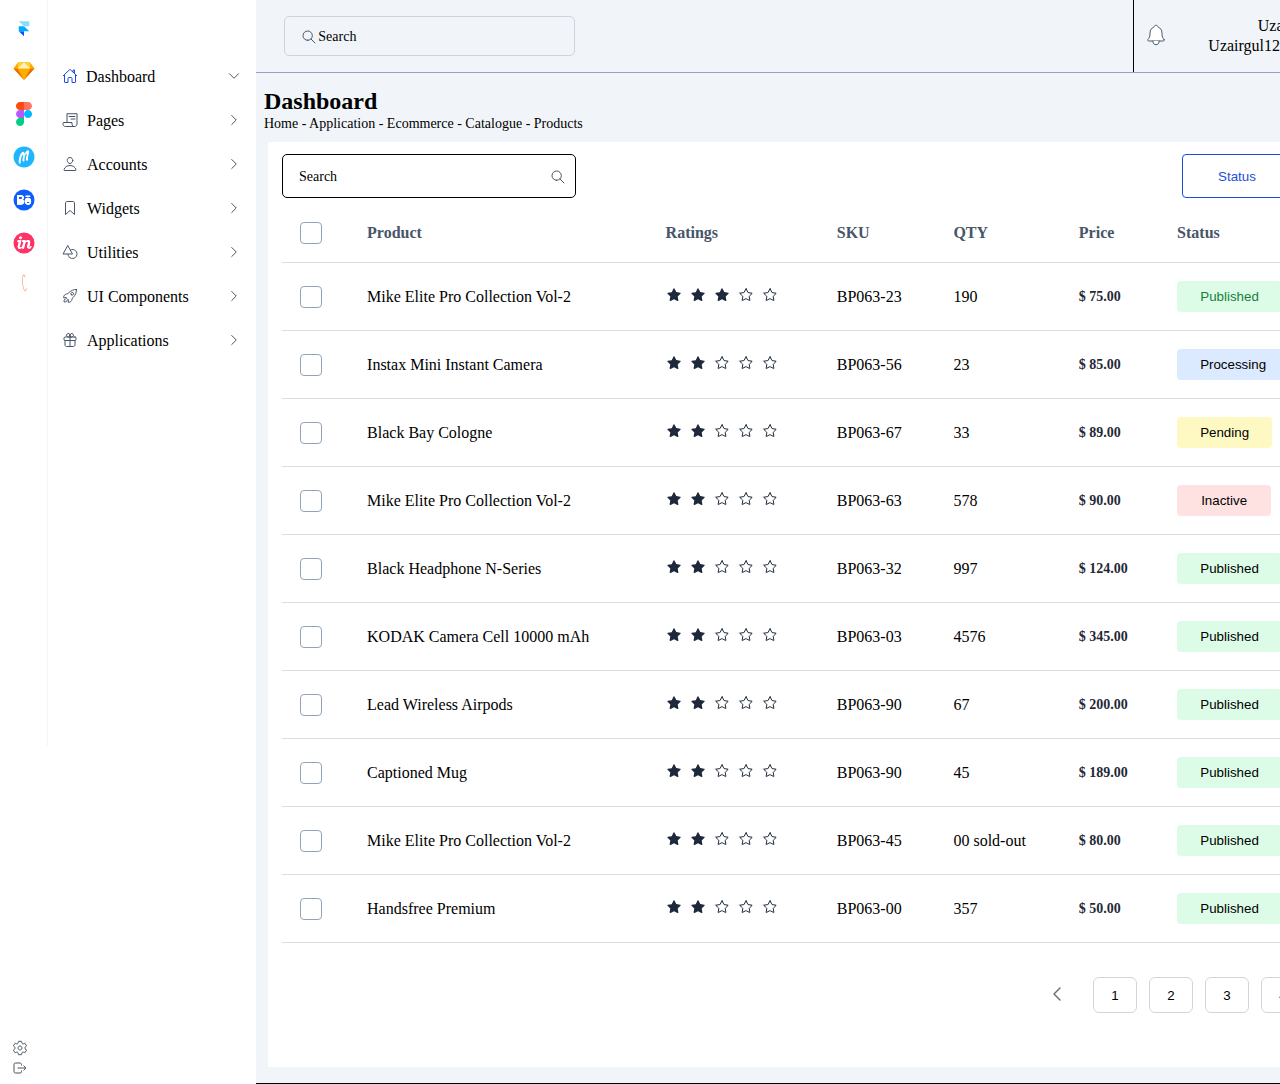
==== layout.html @ 87e4f45e "D" ====
<!DOCTYPE html>
<html lang="en">

<head>
    <meta charset="UTF-8" />
    <meta name="viewport" content="width=device-width, initial-scale=1.0" />
    <link rel="stylesheet" href="layoutstyle.css" />
    <title>Layout</title>
</head>

<body>
    <div class="bodycontainer">
        <div class="leftflexcontainer">
            <div class="toolbar">
                <div class="upperdiv">
                    <div class="upperdivitems">
                        <button class="listitem1-icon3">
                            <div class="item1">
                                <svg xmlns="http://www.w3.org/2000/svg" width="24" height="24" viewBox="0 0 24 24"
                                    fill="none">
                                    <path fill-rule="evenodd" clip-rule="evenodd"
                                        d="M12 22.5C17.799 22.5 22.5 17.799 22.5 12C22.5 6.20101 17.799 1.5 12 1.5C6.20101 1.5 1.5 6.20101 1.5 12C1.5 17.799 6.20101 22.5 12 22.5Z"
                                        fill="white" />
                                    <path fill-rule="evenodd" clip-rule="evenodd" d="M6.75 15.25H12V20.25L6.75 15.25Z"
                                        fill="#0055FF" />
                                    <path d="M12 10.25H6.75V15.25H17.25L12 10.25Z" fill="#00AAFF" />
                                    <path d="M6.75 5.25L12 10.25H17.25V5.25H6.75Z" fill="#88DDFF" />
                                </svg>
                            </div>
                        </button>
                        <button class="listitem1-icon3">
                            <div class="item2">
                                <svg xmlns="http://www.w3.org/2000/svg" width="24" height="24" viewBox="0 0 24 24"
                                    fill="none">
                                    <path fill-rule="evenodd" clip-rule="evenodd"
                                        d="M6.08181 3.59263L12 3L17.9181 3.59263L22.5 9.41851L12 20.9999L1.5 9.41851L6.08181 3.59263Z"
                                        fill="#FDB300" />
                                    <path
                                        d="M5.75297 9.41852L11.9999 21L1.5 9.41852H5.75297ZM18.247 9.41852L12.0001 21L22.5 9.41852"
                                        fill="#EA6C00" />
                                    <path fill-rule="evenodd" clip-rule="evenodd"
                                        d="M5.75226 9.41852H18.2462L11.9992 21" fill="#FDAD00" />
                                    <path
                                        d="M11.9992 3L6.08105 3.59253L5.75226 9.41844L11.9992 3ZM11.9993 3L17.9175 3.59253L18.2463 9.41844"
                                        fill="#FDD231" />
                                    <path
                                        d="M22.5 9.41844L17.9182 3.59253L18.247 9.41844H22.5ZM1.5 9.41844L6.08176 3.59253L5.75297 9.41844"
                                        fill="#FDAD00" />
                                    <path fill-rule="evenodd" clip-rule="evenodd" d="M11.9992 3L5.75226 9.41844H18.2462"
                                        fill="#FEEEB7" />
                                </svg>
                            </div>
                        </button>
                        <button class="listitem1-icon3">
                            <div class="item3">
                                <svg xmlns="http://www.w3.org/2000/svg" width="18" height="24" viewBox="0 0 18 24"
                                    fill="none">
                                    <g clip-path="url(#clip0_1391_59)">
                                        <path
                                            d="M9.02844 12C9.02844 9.79086 10.8193 8 13.0284 8C15.2375 8 17.0284 9.79091 17.0284 12C17.0284 14.2092 15.2375 16 13.0284 16C10.8192 16 9.02844 14.2091 9.02844 12Z"
                                            fill="#00BCFF" />
                                        <path
                                            d="M1.0296 20C1.0296 17.7909 2.82046 16 5.02959 16L7.16123 14.8746L9.02958 16V20C9.02958 22.2091 7.23872 24 5.02959 24C2.82046 24 1.0296 22.2091 1.0296 20Z"
                                            fill="#00CF7F" />
                                        <path
                                            d="M9.0287 0L6.85211 3.78141L9.0287 7.99997H12.9726C15.1817 7.99997 16.9726 6.20911 16.9726 3.99998C16.9726 1.79086 15.1817 0 12.9726 0H9.0287Z"
                                            fill="#FF7361" />
                                        <path
                                            d="M0.972656 3.99998C0.972656 6.20911 2.76352 7.99997 4.97264 7.99997L7.09453 8.81953L9.02874 7.99997V0H4.97259C2.76352 0 0.972656 1.79086 0.972656 3.99998Z"
                                            fill="#FF4D12" />
                                        <path
                                            d="M1.0296 12C1.0296 14.2091 2.82046 16 5.02959 16H9.02958V7.99994H5.02959C2.82046 7.99994 1.0296 9.79085 1.0296 12Z"
                                            fill="#B659FF" />
                                    </g>
                                    <defs>
                                        <clipPath id="clip0_1391_59">
                                            <rect width="16.0561" height="24" fill="white"
                                                transform="translate(0.972656)" />
                                        </clipPath>
                                    </defs>
                                </svg>
                            </div>
                        </button>
                        <button class="listitem1-icon3">
                            <div class="item4">
                                <svg xmlns="http://www.w3.org/2000/svg" width="24" height="24" viewBox="0 0 24 24"
                                    fill="none">
                                    <path fill-rule="evenodd" clip-rule="evenodd"
                                        d="M12 22.5C17.799 22.5 22.5 17.799 22.5 12C22.5 6.20101 17.799 1.5 12 1.5C6.20101 1.5 1.5 6.20101 1.5 12C1.5 17.799 6.20101 22.5 12 22.5Z"
                                        fill="#1FB6FF" />
                                    <path fill-rule="evenodd" clip-rule="evenodd"
                                        d="M10.9535 9.69088C11.7224 9.69923 10.3688 13.6904 10.5141 15.4255C10.6606 17.176 12.5976 16.672 12.4746 15.6643C12.2655 13.9511 13.4067 8.58287 14.564 8.58287C15.3761 8.58287 13.6646 12.2836 14.0014 14.6534C14.2242 16.2213 16.2465 15.6774 16.041 14.7478C15.3612 11.6711 17.4675 8.71428 17.2314 6.61933C17.1282 5.7027 16.5769 5.25443 16.0255 5.25004C14.0949 5.23519 12.6036 9.19438 12.6036 9.19438C12.6036 9.19438 12.7589 6.94411 11.2585 6.8615C8.96115 6.7349 6.68691 12.4843 6.75134 17.618C6.77187 19.2558 8.81022 18.9768 8.70304 17.6711C8.50372 15.2427 9.8576 9.67914 10.9535 9.69088Z"
                                        fill="white" />
                                </svg>
                            </div>
                        </button>
                        <button class="listitem1-icon3">
                            <div class="item5">
                                <svg xmlns="http://www.w3.org/2000/svg" width="24" height="24" viewBox="0 0 24 24"
                                    fill="none">
                                    <circle cx="12" cy="12" r="10.5" fill="#105DFB" />
                                    <path fill-rule="evenodd" clip-rule="evenodd"
                                        d="M5.15625 16.4696V7.30762H9.3917C10.7521 7.30762 11.855 8.41047 11.855 9.7709C11.855 10.6354 11.5892 11.1709 10.6145 11.7203C11.7808 12.2517 12.1048 12.9883 12.1048 14.0156C12.1048 15.4054 10.8701 16.4696 9.4803 16.4696H5.15625ZM6.94851 8.82423V11.0274H9.04617C9.04617 11.0274 10.0657 11.0274 10.0657 9.9258C10.0657 8.82423 9.04617 8.82423 9.04617 8.82423H6.94851ZM6.94851 14.918V12.5391H9.19851C9.56179 12.5391 10.3235 12.7266 10.3235 13.8516C10.3235 14.686 9.57351 14.9102 9.19851 14.918H6.94851ZM15.9368 9.83205C14.6477 9.83205 12.7376 10.7578 12.7376 13.2188C12.7376 14.7173 13.5579 16.6406 16.0188 16.6406C17.9876 16.6406 18.8938 15.1953 19.1009 14.4727H17.2493C17.1555 14.8008 16.7923 15.1641 16.0188 15.1641C14.8938 15.1641 14.4954 14.2031 14.4368 13.7227H19.1009V13.2188C19.1009 10.7578 17.2259 9.83205 15.9368 9.83205ZM15.9368 11.2383C14.8868 11.2383 14.4993 12.1055 14.4368 12.5391H17.2493C17.2493 12.1055 16.9868 11.2383 15.9368 11.2383ZM13.6985 7.82814V8.96486H18.1165V7.82814H13.6985Z"
                                        fill="white" />
                                    <path fill-rule="evenodd" clip-rule="evenodd"
                                        d="M5.15625 16.4696V7.30762H9.3917C10.7521 7.30762 11.855 8.41047 11.855 9.7709C11.855 10.6354 11.5892 11.1709 10.6145 11.7203C11.7808 12.2517 12.1048 12.9883 12.1048 14.0156C12.1048 15.4054 10.8701 16.4696 9.4803 16.4696H5.15625ZM6.94851 8.82423V11.0274H9.04617C9.04617 11.0274 10.0657 11.0274 10.0657 9.9258C10.0657 8.82423 9.04617 8.82423 9.04617 8.82423H6.94851ZM6.94851 14.918V12.5391H9.19851C9.56179 12.5391 10.3235 12.7266 10.3235 13.8516C10.3235 14.686 9.57351 14.9102 9.19851 14.918H6.94851ZM15.9368 9.83205C14.6477 9.83205 12.7376 10.7578 12.7376 13.2188C12.7376 14.7173 13.5579 16.6406 16.0188 16.6406C17.9876 16.6406 18.8938 15.1953 19.1009 14.4727H17.2493C17.1555 14.8008 16.7923 15.1641 16.0188 15.1641C14.8938 15.1641 14.4954 14.2031 14.4368 13.7227H19.1009V13.2188C19.1009 10.7578 17.2259 9.83205 15.9368 9.83205ZM15.9368 11.2383C14.8868 11.2383 14.4993 12.1055 14.4368 12.5391H17.2493C17.2493 12.1055 16.9868 11.2383 15.9368 11.2383ZM13.6985 7.82814V8.96486H18.1165V7.82814H13.6985Z"
                                        fill="white" />
                                    <path
                                        d="M5.15625 16.4696V7.30762H9.3917C10.7521 7.30762 11.855 8.41047 11.855 9.7709C11.855 10.6354 11.5892 11.1709 10.6145 11.7203C11.7808 12.2517 12.1048 12.9883 12.1048 14.0156C12.1048 15.4054 10.8701 16.4696 9.4803 16.4696H5.15625ZM6.94851 8.82423V11.0274H9.04617C9.04617 11.0274 10.0657 11.0274 10.0657 9.9258C10.0657 8.82423 9.04617 8.82423 9.04617 8.82423H6.94851ZM6.94851 14.918V12.5391H9.19851C9.56179 12.5391 10.3235 12.7266 10.3235 13.8516C10.3235 14.686 9.57351 14.9102 9.19851 14.918H6.94851ZM15.9368 9.83205C14.6477 9.83205 12.7376 10.7578 12.7376 13.2188C12.7376 14.7173 13.5579 16.6406 16.0188 16.6406C17.9876 16.6406 18.8938 15.1953 19.1009 14.4727H17.2493C17.1555 14.8008 16.7923 15.1641 16.0188 15.1641C14.8938 15.1641 14.4954 14.2031 14.4368 13.7227H19.1009V13.2188C19.1009 10.7578 17.2259 9.83205 15.9368 9.83205ZM15.9368 11.2383C14.8868 11.2383 14.4993 12.1055 14.4368 12.5391H17.2493C17.2493 12.1055 16.9868 11.2383 15.9368 11.2383ZM13.6985 7.82814V8.96486H18.1165V7.82814H13.6985Z"
                                        fill="white" />
                                </svg>
                            </div>
                        </button>
                        <button class="listitem1-icon3">
                            <div class="item6">
                                <svg xmlns="http://www.w3.org/2000/svg" width="24" height="24" viewBox="0 0 24 24"
                                    fill="none">
                                    <circle cx="12" cy="12" r="10.5" fill="#FF3366" />
                                    <path
                                        d="M8.51953 8.14453C9.24441 8.14453 9.83203 7.55691 9.83203 6.83203C9.83203 6.10716 9.24441 5.51953 8.51953 5.51953C7.79466 5.51953 7.20703 6.10716 7.20703 6.83203C7.20703 7.55691 7.79466 8.14453 8.51953 8.14453ZM5.77734 9.26953L5.32031 10.9453H6.82031C6.51953 12.168 5.88984 14.7398 5.77734 15.2461C5.63672 15.8789 5.61325 17.6836 7.51172 17.6836C8.83679 17.6836 9.68197 16.8276 10.1534 16.1286L9.79688 17.5547H11.9297L13.043 13.0485C13.2012 12.2988 13.5735 10.8516 14.918 10.8516C16.5169 10.8516 15.9303 12.745 15.6428 13.6729C15.6311 13.7107 15.6199 13.7469 15.6094 13.7812C15.3938 14.4844 15.1641 15.3047 15.1641 15.8672C15.1641 16.5 15.457 17.6836 17.0977 17.6836C18.7383 17.6836 19.4375 16.0586 19.582 15.2461L18.75 14.9062C18.6914 15.3398 18.1641 16.2773 17.6719 16.2773C16.9981 16.2773 17.3365 15.1414 17.6978 13.929C17.858 13.3913 18.0227 12.8386 18.1055 12.3633C18.3149 11.1616 18.1055 9.11719 16.0195 9.11719C14.724 9.11719 13.7067 10.2716 13.2227 11.0731L13.6289 9.26953H10.3828L9.9375 10.9453H11.4492C11.4492 10.9453 10.5521 14.6012 10.4941 14.7158C9.88477 15.9199 8.9631 16.3241 8.27344 16.2773C7.72031 16.2398 7.78516 15.5742 7.88672 15.2461L9.38672 9.26953H5.77734Z"
                                        fill="white" />
                                    <path
                                        d="M8.51953 8.14453C9.24441 8.14453 9.83203 7.55691 9.83203 6.83203C9.83203 6.10716 9.24441 5.51953 8.51953 5.51953C7.79466 5.51953 7.20703 6.10716 7.20703 6.83203C7.20703 7.55691 7.79466 8.14453 8.51953 8.14453ZM5.77734 9.26953L5.32031 10.9453H6.82031C6.51953 12.168 5.88984 14.7398 5.77734 15.2461C5.63672 15.8789 5.61325 17.6836 7.51172 17.6836C8.83679 17.6836 9.68197 16.8276 10.1534 16.1286L9.79688 17.5547H11.9297L13.043 13.0485C13.2012 12.2988 13.5735 10.8516 14.918 10.8516C16.5169 10.8516 15.9303 12.745 15.6428 13.6729C15.6311 13.7107 15.6199 13.7469 15.6094 13.7812C15.3938 14.4844 15.1641 15.3047 15.1641 15.8672C15.1641 16.5 15.457 17.6836 17.0977 17.6836C18.7383 17.6836 19.4375 16.0586 19.582 15.2461L18.75 14.9062C18.6914 15.3398 18.1641 16.2773 17.6719 16.2773C16.9981 16.2773 17.3365 15.1414 17.6978 13.929C17.858 13.3913 18.0227 12.8386 18.1055 12.3633C18.3149 11.1616 18.1055 9.11719 16.0195 9.11719C14.724 9.11719 13.7067 10.2716 13.2227 11.0731L13.6289 9.26953H10.3828L9.9375 10.9453H11.4492C11.4492 10.9453 10.5521 14.6012 10.4941 14.7158C9.88477 15.9199 8.9631 16.3241 8.27344 16.2773C7.72031 16.2398 7.78516 15.5742 7.88672 15.2461L9.38672 9.26953H5.77734Z"
                                        fill="white" />
                                </svg>
                            </div>
                        </button>
                        <button class="listitem1-icon3">
                            <div class="item7">
                                <svg xmlns="http://www.w3.org/2000/svg" width="5" height="18" viewBox="0 0 5 18"
                                    fill="none">
                                    <path fill-rule="evenodd" clip-rule="evenodd"
                                        d="M4.4435 13.7985L4.43611 13.8883C4.3134 15.3808 3.9903 17.1751 3.14785 17.2477C3.1309 17.2492 3.11332 17.25 3.09575 17.25C2.52345 17.25 1.982 16.444 1.48649 14.8544C1.01766 13.3505 0.653852 11.3313 0.462085 9.16872C0.270306 7.00662 0.273184 4.95578 0.470177 3.39402C0.684896 1.69217 1.09368 0.803416 1.6851 0.752401C1.70258 0.750817 1.7207 0.75 1.7386 0.75C2.15377 0.75 2.77947 1.21209 3.42002 3.3644L3.00178 3.44375C2.78791 2.7245 2.55483 2.13952 2.32345 1.73756C2.10941 1.36575 1.9013 1.161 1.73741 1.161C1.73203 1.161 1.72661 1.16122 1.72126 1.16167C1.46491 1.1838 1.09158 1.79502 0.883444 3.44476C0.68996 4.97851 0.687625 6.99862 0.876872 9.13297C1.06623 11.2676 1.4241 13.2567 1.88451 14.7336C2.09071 15.3951 2.31688 15.9402 2.53857 16.3102C2.74299 16.6513 2.94083 16.8392 3.09562 16.8392C3.10095 16.8392 3.10625 16.8389 3.11153 16.8385C3.35681 16.8174 3.81905 16.1813 4.01359 13.9435L4.4435 13.7985Z"
                                        fill="#EE6723" />
                                </svg>
                            </div>
                        </button>
                    </div>
                </div>
                <div class="lowerdiv">
                    <button class="lowerdivicons">
                        <div class="lowerdivicon1">
                            <svg xmlns="http://www.w3.org/2000/svg" width="16" height="16" viewBox="0 0 16 16"
                                fill="none">
                                <path
                                    d="M8.19701 6.00969C7.78666 5.96916 7.37381 6.05646 7.01499 6.25963C6.65617 6.46281 6.36893 6.77192 6.19258 7.14465C6.01623 7.51739 5.95939 7.93552 6.02986 8.3418C6.10033 8.74808 6.29465 9.12265 6.58623 9.41422C6.8778 9.70579 7.25237 9.90011 7.65865 9.97058C8.06493 10.0411 8.48306 9.98422 8.85579 9.80787C9.22853 9.63152 9.53764 9.34427 9.74081 8.98545C9.94398 8.62663 10.0313 8.21379 9.99076 7.80344C9.94455 7.34343 9.74073 6.91354 9.41381 6.58663C9.0869 6.25972 8.65702 6.05589 8.19701 6.00969ZM8.19701 6.00969V6.00969ZM13.0126 8C13.0114 8.21739 12.9954 8.43445 12.9648 8.64969L14.3776 9.75781C14.4392 9.80881 14.4806 9.87996 14.4946 9.95863C14.5086 10.0373 14.4943 10.1184 14.4542 10.1875L13.1176 12.5C13.077 12.5684 13.0136 12.6204 12.9385 12.6466C12.8634 12.6728 12.7814 12.6717 12.707 12.6434L11.3039 12.0784C11.2265 12.0476 11.1427 12.0365 11.06 12.046C10.9772 12.0556 10.8981 12.0855 10.8298 12.1331C10.6157 12.2806 10.3907 12.4116 10.1567 12.525C10.0831 12.5607 10.0195 12.6141 9.97145 12.6802C9.92338 12.7464 9.89234 12.8234 9.88107 12.9044L9.67076 14.4009C9.65694 14.48 9.61611 14.5518 9.55524 14.604C9.49436 14.6563 9.41722 14.6858 9.33701 14.6875H6.66388C6.58499 14.6861 6.50891 14.6579 6.44819 14.6076C6.38747 14.5572 6.34572 14.4876 6.32982 14.4103L6.11982 12.9159C6.10803 12.834 6.07618 12.7563 6.02711 12.6897C5.97805 12.6231 5.91328 12.5696 5.83857 12.5341C5.60489 12.4213 5.38063 12.2899 5.16794 12.1412C5.09985 12.0939 5.02104 12.0642 4.9386 12.0549C4.85617 12.0455 4.77272 12.0568 4.69576 12.0878L3.29294 12.6525C3.2186 12.6808 3.13666 12.682 3.06154 12.6558C2.98642 12.6296 2.92296 12.5778 2.88232 12.5094L1.54576 10.1969C1.50557 10.1278 1.49121 10.0467 1.50523 9.96799C1.51925 9.8893 1.56075 9.81815 1.62232 9.76719L2.81638 8.82969C2.8818 8.77776 2.93321 8.71031 2.96596 8.63348C2.9987 8.55664 3.01174 8.47284 3.00388 8.38969C2.99263 8.25938 2.98576 8.12938 2.98576 7.99906C2.98576 7.86875 2.99232 7.74062 3.00388 7.61312C3.01088 7.53048 2.9972 7.44739 2.96409 7.37134C2.93097 7.2953 2.87946 7.22868 2.81419 7.1775L1.62076 6.24C1.56018 6.18878 1.51957 6.11787 1.50602 6.03971C1.49248 5.96155 1.50688 5.88111 1.54669 5.8125L2.88326 3.5C2.92385 3.43156 2.98729 3.37964 3.06241 3.3534C3.13753 3.32716 3.21951 3.32828 3.29388 3.35656L4.69701 3.92156C4.77438 3.95237 4.85819 3.9635 4.94093 3.95396C5.02366 3.94441 5.10274 3.91449 5.17107 3.86687C5.38521 3.71941 5.61023 3.58841 5.84419 3.475C5.91775 3.43925 5.98137 3.38594 6.02944 3.31977C6.07751 3.25361 6.10855 3.17663 6.11982 3.09562L6.33013 1.59906C6.34395 1.52003 6.38478 1.44824 6.44565 1.39597C6.50653 1.3437 6.58366 1.3142 6.66388 1.3125H9.33701C9.4159 1.31386 9.49198 1.34206 9.5527 1.39245C9.61342 1.44283 9.65517 1.5124 9.67107 1.58969L9.88107 3.08406C9.89286 3.16596 9.92471 3.24367 9.97377 3.31029C10.0228 3.37691 10.0876 3.43038 10.1623 3.46594C10.396 3.57874 10.6203 3.71009 10.8329 3.85875C10.901 3.90613 10.9799 3.93582 11.0623 3.94515C11.1447 3.95448 11.2282 3.94315 11.3051 3.91219L12.7079 3.3475C12.7823 3.31919 12.8642 3.31802 12.9393 3.34421C13.0145 3.37039 13.0779 3.42224 13.1186 3.49062L14.4551 5.80312C14.4953 5.87221 14.5097 5.95332 14.4957 6.03201C14.4816 6.1107 14.4401 6.18185 14.3786 6.23281L13.1845 7.17031C13.1188 7.22207 13.0671 7.28944 13.0341 7.36629C13.001 7.44314 12.9878 7.52702 12.9954 7.61031C13.0058 7.73969 13.0126 7.86969 13.0126 8Z"
                                    stroke="#4B5563" stroke-linejoin="round" />
                            </svg>
                        </div>
                    </button>
                    <div class="lowerdivicon2">
                        <button class="lowerdivicons">
                            <svg xmlns="http://www.w3.org/2000/svg" width="16" height="16" viewBox="0 0 16 16"
                                fill="none">
                                <path
                                    d="M9.5 10.5V11.75C9.5 12.0815 9.3683 12.3995 9.13388 12.6339C8.89946 12.8683 8.58152 13 8.25 13H3.25C2.91848 13 2.60054 12.8683 2.36612 12.6339C2.1317 12.3995 2 12.0815 2 11.75V4.25C2 3.91848 2.1317 3.60054 2.36612 3.36612C2.60054 3.1317 2.91848 3 3.25 3H8C8.69031 3 9.5 3.55969 9.5 4.25V5.5"
                                    stroke="#4B5563" stroke-linejoin="round" />
                                <path d="M11.5 10.5L14 8L11.5 5.5" stroke="#4B5563" stroke-linejoin="round" />
                                <path d="M5.5 8H13.5" stroke="#4B5563" stroke-linejoin="round" />
                            </svg>
                        </button>
                    </div>
                </div>
            </div>
            <div class="sidenavbar">
                <div class="sidenavmenu">
                    <div class="menulist">
                        <div class="listitem1">
                            <div class="listitem1-icon1">
                                <button class="listitem1-icon1">
                                    <svg xmlns="http://www.w3.org/2000/svg" width="16" height="16" viewBox="0 0 16 16"
                                        fill="none">
                                        <path
                                            d="M2.5 6.625V14C2.5 14.1326 2.55268 14.2598 2.64645 14.3536C2.74021 14.4473 2.86739 14.5 3 14.5H6V10.25C6 10.0511 6.07902 9.86032 6.21967 9.71967C6.36032 9.57902 6.55109 9.5 6.75 9.5H9.25C9.44891 9.5 9.63968 9.57902 9.78033 9.71967C9.92098 9.86032 10 10.0511 10 10.25V14.5H13C13.1326 14.5 13.2598 14.4473 13.3536 14.3536C13.4473 14.2598 13.5 14.1326 13.5 14V6.625"
                                            stroke="#1D4ED8" stroke-linejoin="round" />
                                        <path
                                            d="M15 7.99993L8.34031 1.62494C8.18406 1.45994 7.81875 1.45807 7.65969 1.62494L1 7.99993"
                                            stroke="#1D4ED8" stroke-linejoin="round" />
                                        <path d="M12.5 5.59375V2H11V4.15625" stroke="#1D4ED8" stroke-linejoin="round" />
                                    </svg>
                                </button>
                            </div>
                            <div class="listitem1-icon2">
                                <p id="listitem1-p">Dashboard</p>
                            </div>
                            <button class="listitem1-icon3">
                                <div class="listitem1-icon3">
                                    <svg xmlns="http://www.w3.org/2000/svg" width="16" height="16" viewBox="0 0 16 16"
                                        fill="none">
                                        <path d="M3.5 5.75L8 10.25L12.5 5.75" stroke="#475569" stroke-linecap="round"
                                            stroke-linejoin="round" />
                                    </svg>
                                </div>
                            </button>
                        </div>
                        <div class="listitem2">
                            <button class="listitem1-icon1">
                                <div class="listitem2-icon1">
                                    <svg xmlns="http://www.w3.org/2000/svg" width="16" height="16" viewBox="0 0 16 16"
                                        fill="none">
                                        <path
                                            d="M5 10.5V1.5L6 2L7 1.5L7.99813 2L9.00969 1.5L10 2L10.9934 1.5L11.9913 2L13 1.5L14.0003 2L15 1.5V8.5"
                                            stroke="#475569" stroke-linejoin="round" />
                                        <path
                                            d="M15.0001 8.5V12C15.0001 12.663 14.7367 13.2989 14.2678 13.7678C13.799 14.2366 13.1631 14.5 12.5001 14.5V14.5C11.837 14.5 11.2012 14.2366 10.7323 13.7678C10.2635 13.2989 10.0001 12.663 10.0001 12V10.5H1.50008C1.43426 10.4994 1.36898 10.512 1.30805 10.5369C1.24712 10.5618 1.19177 10.5986 1.14523 10.6451C1.09868 10.6917 1.06187 10.747 1.03695 10.808C1.01203 10.8689 0.999497 10.9342 1.00008 11C1.00008 13 1.21071 14.5 3.50008 14.5H12.5001"
                                            stroke="#475569" stroke-linejoin="round" />
                                        <path d="M7 4.5H13" stroke="#475569" stroke-linecap="round"
                                            stroke-linejoin="round" />
                                        <path d="M9 7H13" stroke="#475569" stroke-linecap="round"
                                            stroke-linejoin="round" />
                                    </svg>
                                </div>
                            </button>
                            <div class="listitem2-icon2">
                                <p id="listitem2-p">Pages</p>
                            </div>
                            <div class="listitem2-icon3">
                                <button class="listitem1-icon3">
                                    <svg class="listitem1-icon3" xmlns="http://www.w3.org/2000/svg" width="16"
                                        height="16" viewBox="0 0 16 16" fill="none">
                                        <path d="M5.75 12.5L10.25 8L5.75 3.5" stroke="#475569" stroke-linecap="round"
                                            stroke-linejoin="round" />
                                    </svg>
                                </button>
                            </div>
                        </div>
                        <div class="listitem3">
                            <button class="listitem1-icon1">
                                <div class="listitem2-icon1">
                                    <svg xmlns="http://www.w3.org/2000/svg" width="16" height="16" viewBox="0 0 16 16"
                                        fill="none">
                                        <path
                                            d="M10.75 4.5C10.6275 6.15219 9.37496 7.5 7.99996 7.5C6.62496 7.5 5.37028 6.1525 5.24996 4.5C5.12496 2.78125 6.34371 1.5 7.99996 1.5C9.65621 1.5 10.875 2.8125 10.75 4.5Z"
                                            stroke="#475569" stroke-linecap="round" stroke-linejoin="round" />
                                        <path
                                            d="M8.00001 9.5C5.28126 9.5 2.52189 11 2.01126 13.8313C1.9497 14.1725 2.14283 14.5 2.50001 14.5H13.5C13.8575 14.5 14.0506 14.1725 13.9891 13.8313C13.4781 11 10.7188 9.5 8.00001 9.5Z"
                                            stroke="#475569" stroke-miterlimit="10" />
                                    </svg>
                                </div>
                            </button>
                            <div class="listitem2-icon2">
                                <p id="listitem2-p">Accounts</p>
                            </div>
                            <div class="listitem2-icon3">
                                <button class="listitem1-icon3">
                                    <svg class="listitem1-icon3" xmlns="http://www.w3.org/2000/svg" width="16"
                                        height="16" viewBox="0 0 16 16" fill="none">
                                        <path d="M5.75 12.5L10.25 8L5.75 3.5" stroke="#475569" stroke-linecap="round"
                                            stroke-linejoin="round" />
                                    </svg>
                                </button>
                            </div>
                        </div>
                        <div class="listitem4">
                            <button class="listitem1-icon1">
                                <div class="listitem2-icon1">
                                    <svg xmlns="http://www.w3.org/2000/svg" width="16" height="16" viewBox="0 0 16 16"
                                        fill="none">
                                        <path
                                            d="M11 1.5H5C4.60218 1.5 4.22064 1.65804 3.93934 1.93934C3.65804 2.22064 3.5 2.60218 3.5 3V14.5L8 10.5L12.5 14.5V3C12.5 2.60218 12.342 2.22064 12.0607 1.93934C11.7794 1.65804 11.3978 1.5 11 1.5Z"
                                            stroke="#4B5563" stroke-linejoin="round" />
                                    </svg>
                                </div>
                            </button>
                            <div class="listitem2-icon2">
                                <p id="listitem2-p">Widgets</p>
                            </div>
                            <div class="listitem2-icon3">
                                <button class="listitem1-icon3">
                                    <svg class="listitem1-icon3" xmlns="http://www.w3.org/2000/svg" width="16"
                                        height="16" viewBox="0 0 16 16" fill="none">
                                        <path d="M5.75 12.5L10.25 8L5.75 3.5" stroke="#475569" stroke-linecap="round"
                                            stroke-linejoin="round" />
                                    </svg>
                                </button>
                            </div>
                        </div>
                        <div class="listitem5">
                            <button class="listitem1-icon1">
                                <div class="listitem2-icon1">
                                    <svg xmlns="http://www.w3.org/2000/svg" width="16" height="16" viewBox="0 0 16 16"
                                        fill="none">
                                        <path d="M10.5 10H1L5.75 1.5L10.5 10Z" stroke="#475569"
                                            stroke-linejoin="round" />
                                        <path
                                            d="M8.29125 6.07818C9.15251 5.59297 10.1496 5.40486 11.1284 5.54291C12.1073 5.68096 13.0134 6.13748 13.7069 6.84196C14.4004 7.54643 14.8426 8.45965 14.9652 9.44054C15.0879 10.4214 14.8841 11.4154 14.3854 12.2689C13.8867 13.1225 13.1209 13.788 12.2061 14.1628C11.2914 14.5376 10.2787 14.6008 9.32452 14.3426C8.37031 14.0844 7.52768 13.5191 6.92679 12.7342C6.3259 11.9492 6.0002 10.9883 6 9.99974"
                                            stroke="#475569" stroke-linejoin="round" />
                                    </svg>
                                </div>
                            </button>
                            <div class="listitem2-icon2">
                                <p id="listitem2-p">Utilities</p>
                            </div>
                            <div class="listitem2-icon3">
                                <button class="listitem1-icon3">
                                    <svg class="listitem1-icon3" xmlns="http://www.w3.org/2000/svg" width="16"
                                        height="16" viewBox="0 0 16 16" fill="none">
                                        <path d="M5.75 12.5L10.25 8L5.75 3.5" stroke="#475569" stroke-linecap="round"
                                            stroke-linejoin="round" />
                                    </svg>
                                </button>
                            </div>
                        </div>
                        <div class="listitem6">
                            <button class="listitem1-icon1">
                                <div class="listitem2-icon1">
                                    <svg xmlns="http://www.w3.org/2000/svg" width="16" height="16" viewBox="0 0 16 16"
                                        fill="none">
                                        <path
                                            d="M14.4316 1.68194C14.4263 1.6563 14.4137 1.6327 14.3955 1.61393C14.3772 1.59517 14.354 1.58201 14.3285 1.576C12.6291 1.16038 8.70346 2.64132 6.5744 4.76882C6.19495 5.14515 5.84896 5.55377 5.54034 5.99007C4.88409 5.93069 4.22784 5.98069 3.66909 6.22444C2.09127 6.91819 1.63221 8.73007 1.50409 9.50788C1.49714 9.5505 1.50011 9.59414 1.51275 9.63543C1.52539 9.67672 1.54737 9.71455 1.57699 9.74597C1.6066 9.7774 1.64305 9.80159 1.68352 9.81666C1.72399 9.83173 1.76738 9.83728 1.81034 9.83288L4.34377 9.55475C4.34553 9.74584 4.357 9.93671 4.37815 10.1266C4.39137 10.2579 4.44994 10.3804 4.54377 10.4732L5.52471 11.4541C5.61753 11.548 5.74021 11.6066 5.87159 11.6198C6.06036 11.6408 6.25008 11.6523 6.44002 11.6541L6.16221 14.1854C6.15787 14.2283 6.16346 14.2716 6.17853 14.312C6.19361 14.3524 6.21778 14.3888 6.24916 14.4184C6.28054 14.4479 6.3183 14.4699 6.35953 14.4825C6.40075 14.4952 6.44433 14.4982 6.4869 14.4913C7.26502 14.3663 9.08065 13.9073 9.77034 12.3298C10.0141 11.7704 10.0641 11.1176 10.0078 10.4644C10.4454 10.1561 10.8552 9.8101 11.2325 9.43038C13.3694 7.30538 14.841 3.466 14.4316 1.68194ZM9.33315 6.67757C9.1465 6.49096 9.01938 6.2532 8.96787 5.99435C8.91636 5.7355 8.94277 5.46718 9.04375 5.22334C9.14474 4.9795 9.31577 4.77108 9.53521 4.62444C9.75466 4.4778 10.0127 4.39954 10.2766 4.39954C10.5405 4.39954 10.7985 4.4778 11.018 4.62444C11.2374 4.77108 11.4084 4.9795 11.5094 5.22334C11.6104 5.46718 11.6368 5.7355 11.5853 5.99435C11.5338 6.2532 11.4067 6.49096 11.22 6.67757C11.0962 6.80163 10.9492 6.90005 10.7873 6.96721C10.6254 7.03437 10.4519 7.06894 10.2766 7.06894C10.1013 7.06894 9.92778 7.03437 9.76589 6.96721C9.604 6.90005 9.45695 6.80163 9.33315 6.67757V6.67757Z"
                                            stroke="#475569" stroke-linecap="round" stroke-linejoin="round" />
                                        <path
                                            d="M3.42625 11C3.11472 11.0382 2.8249 11.1795 2.60281 11.4012C2.05219 11.9537 2 14 2 14C2 14 4.0475 13.9478 4.59844 13.3966C4.82112 13.1748 4.96258 12.8845 5 12.5725"
                                            stroke="#475569" stroke-linecap="round" stroke-linejoin="round" />
                                    </svg>
                                </div>
                            </button>
                            <div class="listitem2-icon2">
                                <p id="listitem2-p">UI Components</p>
                            </div>
                            <div class="listitem2-icon3">
                                <button class="listitem1-icon3">
                                    <svg class="listitem1-icon3" xmlns="http://www.w3.org/2000/svg" width="16"
                                        height="16" viewBox="0 0 16 16" fill="none">
                                        <path d="M5.75 12.5L10.25 8L5.75 3.5" stroke="#475569" stroke-linecap="round"
                                            stroke-linejoin="round" />
                                    </svg>
                                </button>
                            </div>
                        </div>
                        <div class="listitem7">
                            <button class="listitem1-icon1">
                                <div class="listitem2-icon1">
                                    <svg xmlns="http://www.w3.org/2000/svg" width="16" height="16" viewBox="0 0 16 16"
                                        fill="none">
                                        <path
                                            d="M8 3.24997V4.99997H9.75C10.0961 4.99997 10.4345 4.89733 10.7222 4.70504C11.01 4.51275 11.2343 4.23943 11.3668 3.91966C11.4992 3.59989 11.5339 3.24803 11.4664 2.90856C11.3988 2.56909 11.2322 2.25727 10.9874 2.01253C10.7427 1.76779 10.4309 1.60112 10.0914 1.5336C9.75194 1.46607 9.40007 1.50073 9.0803 1.63318C8.76053 1.76563 8.48722 1.98994 8.29493 2.27772C8.10264 2.56551 8 2.90385 8 3.24997V3.24997Z"
                                            stroke="#475569" stroke-miterlimit="10" stroke-linecap="round" />
                                        <path
                                            d="M8 3.24997C8 3.73309 8 4.99997 8 4.99997H6.25C5.90388 4.99997 5.56554 4.89733 5.27775 4.70504C4.98997 4.51275 4.76566 4.23943 4.63321 3.91966C4.50076 3.59989 4.4661 3.24803 4.53363 2.90856C4.60115 2.56909 4.76782 2.25727 5.01256 2.01253C5.25731 1.76779 5.56913 1.60112 5.90859 1.5336C6.24806 1.46607 6.59993 1.50073 6.9197 1.63318C7.23947 1.76563 7.51278 1.98994 7.70507 2.27772C7.89737 2.56551 8 2.90385 8 3.24997V3.24997Z"
                                            stroke="#475569" stroke-miterlimit="10" stroke-linecap="round" />
                                        <path
                                            d="M13 5H3C2.44772 5 2 5.44772 2 6V7.5C2 8.05228 2.44772 8.5 3 8.5H13C13.5523 8.5 14 8.05228 14 7.5V6C14 5.44772 13.5523 5 13 5Z"
                                            stroke="#475569" stroke-linecap="round" stroke-linejoin="round" />
                                        <path
                                            d="M13 8.5V13C13 13.3978 12.842 13.7794 12.5607 14.0607C12.2794 14.342 11.8978 14.5 11.5 14.5H4.5C4.10218 14.5 3.72064 14.342 3.43934 14.0607C3.15804 13.7794 3 13.3978 3 13V8.5"
                                            stroke="#475569" stroke-linecap="round" stroke-linejoin="round" />
                                        <path d="M8 5V14.5" stroke="#475569" stroke-linecap="round"
                                            stroke-linejoin="round" />
                                    </svg>
                                </div>
                            </button>
                            <div class="listitem2-icon2">
                                <p id="listitem2-p">Applications</p>
                            </div>
                            <div class="listitem2-icon3">
                                <button class="listitem1-icon3">
                                    <svg class="listitem1-icon3" xmlns="http://www.w3.org/2000/svg" width="16"
                                        height="16" viewBox="0 0 16 16" fill="none">
                                        <path d="M5.75 12.5L10.25 8L5.75 3.5" stroke="#475569" stroke-linecap="round"
                                            stroke-linejoin="round" />
                                    </svg>
                                </button>
                            </div>
                        </div>
                    </div>
                </div>
            </div>
            <section>
                <div class="rightsection">
                    <div class="uppernav">
                        <div class="nav1">
                            <div class="search">
                                <button class="searchicon">
                                    <svg xmlns="http://www.w3.org/2000/svg" width="16" height="16" viewBox="0 0 16 16"
                                        fill="none">
                                        <g clip-path="url(#clip0_1_1043)">
                                            <path
                                                d="M6.66667 11.3333C9.24399 11.3333 11.3333 9.24399 11.3333 6.66667C11.3333 4.08934 9.24399 2 6.66667 2C4.08934 2 2 4.08934 2 6.66667C2 9.24399 4.08934 11.3333 6.66667 11.3333Z"
                                                stroke="#475569" stroke-linecap="round" stroke-linejoin="round" />
                                            <path d="M14 14L10 10" stroke="#475569" stroke-linecap="round"
                                                stroke-linejoin="round" />
                                        </g>
                                        <defs>
                                            <clipPath id="clip0_1_1043">
                                                <rect width="16" height="16" fill="white" />
                                            </clipPath>
                                        </defs>
                                    </svg>
                                </button>
                                <div class="searchtext">Search</div>
                            </div>
                            <div class="notandmail">
                                <button class="bellicon">
                                    <svg xmlns="http://www.w3.org/2000/svg" width="24" height="24" viewBox="0 0 24 24"
                                        fill="currentColor">
                                        <path
                                            d="M20.0472 16.4733C18.8435 15 17.9937 14.25 17.9937 10.1883C17.9937 6.46875 16.0943 5.14359 14.531 4.5C14.3233 4.41469 14.1279 4.21875 14.0646 4.00547C13.7904 3.07219 13.0216 2.25 11.9997 2.25C10.9779 2.25 10.2087 3.07266 9.93724 4.00641C9.87396 4.22203 9.67849 4.41469 9.47084 4.5C7.90568 5.14453 6.00818 6.465 6.00818 10.1883C6.00584 14.25 5.15599 15 3.95224 16.4733C3.45349 17.0836 3.89037 18 4.76271 18H19.2415C20.1091 18 20.5432 17.0808 20.0472 16.4733Z"
                                            stroke="#475569" stroke-linecap="round" stroke-linejoin="round" />
                                        <path
                                            d="M15 18V18.75C15 19.5456 14.6839 20.3087 14.1213 20.8713C13.5587 21.4339 12.7956 21.75 12 21.75C11.2044 21.75 10.4413 21.4339 9.87868 20.8713C9.31607 20.3087 9 19.5456 9 18.75V18"
                                            stroke="#475569" stroke-linecap="round" stroke-linejoin="round" />
                                    </svg>
                                </button>
                                <div class="name-email">
                                    <p class="name">Uzair Gul</p>
                                    <p class="mail">Uzairgul121@gmail.com</p>
                                </div>
                                <button class="dropdownbutton"><svg xmlns="http://www.w3.org/2000/svg" width="24"
                                        height="24" viewBox="0 0 24 24" fill="none">
                                        <path d="M5.25 8.625L12 15.375L18.75 8.625" stroke="#1E293B"
                                            stroke-linecap="round" stroke-linejoin="round" />
                                    </svg></button>
                            </div>

                        </div>
                        <div class="sectionbody">
                            <div class="dashboard">
                                <h1>Dashboard</h1>
                                <p class="tags">Home - Application - Ecommerce - Catalogue - Products</p>
                            </div>
                        </div>
                    </div>
                    <div class="tablediv">
                        <div class="search-buttons">
                            <div class="search2">
                                <div class="search2text">Search</div>
                                <button class="searchicon2">
                                    <svg xmlns="http://www.w3.org/2000/svg" width="16" height="16" viewBox="0 0 16 16"
                                        fill="none">
                                        <g clip-path="url(#clip0_1_1043)">
                                            <path
                                                d="M6.66667 11.3333C9.24399 11.3333 11.3333 9.24399 11.3333 6.66667C11.3333 4.08934 9.24399 2 6.66667 2C4.08934 2 2 4.08934 2 6.66667C2 9.24399 4.08934 11.3333 6.66667 11.3333Z"
                                                stroke="#475569" stroke-linecap="round" stroke-linejoin="round" />
                                            <path d="M14 14L10 10" stroke="#475569" stroke-linecap="round"
                                                stroke-linejoin="round" />
                                        </g>
                                        <defs>
                                            <clipPath id="clip0_1_1043">
                                                <rect width="16" height="16" fill="white" />
                                            </clipPath>
                                        </defs>
                                    </svg>
                                </button>
                            </div>
                            <div class="twobuttons">
                                <button class="fbtn">Status</button>
                                <button class="sbtn">Add Product</button>
                            </div>
                        </div>
                        <div class="table">
                            <table id="customers">
                                <tr>
                                    <th>
                                        <div class="rectangle"></div>
                                    </th>
                                    <th>Product</th>
                                    <th>Ratings</th>
                                    <th>SKU</th>
                                    <th>QTY</th>
                                    <th>Price</th>
                                    <th>Status</th>
                                    <th>Actions</th>
                                </tr>
                                <tr>
                                    <td>
                                        <div class="rectangle"></div>
                                    </td>
                                    <td>Mike Elite Pro Collection Vol-2</td>
                                    <td>
                                        <svg width="112" height="16" viewBox="0 0 112 16" fill="none"
                                            xmlns="http://www.w3.org/2000/svg">
                                            <g clip-path="url(#clip0_1_1096)">
                                                <path
                                                    d="M11.7064 13.9999C11.5998 14.0004 11.4946 13.9752 11.3997 13.9266L7.99972 12.1466L4.59972 13.9266C4.48932 13.9847 4.36484 14.0106 4.24044 14.0014C4.11604 13.9922 3.9967 13.9484 3.89601 13.8747C3.79531 13.8011 3.71728 13.7007 3.6708 13.585C3.62431 13.4692 3.61124 13.3428 3.63305 13.2199L4.29972 9.46661L1.55305 6.79994C1.46736 6.71443 1.40657 6.60719 1.3772 6.48974C1.34784 6.37229 1.35102 6.24906 1.38639 6.13328C1.42503 6.01479 1.4961 5.90951 1.59155 5.82938C1.687 5.74925 1.803 5.69748 1.92639 5.67994L5.72639 5.12661L7.39972 1.70661C7.45431 1.5939 7.53954 1.49884 7.64566 1.43233C7.75178 1.36581 7.87448 1.33054 7.99972 1.33054C8.12496 1.33054 8.24766 1.36581 8.35378 1.43233C8.45989 1.49884 8.54513 1.5939 8.59972 1.70661L10.2931 5.11994L14.0931 5.67328C14.2164 5.69081 14.3324 5.74259 14.4279 5.82272C14.5233 5.90285 14.5944 6.00813 14.6331 6.12661C14.6684 6.24239 14.6716 6.36562 14.6422 6.48307C14.6129 6.60052 14.5521 6.70776 14.4664 6.79328L11.7197 9.45994L12.3864 13.2133C12.4102 13.3383 12.3977 13.4674 12.3505 13.5856C12.3032 13.7037 12.2232 13.8059 12.1197 13.8799C11.999 13.9645 11.8536 14.0067 11.7064 13.9999Z"
                                                    fill="#1E293B" />
                                            </g>
                                            <g clip-path="url(#clip1_1_1096)">
                                                <path
                                                    d="M35.7064 13.9999C35.5998 14.0004 35.4946 13.9752 35.3997 13.9266L31.9997 12.1466L28.5997 13.9266C28.4893 13.9847 28.3648 14.0106 28.2404 14.0014C28.116 13.9922 27.9967 13.9484 27.896 13.8747C27.7953 13.8011 27.7173 13.7007 27.6708 13.585C27.6243 13.4692 27.6112 13.3428 27.6331 13.2199L28.2997 9.46661L25.5531 6.79994C25.4674 6.71443 25.4066 6.60719 25.3772 6.48974C25.3478 6.37229 25.351 6.24906 25.3864 6.13328C25.425 6.01479 25.4961 5.90951 25.5916 5.82938C25.687 5.74925 25.803 5.69748 25.9264 5.67994L29.7264 5.12661L31.3997 1.70661C31.4543 1.5939 31.5395 1.49884 31.6457 1.43233C31.7518 1.36581 31.8745 1.33054 31.9997 1.33054C32.125 1.33054 32.2477 1.36581 32.3538 1.43233C32.4599 1.49884 32.5451 1.5939 32.5997 1.70661L34.2931 5.11994L38.0931 5.67328C38.2164 5.69081 38.3324 5.74259 38.4279 5.82272C38.5233 5.90285 38.5944 6.00813 38.6331 6.12661C38.6684 6.24239 38.6716 6.36562 38.6422 6.48307C38.6129 6.60052 38.5521 6.70776 38.4664 6.79328L35.7197 9.45994L36.3864 13.2133C36.4102 13.3383 36.3977 13.4674 36.3505 13.5856C36.3032 13.7037 36.2232 13.8059 36.1197 13.8799C35.999 13.9645 35.8536 14.0067 35.7064 13.9999Z"
                                                    fill="#1E293B" />
                                            </g>
                                            <g clip-path="url(#clip2_1_1096)">
                                                <path
                                                    d="M59.7064 13.9999C59.5998 14.0004 59.4946 13.9752 59.3997 13.9266L55.9997 12.1466L52.5997 13.9266C52.4893 13.9847 52.3648 14.0106 52.2404 14.0014C52.116 13.9922 51.9967 13.9484 51.896 13.8747C51.7953 13.8011 51.7173 13.7007 51.6708 13.585C51.6243 13.4692 51.6112 13.3428 51.6331 13.2199L52.2997 9.46661L49.5531 6.79994C49.4674 6.71443 49.4066 6.60719 49.3772 6.48974C49.3478 6.37229 49.351 6.24906 49.3864 6.13328C49.425 6.01479 49.4961 5.90951 49.5916 5.82938C49.687 5.74925 49.803 5.69748 49.9264 5.67994L53.7264 5.12661L55.3997 1.70661C55.4543 1.5939 55.5395 1.49884 55.6457 1.43233C55.7518 1.36581 55.8745 1.33054 55.9997 1.33054C56.125 1.33054 56.2477 1.36581 56.3538 1.43233C56.4599 1.49884 56.5451 1.5939 56.5997 1.70661L58.2931 5.11994L62.0931 5.67328C62.2164 5.69081 62.3324 5.74259 62.4279 5.82272C62.5233 5.90285 62.5944 6.00813 62.6331 6.12661C62.6684 6.24239 62.6716 6.36562 62.6422 6.48307C62.6129 6.60052 62.5521 6.70776 62.4664 6.79328L59.7197 9.45994L60.3864 13.2133C60.4102 13.3383 60.3977 13.4674 60.3505 13.5856C60.3032 13.7037 60.2232 13.8059 60.1197 13.8799C59.999 13.9645 59.8536 14.0067 59.7064 13.9999Z"
                                                    fill="#1E293B" />
                                            </g>
                                            <path
                                                d="M83.7294 13.5005L83.7169 13.4999L83.7044 13.4999C83.6782 13.5001 83.6524 13.494 83.629 13.4823L80.2316 11.7036L79.9997 11.5822L79.7678 11.7036L76.3678 13.4836L76.367 13.4841C76.3394 13.4986 76.3083 13.5051 76.2772 13.5028C76.2461 13.5005 76.2163 13.4895 76.1911 13.4711C76.1659 13.4527 76.1464 13.4276 76.1348 13.3987C76.1232 13.3697 76.1199 13.3381 76.1253 13.3074L76.1253 13.3074L76.792 9.55405L76.8384 9.29274L76.648 9.10787L73.9046 6.4444C73.8841 6.4233 73.8694 6.3971 73.8623 6.36847C73.8553 6.34063 73.8557 6.31148 73.8633 6.28386C73.8732 6.25605 73.8904 6.23135 73.913 6.21233L73.5928 5.83085L73.913 6.21233C73.9369 6.1923 73.9659 6.17935 73.9967 6.17497L73.9984 6.17473L77.7984 5.62139L78.0595 5.58337L78.1755 5.34636L79.8488 1.92636L79.8488 1.92636L79.8497 1.92455C79.8634 1.89637 79.8847 1.87261 79.9112 1.85598C79.9377 1.83935 79.9684 1.83054 79.9997 1.83054C80.031 1.83054 80.0617 1.83936 80.0882 1.85598L80.3538 1.43233L80.0882 1.85598C80.1148 1.87261 80.1361 1.89637 80.1497 1.92456L80.1497 1.92457L80.1518 1.92882L81.8451 5.34215L81.9616 5.57696L82.221 5.61473L86.021 6.16806L86.0227 6.1683C86.0535 6.17269 86.0825 6.18563 86.1064 6.20566C86.1291 6.22469 86.1462 6.24938 86.1562 6.27719C86.1638 6.30481 86.1641 6.33396 86.1572 6.3618C86.15 6.39042 86.1354 6.41662 86.1148 6.43772L83.3714 9.1012L83.181 9.28608L83.2274 9.54739L83.8941 13.3007L83.8941 13.3007L83.8952 13.3068C83.9012 13.3381 83.898 13.3704 83.8862 13.3999C83.8747 13.4286 83.8555 13.4536 83.8306 13.472C83.8009 13.4921 83.7654 13.5021 83.7294 13.5005Z"
                                                stroke="#1E293B" />
                                            <g clip-path="url(#clip3_1_1096)">
                                                <rect width="16" height="16" transform="translate(96)" fill="white" />
                                                <path
                                                    d="M107.729 13.5005L107.717 13.4999L107.704 13.4999C107.678 13.5001 107.652 13.494 107.629 13.4823L104.232 11.7036L104 11.5822L103.768 11.7036L100.368 13.4836L100.367 13.4841C100.339 13.4986 100.308 13.5051 100.277 13.5028C100.246 13.5005 100.216 13.4895 100.191 13.4711C100.166 13.4527 100.146 13.4276 100.135 13.3987C100.123 13.3697 100.12 13.3381 100.125 13.3074L100.125 13.3074L100.792 9.55405L100.838 9.29274L100.648 9.10787L97.9046 6.4444C97.8841 6.4233 97.8694 6.3971 97.8623 6.36847C97.8553 6.34063 97.8557 6.31148 97.8633 6.28386C97.8732 6.25605 97.8904 6.23135 97.913 6.21233L97.5928 5.83085L97.913 6.21233C97.9369 6.1923 97.9659 6.17935 97.9967 6.17497L97.9984 6.17473L101.798 5.62139L102.06 5.58337L102.176 5.34636L103.849 1.92636L103.849 1.92636L103.85 1.92455C103.863 1.89637 103.885 1.87261 103.911 1.85598C103.938 1.83935 103.968 1.83054 104 1.83054C104.031 1.83054 104.062 1.83936 104.088 1.85598L104.354 1.43233L104.088 1.85598C104.115 1.87261 104.136 1.89637 104.15 1.92456L104.15 1.92457L104.152 1.92882L105.845 5.34215L105.962 5.57696L106.221 5.61473L110.021 6.16806L110.023 6.1683C110.054 6.17269 110.083 6.18563 110.106 6.20566C110.129 6.22469 110.146 6.24938 110.156 6.27719C110.164 6.30481 110.164 6.33396 110.157 6.3618C110.15 6.39042 110.135 6.41662 110.115 6.43772L107.371 9.1012L107.181 9.28608L107.227 9.54739L107.894 13.3007L107.894 13.3007L107.895 13.3068C107.901 13.3381 107.898 13.3704 107.886 13.3999C107.875 13.4286 107.855 13.4536 107.831 13.472C107.801 13.4921 107.765 13.5021 107.729 13.5005Z"
                                                    stroke="#1E293B" />
                                            </g>
                                            <defs>
                                                <clipPath id="clip0_1_1096">
                                                    <rect width="16" height="16" fill="white" />
                                                </clipPath>
                                                <clipPath id="clip1_1_1096">
                                                    <rect width="16" height="16" fill="white"
                                                        transform="translate(24)" />
                                                </clipPath>
                                                <clipPath id="clip2_1_1096">
                                                    <rect width="16" height="16" fill="white"
                                                        transform="translate(48)" />
                                                </clipPath>
                                                <clipPath id="clip3_1_1096">
                                                    <rect width="16" height="16" fill="white"
                                                        transform="translate(96)" />
                                                </clipPath>
                                            </defs>
                                        </svg>
                                    </td>
                                    <td>BP063-23</td>
                                    <td>190</td>
                                    <td id="price">$ 75.00</td>
                                    <td>
                                        <button>
                                            <div id="published">
                                                <p>Published</p>
                                            </div>
                                        </button>
                                    </td>
                                    <td id="dots">
                                        <svg width="24" height="24" viewBox="0 0 24 24" fill="none"
                                            xmlns="http://www.w3.org/2000/svg">
                                            <g id="icons / ellipsis-horizontal-sharp">
                                                <path id="Vector"
                                                    d="M12 14.25C13.2426 14.25 14.25 13.2426 14.25 12C14.25 10.7574 13.2426 9.75 12 9.75C10.7574 9.75 9.75 10.7574 9.75 12C9.75 13.2426 10.7574 14.25 12 14.25Z"
                                                    fill="#475569" />
                                                <path id="Vector_2"
                                                    d="M19.5 14.25C20.7426 14.25 21.75 13.2426 21.75 12C21.75 10.7574 20.7426 9.75 19.5 9.75C18.2574 9.75 17.25 10.7574 17.25 12C17.25 13.2426 18.2574 14.25 19.5 14.25Z"
                                                    fill="#475569" />
                                                <path id="Vector_3"
                                                    d="M4.5 14.25C5.74264 14.25 6.75 13.2426 6.75 12C6.75 10.7574 5.74264 9.75 4.5 9.75C3.25736 9.75 2.25 10.7574 2.25 12C2.25 13.2426 3.25736 14.25 4.5 14.25Z"
                                                    fill="#475569" />
                                            </g>
                                        </svg>
                                    </td>
                                </tr>
                                <tr>
                                    <td>
                                        <div class="rectangle"></div>
                                    </td>
                                    <td>Instax Mini Instant Camera</td>
                                    <td>
                                        <svg width="112" height="16" viewBox="0 0 112 16" fill="none"
                                            xmlns="http://www.w3.org/2000/svg">
                                            <g clip-path="url(#clip0_1_1128)">
                                                <path
                                                    d="M11.7064 13.9999C11.5998 14.0004 11.4946 13.9752 11.3997 13.9266L7.99972 12.1466L4.59972 13.9266C4.48932 13.9847 4.36484 14.0106 4.24044 14.0014C4.11604 13.9922 3.9967 13.9484 3.89601 13.8747C3.79531 13.8011 3.71728 13.7007 3.6708 13.585C3.62431 13.4692 3.61124 13.3428 3.63305 13.2199L4.29972 9.46661L1.55305 6.79994C1.46736 6.71443 1.40657 6.60719 1.3772 6.48974C1.34784 6.37229 1.35102 6.24906 1.38639 6.13328C1.42503 6.01479 1.4961 5.90951 1.59155 5.82938C1.687 5.74925 1.803 5.69748 1.92639 5.67994L5.72639 5.12661L7.39972 1.70661C7.45431 1.5939 7.53954 1.49884 7.64566 1.43233C7.75178 1.36581 7.87448 1.33054 7.99972 1.33054C8.12496 1.33054 8.24766 1.36581 8.35378 1.43233C8.45989 1.49884 8.54513 1.5939 8.59972 1.70661L10.2931 5.11994L14.0931 5.67328C14.2164 5.69081 14.3324 5.74259 14.4279 5.82272C14.5233 5.90285 14.5944 6.00813 14.6331 6.12661C14.6684 6.24239 14.6716 6.36562 14.6422 6.48307C14.6129 6.60052 14.5521 6.70776 14.4664 6.79328L11.7197 9.45994L12.3864 13.2133C12.4102 13.3383 12.3977 13.4674 12.3505 13.5856C12.3032 13.7037 12.2232 13.8059 12.1197 13.8799C11.999 13.9645 11.8536 14.0067 11.7064 13.9999Z"
                                                    fill="#1E293B" />
                                            </g>
                                            <g clip-path="url(#clip1_1_1128)">
                                                <path
                                                    d="M35.7064 13.9999C35.5998 14.0004 35.4946 13.9752 35.3997 13.9266L31.9997 12.1466L28.5997 13.9266C28.4893 13.9847 28.3648 14.0106 28.2404 14.0014C28.116 13.9922 27.9967 13.9484 27.896 13.8747C27.7953 13.8011 27.7173 13.7007 27.6708 13.585C27.6243 13.4692 27.6112 13.3428 27.6331 13.2199L28.2997 9.46661L25.5531 6.79994C25.4674 6.71443 25.4066 6.60719 25.3772 6.48974C25.3478 6.37229 25.351 6.24906 25.3864 6.13328C25.425 6.01479 25.4961 5.90951 25.5916 5.82938C25.687 5.74925 25.803 5.69748 25.9264 5.67994L29.7264 5.12661L31.3997 1.70661C31.4543 1.5939 31.5395 1.49884 31.6457 1.43233C31.7518 1.36581 31.8745 1.33054 31.9997 1.33054C32.125 1.33054 32.2477 1.36581 32.3538 1.43233C32.4599 1.49884 32.5451 1.5939 32.5997 1.70661L34.2931 5.11994L38.0931 5.67328C38.2164 5.69081 38.3324 5.74259 38.4279 5.82272C38.5233 5.90285 38.5944 6.00813 38.6331 6.12661C38.6684 6.24239 38.6716 6.36562 38.6422 6.48307C38.6129 6.60052 38.5521 6.70776 38.4664 6.79328L35.7197 9.45994L36.3864 13.2133C36.4102 13.3383 36.3977 13.4674 36.3505 13.5856C36.3032 13.7037 36.2232 13.8059 36.1197 13.8799C35.999 13.9645 35.8536 14.0067 35.7064 13.9999Z"
                                                    fill="#1E293B" />
                                            </g>
                                            <g clip-path="url(#clip2_1_1128)">
                                                <rect width="16" height="16" transform="translate(48 -0.00012207)"
                                                    fill="white" />
                                                <path
                                                    d="M59.7294 13.5004L59.7169 13.4998L59.7044 13.4998C59.6782 13.4999 59.6524 13.4939 59.629 13.4822L56.2316 11.7035L55.9997 11.5821L55.7678 11.7035L52.3678 13.4835L52.367 13.4839C52.3394 13.4985 52.3083 13.5049 52.2772 13.5026C52.2461 13.5004 52.2163 13.4894 52.1911 13.471C52.1659 13.4526 52.1464 13.4275 52.1348 13.3985C52.1232 13.3696 52.1199 13.338 52.1253 13.3073L52.1253 13.3073L52.792 9.55393L52.8384 9.29262L52.648 9.10775L49.9046 6.44428C49.8841 6.42317 49.8694 6.39697 49.8623 6.36835C49.8553 6.34051 49.8557 6.31136 49.8633 6.28374C49.8732 6.25593 49.8904 6.23123 49.913 6.21221L49.5928 5.83073L49.913 6.21221C49.9369 6.19217 49.9659 6.17923 49.9967 6.17485L49.9984 6.1746L53.7984 5.62127L54.0595 5.58325L54.1755 5.34623L55.8488 1.92623L55.8488 1.92624L55.8497 1.92443C55.8634 1.89625 55.8847 1.87249 55.9112 1.85586C55.9377 1.83923 55.9684 1.83041 55.9997 1.83041C56.031 1.83041 56.0617 1.83923 56.0882 1.85586L56.3538 1.4322L56.0882 1.85586C56.1148 1.87249 56.1361 1.89625 56.1497 1.92443L56.1497 1.92444L56.1518 1.92869L57.8451 5.34203L57.9616 5.57683L58.221 5.6146L62.021 6.16794L62.0227 6.16818C62.0535 6.17256 62.0825 6.18551 62.1064 6.20554C62.1291 6.22457 62.1462 6.24926 62.1562 6.27707C62.1638 6.30469 62.1641 6.33383 62.1572 6.36168C62.15 6.3903 62.1354 6.41649 62.1148 6.4376L59.3714 9.10108L59.181 9.28595L59.2274 9.54726L59.8941 13.3006L59.8941 13.3006L59.8952 13.3067C59.9012 13.3379 59.898 13.3702 59.8862 13.3998C59.8747 13.4285 59.8555 13.4534 59.8306 13.4718C59.8009 13.492 59.7654 13.502 59.7294 13.5004Z"
                                                    stroke="#1E293B" />
                                            </g>
                                            <path
                                                d="M83.7294 13.5005L83.7169 13.4999L83.7044 13.4999C83.6782 13.5001 83.6524 13.494 83.629 13.4823L80.2316 11.7036L79.9997 11.5822L79.7678 11.7036L76.3678 13.4836L76.367 13.4841C76.3394 13.4986 76.3083 13.5051 76.2772 13.5028C76.2461 13.5005 76.2163 13.4895 76.1911 13.4711C76.1659 13.4527 76.1464 13.4276 76.1348 13.3987C76.1232 13.3697 76.1199 13.3381 76.1253 13.3074L76.1253 13.3074L76.792 9.55405L76.8384 9.29274L76.648 9.10787L73.9046 6.4444C73.8841 6.4233 73.8694 6.3971 73.8623 6.36847C73.8553 6.34063 73.8557 6.31148 73.8633 6.28386C73.8732 6.25605 73.8904 6.23135 73.913 6.21233L73.5928 5.83085L73.913 6.21233C73.9369 6.1923 73.9659 6.17935 73.9967 6.17497L73.9984 6.17473L77.7984 5.62139L78.0595 5.58337L78.1755 5.34636L79.8488 1.92636L79.8488 1.92636L79.8497 1.92455C79.8634 1.89637 79.8847 1.87261 79.9112 1.85598C79.9377 1.83935 79.9684 1.83054 79.9997 1.83054C80.031 1.83054 80.0617 1.83936 80.0882 1.85598L80.3538 1.43233L80.0882 1.85598C80.1148 1.87261 80.1361 1.89637 80.1497 1.92456L80.1497 1.92457L80.1518 1.92882L81.8451 5.34215L81.9616 5.57696L82.221 5.61473L86.021 6.16806L86.0227 6.1683C86.0535 6.17269 86.0825 6.18563 86.1064 6.20566C86.1291 6.22469 86.1462 6.24938 86.1562 6.27719C86.1638 6.30481 86.1641 6.33396 86.1572 6.3618C86.15 6.39042 86.1354 6.41662 86.1148 6.43772L83.3714 9.1012L83.181 9.28608L83.2274 9.54739L83.8941 13.3007L83.8941 13.3007L83.8952 13.3068C83.9012 13.3381 83.898 13.3704 83.8862 13.3999C83.8747 13.4286 83.8555 13.4536 83.8306 13.472C83.8009 13.4921 83.7654 13.5021 83.7294 13.5005Z"
                                                stroke="#1E293B" />
                                            <g clip-path="url(#clip3_1_1128)">
                                                <rect width="16" height="16" transform="translate(96)" fill="white" />
                                                <path
                                                    d="M107.729 13.5005L107.717 13.4999L107.704 13.4999C107.678 13.5001 107.652 13.494 107.629 13.4823L104.232 11.7036L104 11.5822L103.768 11.7036L100.368 13.4836L100.367 13.4841C100.339 13.4986 100.308 13.5051 100.277 13.5028C100.246 13.5005 100.216 13.4895 100.191 13.4711C100.166 13.4527 100.146 13.4276 100.135 13.3987C100.123 13.3697 100.12 13.3381 100.125 13.3074L100.125 13.3074L100.792 9.55405L100.838 9.29274L100.648 9.10787L97.9046 6.4444C97.8841 6.4233 97.8694 6.3971 97.8623 6.36847C97.8553 6.34063 97.8557 6.31148 97.8633 6.28386C97.8732 6.25605 97.8904 6.23135 97.913 6.21233L97.5928 5.83085L97.913 6.21233C97.9369 6.1923 97.9659 6.17935 97.9967 6.17497L97.9984 6.17473L101.798 5.62139L102.06 5.58337L102.176 5.34636L103.849 1.92636L103.849 1.92636L103.85 1.92455C103.863 1.89637 103.885 1.87261 103.911 1.85598C103.938 1.83935 103.968 1.83054 104 1.83054C104.031 1.83054 104.062 1.83936 104.088 1.85598L104.354 1.43233L104.088 1.85598C104.115 1.87261 104.136 1.89637 104.15 1.92456L104.15 1.92457L104.152 1.92882L105.845 5.34215L105.962 5.57696L106.221 5.61473L110.021 6.16806L110.023 6.1683C110.054 6.17269 110.083 6.18563 110.106 6.20566C110.129 6.22469 110.146 6.24938 110.156 6.27719C110.164 6.30481 110.164 6.33396 110.157 6.3618C110.15 6.39042 110.135 6.41662 110.115 6.43772L107.371 9.1012L107.181 9.28608L107.227 9.54739L107.894 13.3007L107.894 13.3007L107.895 13.3068C107.901 13.3381 107.898 13.3704 107.886 13.3999C107.875 13.4286 107.855 13.4536 107.831 13.472C107.801 13.4921 107.765 13.5021 107.729 13.5005Z"
                                                    stroke="#1E293B" />
                                            </g>
                                            <defs>
                                                <clipPath id="clip0_1_1128">
                                                    <rect width="16" height="16" fill="white" />
                                                </clipPath>
                                                <clipPath id="clip1_1_1128">
                                                    <rect width="16" height="16" fill="white"
                                                        transform="translate(24)" />
                                                </clipPath>
                                                <clipPath id="clip2_1_1128">
                                                    <rect width="16" height="16" fill="white"
                                                        transform="translate(48 -0.00012207)" />
                                                </clipPath>
                                                <clipPath id="clip3_1_1128">
                                                    <rect width="16" height="16" fill="white"
                                                        transform="translate(96)" />
                                                </clipPath>
                                            </defs>
                                        </svg>
                                    </td>
                                    <td>BP063-56</td>
                                    <td>23</td>
                                    <td id="price">$ 85.00</td>
                                    <td>
                                        <div id="processing">
                                            <button>
                                                <p>Processing</p>
                                            </button>
                                        </div>
                                    </td>
                                    <td id="dots">
                                        <svg width="24" height="24" viewBox="0 0 24 24" fill="none"
                                            xmlns="http://www.w3.org/2000/svg">
                                            <g id="icons / ellipsis-horizontal-sharp">
                                                <path id="Vector"
                                                    d="M12 14.25C13.2426 14.25 14.25 13.2426 14.25 12C14.25 10.7574 13.2426 9.75 12 9.75C10.7574 9.75 9.75 10.7574 9.75 12C9.75 13.2426 10.7574 14.25 12 14.25Z"
                                                    fill="#475569" />
                                                <path id="Vector_2"
                                                    d="M19.5 14.25C20.7426 14.25 21.75 13.2426 21.75 12C21.75 10.7574 20.7426 9.75 19.5 9.75C18.2574 9.75 17.25 10.7574 17.25 12C17.25 13.2426 18.2574 14.25 19.5 14.25Z"
                                                    fill="#475569" />
                                                <path id="Vector_3"
                                                    d="M4.5 14.25C5.74264 14.25 6.75 13.2426 6.75 12C6.75 10.7574 5.74264 9.75 4.5 9.75C3.25736 9.75 2.25 10.7574 2.25 12C2.25 13.2426 3.25736 14.25 4.5 14.25Z"
                                                    fill="#475569" />
                                            </g>
                                        </svg>
                                    </td>
                                </tr>
                                <tr>
                                    <td>
                                        <div class="rectangle"></div>
                                    </td>
                                    <td>Black Bay Cologne</td>
                                    <td>
                                        <svg width="112" height="16" viewBox="0 0 112 16" fill="none"
                                            xmlns="http://www.w3.org/2000/svg">
                                            <g clip-path="url(#clip0_1_1128)">
                                                <path
                                                    d="M11.7064 13.9999C11.5998 14.0004 11.4946 13.9752 11.3997 13.9266L7.99972 12.1466L4.59972 13.9266C4.48932 13.9847 4.36484 14.0106 4.24044 14.0014C4.11604 13.9922 3.9967 13.9484 3.89601 13.8747C3.79531 13.8011 3.71728 13.7007 3.6708 13.585C3.62431 13.4692 3.61124 13.3428 3.63305 13.2199L4.29972 9.46661L1.55305 6.79994C1.46736 6.71443 1.40657 6.60719 1.3772 6.48974C1.34784 6.37229 1.35102 6.24906 1.38639 6.13328C1.42503 6.01479 1.4961 5.90951 1.59155 5.82938C1.687 5.74925 1.803 5.69748 1.92639 5.67994L5.72639 5.12661L7.39972 1.70661C7.45431 1.5939 7.53954 1.49884 7.64566 1.43233C7.75178 1.36581 7.87448 1.33054 7.99972 1.33054C8.12496 1.33054 8.24766 1.36581 8.35378 1.43233C8.45989 1.49884 8.54513 1.5939 8.59972 1.70661L10.2931 5.11994L14.0931 5.67328C14.2164 5.69081 14.3324 5.74259 14.4279 5.82272C14.5233 5.90285 14.5944 6.00813 14.6331 6.12661C14.6684 6.24239 14.6716 6.36562 14.6422 6.48307C14.6129 6.60052 14.5521 6.70776 14.4664 6.79328L11.7197 9.45994L12.3864 13.2133C12.4102 13.3383 12.3977 13.4674 12.3505 13.5856C12.3032 13.7037 12.2232 13.8059 12.1197 13.8799C11.999 13.9645 11.8536 14.0067 11.7064 13.9999Z"
                                                    fill="#1E293B" />
                                            </g>
                                            <g clip-path="url(#clip1_1_1128)">
                                                <path
                                                    d="M35.7064 13.9999C35.5998 14.0004 35.4946 13.9752 35.3997 13.9266L31.9997 12.1466L28.5997 13.9266C28.4893 13.9847 28.3648 14.0106 28.2404 14.0014C28.116 13.9922 27.9967 13.9484 27.896 13.8747C27.7953 13.8011 27.7173 13.7007 27.6708 13.585C27.6243 13.4692 27.6112 13.3428 27.6331 13.2199L28.2997 9.46661L25.5531 6.79994C25.4674 6.71443 25.4066 6.60719 25.3772 6.48974C25.3478 6.37229 25.351 6.24906 25.3864 6.13328C25.425 6.01479 25.4961 5.90951 25.5916 5.82938C25.687 5.74925 25.803 5.69748 25.9264 5.67994L29.7264 5.12661L31.3997 1.70661C31.4543 1.5939 31.5395 1.49884 31.6457 1.43233C31.7518 1.36581 31.8745 1.33054 31.9997 1.33054C32.125 1.33054 32.2477 1.36581 32.3538 1.43233C32.4599 1.49884 32.5451 1.5939 32.5997 1.70661L34.2931 5.11994L38.0931 5.67328C38.2164 5.69081 38.3324 5.74259 38.4279 5.82272C38.5233 5.90285 38.5944 6.00813 38.6331 6.12661C38.6684 6.24239 38.6716 6.36562 38.6422 6.48307C38.6129 6.60052 38.5521 6.70776 38.4664 6.79328L35.7197 9.45994L36.3864 13.2133C36.4102 13.3383 36.3977 13.4674 36.3505 13.5856C36.3032 13.7037 36.2232 13.8059 36.1197 13.8799C35.999 13.9645 35.8536 14.0067 35.7064 13.9999Z"
                                                    fill="#1E293B" />
                                            </g>
                                            <g clip-path="url(#clip2_1_1128)">
                                                <rect width="16" height="16" transform="translate(48 -0.00012207)"
                                                    fill="white" />
                                                <path
                                                    d="M59.7294 13.5004L59.7169 13.4998L59.7044 13.4998C59.6782 13.4999 59.6524 13.4939 59.629 13.4822L56.2316 11.7035L55.9997 11.5821L55.7678 11.7035L52.3678 13.4835L52.367 13.4839C52.3394 13.4985 52.3083 13.5049 52.2772 13.5026C52.2461 13.5004 52.2163 13.4894 52.1911 13.471C52.1659 13.4526 52.1464 13.4275 52.1348 13.3985C52.1232 13.3696 52.1199 13.338 52.1253 13.3073L52.1253 13.3073L52.792 9.55393L52.8384 9.29262L52.648 9.10775L49.9046 6.44428C49.8841 6.42317 49.8694 6.39697 49.8623 6.36835C49.8553 6.34051 49.8557 6.31136 49.8633 6.28374C49.8732 6.25593 49.8904 6.23123 49.913 6.21221L49.5928 5.83073L49.913 6.21221C49.9369 6.19217 49.9659 6.17923 49.9967 6.17485L49.9984 6.1746L53.7984 5.62127L54.0595 5.58325L54.1755 5.34623L55.8488 1.92623L55.8488 1.92624L55.8497 1.92443C55.8634 1.89625 55.8847 1.87249 55.9112 1.85586C55.9377 1.83923 55.9684 1.83041 55.9997 1.83041C56.031 1.83041 56.0617 1.83923 56.0882 1.85586L56.3538 1.4322L56.0882 1.85586C56.1148 1.87249 56.1361 1.89625 56.1497 1.92443L56.1497 1.92444L56.1518 1.92869L57.8451 5.34203L57.9616 5.57683L58.221 5.6146L62.021 6.16794L62.0227 6.16818C62.0535 6.17256 62.0825 6.18551 62.1064 6.20554C62.1291 6.22457 62.1462 6.24926 62.1562 6.27707C62.1638 6.30469 62.1641 6.33383 62.1572 6.36168C62.15 6.3903 62.1354 6.41649 62.1148 6.4376L59.3714 9.10108L59.181 9.28595L59.2274 9.54726L59.8941 13.3006L59.8941 13.3006L59.8952 13.3067C59.9012 13.3379 59.898 13.3702 59.8862 13.3998C59.8747 13.4285 59.8555 13.4534 59.8306 13.4718C59.8009 13.492 59.7654 13.502 59.7294 13.5004Z"
                                                    stroke="#1E293B" />
                                            </g>
                                            <path
                                                d="M83.7294 13.5005L83.7169 13.4999L83.7044 13.4999C83.6782 13.5001 83.6524 13.494 83.629 13.4823L80.2316 11.7036L79.9997 11.5822L79.7678 11.7036L76.3678 13.4836L76.367 13.4841C76.3394 13.4986 76.3083 13.5051 76.2772 13.5028C76.2461 13.5005 76.2163 13.4895 76.1911 13.4711C76.1659 13.4527 76.1464 13.4276 76.1348 13.3987C76.1232 13.3697 76.1199 13.3381 76.1253 13.3074L76.1253 13.3074L76.792 9.55405L76.8384 9.29274L76.648 9.10787L73.9046 6.4444C73.8841 6.4233 73.8694 6.3971 73.8623 6.36847C73.8553 6.34063 73.8557 6.31148 73.8633 6.28386C73.8732 6.25605 73.8904 6.23135 73.913 6.21233L73.5928 5.83085L73.913 6.21233C73.9369 6.1923 73.9659 6.17935 73.9967 6.17497L73.9984 6.17473L77.7984 5.62139L78.0595 5.58337L78.1755 5.34636L79.8488 1.92636L79.8488 1.92636L79.8497 1.92455C79.8634 1.89637 79.8847 1.87261 79.9112 1.85598C79.9377 1.83935 79.9684 1.83054 79.9997 1.83054C80.031 1.83054 80.0617 1.83936 80.0882 1.85598L80.3538 1.43233L80.0882 1.85598C80.1148 1.87261 80.1361 1.89637 80.1497 1.92456L80.1497 1.92457L80.1518 1.92882L81.8451 5.34215L81.9616 5.57696L82.221 5.61473L86.021 6.16806L86.0227 6.1683C86.0535 6.17269 86.0825 6.18563 86.1064 6.20566C86.1291 6.22469 86.1462 6.24938 86.1562 6.27719C86.1638 6.30481 86.1641 6.33396 86.1572 6.3618C86.15 6.39042 86.1354 6.41662 86.1148 6.43772L83.3714 9.1012L83.181 9.28608L83.2274 9.54739L83.8941 13.3007L83.8941 13.3007L83.8952 13.3068C83.9012 13.3381 83.898 13.3704 83.8862 13.3999C83.8747 13.4286 83.8555 13.4536 83.8306 13.472C83.8009 13.4921 83.7654 13.5021 83.7294 13.5005Z"
                                                stroke="#1E293B" />
                                            <g clip-path="url(#clip3_1_1128)">
                                                <rect width="16" height="16" transform="translate(96)" fill="white" />
                                                <path
                                                    d="M107.729 13.5005L107.717 13.4999L107.704 13.4999C107.678 13.5001 107.652 13.494 107.629 13.4823L104.232 11.7036L104 11.5822L103.768 11.7036L100.368 13.4836L100.367 13.4841C100.339 13.4986 100.308 13.5051 100.277 13.5028C100.246 13.5005 100.216 13.4895 100.191 13.4711C100.166 13.4527 100.146 13.4276 100.135 13.3987C100.123 13.3697 100.12 13.3381 100.125 13.3074L100.125 13.3074L100.792 9.55405L100.838 9.29274L100.648 9.10787L97.9046 6.4444C97.8841 6.4233 97.8694 6.3971 97.8623 6.36847C97.8553 6.34063 97.8557 6.31148 97.8633 6.28386C97.8732 6.25605 97.8904 6.23135 97.913 6.21233L97.5928 5.83085L97.913 6.21233C97.9369 6.1923 97.9659 6.17935 97.9967 6.17497L97.9984 6.17473L101.798 5.62139L102.06 5.58337L102.176 5.34636L103.849 1.92636L103.849 1.92636L103.85 1.92455C103.863 1.89637 103.885 1.87261 103.911 1.85598C103.938 1.83935 103.968 1.83054 104 1.83054C104.031 1.83054 104.062 1.83936 104.088 1.85598L104.354 1.43233L104.088 1.85598C104.115 1.87261 104.136 1.89637 104.15 1.92456L104.15 1.92457L104.152 1.92882L105.845 5.34215L105.962 5.57696L106.221 5.61473L110.021 6.16806L110.023 6.1683C110.054 6.17269 110.083 6.18563 110.106 6.20566C110.129 6.22469 110.146 6.24938 110.156 6.27719C110.164 6.30481 110.164 6.33396 110.157 6.3618C110.15 6.39042 110.135 6.41662 110.115 6.43772L107.371 9.1012L107.181 9.28608L107.227 9.54739L107.894 13.3007L107.894 13.3007L107.895 13.3068C107.901 13.3381 107.898 13.3704 107.886 13.3999C107.875 13.4286 107.855 13.4536 107.831 13.472C107.801 13.4921 107.765 13.5021 107.729 13.5005Z"
                                                    stroke="#1E293B" />
                                            </g>
                                            <defs>
                                                <clipPath id="clip0_1_1128">
                                                    <rect width="16" height="16" fill="white" />
                                                </clipPath>
                                                <clipPath id="clip1_1_1128">
                                                    <rect width="16" height="16" fill="white"
                                                        transform="translate(24)" />
                                                </clipPath>
                                                <clipPath id="clip2_1_1128">
                                                    <rect width="16" height="16" fill="white"
                                                        transform="translate(48 -0.00012207)" />
                                                </clipPath>
                                                <clipPath id="clip3_1_1128">
                                                    <rect width="16" height="16" fill="white"
                                                        transform="translate(96)" />
                                                </clipPath>
                                            </defs>
                                        </svg>
                                    </td>
                                    <td>BP063-67</td>
                                    <td>33</td>
                                    <td id="price">$ 89.00</td>
                                    <td>
                                        <div id="pending">
                                            <button>
                                                <p>Pending</p>
                                            </button>
                                        </div>
                                    </td>
                                    <td id="dots">
                                        <svg width="24" height="24" viewBox="0 0 24 24" fill="none"
                                            xmlns="http://www.w3.org/2000/svg">
                                            <g id="icons / ellipsis-horizontal-sharp">
                                                <path id="Vector"
                                                    d="M12 14.25C13.2426 14.25 14.25 13.2426 14.25 12C14.25 10.7574 13.2426 9.75 12 9.75C10.7574 9.75 9.75 10.7574 9.75 12C9.75 13.2426 10.7574 14.25 12 14.25Z"
                                                    fill="#475569" />
                                                <path id="Vector_2"
                                                    d="M19.5 14.25C20.7426 14.25 21.75 13.2426 21.75 12C21.75 10.7574 20.7426 9.75 19.5 9.75C18.2574 9.75 17.25 10.7574 17.25 12C17.25 13.2426 18.2574 14.25 19.5 14.25Z"
                                                    fill="#475569" />
                                                <path id="Vector_3"
                                                    d="M4.5 14.25C5.74264 14.25 6.75 13.2426 6.75 12C6.75 10.7574 5.74264 9.75 4.5 9.75C3.25736 9.75 2.25 10.7574 2.25 12C2.25 13.2426 3.25736 14.25 4.5 14.25Z"
                                                    fill="#475569" />
                                            </g>
                                        </svg>
                                    </td>
                                </tr>
                                <tr>
                                    <td>
                                        <div class="rectangle"></div>
                                    </td>
                                    <td>Mike Elite Pro Collection Vol-2</td>
                                    <td>
                                        <svg width="112" height="16" viewBox="0 0 112 16" fill="none"
                                            xmlns="http://www.w3.org/2000/svg">
                                            <g clip-path="url(#clip0_1_1128)">
                                                <path
                                                    d="M11.7064 13.9999C11.5998 14.0004 11.4946 13.9752 11.3997 13.9266L7.99972 12.1466L4.59972 13.9266C4.48932 13.9847 4.36484 14.0106 4.24044 14.0014C4.11604 13.9922 3.9967 13.9484 3.89601 13.8747C3.79531 13.8011 3.71728 13.7007 3.6708 13.585C3.62431 13.4692 3.61124 13.3428 3.63305 13.2199L4.29972 9.46661L1.55305 6.79994C1.46736 6.71443 1.40657 6.60719 1.3772 6.48974C1.34784 6.37229 1.35102 6.24906 1.38639 6.13328C1.42503 6.01479 1.4961 5.90951 1.59155 5.82938C1.687 5.74925 1.803 5.69748 1.92639 5.67994L5.72639 5.12661L7.39972 1.70661C7.45431 1.5939 7.53954 1.49884 7.64566 1.43233C7.75178 1.36581 7.87448 1.33054 7.99972 1.33054C8.12496 1.33054 8.24766 1.36581 8.35378 1.43233C8.45989 1.49884 8.54513 1.5939 8.59972 1.70661L10.2931 5.11994L14.0931 5.67328C14.2164 5.69081 14.3324 5.74259 14.4279 5.82272C14.5233 5.90285 14.5944 6.00813 14.6331 6.12661C14.6684 6.24239 14.6716 6.36562 14.6422 6.48307C14.6129 6.60052 14.5521 6.70776 14.4664 6.79328L11.7197 9.45994L12.3864 13.2133C12.4102 13.3383 12.3977 13.4674 12.3505 13.5856C12.3032 13.7037 12.2232 13.8059 12.1197 13.8799C11.999 13.9645 11.8536 14.0067 11.7064 13.9999Z"
                                                    fill="#1E293B" />
                                            </g>
                                            <g clip-path="url(#clip1_1_1128)">
                                                <path
                                                    d="M35.7064 13.9999C35.5998 14.0004 35.4946 13.9752 35.3997 13.9266L31.9997 12.1466L28.5997 13.9266C28.4893 13.9847 28.3648 14.0106 28.2404 14.0014C28.116 13.9922 27.9967 13.9484 27.896 13.8747C27.7953 13.8011 27.7173 13.7007 27.6708 13.585C27.6243 13.4692 27.6112 13.3428 27.6331 13.2199L28.2997 9.46661L25.5531 6.79994C25.4674 6.71443 25.4066 6.60719 25.3772 6.48974C25.3478 6.37229 25.351 6.24906 25.3864 6.13328C25.425 6.01479 25.4961 5.90951 25.5916 5.82938C25.687 5.74925 25.803 5.69748 25.9264 5.67994L29.7264 5.12661L31.3997 1.70661C31.4543 1.5939 31.5395 1.49884 31.6457 1.43233C31.7518 1.36581 31.8745 1.33054 31.9997 1.33054C32.125 1.33054 32.2477 1.36581 32.3538 1.43233C32.4599 1.49884 32.5451 1.5939 32.5997 1.70661L34.2931 5.11994L38.0931 5.67328C38.2164 5.69081 38.3324 5.74259 38.4279 5.82272C38.5233 5.90285 38.5944 6.00813 38.6331 6.12661C38.6684 6.24239 38.6716 6.36562 38.6422 6.48307C38.6129 6.60052 38.5521 6.70776 38.4664 6.79328L35.7197 9.45994L36.3864 13.2133C36.4102 13.3383 36.3977 13.4674 36.3505 13.5856C36.3032 13.7037 36.2232 13.8059 36.1197 13.8799C35.999 13.9645 35.8536 14.0067 35.7064 13.9999Z"
                                                    fill="#1E293B" />
                                            </g>
                                            <g clip-path="url(#clip2_1_1128)">
                                                <rect width="16" height="16" transform="translate(48 -0.00012207)"
                                                    fill="white" />
                                                <path
                                                    d="M59.7294 13.5004L59.7169 13.4998L59.7044 13.4998C59.6782 13.4999 59.6524 13.4939 59.629 13.4822L56.2316 11.7035L55.9997 11.5821L55.7678 11.7035L52.3678 13.4835L52.367 13.4839C52.3394 13.4985 52.3083 13.5049 52.2772 13.5026C52.2461 13.5004 52.2163 13.4894 52.1911 13.471C52.1659 13.4526 52.1464 13.4275 52.1348 13.3985C52.1232 13.3696 52.1199 13.338 52.1253 13.3073L52.1253 13.3073L52.792 9.55393L52.8384 9.29262L52.648 9.10775L49.9046 6.44428C49.8841 6.42317 49.8694 6.39697 49.8623 6.36835C49.8553 6.34051 49.8557 6.31136 49.8633 6.28374C49.8732 6.25593 49.8904 6.23123 49.913 6.21221L49.5928 5.83073L49.913 6.21221C49.9369 6.19217 49.9659 6.17923 49.9967 6.17485L49.9984 6.1746L53.7984 5.62127L54.0595 5.58325L54.1755 5.34623L55.8488 1.92623L55.8488 1.92624L55.8497 1.92443C55.8634 1.89625 55.8847 1.87249 55.9112 1.85586C55.9377 1.83923 55.9684 1.83041 55.9997 1.83041C56.031 1.83041 56.0617 1.83923 56.0882 1.85586L56.3538 1.4322L56.0882 1.85586C56.1148 1.87249 56.1361 1.89625 56.1497 1.92443L56.1497 1.92444L56.1518 1.92869L57.8451 5.34203L57.9616 5.57683L58.221 5.6146L62.021 6.16794L62.0227 6.16818C62.0535 6.17256 62.0825 6.18551 62.1064 6.20554C62.1291 6.22457 62.1462 6.24926 62.1562 6.27707C62.1638 6.30469 62.1641 6.33383 62.1572 6.36168C62.15 6.3903 62.1354 6.41649 62.1148 6.4376L59.3714 9.10108L59.181 9.28595L59.2274 9.54726L59.8941 13.3006L59.8941 13.3006L59.8952 13.3067C59.9012 13.3379 59.898 13.3702 59.8862 13.3998C59.8747 13.4285 59.8555 13.4534 59.8306 13.4718C59.8009 13.492 59.7654 13.502 59.7294 13.5004Z"
                                                    stroke="#1E293B" />
                                            </g>
                                            <path
                                                d="M83.7294 13.5005L83.7169 13.4999L83.7044 13.4999C83.6782 13.5001 83.6524 13.494 83.629 13.4823L80.2316 11.7036L79.9997 11.5822L79.7678 11.7036L76.3678 13.4836L76.367 13.4841C76.3394 13.4986 76.3083 13.5051 76.2772 13.5028C76.2461 13.5005 76.2163 13.4895 76.1911 13.4711C76.1659 13.4527 76.1464 13.4276 76.1348 13.3987C76.1232 13.3697 76.1199 13.3381 76.1253 13.3074L76.1253 13.3074L76.792 9.55405L76.8384 9.29274L76.648 9.10787L73.9046 6.4444C73.8841 6.4233 73.8694 6.3971 73.8623 6.36847C73.8553 6.34063 73.8557 6.31148 73.8633 6.28386C73.8732 6.25605 73.8904 6.23135 73.913 6.21233L73.5928 5.83085L73.913 6.21233C73.9369 6.1923 73.9659 6.17935 73.9967 6.17497L73.9984 6.17473L77.7984 5.62139L78.0595 5.58337L78.1755 5.34636L79.8488 1.92636L79.8488 1.92636L79.8497 1.92455C79.8634 1.89637 79.8847 1.87261 79.9112 1.85598C79.9377 1.83935 79.9684 1.83054 79.9997 1.83054C80.031 1.83054 80.0617 1.83936 80.0882 1.85598L80.3538 1.43233L80.0882 1.85598C80.1148 1.87261 80.1361 1.89637 80.1497 1.92456L80.1497 1.92457L80.1518 1.92882L81.8451 5.34215L81.9616 5.57696L82.221 5.61473L86.021 6.16806L86.0227 6.1683C86.0535 6.17269 86.0825 6.18563 86.1064 6.20566C86.1291 6.22469 86.1462 6.24938 86.1562 6.27719C86.1638 6.30481 86.1641 6.33396 86.1572 6.3618C86.15 6.39042 86.1354 6.41662 86.1148 6.43772L83.3714 9.1012L83.181 9.28608L83.2274 9.54739L83.8941 13.3007L83.8941 13.3007L83.8952 13.3068C83.9012 13.3381 83.898 13.3704 83.8862 13.3999C83.8747 13.4286 83.8555 13.4536 83.8306 13.472C83.8009 13.4921 83.7654 13.5021 83.7294 13.5005Z"
                                                stroke="#1E293B" />
                                            <g clip-path="url(#clip3_1_1128)">
                                                <rect width="16" height="16" transform="translate(96)" fill="white" />
                                                <path
                                                    d="M107.729 13.5005L107.717 13.4999L107.704 13.4999C107.678 13.5001 107.652 13.494 107.629 13.4823L104.232 11.7036L104 11.5822L103.768 11.7036L100.368 13.4836L100.367 13.4841C100.339 13.4986 100.308 13.5051 100.277 13.5028C100.246 13.5005 100.216 13.4895 100.191 13.4711C100.166 13.4527 100.146 13.4276 100.135 13.3987C100.123 13.3697 100.12 13.3381 100.125 13.3074L100.125 13.3074L100.792 9.55405L100.838 9.29274L100.648 9.10787L97.9046 6.4444C97.8841 6.4233 97.8694 6.3971 97.8623 6.36847C97.8553 6.34063 97.8557 6.31148 97.8633 6.28386C97.8732 6.25605 97.8904 6.23135 97.913 6.21233L97.5928 5.83085L97.913 6.21233C97.9369 6.1923 97.9659 6.17935 97.9967 6.17497L97.9984 6.17473L101.798 5.62139L102.06 5.58337L102.176 5.34636L103.849 1.92636L103.849 1.92636L103.85 1.92455C103.863 1.89637 103.885 1.87261 103.911 1.85598C103.938 1.83935 103.968 1.83054 104 1.83054C104.031 1.83054 104.062 1.83936 104.088 1.85598L104.354 1.43233L104.088 1.85598C104.115 1.87261 104.136 1.89637 104.15 1.92456L104.15 1.92457L104.152 1.92882L105.845 5.34215L105.962 5.57696L106.221 5.61473L110.021 6.16806L110.023 6.1683C110.054 6.17269 110.083 6.18563 110.106 6.20566C110.129 6.22469 110.146 6.24938 110.156 6.27719C110.164 6.30481 110.164 6.33396 110.157 6.3618C110.15 6.39042 110.135 6.41662 110.115 6.43772L107.371 9.1012L107.181 9.28608L107.227 9.54739L107.894 13.3007L107.894 13.3007L107.895 13.3068C107.901 13.3381 107.898 13.3704 107.886 13.3999C107.875 13.4286 107.855 13.4536 107.831 13.472C107.801 13.4921 107.765 13.5021 107.729 13.5005Z"
                                                    stroke="#1E293B" />
                                            </g>
                                            <defs>
                                                <clipPath id="clip0_1_1128">
                                                    <rect width="16" height="16" fill="white" />
                                                </clipPath>
                                                <clipPath id="clip1_1_1128">
                                                    <rect width="16" height="16" fill="white"
                                                        transform="translate(24)" />
                                                </clipPath>
                                                <clipPath id="clip2_1_1128">
                                                    <rect width="16" height="16" fill="white"
                                                        transform="translate(48 -0.00012207)" />
                                                </clipPath>
                                                <clipPath id="clip3_1_1128">
                                                    <rect width="16" height="16" fill="white"
                                                        transform="translate(96)" />
                                                </clipPath>
                                            </defs>
                                        </svg>
                                    </td>
                                    <td>BP063-63</td>
                                    <td>578</td>
                                    <td id="price">$ 90.00</td>
                                    <td>
                                        <div id="inactive">
                                            <button>
                                                <p>Inactive</p>
                                            </button>
                                        </div>
                                    </td>
                                    <td id="dots">
                                        <svg width="24" height="24" viewBox="0 0 24 24" fill="none"
                                            xmlns="http://www.w3.org/2000/svg">
                                            <g id="icons / ellipsis-horizontal-sharp">
                                                <path id="Vector"
                                                    d="M12 14.25C13.2426 14.25 14.25 13.2426 14.25 12C14.25 10.7574 13.2426 9.75 12 9.75C10.7574 9.75 9.75 10.7574 9.75 12C9.75 13.2426 10.7574 14.25 12 14.25Z"
                                                    fill="#475569" />
                                                <path id="Vector_2"
                                                    d="M19.5 14.25C20.7426 14.25 21.75 13.2426 21.75 12C21.75 10.7574 20.7426 9.75 19.5 9.75C18.2574 9.75 17.25 10.7574 17.25 12C17.25 13.2426 18.2574 14.25 19.5 14.25Z"
                                                    fill="#475569" />
                                                <path id="Vector_3"
                                                    d="M4.5 14.25C5.74264 14.25 6.75 13.2426 6.75 12C6.75 10.7574 5.74264 9.75 4.5 9.75C3.25736 9.75 2.25 10.7574 2.25 12C2.25 13.2426 3.25736 14.25 4.5 14.25Z"
                                                    fill="#475569" />
                                            </g>
                                        </svg>
                                    </td>
                                </tr>
                                <tr>
                                    <td>
                                        <div class="rectangle"></div>
                                    </td>
                                    <td>Black Headphone N-Series</td>
                                    <td>
                                        <svg width="112" height="16" viewBox="0 0 112 16" fill="none"
                                            xmlns="http://www.w3.org/2000/svg">
                                            <g clip-path="url(#clip0_1_1128)">
                                                <path
                                                    d="M11.7064 13.9999C11.5998 14.0004 11.4946 13.9752 11.3997 13.9266L7.99972 12.1466L4.59972 13.9266C4.48932 13.9847 4.36484 14.0106 4.24044 14.0014C4.11604 13.9922 3.9967 13.9484 3.89601 13.8747C3.79531 13.8011 3.71728 13.7007 3.6708 13.585C3.62431 13.4692 3.61124 13.3428 3.63305 13.2199L4.29972 9.46661L1.55305 6.79994C1.46736 6.71443 1.40657 6.60719 1.3772 6.48974C1.34784 6.37229 1.35102 6.24906 1.38639 6.13328C1.42503 6.01479 1.4961 5.90951 1.59155 5.82938C1.687 5.74925 1.803 5.69748 1.92639 5.67994L5.72639 5.12661L7.39972 1.70661C7.45431 1.5939 7.53954 1.49884 7.64566 1.43233C7.75178 1.36581 7.87448 1.33054 7.99972 1.33054C8.12496 1.33054 8.24766 1.36581 8.35378 1.43233C8.45989 1.49884 8.54513 1.5939 8.59972 1.70661L10.2931 5.11994L14.0931 5.67328C14.2164 5.69081 14.3324 5.74259 14.4279 5.82272C14.5233 5.90285 14.5944 6.00813 14.6331 6.12661C14.6684 6.24239 14.6716 6.36562 14.6422 6.48307C14.6129 6.60052 14.5521 6.70776 14.4664 6.79328L11.7197 9.45994L12.3864 13.2133C12.4102 13.3383 12.3977 13.4674 12.3505 13.5856C12.3032 13.7037 12.2232 13.8059 12.1197 13.8799C11.999 13.9645 11.8536 14.0067 11.7064 13.9999Z"
                                                    fill="#1E293B" />
                                            </g>
                                            <g clip-path="url(#clip1_1_1128)">
                                                <path
                                                    d="M35.7064 13.9999C35.5998 14.0004 35.4946 13.9752 35.3997 13.9266L31.9997 12.1466L28.5997 13.9266C28.4893 13.9847 28.3648 14.0106 28.2404 14.0014C28.116 13.9922 27.9967 13.9484 27.896 13.8747C27.7953 13.8011 27.7173 13.7007 27.6708 13.585C27.6243 13.4692 27.6112 13.3428 27.6331 13.2199L28.2997 9.46661L25.5531 6.79994C25.4674 6.71443 25.4066 6.60719 25.3772 6.48974C25.3478 6.37229 25.351 6.24906 25.3864 6.13328C25.425 6.01479 25.4961 5.90951 25.5916 5.82938C25.687 5.74925 25.803 5.69748 25.9264 5.67994L29.7264 5.12661L31.3997 1.70661C31.4543 1.5939 31.5395 1.49884 31.6457 1.43233C31.7518 1.36581 31.8745 1.33054 31.9997 1.33054C32.125 1.33054 32.2477 1.36581 32.3538 1.43233C32.4599 1.49884 32.5451 1.5939 32.5997 1.70661L34.2931 5.11994L38.0931 5.67328C38.2164 5.69081 38.3324 5.74259 38.4279 5.82272C38.5233 5.90285 38.5944 6.00813 38.6331 6.12661C38.6684 6.24239 38.6716 6.36562 38.6422 6.48307C38.6129 6.60052 38.5521 6.70776 38.4664 6.79328L35.7197 9.45994L36.3864 13.2133C36.4102 13.3383 36.3977 13.4674 36.3505 13.5856C36.3032 13.7037 36.2232 13.8059 36.1197 13.8799C35.999 13.9645 35.8536 14.0067 35.7064 13.9999Z"
                                                    fill="#1E293B" />
                                            </g>
                                            <g clip-path="url(#clip2_1_1128)">
                                                <rect width="16" height="16" transform="translate(48 -0.00012207)"
                                                    fill="white" />
                                                <path
                                                    d="M59.7294 13.5004L59.7169 13.4998L59.7044 13.4998C59.6782 13.4999 59.6524 13.4939 59.629 13.4822L56.2316 11.7035L55.9997 11.5821L55.7678 11.7035L52.3678 13.4835L52.367 13.4839C52.3394 13.4985 52.3083 13.5049 52.2772 13.5026C52.2461 13.5004 52.2163 13.4894 52.1911 13.471C52.1659 13.4526 52.1464 13.4275 52.1348 13.3985C52.1232 13.3696 52.1199 13.338 52.1253 13.3073L52.1253 13.3073L52.792 9.55393L52.8384 9.29262L52.648 9.10775L49.9046 6.44428C49.8841 6.42317 49.8694 6.39697 49.8623 6.36835C49.8553 6.34051 49.8557 6.31136 49.8633 6.28374C49.8732 6.25593 49.8904 6.23123 49.913 6.21221L49.5928 5.83073L49.913 6.21221C49.9369 6.19217 49.9659 6.17923 49.9967 6.17485L49.9984 6.1746L53.7984 5.62127L54.0595 5.58325L54.1755 5.34623L55.8488 1.92623L55.8488 1.92624L55.8497 1.92443C55.8634 1.89625 55.8847 1.87249 55.9112 1.85586C55.9377 1.83923 55.9684 1.83041 55.9997 1.83041C56.031 1.83041 56.0617 1.83923 56.0882 1.85586L56.3538 1.4322L56.0882 1.85586C56.1148 1.87249 56.1361 1.89625 56.1497 1.92443L56.1497 1.92444L56.1518 1.92869L57.8451 5.34203L57.9616 5.57683L58.221 5.6146L62.021 6.16794L62.0227 6.16818C62.0535 6.17256 62.0825 6.18551 62.1064 6.20554C62.1291 6.22457 62.1462 6.24926 62.1562 6.27707C62.1638 6.30469 62.1641 6.33383 62.1572 6.36168C62.15 6.3903 62.1354 6.41649 62.1148 6.4376L59.3714 9.10108L59.181 9.28595L59.2274 9.54726L59.8941 13.3006L59.8941 13.3006L59.8952 13.3067C59.9012 13.3379 59.898 13.3702 59.8862 13.3998C59.8747 13.4285 59.8555 13.4534 59.8306 13.4718C59.8009 13.492 59.7654 13.502 59.7294 13.5004Z"
                                                    stroke="#1E293B" />
                                            </g>
                                            <path
                                                d="M83.7294 13.5005L83.7169 13.4999L83.7044 13.4999C83.6782 13.5001 83.6524 13.494 83.629 13.4823L80.2316 11.7036L79.9997 11.5822L79.7678 11.7036L76.3678 13.4836L76.367 13.4841C76.3394 13.4986 76.3083 13.5051 76.2772 13.5028C76.2461 13.5005 76.2163 13.4895 76.1911 13.4711C76.1659 13.4527 76.1464 13.4276 76.1348 13.3987C76.1232 13.3697 76.1199 13.3381 76.1253 13.3074L76.1253 13.3074L76.792 9.55405L76.8384 9.29274L76.648 9.10787L73.9046 6.4444C73.8841 6.4233 73.8694 6.3971 73.8623 6.36847C73.8553 6.34063 73.8557 6.31148 73.8633 6.28386C73.8732 6.25605 73.8904 6.23135 73.913 6.21233L73.5928 5.83085L73.913 6.21233C73.9369 6.1923 73.9659 6.17935 73.9967 6.17497L73.9984 6.17473L77.7984 5.62139L78.0595 5.58337L78.1755 5.34636L79.8488 1.92636L79.8488 1.92636L79.8497 1.92455C79.8634 1.89637 79.8847 1.87261 79.9112 1.85598C79.9377 1.83935 79.9684 1.83054 79.9997 1.83054C80.031 1.83054 80.0617 1.83936 80.0882 1.85598L80.3538 1.43233L80.0882 1.85598C80.1148 1.87261 80.1361 1.89637 80.1497 1.92456L80.1497 1.92457L80.1518 1.92882L81.8451 5.34215L81.9616 5.57696L82.221 5.61473L86.021 6.16806L86.0227 6.1683C86.0535 6.17269 86.0825 6.18563 86.1064 6.20566C86.1291 6.22469 86.1462 6.24938 86.1562 6.27719C86.1638 6.30481 86.1641 6.33396 86.1572 6.3618C86.15 6.39042 86.1354 6.41662 86.1148 6.43772L83.3714 9.1012L83.181 9.28608L83.2274 9.54739L83.8941 13.3007L83.8941 13.3007L83.8952 13.3068C83.9012 13.3381 83.898 13.3704 83.8862 13.3999C83.8747 13.4286 83.8555 13.4536 83.8306 13.472C83.8009 13.4921 83.7654 13.5021 83.7294 13.5005Z"
                                                stroke="#1E293B" />
                                            <g clip-path="url(#clip3_1_1128)">
                                                <rect width="16" height="16" transform="translate(96)" fill="white" />
                                                <path
                                                    d="M107.729 13.5005L107.717 13.4999L107.704 13.4999C107.678 13.5001 107.652 13.494 107.629 13.4823L104.232 11.7036L104 11.5822L103.768 11.7036L100.368 13.4836L100.367 13.4841C100.339 13.4986 100.308 13.5051 100.277 13.5028C100.246 13.5005 100.216 13.4895 100.191 13.4711C100.166 13.4527 100.146 13.4276 100.135 13.3987C100.123 13.3697 100.12 13.3381 100.125 13.3074L100.125 13.3074L100.792 9.55405L100.838 9.29274L100.648 9.10787L97.9046 6.4444C97.8841 6.4233 97.8694 6.3971 97.8623 6.36847C97.8553 6.34063 97.8557 6.31148 97.8633 6.28386C97.8732 6.25605 97.8904 6.23135 97.913 6.21233L97.5928 5.83085L97.913 6.21233C97.9369 6.1923 97.9659 6.17935 97.9967 6.17497L97.9984 6.17473L101.798 5.62139L102.06 5.58337L102.176 5.34636L103.849 1.92636L103.849 1.92636L103.85 1.92455C103.863 1.89637 103.885 1.87261 103.911 1.85598C103.938 1.83935 103.968 1.83054 104 1.83054C104.031 1.83054 104.062 1.83936 104.088 1.85598L104.354 1.43233L104.088 1.85598C104.115 1.87261 104.136 1.89637 104.15 1.92456L104.15 1.92457L104.152 1.92882L105.845 5.34215L105.962 5.57696L106.221 5.61473L110.021 6.16806L110.023 6.1683C110.054 6.17269 110.083 6.18563 110.106 6.20566C110.129 6.22469 110.146 6.24938 110.156 6.27719C110.164 6.30481 110.164 6.33396 110.157 6.3618C110.15 6.39042 110.135 6.41662 110.115 6.43772L107.371 9.1012L107.181 9.28608L107.227 9.54739L107.894 13.3007L107.894 13.3007L107.895 13.3068C107.901 13.3381 107.898 13.3704 107.886 13.3999C107.875 13.4286 107.855 13.4536 107.831 13.472C107.801 13.4921 107.765 13.5021 107.729 13.5005Z"
                                                    stroke="#1E293B" />
                                            </g>
                                            <defs>
                                                <clipPath id="clip0_1_1128">
                                                    <rect width="16" height="16" fill="white" />
                                                </clipPath>
                                                <clipPath id="clip1_1_1128">
                                                    <rect width="16" height="16" fill="white"
                                                        transform="translate(24)" />
                                                </clipPath>
                                                <clipPath id="clip2_1_1128">
                                                    <rect width="16" height="16" fill="white"
                                                        transform="translate(48 -0.00012207)" />
                                                </clipPath>
                                                <clipPath id="clip3_1_1128">
                                                    <rect width="16" height="16" fill="white"
                                                        transform="translate(96)" />
                                                </clipPath>
                                            </defs>
                                        </svg>
                                    </td>
                                    <td>BP063-32</td>
                                    <td>997</td>
                                    <td id="price">$ 124.00</td>
                                    <td>
                                        <div id="published">
                                            <button>
                                                <p>Published</p>
                                            </button>
                                        </div>
                                    </td>
                                    <td id="dots">
                                        <svg width="24" height="24" viewBox="0 0 24 24" fill="none"
                                            xmlns="http://www.w3.org/2000/svg">
                                            <g id="icons / ellipsis-horizontal-sharp">
                                                <path id="Vector"
                                                    d="M12 14.25C13.2426 14.25 14.25 13.2426 14.25 12C14.25 10.7574 13.2426 9.75 12 9.75C10.7574 9.75 9.75 10.7574 9.75 12C9.75 13.2426 10.7574 14.25 12 14.25Z"
                                                    fill="#475569" />
                                                <path id="Vector_2"
                                                    d="M19.5 14.25C20.7426 14.25 21.75 13.2426 21.75 12C21.75 10.7574 20.7426 9.75 19.5 9.75C18.2574 9.75 17.25 10.7574 17.25 12C17.25 13.2426 18.2574 14.25 19.5 14.25Z"
                                                    fill="#475569" />
                                                <path id="Vector_3"
                                                    d="M4.5 14.25C5.74264 14.25 6.75 13.2426 6.75 12C6.75 10.7574 5.74264 9.75 4.5 9.75C3.25736 9.75 2.25 10.7574 2.25 12C2.25 13.2426 3.25736 14.25 4.5 14.25Z"
                                                    fill="#475569" />
                                            </g>
                                        </svg>
                                    </td>
                                </tr>
                                <tr>
                                    <td>
                                        <div class="rectangle"></div>
                                    </td>
                                    <td>KODAK Camera Cell 10000 mAh</td>
                                    <td>
                                        <svg width="112" height="16" viewBox="0 0 112 16" fill="none"
                                            xmlns="http://www.w3.org/2000/svg">
                                            <g clip-path="url(#clip0_1_1128)">
                                                <path
                                                    d="M11.7064 13.9999C11.5998 14.0004 11.4946 13.9752 11.3997 13.9266L7.99972 12.1466L4.59972 13.9266C4.48932 13.9847 4.36484 14.0106 4.24044 14.0014C4.11604 13.9922 3.9967 13.9484 3.89601 13.8747C3.79531 13.8011 3.71728 13.7007 3.6708 13.585C3.62431 13.4692 3.61124 13.3428 3.63305 13.2199L4.29972 9.46661L1.55305 6.79994C1.46736 6.71443 1.40657 6.60719 1.3772 6.48974C1.34784 6.37229 1.35102 6.24906 1.38639 6.13328C1.42503 6.01479 1.4961 5.90951 1.59155 5.82938C1.687 5.74925 1.803 5.69748 1.92639 5.67994L5.72639 5.12661L7.39972 1.70661C7.45431 1.5939 7.53954 1.49884 7.64566 1.43233C7.75178 1.36581 7.87448 1.33054 7.99972 1.33054C8.12496 1.33054 8.24766 1.36581 8.35378 1.43233C8.45989 1.49884 8.54513 1.5939 8.59972 1.70661L10.2931 5.11994L14.0931 5.67328C14.2164 5.69081 14.3324 5.74259 14.4279 5.82272C14.5233 5.90285 14.5944 6.00813 14.6331 6.12661C14.6684 6.24239 14.6716 6.36562 14.6422 6.48307C14.6129 6.60052 14.5521 6.70776 14.4664 6.79328L11.7197 9.45994L12.3864 13.2133C12.4102 13.3383 12.3977 13.4674 12.3505 13.5856C12.3032 13.7037 12.2232 13.8059 12.1197 13.8799C11.999 13.9645 11.8536 14.0067 11.7064 13.9999Z"
                                                    fill="#1E293B" />
                                            </g>
                                            <g clip-path="url(#clip1_1_1128)">
                                                <path
                                                    d="M35.7064 13.9999C35.5998 14.0004 35.4946 13.9752 35.3997 13.9266L31.9997 12.1466L28.5997 13.9266C28.4893 13.9847 28.3648 14.0106 28.2404 14.0014C28.116 13.9922 27.9967 13.9484 27.896 13.8747C27.7953 13.8011 27.7173 13.7007 27.6708 13.585C27.6243 13.4692 27.6112 13.3428 27.6331 13.2199L28.2997 9.46661L25.5531 6.79994C25.4674 6.71443 25.4066 6.60719 25.3772 6.48974C25.3478 6.37229 25.351 6.24906 25.3864 6.13328C25.425 6.01479 25.4961 5.90951 25.5916 5.82938C25.687 5.74925 25.803 5.69748 25.9264 5.67994L29.7264 5.12661L31.3997 1.70661C31.4543 1.5939 31.5395 1.49884 31.6457 1.43233C31.7518 1.36581 31.8745 1.33054 31.9997 1.33054C32.125 1.33054 32.2477 1.36581 32.3538 1.43233C32.4599 1.49884 32.5451 1.5939 32.5997 1.70661L34.2931 5.11994L38.0931 5.67328C38.2164 5.69081 38.3324 5.74259 38.4279 5.82272C38.5233 5.90285 38.5944 6.00813 38.6331 6.12661C38.6684 6.24239 38.6716 6.36562 38.6422 6.48307C38.6129 6.60052 38.5521 6.70776 38.4664 6.79328L35.7197 9.45994L36.3864 13.2133C36.4102 13.3383 36.3977 13.4674 36.3505 13.5856C36.3032 13.7037 36.2232 13.8059 36.1197 13.8799C35.999 13.9645 35.8536 14.0067 35.7064 13.9999Z"
                                                    fill="#1E293B" />
                                            </g>
                                            <g clip-path="url(#clip2_1_1128)">
                                                <rect width="16" height="16" transform="translate(48 -0.00012207)"
                                                    fill="white" />
                                                <path
                                                    d="M59.7294 13.5004L59.7169 13.4998L59.7044 13.4998C59.6782 13.4999 59.6524 13.4939 59.629 13.4822L56.2316 11.7035L55.9997 11.5821L55.7678 11.7035L52.3678 13.4835L52.367 13.4839C52.3394 13.4985 52.3083 13.5049 52.2772 13.5026C52.2461 13.5004 52.2163 13.4894 52.1911 13.471C52.1659 13.4526 52.1464 13.4275 52.1348 13.3985C52.1232 13.3696 52.1199 13.338 52.1253 13.3073L52.1253 13.3073L52.792 9.55393L52.8384 9.29262L52.648 9.10775L49.9046 6.44428C49.8841 6.42317 49.8694 6.39697 49.8623 6.36835C49.8553 6.34051 49.8557 6.31136 49.8633 6.28374C49.8732 6.25593 49.8904 6.23123 49.913 6.21221L49.5928 5.83073L49.913 6.21221C49.9369 6.19217 49.9659 6.17923 49.9967 6.17485L49.9984 6.1746L53.7984 5.62127L54.0595 5.58325L54.1755 5.34623L55.8488 1.92623L55.8488 1.92624L55.8497 1.92443C55.8634 1.89625 55.8847 1.87249 55.9112 1.85586C55.9377 1.83923 55.9684 1.83041 55.9997 1.83041C56.031 1.83041 56.0617 1.83923 56.0882 1.85586L56.3538 1.4322L56.0882 1.85586C56.1148 1.87249 56.1361 1.89625 56.1497 1.92443L56.1497 1.92444L56.1518 1.92869L57.8451 5.34203L57.9616 5.57683L58.221 5.6146L62.021 6.16794L62.0227 6.16818C62.0535 6.17256 62.0825 6.18551 62.1064 6.20554C62.1291 6.22457 62.1462 6.24926 62.1562 6.27707C62.1638 6.30469 62.1641 6.33383 62.1572 6.36168C62.15 6.3903 62.1354 6.41649 62.1148 6.4376L59.3714 9.10108L59.181 9.28595L59.2274 9.54726L59.8941 13.3006L59.8941 13.3006L59.8952 13.3067C59.9012 13.3379 59.898 13.3702 59.8862 13.3998C59.8747 13.4285 59.8555 13.4534 59.8306 13.4718C59.8009 13.492 59.7654 13.502 59.7294 13.5004Z"
                                                    stroke="#1E293B" />
                                            </g>
                                            <path
                                                d="M83.7294 13.5005L83.7169 13.4999L83.7044 13.4999C83.6782 13.5001 83.6524 13.494 83.629 13.4823L80.2316 11.7036L79.9997 11.5822L79.7678 11.7036L76.3678 13.4836L76.367 13.4841C76.3394 13.4986 76.3083 13.5051 76.2772 13.5028C76.2461 13.5005 76.2163 13.4895 76.1911 13.4711C76.1659 13.4527 76.1464 13.4276 76.1348 13.3987C76.1232 13.3697 76.1199 13.3381 76.1253 13.3074L76.1253 13.3074L76.792 9.55405L76.8384 9.29274L76.648 9.10787L73.9046 6.4444C73.8841 6.4233 73.8694 6.3971 73.8623 6.36847C73.8553 6.34063 73.8557 6.31148 73.8633 6.28386C73.8732 6.25605 73.8904 6.23135 73.913 6.21233L73.5928 5.83085L73.913 6.21233C73.9369 6.1923 73.9659 6.17935 73.9967 6.17497L73.9984 6.17473L77.7984 5.62139L78.0595 5.58337L78.1755 5.34636L79.8488 1.92636L79.8488 1.92636L79.8497 1.92455C79.8634 1.89637 79.8847 1.87261 79.9112 1.85598C79.9377 1.83935 79.9684 1.83054 79.9997 1.83054C80.031 1.83054 80.0617 1.83936 80.0882 1.85598L80.3538 1.43233L80.0882 1.85598C80.1148 1.87261 80.1361 1.89637 80.1497 1.92456L80.1497 1.92457L80.1518 1.92882L81.8451 5.34215L81.9616 5.57696L82.221 5.61473L86.021 6.16806L86.0227 6.1683C86.0535 6.17269 86.0825 6.18563 86.1064 6.20566C86.1291 6.22469 86.1462 6.24938 86.1562 6.27719C86.1638 6.30481 86.1641 6.33396 86.1572 6.3618C86.15 6.39042 86.1354 6.41662 86.1148 6.43772L83.3714 9.1012L83.181 9.28608L83.2274 9.54739L83.8941 13.3007L83.8941 13.3007L83.8952 13.3068C83.9012 13.3381 83.898 13.3704 83.8862 13.3999C83.8747 13.4286 83.8555 13.4536 83.8306 13.472C83.8009 13.4921 83.7654 13.5021 83.7294 13.5005Z"
                                                stroke="#1E293B" />
                                            <g clip-path="url(#clip3_1_1128)">
                                                <rect width="16" height="16" transform="translate(96)" fill="white" />
                                                <path
                                                    d="M107.729 13.5005L107.717 13.4999L107.704 13.4999C107.678 13.5001 107.652 13.494 107.629 13.4823L104.232 11.7036L104 11.5822L103.768 11.7036L100.368 13.4836L100.367 13.4841C100.339 13.4986 100.308 13.5051 100.277 13.5028C100.246 13.5005 100.216 13.4895 100.191 13.4711C100.166 13.4527 100.146 13.4276 100.135 13.3987C100.123 13.3697 100.12 13.3381 100.125 13.3074L100.125 13.3074L100.792 9.55405L100.838 9.29274L100.648 9.10787L97.9046 6.4444C97.8841 6.4233 97.8694 6.3971 97.8623 6.36847C97.8553 6.34063 97.8557 6.31148 97.8633 6.28386C97.8732 6.25605 97.8904 6.23135 97.913 6.21233L97.5928 5.83085L97.913 6.21233C97.9369 6.1923 97.9659 6.17935 97.9967 6.17497L97.9984 6.17473L101.798 5.62139L102.06 5.58337L102.176 5.34636L103.849 1.92636L103.849 1.92636L103.85 1.92455C103.863 1.89637 103.885 1.87261 103.911 1.85598C103.938 1.83935 103.968 1.83054 104 1.83054C104.031 1.83054 104.062 1.83936 104.088 1.85598L104.354 1.43233L104.088 1.85598C104.115 1.87261 104.136 1.89637 104.15 1.92456L104.15 1.92457L104.152 1.92882L105.845 5.34215L105.962 5.57696L106.221 5.61473L110.021 6.16806L110.023 6.1683C110.054 6.17269 110.083 6.18563 110.106 6.20566C110.129 6.22469 110.146 6.24938 110.156 6.27719C110.164 6.30481 110.164 6.33396 110.157 6.3618C110.15 6.39042 110.135 6.41662 110.115 6.43772L107.371 9.1012L107.181 9.28608L107.227 9.54739L107.894 13.3007L107.894 13.3007L107.895 13.3068C107.901 13.3381 107.898 13.3704 107.886 13.3999C107.875 13.4286 107.855 13.4536 107.831 13.472C107.801 13.4921 107.765 13.5021 107.729 13.5005Z"
                                                    stroke="#1E293B" />
                                            </g>
                                            <defs>
                                                <clipPath id="clip0_1_1128">
                                                    <rect width="16" height="16" fill="white" />
                                                </clipPath>
                                                <clipPath id="clip1_1_1128">
                                                    <rect width="16" height="16" fill="white"
                                                        transform="translate(24)" />
                                                </clipPath>
                                                <clipPath id="clip2_1_1128">
                                                    <rect width="16" height="16" fill="white"
                                                        transform="translate(48 -0.00012207)" />
                                                </clipPath>
                                                <clipPath id="clip3_1_1128">
                                                    <rect width="16" height="16" fill="white"
                                                        transform="translate(96)" />
                                                </clipPath>
                                            </defs>
                                        </svg>
                                    </td>
                                    <td>BP063-03</td>
                                    <td>4576</td>
                                    <td id="price">$ 345.00</td>
                                    <td>
                                        <div id="published">
                                            <button>
                                                <p>Published</p>
                                            </button>
                                        </div>
                                    </td>
                                    <td id="dots">
                                        <svg width="24" height="24" viewBox="0 0 24 24" fill="none"
                                            xmlns="http://www.w3.org/2000/svg">
                                            <g id="icons / ellipsis-horizontal-sharp">
                                                <path id="Vector"
                                                    d="M12 14.25C13.2426 14.25 14.25 13.2426 14.25 12C14.25 10.7574 13.2426 9.75 12 9.75C10.7574 9.75 9.75 10.7574 9.75 12C9.75 13.2426 10.7574 14.25 12 14.25Z"
                                                    fill="#475569" />
                                                <path id="Vector_2"
                                                    d="M19.5 14.25C20.7426 14.25 21.75 13.2426 21.75 12C21.75 10.7574 20.7426 9.75 19.5 9.75C18.2574 9.75 17.25 10.7574 17.25 12C17.25 13.2426 18.2574 14.25 19.5 14.25Z"
                                                    fill="#475569" />
                                                <path id="Vector_3"
                                                    d="M4.5 14.25C5.74264 14.25 6.75 13.2426 6.75 12C6.75 10.7574 5.74264 9.75 4.5 9.75C3.25736 9.75 2.25 10.7574 2.25 12C2.25 13.2426 3.25736 14.25 4.5 14.25Z"
                                                    fill="#475569" />
                                            </g>
                                        </svg>
                                    </td>
                                </tr>
                                <tr>
                                    <td>
                                        <div class="rectangle"></div>
                                    </td>
                                    <td>Lead Wireless Airpods</td>
                                    <td>
                                        <svg width="112" height="16" viewBox="0 0 112 16" fill="none"
                                            xmlns="http://www.w3.org/2000/svg">
                                            <g clip-path="url(#clip0_1_1128)">
                                                <path
                                                    d="M11.7064 13.9999C11.5998 14.0004 11.4946 13.9752 11.3997 13.9266L7.99972 12.1466L4.59972 13.9266C4.48932 13.9847 4.36484 14.0106 4.24044 14.0014C4.11604 13.9922 3.9967 13.9484 3.89601 13.8747C3.79531 13.8011 3.71728 13.7007 3.6708 13.585C3.62431 13.4692 3.61124 13.3428 3.63305 13.2199L4.29972 9.46661L1.55305 6.79994C1.46736 6.71443 1.40657 6.60719 1.3772 6.48974C1.34784 6.37229 1.35102 6.24906 1.38639 6.13328C1.42503 6.01479 1.4961 5.90951 1.59155 5.82938C1.687 5.74925 1.803 5.69748 1.92639 5.67994L5.72639 5.12661L7.39972 1.70661C7.45431 1.5939 7.53954 1.49884 7.64566 1.43233C7.75178 1.36581 7.87448 1.33054 7.99972 1.33054C8.12496 1.33054 8.24766 1.36581 8.35378 1.43233C8.45989 1.49884 8.54513 1.5939 8.59972 1.70661L10.2931 5.11994L14.0931 5.67328C14.2164 5.69081 14.3324 5.74259 14.4279 5.82272C14.5233 5.90285 14.5944 6.00813 14.6331 6.12661C14.6684 6.24239 14.6716 6.36562 14.6422 6.48307C14.6129 6.60052 14.5521 6.70776 14.4664 6.79328L11.7197 9.45994L12.3864 13.2133C12.4102 13.3383 12.3977 13.4674 12.3505 13.5856C12.3032 13.7037 12.2232 13.8059 12.1197 13.8799C11.999 13.9645 11.8536 14.0067 11.7064 13.9999Z"
                                                    fill="#1E293B" />
                                            </g>
                                            <g clip-path="url(#clip1_1_1128)">
                                                <path
                                                    d="M35.7064 13.9999C35.5998 14.0004 35.4946 13.9752 35.3997 13.9266L31.9997 12.1466L28.5997 13.9266C28.4893 13.9847 28.3648 14.0106 28.2404 14.0014C28.116 13.9922 27.9967 13.9484 27.896 13.8747C27.7953 13.8011 27.7173 13.7007 27.6708 13.585C27.6243 13.4692 27.6112 13.3428 27.6331 13.2199L28.2997 9.46661L25.5531 6.79994C25.4674 6.71443 25.4066 6.60719 25.3772 6.48974C25.3478 6.37229 25.351 6.24906 25.3864 6.13328C25.425 6.01479 25.4961 5.90951 25.5916 5.82938C25.687 5.74925 25.803 5.69748 25.9264 5.67994L29.7264 5.12661L31.3997 1.70661C31.4543 1.5939 31.5395 1.49884 31.6457 1.43233C31.7518 1.36581 31.8745 1.33054 31.9997 1.33054C32.125 1.33054 32.2477 1.36581 32.3538 1.43233C32.4599 1.49884 32.5451 1.5939 32.5997 1.70661L34.2931 5.11994L38.0931 5.67328C38.2164 5.69081 38.3324 5.74259 38.4279 5.82272C38.5233 5.90285 38.5944 6.00813 38.6331 6.12661C38.6684 6.24239 38.6716 6.36562 38.6422 6.48307C38.6129 6.60052 38.5521 6.70776 38.4664 6.79328L35.7197 9.45994L36.3864 13.2133C36.4102 13.3383 36.3977 13.4674 36.3505 13.5856C36.3032 13.7037 36.2232 13.8059 36.1197 13.8799C35.999 13.9645 35.8536 14.0067 35.7064 13.9999Z"
                                                    fill="#1E293B" />
                                            </g>
                                            <g clip-path="url(#clip2_1_1128)">
                                                <rect width="16" height="16" transform="translate(48 -0.00012207)"
                                                    fill="white" />
                                                <path
                                                    d="M59.7294 13.5004L59.7169 13.4998L59.7044 13.4998C59.6782 13.4999 59.6524 13.4939 59.629 13.4822L56.2316 11.7035L55.9997 11.5821L55.7678 11.7035L52.3678 13.4835L52.367 13.4839C52.3394 13.4985 52.3083 13.5049 52.2772 13.5026C52.2461 13.5004 52.2163 13.4894 52.1911 13.471C52.1659 13.4526 52.1464 13.4275 52.1348 13.3985C52.1232 13.3696 52.1199 13.338 52.1253 13.3073L52.1253 13.3073L52.792 9.55393L52.8384 9.29262L52.648 9.10775L49.9046 6.44428C49.8841 6.42317 49.8694 6.39697 49.8623 6.36835C49.8553 6.34051 49.8557 6.31136 49.8633 6.28374C49.8732 6.25593 49.8904 6.23123 49.913 6.21221L49.5928 5.83073L49.913 6.21221C49.9369 6.19217 49.9659 6.17923 49.9967 6.17485L49.9984 6.1746L53.7984 5.62127L54.0595 5.58325L54.1755 5.34623L55.8488 1.92623L55.8488 1.92624L55.8497 1.92443C55.8634 1.89625 55.8847 1.87249 55.9112 1.85586C55.9377 1.83923 55.9684 1.83041 55.9997 1.83041C56.031 1.83041 56.0617 1.83923 56.0882 1.85586L56.3538 1.4322L56.0882 1.85586C56.1148 1.87249 56.1361 1.89625 56.1497 1.92443L56.1497 1.92444L56.1518 1.92869L57.8451 5.34203L57.9616 5.57683L58.221 5.6146L62.021 6.16794L62.0227 6.16818C62.0535 6.17256 62.0825 6.18551 62.1064 6.20554C62.1291 6.22457 62.1462 6.24926 62.1562 6.27707C62.1638 6.30469 62.1641 6.33383 62.1572 6.36168C62.15 6.3903 62.1354 6.41649 62.1148 6.4376L59.3714 9.10108L59.181 9.28595L59.2274 9.54726L59.8941 13.3006L59.8941 13.3006L59.8952 13.3067C59.9012 13.3379 59.898 13.3702 59.8862 13.3998C59.8747 13.4285 59.8555 13.4534 59.8306 13.4718C59.8009 13.492 59.7654 13.502 59.7294 13.5004Z"
                                                    stroke="#1E293B" />
                                            </g>
                                            <path
                                                d="M83.7294 13.5005L83.7169 13.4999L83.7044 13.4999C83.6782 13.5001 83.6524 13.494 83.629 13.4823L80.2316 11.7036L79.9997 11.5822L79.7678 11.7036L76.3678 13.4836L76.367 13.4841C76.3394 13.4986 76.3083 13.5051 76.2772 13.5028C76.2461 13.5005 76.2163 13.4895 76.1911 13.4711C76.1659 13.4527 76.1464 13.4276 76.1348 13.3987C76.1232 13.3697 76.1199 13.3381 76.1253 13.3074L76.1253 13.3074L76.792 9.55405L76.8384 9.29274L76.648 9.10787L73.9046 6.4444C73.8841 6.4233 73.8694 6.3971 73.8623 6.36847C73.8553 6.34063 73.8557 6.31148 73.8633 6.28386C73.8732 6.25605 73.8904 6.23135 73.913 6.21233L73.5928 5.83085L73.913 6.21233C73.9369 6.1923 73.9659 6.17935 73.9967 6.17497L73.9984 6.17473L77.7984 5.62139L78.0595 5.58337L78.1755 5.34636L79.8488 1.92636L79.8488 1.92636L79.8497 1.92455C79.8634 1.89637 79.8847 1.87261 79.9112 1.85598C79.9377 1.83935 79.9684 1.83054 79.9997 1.83054C80.031 1.83054 80.0617 1.83936 80.0882 1.85598L80.3538 1.43233L80.0882 1.85598C80.1148 1.87261 80.1361 1.89637 80.1497 1.92456L80.1497 1.92457L80.1518 1.92882L81.8451 5.34215L81.9616 5.57696L82.221 5.61473L86.021 6.16806L86.0227 6.1683C86.0535 6.17269 86.0825 6.18563 86.1064 6.20566C86.1291 6.22469 86.1462 6.24938 86.1562 6.27719C86.1638 6.30481 86.1641 6.33396 86.1572 6.3618C86.15 6.39042 86.1354 6.41662 86.1148 6.43772L83.3714 9.1012L83.181 9.28608L83.2274 9.54739L83.8941 13.3007L83.8941 13.3007L83.8952 13.3068C83.9012 13.3381 83.898 13.3704 83.8862 13.3999C83.8747 13.4286 83.8555 13.4536 83.8306 13.472C83.8009 13.4921 83.7654 13.5021 83.7294 13.5005Z"
                                                stroke="#1E293B" />
                                            <g clip-path="url(#clip3_1_1128)">
                                                <rect width="16" height="16" transform="translate(96)" fill="white" />
                                                <path
                                                    d="M107.729 13.5005L107.717 13.4999L107.704 13.4999C107.678 13.5001 107.652 13.494 107.629 13.4823L104.232 11.7036L104 11.5822L103.768 11.7036L100.368 13.4836L100.367 13.4841C100.339 13.4986 100.308 13.5051 100.277 13.5028C100.246 13.5005 100.216 13.4895 100.191 13.4711C100.166 13.4527 100.146 13.4276 100.135 13.3987C100.123 13.3697 100.12 13.3381 100.125 13.3074L100.125 13.3074L100.792 9.55405L100.838 9.29274L100.648 9.10787L97.9046 6.4444C97.8841 6.4233 97.8694 6.3971 97.8623 6.36847C97.8553 6.34063 97.8557 6.31148 97.8633 6.28386C97.8732 6.25605 97.8904 6.23135 97.913 6.21233L97.5928 5.83085L97.913 6.21233C97.9369 6.1923 97.9659 6.17935 97.9967 6.17497L97.9984 6.17473L101.798 5.62139L102.06 5.58337L102.176 5.34636L103.849 1.92636L103.849 1.92636L103.85 1.92455C103.863 1.89637 103.885 1.87261 103.911 1.85598C103.938 1.83935 103.968 1.83054 104 1.83054C104.031 1.83054 104.062 1.83936 104.088 1.85598L104.354 1.43233L104.088 1.85598C104.115 1.87261 104.136 1.89637 104.15 1.92456L104.15 1.92457L104.152 1.92882L105.845 5.34215L105.962 5.57696L106.221 5.61473L110.021 6.16806L110.023 6.1683C110.054 6.17269 110.083 6.18563 110.106 6.20566C110.129 6.22469 110.146 6.24938 110.156 6.27719C110.164 6.30481 110.164 6.33396 110.157 6.3618C110.15 6.39042 110.135 6.41662 110.115 6.43772L107.371 9.1012L107.181 9.28608L107.227 9.54739L107.894 13.3007L107.894 13.3007L107.895 13.3068C107.901 13.3381 107.898 13.3704 107.886 13.3999C107.875 13.4286 107.855 13.4536 107.831 13.472C107.801 13.4921 107.765 13.5021 107.729 13.5005Z"
                                                    stroke="#1E293B" />
                                            </g>
                                            <defs>
                                                <clipPath id="clip0_1_1128">
                                                    <rect width="16" height="16" fill="white" />
                                                </clipPath>
                                                <clipPath id="clip1_1_1128">
                                                    <rect width="16" height="16" fill="white"
                                                        transform="translate(24)" />
                                                </clipPath>
                                                <clipPath id="clip2_1_1128">
                                                    <rect width="16" height="16" fill="white"
                                                        transform="translate(48 -0.00012207)" />
                                                </clipPath>
                                                <clipPath id="clip3_1_1128">
                                                    <rect width="16" height="16" fill="white"
                                                        transform="translate(96)" />
                                                </clipPath>
                                            </defs>
                                        </svg>
                                    </td>
                                    <td>BP063-90</td>
                                    <td>67</td>
                                    <td id="price">$ 200.00</td>
                                    <td>
                                        <div id="published">
                                            <button>
                                                <p>Published</p>
                                            </button>
                                        </div>
                                    </td>
                                    <td id="dots">
                                        <svg width="24" height="24" viewBox="0 0 24 24" fill="none"
                                            xmlns="http://www.w3.org/2000/svg">
                                            <g id="icons / ellipsis-horizontal-sharp">
                                                <path id="Vector"
                                                    d="M12 14.25C13.2426 14.25 14.25 13.2426 14.25 12C14.25 10.7574 13.2426 9.75 12 9.75C10.7574 9.75 9.75 10.7574 9.75 12C9.75 13.2426 10.7574 14.25 12 14.25Z"
                                                    fill="#475569" />
                                                <path id="Vector_2"
                                                    d="M19.5 14.25C20.7426 14.25 21.75 13.2426 21.75 12C21.75 10.7574 20.7426 9.75 19.5 9.75C18.2574 9.75 17.25 10.7574 17.25 12C17.25 13.2426 18.2574 14.25 19.5 14.25Z"
                                                    fill="#475569" />
                                                <path id="Vector_3"
                                                    d="M4.5 14.25C5.74264 14.25 6.75 13.2426 6.75 12C6.75 10.7574 5.74264 9.75 4.5 9.75C3.25736 9.75 2.25 10.7574 2.25 12C2.25 13.2426 3.25736 14.25 4.5 14.25Z"
                                                    fill="#475569" />
                                            </g>
                                        </svg>
                                    </td>
                                </tr>
                                <tr>
                                    <td>
                                        <div class="rectangle"></div>
                                    </td>
                                    <td>Captioned Mug </td>
                                    <td>
                                        <svg width="112" height="16" viewBox="0 0 112 16" fill="none"
                                            xmlns="http://www.w3.org/2000/svg">
                                            <g clip-path="url(#clip0_1_1128)">
                                                <path
                                                    d="M11.7064 13.9999C11.5998 14.0004 11.4946 13.9752 11.3997 13.9266L7.99972 12.1466L4.59972 13.9266C4.48932 13.9847 4.36484 14.0106 4.24044 14.0014C4.11604 13.9922 3.9967 13.9484 3.89601 13.8747C3.79531 13.8011 3.71728 13.7007 3.6708 13.585C3.62431 13.4692 3.61124 13.3428 3.63305 13.2199L4.29972 9.46661L1.55305 6.79994C1.46736 6.71443 1.40657 6.60719 1.3772 6.48974C1.34784 6.37229 1.35102 6.24906 1.38639 6.13328C1.42503 6.01479 1.4961 5.90951 1.59155 5.82938C1.687 5.74925 1.803 5.69748 1.92639 5.67994L5.72639 5.12661L7.39972 1.70661C7.45431 1.5939 7.53954 1.49884 7.64566 1.43233C7.75178 1.36581 7.87448 1.33054 7.99972 1.33054C8.12496 1.33054 8.24766 1.36581 8.35378 1.43233C8.45989 1.49884 8.54513 1.5939 8.59972 1.70661L10.2931 5.11994L14.0931 5.67328C14.2164 5.69081 14.3324 5.74259 14.4279 5.82272C14.5233 5.90285 14.5944 6.00813 14.6331 6.12661C14.6684 6.24239 14.6716 6.36562 14.6422 6.48307C14.6129 6.60052 14.5521 6.70776 14.4664 6.79328L11.7197 9.45994L12.3864 13.2133C12.4102 13.3383 12.3977 13.4674 12.3505 13.5856C12.3032 13.7037 12.2232 13.8059 12.1197 13.8799C11.999 13.9645 11.8536 14.0067 11.7064 13.9999Z"
                                                    fill="#1E293B" />
                                            </g>
                                            <g clip-path="url(#clip1_1_1128)">
                                                <path
                                                    d="M35.7064 13.9999C35.5998 14.0004 35.4946 13.9752 35.3997 13.9266L31.9997 12.1466L28.5997 13.9266C28.4893 13.9847 28.3648 14.0106 28.2404 14.0014C28.116 13.9922 27.9967 13.9484 27.896 13.8747C27.7953 13.8011 27.7173 13.7007 27.6708 13.585C27.6243 13.4692 27.6112 13.3428 27.6331 13.2199L28.2997 9.46661L25.5531 6.79994C25.4674 6.71443 25.4066 6.60719 25.3772 6.48974C25.3478 6.37229 25.351 6.24906 25.3864 6.13328C25.425 6.01479 25.4961 5.90951 25.5916 5.82938C25.687 5.74925 25.803 5.69748 25.9264 5.67994L29.7264 5.12661L31.3997 1.70661C31.4543 1.5939 31.5395 1.49884 31.6457 1.43233C31.7518 1.36581 31.8745 1.33054 31.9997 1.33054C32.125 1.33054 32.2477 1.36581 32.3538 1.43233C32.4599 1.49884 32.5451 1.5939 32.5997 1.70661L34.2931 5.11994L38.0931 5.67328C38.2164 5.69081 38.3324 5.74259 38.4279 5.82272C38.5233 5.90285 38.5944 6.00813 38.6331 6.12661C38.6684 6.24239 38.6716 6.36562 38.6422 6.48307C38.6129 6.60052 38.5521 6.70776 38.4664 6.79328L35.7197 9.45994L36.3864 13.2133C36.4102 13.3383 36.3977 13.4674 36.3505 13.5856C36.3032 13.7037 36.2232 13.8059 36.1197 13.8799C35.999 13.9645 35.8536 14.0067 35.7064 13.9999Z"
                                                    fill="#1E293B" />
                                            </g>
                                            <g clip-path="url(#clip2_1_1128)">
                                                <rect width="16" height="16" transform="translate(48 -0.00012207)"
                                                    fill="white" />
                                                <path
                                                    d="M59.7294 13.5004L59.7169 13.4998L59.7044 13.4998C59.6782 13.4999 59.6524 13.4939 59.629 13.4822L56.2316 11.7035L55.9997 11.5821L55.7678 11.7035L52.3678 13.4835L52.367 13.4839C52.3394 13.4985 52.3083 13.5049 52.2772 13.5026C52.2461 13.5004 52.2163 13.4894 52.1911 13.471C52.1659 13.4526 52.1464 13.4275 52.1348 13.3985C52.1232 13.3696 52.1199 13.338 52.1253 13.3073L52.1253 13.3073L52.792 9.55393L52.8384 9.29262L52.648 9.10775L49.9046 6.44428C49.8841 6.42317 49.8694 6.39697 49.8623 6.36835C49.8553 6.34051 49.8557 6.31136 49.8633 6.28374C49.8732 6.25593 49.8904 6.23123 49.913 6.21221L49.5928 5.83073L49.913 6.21221C49.9369 6.19217 49.9659 6.17923 49.9967 6.17485L49.9984 6.1746L53.7984 5.62127L54.0595 5.58325L54.1755 5.34623L55.8488 1.92623L55.8488 1.92624L55.8497 1.92443C55.8634 1.89625 55.8847 1.87249 55.9112 1.85586C55.9377 1.83923 55.9684 1.83041 55.9997 1.83041C56.031 1.83041 56.0617 1.83923 56.0882 1.85586L56.3538 1.4322L56.0882 1.85586C56.1148 1.87249 56.1361 1.89625 56.1497 1.92443L56.1497 1.92444L56.1518 1.92869L57.8451 5.34203L57.9616 5.57683L58.221 5.6146L62.021 6.16794L62.0227 6.16818C62.0535 6.17256 62.0825 6.18551 62.1064 6.20554C62.1291 6.22457 62.1462 6.24926 62.1562 6.27707C62.1638 6.30469 62.1641 6.33383 62.1572 6.36168C62.15 6.3903 62.1354 6.41649 62.1148 6.4376L59.3714 9.10108L59.181 9.28595L59.2274 9.54726L59.8941 13.3006L59.8941 13.3006L59.8952 13.3067C59.9012 13.3379 59.898 13.3702 59.8862 13.3998C59.8747 13.4285 59.8555 13.4534 59.8306 13.4718C59.8009 13.492 59.7654 13.502 59.7294 13.5004Z"
                                                    stroke="#1E293B" />
                                            </g>
                                            <path
                                                d="M83.7294 13.5005L83.7169 13.4999L83.7044 13.4999C83.6782 13.5001 83.6524 13.494 83.629 13.4823L80.2316 11.7036L79.9997 11.5822L79.7678 11.7036L76.3678 13.4836L76.367 13.4841C76.3394 13.4986 76.3083 13.5051 76.2772 13.5028C76.2461 13.5005 76.2163 13.4895 76.1911 13.4711C76.1659 13.4527 76.1464 13.4276 76.1348 13.3987C76.1232 13.3697 76.1199 13.3381 76.1253 13.3074L76.1253 13.3074L76.792 9.55405L76.8384 9.29274L76.648 9.10787L73.9046 6.4444C73.8841 6.4233 73.8694 6.3971 73.8623 6.36847C73.8553 6.34063 73.8557 6.31148 73.8633 6.28386C73.8732 6.25605 73.8904 6.23135 73.913 6.21233L73.5928 5.83085L73.913 6.21233C73.9369 6.1923 73.9659 6.17935 73.9967 6.17497L73.9984 6.17473L77.7984 5.62139L78.0595 5.58337L78.1755 5.34636L79.8488 1.92636L79.8488 1.92636L79.8497 1.92455C79.8634 1.89637 79.8847 1.87261 79.9112 1.85598C79.9377 1.83935 79.9684 1.83054 79.9997 1.83054C80.031 1.83054 80.0617 1.83936 80.0882 1.85598L80.3538 1.43233L80.0882 1.85598C80.1148 1.87261 80.1361 1.89637 80.1497 1.92456L80.1497 1.92457L80.1518 1.92882L81.8451 5.34215L81.9616 5.57696L82.221 5.61473L86.021 6.16806L86.0227 6.1683C86.0535 6.17269 86.0825 6.18563 86.1064 6.20566C86.1291 6.22469 86.1462 6.24938 86.1562 6.27719C86.1638 6.30481 86.1641 6.33396 86.1572 6.3618C86.15 6.39042 86.1354 6.41662 86.1148 6.43772L83.3714 9.1012L83.181 9.28608L83.2274 9.54739L83.8941 13.3007L83.8941 13.3007L83.8952 13.3068C83.9012 13.3381 83.898 13.3704 83.8862 13.3999C83.8747 13.4286 83.8555 13.4536 83.8306 13.472C83.8009 13.4921 83.7654 13.5021 83.7294 13.5005Z"
                                                stroke="#1E293B" />
                                            <g clip-path="url(#clip3_1_1128)">
                                                <rect width="16" height="16" transform="translate(96)" fill="white" />
                                                <path
                                                    d="M107.729 13.5005L107.717 13.4999L107.704 13.4999C107.678 13.5001 107.652 13.494 107.629 13.4823L104.232 11.7036L104 11.5822L103.768 11.7036L100.368 13.4836L100.367 13.4841C100.339 13.4986 100.308 13.5051 100.277 13.5028C100.246 13.5005 100.216 13.4895 100.191 13.4711C100.166 13.4527 100.146 13.4276 100.135 13.3987C100.123 13.3697 100.12 13.3381 100.125 13.3074L100.125 13.3074L100.792 9.55405L100.838 9.29274L100.648 9.10787L97.9046 6.4444C97.8841 6.4233 97.8694 6.3971 97.8623 6.36847C97.8553 6.34063 97.8557 6.31148 97.8633 6.28386C97.8732 6.25605 97.8904 6.23135 97.913 6.21233L97.5928 5.83085L97.913 6.21233C97.9369 6.1923 97.9659 6.17935 97.9967 6.17497L97.9984 6.17473L101.798 5.62139L102.06 5.58337L102.176 5.34636L103.849 1.92636L103.849 1.92636L103.85 1.92455C103.863 1.89637 103.885 1.87261 103.911 1.85598C103.938 1.83935 103.968 1.83054 104 1.83054C104.031 1.83054 104.062 1.83936 104.088 1.85598L104.354 1.43233L104.088 1.85598C104.115 1.87261 104.136 1.89637 104.15 1.92456L104.15 1.92457L104.152 1.92882L105.845 5.34215L105.962 5.57696L106.221 5.61473L110.021 6.16806L110.023 6.1683C110.054 6.17269 110.083 6.18563 110.106 6.20566C110.129 6.22469 110.146 6.24938 110.156 6.27719C110.164 6.30481 110.164 6.33396 110.157 6.3618C110.15 6.39042 110.135 6.41662 110.115 6.43772L107.371 9.1012L107.181 9.28608L107.227 9.54739L107.894 13.3007L107.894 13.3007L107.895 13.3068C107.901 13.3381 107.898 13.3704 107.886 13.3999C107.875 13.4286 107.855 13.4536 107.831 13.472C107.801 13.4921 107.765 13.5021 107.729 13.5005Z"
                                                    stroke="#1E293B" />
                                            </g>
                                            <defs>
                                                <clipPath id="clip0_1_1128">
                                                    <rect width="16" height="16" fill="white" />
                                                </clipPath>
                                                <clipPath id="clip1_1_1128">
                                                    <rect width="16" height="16" fill="white"
                                                        transform="translate(24)" />
                                                </clipPath>
                                                <clipPath id="clip2_1_1128">
                                                    <rect width="16" height="16" fill="white"
                                                        transform="translate(48 -0.00012207)" />
                                                </clipPath>
                                                <clipPath id="clip3_1_1128">
                                                    <rect width="16" height="16" fill="white"
                                                        transform="translate(96)" />
                                                </clipPath>
                                            </defs>
                                        </svg>
                                    </td>
                                    <td>BP063-90</td>
                                    <td>45</td>
                                    <td id="price">$ 189.00</td>
                                    <td>
                                        <div id="published">
                                            <button>
                                                <p>Published</p>
                                            </button>
                                        </div>
                                    </td>
                                    <td id="dots">
                                        <svg width="24" height="24" viewBox="0 0 24 24" fill="none"
                                            xmlns="http://www.w3.org/2000/svg">
                                            <g id="icons / ellipsis-horizontal-sharp">
                                                <path id="Vector"
                                                    d="M12 14.25C13.2426 14.25 14.25 13.2426 14.25 12C14.25 10.7574 13.2426 9.75 12 9.75C10.7574 9.75 9.75 10.7574 9.75 12C9.75 13.2426 10.7574 14.25 12 14.25Z"
                                                    fill="#475569" />
                                                <path id="Vector_2"
                                                    d="M19.5 14.25C20.7426 14.25 21.75 13.2426 21.75 12C21.75 10.7574 20.7426 9.75 19.5 9.75C18.2574 9.75 17.25 10.7574 17.25 12C17.25 13.2426 18.2574 14.25 19.5 14.25Z"
                                                    fill="#475569" />
                                                <path id="Vector_3"
                                                    d="M4.5 14.25C5.74264 14.25 6.75 13.2426 6.75 12C6.75 10.7574 5.74264 9.75 4.5 9.75C3.25736 9.75 2.25 10.7574 2.25 12C2.25 13.2426 3.25736 14.25 4.5 14.25Z"
                                                    fill="#475569" />
                                            </g>
                                        </svg>
                                    </td>
                                </tr>
                                <tr>
                                    <td>
                                        <div class="rectangle"></div>
                                    </td>
                                    <td>Mike Elite Pro Collection Vol-2</td>
                                    <td>
                                        <svg width="112" height="16" viewBox="0 0 112 16" fill="none"
                                            xmlns="http://www.w3.org/2000/svg">
                                            <g clip-path="url(#clip0_1_1128)">
                                                <path
                                                    d="M11.7064 13.9999C11.5998 14.0004 11.4946 13.9752 11.3997 13.9266L7.99972 12.1466L4.59972 13.9266C4.48932 13.9847 4.36484 14.0106 4.24044 14.0014C4.11604 13.9922 3.9967 13.9484 3.89601 13.8747C3.79531 13.8011 3.71728 13.7007 3.6708 13.585C3.62431 13.4692 3.61124 13.3428 3.63305 13.2199L4.29972 9.46661L1.55305 6.79994C1.46736 6.71443 1.40657 6.60719 1.3772 6.48974C1.34784 6.37229 1.35102 6.24906 1.38639 6.13328C1.42503 6.01479 1.4961 5.90951 1.59155 5.82938C1.687 5.74925 1.803 5.69748 1.92639 5.67994L5.72639 5.12661L7.39972 1.70661C7.45431 1.5939 7.53954 1.49884 7.64566 1.43233C7.75178 1.36581 7.87448 1.33054 7.99972 1.33054C8.12496 1.33054 8.24766 1.36581 8.35378 1.43233C8.45989 1.49884 8.54513 1.5939 8.59972 1.70661L10.2931 5.11994L14.0931 5.67328C14.2164 5.69081 14.3324 5.74259 14.4279 5.82272C14.5233 5.90285 14.5944 6.00813 14.6331 6.12661C14.6684 6.24239 14.6716 6.36562 14.6422 6.48307C14.6129 6.60052 14.5521 6.70776 14.4664 6.79328L11.7197 9.45994L12.3864 13.2133C12.4102 13.3383 12.3977 13.4674 12.3505 13.5856C12.3032 13.7037 12.2232 13.8059 12.1197 13.8799C11.999 13.9645 11.8536 14.0067 11.7064 13.9999Z"
                                                    fill="#1E293B" />
                                            </g>
                                            <g clip-path="url(#clip1_1_1128)">
                                                <path
                                                    d="M35.7064 13.9999C35.5998 14.0004 35.4946 13.9752 35.3997 13.9266L31.9997 12.1466L28.5997 13.9266C28.4893 13.9847 28.3648 14.0106 28.2404 14.0014C28.116 13.9922 27.9967 13.9484 27.896 13.8747C27.7953 13.8011 27.7173 13.7007 27.6708 13.585C27.6243 13.4692 27.6112 13.3428 27.6331 13.2199L28.2997 9.46661L25.5531 6.79994C25.4674 6.71443 25.4066 6.60719 25.3772 6.48974C25.3478 6.37229 25.351 6.24906 25.3864 6.13328C25.425 6.01479 25.4961 5.90951 25.5916 5.82938C25.687 5.74925 25.803 5.69748 25.9264 5.67994L29.7264 5.12661L31.3997 1.70661C31.4543 1.5939 31.5395 1.49884 31.6457 1.43233C31.7518 1.36581 31.8745 1.33054 31.9997 1.33054C32.125 1.33054 32.2477 1.36581 32.3538 1.43233C32.4599 1.49884 32.5451 1.5939 32.5997 1.70661L34.2931 5.11994L38.0931 5.67328C38.2164 5.69081 38.3324 5.74259 38.4279 5.82272C38.5233 5.90285 38.5944 6.00813 38.6331 6.12661C38.6684 6.24239 38.6716 6.36562 38.6422 6.48307C38.6129 6.60052 38.5521 6.70776 38.4664 6.79328L35.7197 9.45994L36.3864 13.2133C36.4102 13.3383 36.3977 13.4674 36.3505 13.5856C36.3032 13.7037 36.2232 13.8059 36.1197 13.8799C35.999 13.9645 35.8536 14.0067 35.7064 13.9999Z"
                                                    fill="#1E293B" />
                                            </g>
                                            <g clip-path="url(#clip2_1_1128)">
                                                <rect width="16" height="16" transform="translate(48 -0.00012207)"
                                                    fill="white" />
                                                <path
                                                    d="M59.7294 13.5004L59.7169 13.4998L59.7044 13.4998C59.6782 13.4999 59.6524 13.4939 59.629 13.4822L56.2316 11.7035L55.9997 11.5821L55.7678 11.7035L52.3678 13.4835L52.367 13.4839C52.3394 13.4985 52.3083 13.5049 52.2772 13.5026C52.2461 13.5004 52.2163 13.4894 52.1911 13.471C52.1659 13.4526 52.1464 13.4275 52.1348 13.3985C52.1232 13.3696 52.1199 13.338 52.1253 13.3073L52.1253 13.3073L52.792 9.55393L52.8384 9.29262L52.648 9.10775L49.9046 6.44428C49.8841 6.42317 49.8694 6.39697 49.8623 6.36835C49.8553 6.34051 49.8557 6.31136 49.8633 6.28374C49.8732 6.25593 49.8904 6.23123 49.913 6.21221L49.5928 5.83073L49.913 6.21221C49.9369 6.19217 49.9659 6.17923 49.9967 6.17485L49.9984 6.1746L53.7984 5.62127L54.0595 5.58325L54.1755 5.34623L55.8488 1.92623L55.8488 1.92624L55.8497 1.92443C55.8634 1.89625 55.8847 1.87249 55.9112 1.85586C55.9377 1.83923 55.9684 1.83041 55.9997 1.83041C56.031 1.83041 56.0617 1.83923 56.0882 1.85586L56.3538 1.4322L56.0882 1.85586C56.1148 1.87249 56.1361 1.89625 56.1497 1.92443L56.1497 1.92444L56.1518 1.92869L57.8451 5.34203L57.9616 5.57683L58.221 5.6146L62.021 6.16794L62.0227 6.16818C62.0535 6.17256 62.0825 6.18551 62.1064 6.20554C62.1291 6.22457 62.1462 6.24926 62.1562 6.27707C62.1638 6.30469 62.1641 6.33383 62.1572 6.36168C62.15 6.3903 62.1354 6.41649 62.1148 6.4376L59.3714 9.10108L59.181 9.28595L59.2274 9.54726L59.8941 13.3006L59.8941 13.3006L59.8952 13.3067C59.9012 13.3379 59.898 13.3702 59.8862 13.3998C59.8747 13.4285 59.8555 13.4534 59.8306 13.4718C59.8009 13.492 59.7654 13.502 59.7294 13.5004Z"
                                                    stroke="#1E293B" />
                                            </g>
                                            <path
                                                d="M83.7294 13.5005L83.7169 13.4999L83.7044 13.4999C83.6782 13.5001 83.6524 13.494 83.629 13.4823L80.2316 11.7036L79.9997 11.5822L79.7678 11.7036L76.3678 13.4836L76.367 13.4841C76.3394 13.4986 76.3083 13.5051 76.2772 13.5028C76.2461 13.5005 76.2163 13.4895 76.1911 13.4711C76.1659 13.4527 76.1464 13.4276 76.1348 13.3987C76.1232 13.3697 76.1199 13.3381 76.1253 13.3074L76.1253 13.3074L76.792 9.55405L76.8384 9.29274L76.648 9.10787L73.9046 6.4444C73.8841 6.4233 73.8694 6.3971 73.8623 6.36847C73.8553 6.34063 73.8557 6.31148 73.8633 6.28386C73.8732 6.25605 73.8904 6.23135 73.913 6.21233L73.5928 5.83085L73.913 6.21233C73.9369 6.1923 73.9659 6.17935 73.9967 6.17497L73.9984 6.17473L77.7984 5.62139L78.0595 5.58337L78.1755 5.34636L79.8488 1.92636L79.8488 1.92636L79.8497 1.92455C79.8634 1.89637 79.8847 1.87261 79.9112 1.85598C79.9377 1.83935 79.9684 1.83054 79.9997 1.83054C80.031 1.83054 80.0617 1.83936 80.0882 1.85598L80.3538 1.43233L80.0882 1.85598C80.1148 1.87261 80.1361 1.89637 80.1497 1.92456L80.1497 1.92457L80.1518 1.92882L81.8451 5.34215L81.9616 5.57696L82.221 5.61473L86.021 6.16806L86.0227 6.1683C86.0535 6.17269 86.0825 6.18563 86.1064 6.20566C86.1291 6.22469 86.1462 6.24938 86.1562 6.27719C86.1638 6.30481 86.1641 6.33396 86.1572 6.3618C86.15 6.39042 86.1354 6.41662 86.1148 6.43772L83.3714 9.1012L83.181 9.28608L83.2274 9.54739L83.8941 13.3007L83.8941 13.3007L83.8952 13.3068C83.9012 13.3381 83.898 13.3704 83.8862 13.3999C83.8747 13.4286 83.8555 13.4536 83.8306 13.472C83.8009 13.4921 83.7654 13.5021 83.7294 13.5005Z"
                                                stroke="#1E293B" />
                                            <g clip-path="url(#clip3_1_1128)">
                                                <rect width="16" height="16" transform="translate(96)" fill="white" />
                                                <path
                                                    d="M107.729 13.5005L107.717 13.4999L107.704 13.4999C107.678 13.5001 107.652 13.494 107.629 13.4823L104.232 11.7036L104 11.5822L103.768 11.7036L100.368 13.4836L100.367 13.4841C100.339 13.4986 100.308 13.5051 100.277 13.5028C100.246 13.5005 100.216 13.4895 100.191 13.4711C100.166 13.4527 100.146 13.4276 100.135 13.3987C100.123 13.3697 100.12 13.3381 100.125 13.3074L100.125 13.3074L100.792 9.55405L100.838 9.29274L100.648 9.10787L97.9046 6.4444C97.8841 6.4233 97.8694 6.3971 97.8623 6.36847C97.8553 6.34063 97.8557 6.31148 97.8633 6.28386C97.8732 6.25605 97.8904 6.23135 97.913 6.21233L97.5928 5.83085L97.913 6.21233C97.9369 6.1923 97.9659 6.17935 97.9967 6.17497L97.9984 6.17473L101.798 5.62139L102.06 5.58337L102.176 5.34636L103.849 1.92636L103.849 1.92636L103.85 1.92455C103.863 1.89637 103.885 1.87261 103.911 1.85598C103.938 1.83935 103.968 1.83054 104 1.83054C104.031 1.83054 104.062 1.83936 104.088 1.85598L104.354 1.43233L104.088 1.85598C104.115 1.87261 104.136 1.89637 104.15 1.92456L104.15 1.92457L104.152 1.92882L105.845 5.34215L105.962 5.57696L106.221 5.61473L110.021 6.16806L110.023 6.1683C110.054 6.17269 110.083 6.18563 110.106 6.20566C110.129 6.22469 110.146 6.24938 110.156 6.27719C110.164 6.30481 110.164 6.33396 110.157 6.3618C110.15 6.39042 110.135 6.41662 110.115 6.43772L107.371 9.1012L107.181 9.28608L107.227 9.54739L107.894 13.3007L107.894 13.3007L107.895 13.3068C107.901 13.3381 107.898 13.3704 107.886 13.3999C107.875 13.4286 107.855 13.4536 107.831 13.472C107.801 13.4921 107.765 13.5021 107.729 13.5005Z"
                                                    stroke="#1E293B" />
                                            </g>
                                            <defs>
                                                <clipPath id="clip0_1_1128">
                                                    <rect width="16" height="16" fill="white" />
                                                </clipPath>
                                                <clipPath id="clip1_1_1128">
                                                    <rect width="16" height="16" fill="white"
                                                        transform="translate(24)" />
                                                </clipPath>
                                                <clipPath id="clip2_1_1128">
                                                    <rect width="16" height="16" fill="white"
                                                        transform="translate(48 -0.00012207)" />
                                                </clipPath>
                                                <clipPath id="clip3_1_1128">
                                                    <rect width="16" height="16" fill="white"
                                                        transform="translate(96)" />
                                                </clipPath>
                                            </defs>
                                        </svg>
                                    </td>
                                    <td>BP063-45</td>
                                    <td><p>00 sold-out</p></td>
                                    <td id="price">$ 80.00</td>
                                    <td>
                                        <div id="published">
                                            <button>
                                                <p>Published</p>
                                            </button>
                                        </div>
                                    </td>
                                    <td id="dots">
                                        <svg width="24" height="24" viewBox="0 0 24 24" fill="none"
                                            xmlns="http://www.w3.org/2000/svg">
                                            <g id="icons / ellipsis-horizontal-sharp">
                                                <path id="Vector"
                                                    d="M12 14.25C13.2426 14.25 14.25 13.2426 14.25 12C14.25 10.7574 13.2426 9.75 12 9.75C10.7574 9.75 9.75 10.7574 9.75 12C9.75 13.2426 10.7574 14.25 12 14.25Z"
                                                    fill="#475569" />
                                                <path id="Vector_2"
                                                    d="M19.5 14.25C20.7426 14.25 21.75 13.2426 21.75 12C21.75 10.7574 20.7426 9.75 19.5 9.75C18.2574 9.75 17.25 10.7574 17.25 12C17.25 13.2426 18.2574 14.25 19.5 14.25Z"
                                                    fill="#475569" />
                                                <path id="Vector_3"
                                                    d="M4.5 14.25C5.74264 14.25 6.75 13.2426 6.75 12C6.75 10.7574 5.74264 9.75 4.5 9.75C3.25736 9.75 2.25 10.7574 2.25 12C2.25 13.2426 3.25736 14.25 4.5 14.25Z"
                                                    fill="#475569" />
                                            </g>
                                        </svg>
                                    </td>
                                </tr>
                                <tr>
                                    <td>
                                        <div class="rectangle"></div>
                                    </td>
                                    <td>Handsfree Premium</td>
                                    <td>
                                        <svg width="112" height="16" viewBox="0 0 112 16" fill="none"
                                            xmlns="http://www.w3.org/2000/svg">
                                            <g clip-path="url(#clip0_1_1128)">
                                                <path
                                                    d="M11.7064 13.9999C11.5998 14.0004 11.4946 13.9752 11.3997 13.9266L7.99972 12.1466L4.59972 13.9266C4.48932 13.9847 4.36484 14.0106 4.24044 14.0014C4.11604 13.9922 3.9967 13.9484 3.89601 13.8747C3.79531 13.8011 3.71728 13.7007 3.6708 13.585C3.62431 13.4692 3.61124 13.3428 3.63305 13.2199L4.29972 9.46661L1.55305 6.79994C1.46736 6.71443 1.40657 6.60719 1.3772 6.48974C1.34784 6.37229 1.35102 6.24906 1.38639 6.13328C1.42503 6.01479 1.4961 5.90951 1.59155 5.82938C1.687 5.74925 1.803 5.69748 1.92639 5.67994L5.72639 5.12661L7.39972 1.70661C7.45431 1.5939 7.53954 1.49884 7.64566 1.43233C7.75178 1.36581 7.87448 1.33054 7.99972 1.33054C8.12496 1.33054 8.24766 1.36581 8.35378 1.43233C8.45989 1.49884 8.54513 1.5939 8.59972 1.70661L10.2931 5.11994L14.0931 5.67328C14.2164 5.69081 14.3324 5.74259 14.4279 5.82272C14.5233 5.90285 14.5944 6.00813 14.6331 6.12661C14.6684 6.24239 14.6716 6.36562 14.6422 6.48307C14.6129 6.60052 14.5521 6.70776 14.4664 6.79328L11.7197 9.45994L12.3864 13.2133C12.4102 13.3383 12.3977 13.4674 12.3505 13.5856C12.3032 13.7037 12.2232 13.8059 12.1197 13.8799C11.999 13.9645 11.8536 14.0067 11.7064 13.9999Z"
                                                    fill="#1E293B" />
                                            </g>
                                            <g clip-path="url(#clip1_1_1128)">
                                                <path
                                                    d="M35.7064 13.9999C35.5998 14.0004 35.4946 13.9752 35.3997 13.9266L31.9997 12.1466L28.5997 13.9266C28.4893 13.9847 28.3648 14.0106 28.2404 14.0014C28.116 13.9922 27.9967 13.9484 27.896 13.8747C27.7953 13.8011 27.7173 13.7007 27.6708 13.585C27.6243 13.4692 27.6112 13.3428 27.6331 13.2199L28.2997 9.46661L25.5531 6.79994C25.4674 6.71443 25.4066 6.60719 25.3772 6.48974C25.3478 6.37229 25.351 6.24906 25.3864 6.13328C25.425 6.01479 25.4961 5.90951 25.5916 5.82938C25.687 5.74925 25.803 5.69748 25.9264 5.67994L29.7264 5.12661L31.3997 1.70661C31.4543 1.5939 31.5395 1.49884 31.6457 1.43233C31.7518 1.36581 31.8745 1.33054 31.9997 1.33054C32.125 1.33054 32.2477 1.36581 32.3538 1.43233C32.4599 1.49884 32.5451 1.5939 32.5997 1.70661L34.2931 5.11994L38.0931 5.67328C38.2164 5.69081 38.3324 5.74259 38.4279 5.82272C38.5233 5.90285 38.5944 6.00813 38.6331 6.12661C38.6684 6.24239 38.6716 6.36562 38.6422 6.48307C38.6129 6.60052 38.5521 6.70776 38.4664 6.79328L35.7197 9.45994L36.3864 13.2133C36.4102 13.3383 36.3977 13.4674 36.3505 13.5856C36.3032 13.7037 36.2232 13.8059 36.1197 13.8799C35.999 13.9645 35.8536 14.0067 35.7064 13.9999Z"
                                                    fill="#1E293B" />
                                            </g>
                                            <g clip-path="url(#clip2_1_1128)">
                                                <rect width="16" height="16" transform="translate(48 -0.00012207)"
                                                    fill="white" />
                                                <path
                                                    d="M59.7294 13.5004L59.7169 13.4998L59.7044 13.4998C59.6782 13.4999 59.6524 13.4939 59.629 13.4822L56.2316 11.7035L55.9997 11.5821L55.7678 11.7035L52.3678 13.4835L52.367 13.4839C52.3394 13.4985 52.3083 13.5049 52.2772 13.5026C52.2461 13.5004 52.2163 13.4894 52.1911 13.471C52.1659 13.4526 52.1464 13.4275 52.1348 13.3985C52.1232 13.3696 52.1199 13.338 52.1253 13.3073L52.1253 13.3073L52.792 9.55393L52.8384 9.29262L52.648 9.10775L49.9046 6.44428C49.8841 6.42317 49.8694 6.39697 49.8623 6.36835C49.8553 6.34051 49.8557 6.31136 49.8633 6.28374C49.8732 6.25593 49.8904 6.23123 49.913 6.21221L49.5928 5.83073L49.913 6.21221C49.9369 6.19217 49.9659 6.17923 49.9967 6.17485L49.9984 6.1746L53.7984 5.62127L54.0595 5.58325L54.1755 5.34623L55.8488 1.92623L55.8488 1.92624L55.8497 1.92443C55.8634 1.89625 55.8847 1.87249 55.9112 1.85586C55.9377 1.83923 55.9684 1.83041 55.9997 1.83041C56.031 1.83041 56.0617 1.83923 56.0882 1.85586L56.3538 1.4322L56.0882 1.85586C56.1148 1.87249 56.1361 1.89625 56.1497 1.92443L56.1497 1.92444L56.1518 1.92869L57.8451 5.34203L57.9616 5.57683L58.221 5.6146L62.021 6.16794L62.0227 6.16818C62.0535 6.17256 62.0825 6.18551 62.1064 6.20554C62.1291 6.22457 62.1462 6.24926 62.1562 6.27707C62.1638 6.30469 62.1641 6.33383 62.1572 6.36168C62.15 6.3903 62.1354 6.41649 62.1148 6.4376L59.3714 9.10108L59.181 9.28595L59.2274 9.54726L59.8941 13.3006L59.8941 13.3006L59.8952 13.3067C59.9012 13.3379 59.898 13.3702 59.8862 13.3998C59.8747 13.4285 59.8555 13.4534 59.8306 13.4718C59.8009 13.492 59.7654 13.502 59.7294 13.5004Z"
                                                    stroke="#1E293B" />
                                            </g>
                                            <path
                                                d="M83.7294 13.5005L83.7169 13.4999L83.7044 13.4999C83.6782 13.5001 83.6524 13.494 83.629 13.4823L80.2316 11.7036L79.9997 11.5822L79.7678 11.7036L76.3678 13.4836L76.367 13.4841C76.3394 13.4986 76.3083 13.5051 76.2772 13.5028C76.2461 13.5005 76.2163 13.4895 76.1911 13.4711C76.1659 13.4527 76.1464 13.4276 76.1348 13.3987C76.1232 13.3697 76.1199 13.3381 76.1253 13.3074L76.1253 13.3074L76.792 9.55405L76.8384 9.29274L76.648 9.10787L73.9046 6.4444C73.8841 6.4233 73.8694 6.3971 73.8623 6.36847C73.8553 6.34063 73.8557 6.31148 73.8633 6.28386C73.8732 6.25605 73.8904 6.23135 73.913 6.21233L73.5928 5.83085L73.913 6.21233C73.9369 6.1923 73.9659 6.17935 73.9967 6.17497L73.9984 6.17473L77.7984 5.62139L78.0595 5.58337L78.1755 5.34636L79.8488 1.92636L79.8488 1.92636L79.8497 1.92455C79.8634 1.89637 79.8847 1.87261 79.9112 1.85598C79.9377 1.83935 79.9684 1.83054 79.9997 1.83054C80.031 1.83054 80.0617 1.83936 80.0882 1.85598L80.3538 1.43233L80.0882 1.85598C80.1148 1.87261 80.1361 1.89637 80.1497 1.92456L80.1497 1.92457L80.1518 1.92882L81.8451 5.34215L81.9616 5.57696L82.221 5.61473L86.021 6.16806L86.0227 6.1683C86.0535 6.17269 86.0825 6.18563 86.1064 6.20566C86.1291 6.22469 86.1462 6.24938 86.1562 6.27719C86.1638 6.30481 86.1641 6.33396 86.1572 6.3618C86.15 6.39042 86.1354 6.41662 86.1148 6.43772L83.3714 9.1012L83.181 9.28608L83.2274 9.54739L83.8941 13.3007L83.8941 13.3007L83.8952 13.3068C83.9012 13.3381 83.898 13.3704 83.8862 13.3999C83.8747 13.4286 83.8555 13.4536 83.8306 13.472C83.8009 13.4921 83.7654 13.5021 83.7294 13.5005Z"
                                                stroke="#1E293B" />
                                            <g clip-path="url(#clip3_1_1128)">
                                                <rect width="16" height="16" transform="translate(96)" fill="white" />
                                                <path
                                                    d="M107.729 13.5005L107.717 13.4999L107.704 13.4999C107.678 13.5001 107.652 13.494 107.629 13.4823L104.232 11.7036L104 11.5822L103.768 11.7036L100.368 13.4836L100.367 13.4841C100.339 13.4986 100.308 13.5051 100.277 13.5028C100.246 13.5005 100.216 13.4895 100.191 13.4711C100.166 13.4527 100.146 13.4276 100.135 13.3987C100.123 13.3697 100.12 13.3381 100.125 13.3074L100.125 13.3074L100.792 9.55405L100.838 9.29274L100.648 9.10787L97.9046 6.4444C97.8841 6.4233 97.8694 6.3971 97.8623 6.36847C97.8553 6.34063 97.8557 6.31148 97.8633 6.28386C97.8732 6.25605 97.8904 6.23135 97.913 6.21233L97.5928 5.83085L97.913 6.21233C97.9369 6.1923 97.9659 6.17935 97.9967 6.17497L97.9984 6.17473L101.798 5.62139L102.06 5.58337L102.176 5.34636L103.849 1.92636L103.849 1.92636L103.85 1.92455C103.863 1.89637 103.885 1.87261 103.911 1.85598C103.938 1.83935 103.968 1.83054 104 1.83054C104.031 1.83054 104.062 1.83936 104.088 1.85598L104.354 1.43233L104.088 1.85598C104.115 1.87261 104.136 1.89637 104.15 1.92456L104.15 1.92457L104.152 1.92882L105.845 5.34215L105.962 5.57696L106.221 5.61473L110.021 6.16806L110.023 6.1683C110.054 6.17269 110.083 6.18563 110.106 6.20566C110.129 6.22469 110.146 6.24938 110.156 6.27719C110.164 6.30481 110.164 6.33396 110.157 6.3618C110.15 6.39042 110.135 6.41662 110.115 6.43772L107.371 9.1012L107.181 9.28608L107.227 9.54739L107.894 13.3007L107.894 13.3007L107.895 13.3068C107.901 13.3381 107.898 13.3704 107.886 13.3999C107.875 13.4286 107.855 13.4536 107.831 13.472C107.801 13.4921 107.765 13.5021 107.729 13.5005Z"
                                                    stroke="#1E293B" />
                                            </g>
                                            <defs>
                                                <clipPath id="clip0_1_1128">
                                                    <rect width="16" height="16" fill="white" />
                                                </clipPath>
                                                <clipPath id="clip1_1_1128">
                                                    <rect width="16" height="16" fill="white"
                                                        transform="translate(24)" />
                                                </clipPath>
                                                <clipPath id="clip2_1_1128">
                                                    <rect width="16" height="16" fill="white"
                                                        transform="translate(48 -0.00012207)" />
                                                </clipPath>
                                                <clipPath id="clip3_1_1128">
                                                    <rect width="16" height="16" fill="white"
                                                        transform="translate(96)" />
                                                </clipPath>
                                            </defs>
                                        </svg>
                                    </td>
                                    <td>BP063-00</td>
                                    <td>357</td>
                                    <td id="price">$ 50.00</td>
                                    <td>
                                        <div id="published">
                                            <button>
                                                <p>Published</p>
                                            </button>
                                        </div>
                                    </td>
                                    <td id="dots">
                                        <svg width="24" height="24" viewBox="0 0 24 24" fill="none"
                                            xmlns="http://www.w3.org/2000/svg">
                                            <g id="icons / ellipsis-horizontal-sharp">
                                                <path id="Vector"
                                                    d="M12 14.25C13.2426 14.25 14.25 13.2426 14.25 12C14.25 10.7574 13.2426 9.75 12 9.75C10.7574 9.75 9.75 10.7574 9.75 12C9.75 13.2426 10.7574 14.25 12 14.25Z"
                                                    fill="#475569" />
                                                <path id="Vector_2"
                                                    d="M19.5 14.25C20.7426 14.25 21.75 13.2426 21.75 12C21.75 10.7574 20.7426 9.75 19.5 9.75C18.2574 9.75 17.25 10.7574 17.25 12C17.25 13.2426 18.2574 14.25 19.5 14.25Z"
                                                    fill="#475569" />
                                                <path id="Vector_3"
                                                    d="M4.5 14.25C5.74264 14.25 6.75 13.2426 6.75 12C6.75 10.7574 5.74264 9.75 4.5 9.75C3.25736 9.75 2.25 10.7574 2.25 12C2.25 13.2426 3.25736 14.25 4.5 14.25Z"
                                                    fill="#475569" />
                                            </g>
                                        </svg>
                                    </td>
                                </tr>
                            </table>
                        </div>
                        <div class="row11">
                            <div class="next-page">
                                <button class="pagecolor">
                                    <div> <svg xmlns="http://www.w3.org/2000/svg" width="24" height="24"
                                            viewBox="0 0 24 24" fill="currentColor">
                                            <path d="M15 6L9 12L15 18" stroke="#6B7280" stroke-width="1.5"
                                                stroke-linecap="round" stroke-linejoin="round" />
                                        </svg></div><button>
                                        <button class="pagecolor2">
                                            <div class="box">1</div>
                                        </button>
                                        <button class="pagecolor2">
                                            <div class="box">2</div>
                                        </button>
                                        <button class="pagecolor2">
                                            <div class="box">3</div>
                                        </button>
                                        <button class="pagecolor2">
                                            <div class="box">4</div>
                                        </button>
                                        <button class="pagecolor2">
                                            <div class="box">5</div>
                                        </button>
                                        <button class="pagecolor">
                                            <div class=""><svg xmlns="http://www.w3.org/2000/svg" width="24" height="24"
                                                    viewBox="0 0 24 24" fill="currentColor">
                                                    <g clip-path="url(#clip0_1_1435)">
                                                        <path d="M9 18L15 12L9 6" stroke="#6B7280" stroke-width="1.5"
                                                            stroke-linecap="round" stroke-linejoin="round" />
                                                    </g>
                                                    <defs>
                                                        <clipPath id="clip0_1_1435">
                                                            <rect width="24" height="24" fill="white"
                                                                transform="matrix(0 -1 1 0 0 24)" />
                                                        </clipPath>
                                                    </defs>
                                                </svg></div>
                                        </button>
                            </div>
                        </div>
                    </div>
                </div>
            </section>
        </div>
    </div>

    </div>
    </div>
    </div>
    </div>

</body>

</html>
---- layoutstyle.css ----
* {
  margin: 0px;
  padding: 0px;
}

button {
  cursor: pointer;
  background-color: transparent;
  border: none;
}

button:hover {
  cursor: pointer;
}

.bodycontainer {
  max-width: 1520px;
  width: 100%;
  max-height: 746px;
  display: flex;
  box-sizing: border-box;
  margin-inline: auto;
}

.leftflexcontainer {
  max-width: 236px;
  width: 100%;
  display: flex;
}

.toolbar {
  max-width: 52px;
  width: 100%;
  padding: 16px 12px;
  display: flex;
  flex-direction: column;
  justify-content: space-between;
  border-radius: 6px 0px 0px 6px;
  background: #fff;
  box-shadow: -1px 0px 0px 0px rgba(0, 0, 0, 0.04) inset;
  display: flex;
  align-items: flex-start;
  align-self: stretch;
  gap: 760px;
}

.upperdiv {
  max-width: 24px;
  width: 100%;
  height: 264px;
  display: flex;
  flex-direction: column;
  align-items: flex-start;
}

.upperdivitems {
  display: flex;
  flex-direction: column;
  gap: 16px;
}

.lowerdivicons {
  border: none;
  background: transparent;
}

.sidenavbar {
  max-width: 208px;
  width: 100%;
  display: flex;
  flex-direction: column;
  padding: 56px 0px;
}

.sidenavmenu {
  width: 100%;
  height: 100%;
  display: flex;
  flex-direction: column;
  align-items: flex-start;
}

.menulist {
  width: 100%;
}

.listitem1 {
  display: flex;
  justify-content: space-between;
  align-items: flex-start;
  padding: 12px 14px;
  gap: 8px;
}

#listitem1-p {
  width: 132px;
  height: 16px;
}

.listitem1-icon3 {
  border: none;
  background: transparent;
}

.listitem1-icon1 {
  border: none;
  background: transparent;
}

.listitem2 {
  display: flex;
  justify-content: space-between;
  align-items: flex-start;
  padding: 12px 14px;
}

#listitem2-p {
  width: 130px;
  height: 16px;
}

.listitem3 {
  display: flex;
  justify-content: space-between;
  align-items: flex-start;
  padding: 12px 14px;
}

.listitem4 {
  display: flex;
  justify-content: space-between;
  align-items: flex-start;
  padding: 12px 14px;
}

.listitem5 {
  display: flex;
  justify-content: space-between;
  align-items: flex-start;
  padding: 12px 14px;
}

.listitem6 {
  display: flex;
  justify-content: space-between;
  align-items: flex-start;
  padding: 12px 14px;
}

.listitem7 {
  display: flex;
  justify-content: space-between;
  align-items: flex-start;
  padding: 12px 14px;
}

.rightsection {
  max-width: 1180px;
  width: 100%;
  max-height: 1086px;
  background: #f1f5f9;
  border-bottom: 1px solid black;
  padding-bottom: 16px;
}

.uppernav {
  max-width: 1180px;
  width: 100%;
  height: 130px;
  display: flex;
  flex-direction: column;
  justify-content: space-between;
}

.nav1 {
  max-width: 1180px;
  width: 100%;
  height: 72px;
  border-bottom: 1px solid #94a3b8;
  display: flex;
  justify-content: space-between;
  gap: 530px;
}

.search {
  max-width: 460px;
  width: 100%;
  display: flex;
  gap: 8px;
  align-items: center;
  padding: 12px 16px;
  margin: 16px 28px;
  background-color: #f1f5f9;
  border: 1px solid #cbd5e1;
  border-radius: 5px;
}

.searchicon {
  width: 9.33px;
  height: 9.33px;
  background-color: transparent;
  margin-bottom: 5px;
}

.searchtext {
  width: 240px;
  height: 14px;
  font-family: Inter;
  font-size: 14px;
  font-weight: 400;
  letter-spacing: 0px;
  text-align: left;
}

.bellicon {
  padding-left: 10px;
  color: #fff;
}
.bellicon:focus {
  color: #1d4ed8;
}

.notandmail {
  max-width: 400px;
  width: 100%;
  border-left: 1px #94a3b8;
  display: flex;
  gap: 40px;
  border-left: 1px solid black;
  justify-content: space-between;
}

.name-email {
  display: flex;
  flex-direction: column;
  gap: 2px;
  align-items: center;
  justify-content: center;
}

.dashboard h1 {
  width: 127px;
  height: 24px;
  top: 88px;
  left: 288px;
  font-family: Inter;
  font-size: 24px;
  font-weight: 600;
  line-height: 24px;
  letter-spacing: 0em;
  text-align: left;
}

.dashboard p {
  width: 375px;
  height: 14px;
  font-family: Inter;
  font-size: 14px;
  font-weight: 400;
  line-height: 14px;
  letter-spacing: 0em;
  text-align: left;
  margin-top: 4px;
}

.sectionbody {
  padding: 16px 8px;
}

.tablediv {
  max-width: 1124px;
  width: 100%;
  margin-top: 12px;
  margin-left: 12px;
  padding: 12px 14px;
  background-color: #fff;
  display: flex;
  flex-direction: column;
  justify-content: space-between;
  margin-right: 8px;
}

.search-buttons {
  width: 100%;
  display: flex;
  justify-content: space-between;
}

.search2 {
  max-width: 260px;
  width: 100%;
  display: flex;
  justify-content: space-between;
  gap: 8px;
  align-items: center;
  padding: 12px 16px;
  background-color: #fff;
  border: 1px solid black;
  border-radius: 5px;
}
.searchicon2 {
  width: 9.33px;
  height: 9.33px;
  background-color: transparent;
  margin-bottom: 5px;
}

.search2text {
  width: 40px;
  height: 14px;
  font-family: Inter;
  font-size: 14px;
  font-weight: 400;
  letter-spacing: 0px;
  text-align: left;
}

.fbtn {
  width: 110px;
  height: 44px;
  display: inline-flex;
  background: #fff;
  color: #1d4ed8;
  padding: 14px 20px;
  justify-content: center;
  align-items: center;
  gap: 10px;
  border: none;
  border-radius: 4px;
  border: 1px solid var(--Blue-700, #1d4ed8);
}

.sbtn {
  width: 110px;
  height: 44px;
  display: inline-flex;
  background: #1d4ed8;
  color: white;
  justify-content: center;
  align-items: center;
  gap: 10px;
  border: none;
  border-radius: 4px;
}
.status {
  display: inline-flex;
  padding: 12px 10px;
  justify-content: center;
  align-items: flex-end;
  gap: 10px;
  border-radius: 4px;
  border: 1px solid var(--Blue-700, #1d4ed8);
  color: var(--Blue-700, #1d4ed8);
  font-size: 14px;
  font-style: normal;
  font-weight: 500;
  line-height: 14px; /* 100% */
}

#prod-button {
  display: inline-flex;
  height: 44px;
  padding: 14px 20px;
  justify-content: center;
  align-items: center;
  gap: 10px;
  flex-shrink: 0;
  border-radius: 4px;
  background: var(--Blue-700, #1d4ed8);
  color: var(--White, #fff);
}

.sd-line {
  display: flex;
  justify-content: space-between;
}

.sb {
  display: flex;
  justify-content: space-between;
  align-items: center;
  gap: 32px;
}

.rectangle {
  width: 20px;
  height: 20px;
  flex-shrink: 0;
  border-radius: 4px;
  border: 1px solid var(--Slate-400, #94a3b8);
}

.first-line {
  display: flex;
  justify-content: space-between;
  align-items: center;
  gap: 24px;
  padding: 24px;
  margin-top: 14px;
  color: var(--Slate-600, #475569);
  font-size: 16px;
  font-style: normal;
  font-weight: 500;
  line-height: 16px; /* 100% */
}

#rp {
  max-width: 308px;
  width: 100%;
  display: flex;
  align-items: center;
  gap: 18px;
  color: var(--Slate-600, #475569);
  font-size: 16px;
  font-style: normal;
  font-weight: 400;
  line-height: 14px; /* 100% */
}

.box1 {
  max-width: 146px;
  width: 100%;
  min-height: 156px;
  border: none;
  display: flex;
  flex-direction: column;
  justify-content: center;
  align-items: center;
  gap: 12px;
  border-radius: 4px;
  background: var(--White, #fff);
  box-shadow: 0px 4px 6px -1px rgba(0, 0, 0, 0.1),
    0px 2px 5px 0px rgba(0, 0, 0, 0.06);
}


#pb {
  max-width: 138px;
  width: 100%;
  padding: 8px 6px;
  display: flex;
  justify-content: center;
  align-items: center;
  background: var(--Blue-100, #dbeafe);
  color: var(--Blue-700, #1d4ed8);
  font-size: 14px;
  font-style: normal;
  font-weight: 500;
  line-height: 14px; /* 100% */
}

.box2 {
  position: relative;
  z-index: 1;
  max-width: 146px;
  width: 100%;
  min-height: 72px;
  right: -900px;
  top: -434px;
  display: flex;
  gap: 12px;
  flex-direction: column;
  justify-content: center;
  align-items: center;
  border-radius: 4px;
  background: var(--White, #fff);
  box-shadow: 0px 4px 6px -1px rgba(0, 0, 0, 0.1),
    0px 2px 5px 0px rgba(0, 0, 0, 0.06);
}

#published {
  max-width: 81px;
  width: 100%;
  display: inline-flex;
  padding: 8px 12px;
  justify-content: center;
  align-items: center;
  gap: 10px;
  border-radius: 4px;
  background: var(--Green-100, #dcfce7);
  color: #15803d;
}

#processing {
  max-width: 88px;
  width: 100%;
  display: inline-flex;
  padding: 8px 12px;
  justify-content: center;
  align-items: center;
  gap: 10px;
  border-radius: 4px;
  background: var(--Blue-100, #dbeafe);
  color: #1d4ed8;
}

#pending {
  max-width: 71px;
  width: 100%;
  display: inline-flex;
  padding: 8px 12px;
  justify-content: center;
  align-items: center;
  gap: 10px;
  border-radius: 4px;
  background: var(--Yellow-100, #fef9c3);
  color: #ca8a04;
}

#inactive {
  max-width: 70px;
  width: 100%;
  display: inline-flex;
  padding: 8px 12px;
  justify-content: center;
  align-items: center;
  gap: 10px;
  border-radius: 4px;
  background: var(--Red-100, #fee2e2);
  color: #dc2626;
}

#low-stock {
  color: var(--Yellow-600, #ca8a04);
  font-size: 14px;
  font-style: normal;
  font-weight: 500;
  line-height: 14px; /* 100% */
}

#sold-out {
  color: var(--Red-600, #dc2626);
  font-size: 14px;
  font-style: normal;
  font-weight: 500;
  line-height: 12px; /* 100% */
}

#price {
  color: var(--Gray-800, #1f2937);
  font-size: 14px;
  font-style: normal;
  font-weight: 600;
  line-height: 14px;
}

.last-nav {
  display: flex;
  justify-content: flex-end;
}

table {
  margin-top: 12px;
  border: none;
}

#customers {
  border-collapse: collapse;
  width: 100%;
}

#customers td,
#customers th {
  border-bottom: 1px solid #ddd;
  padding: 18px;
}

#customers th {
  padding-top: 12px;
  text-align: left;
  color: #475569;
}

#dots {
  text-align: end;
}

.soldout {
  color: #dc2626;
  font-family: Inter;
  font-size: 12px;
  font-weight: 500;
  line-height: 12px;
  letter-spacing: 0em;
  text-align: left;
}
.row11 {
  padding: 16px 12px 24px 0px;
  display: flex;
  justify-content: flex-end;
  align-items: center;
}

.next-page {
  max-width: 319px;
  height: 56px;
  padding: 8px;
  margin-right: 22px;
  border-radius: 6px;
  gap: 12px;
  display: flex;
}

.box {
  display: flex;
  width: 10px;
  height: 10px;
  padding: 12px 16px;
  flex-direction: column;
  justify-content: center;
  align-items: center;
  gap: 10px;
  flex-shrink: 0;
  border-radius: 6px;
  border: 1px solid var(--Gray-300, #d1d5db);
  background: #fff;
}
.pagecolor {
  color: #fff;
}

.pagecolor:focus {
  color: #1d4ed8;
}

.pagecolor2 {
  color: #000;
}

.pagecolor2:focus {
  color: #1d4ed8;
}
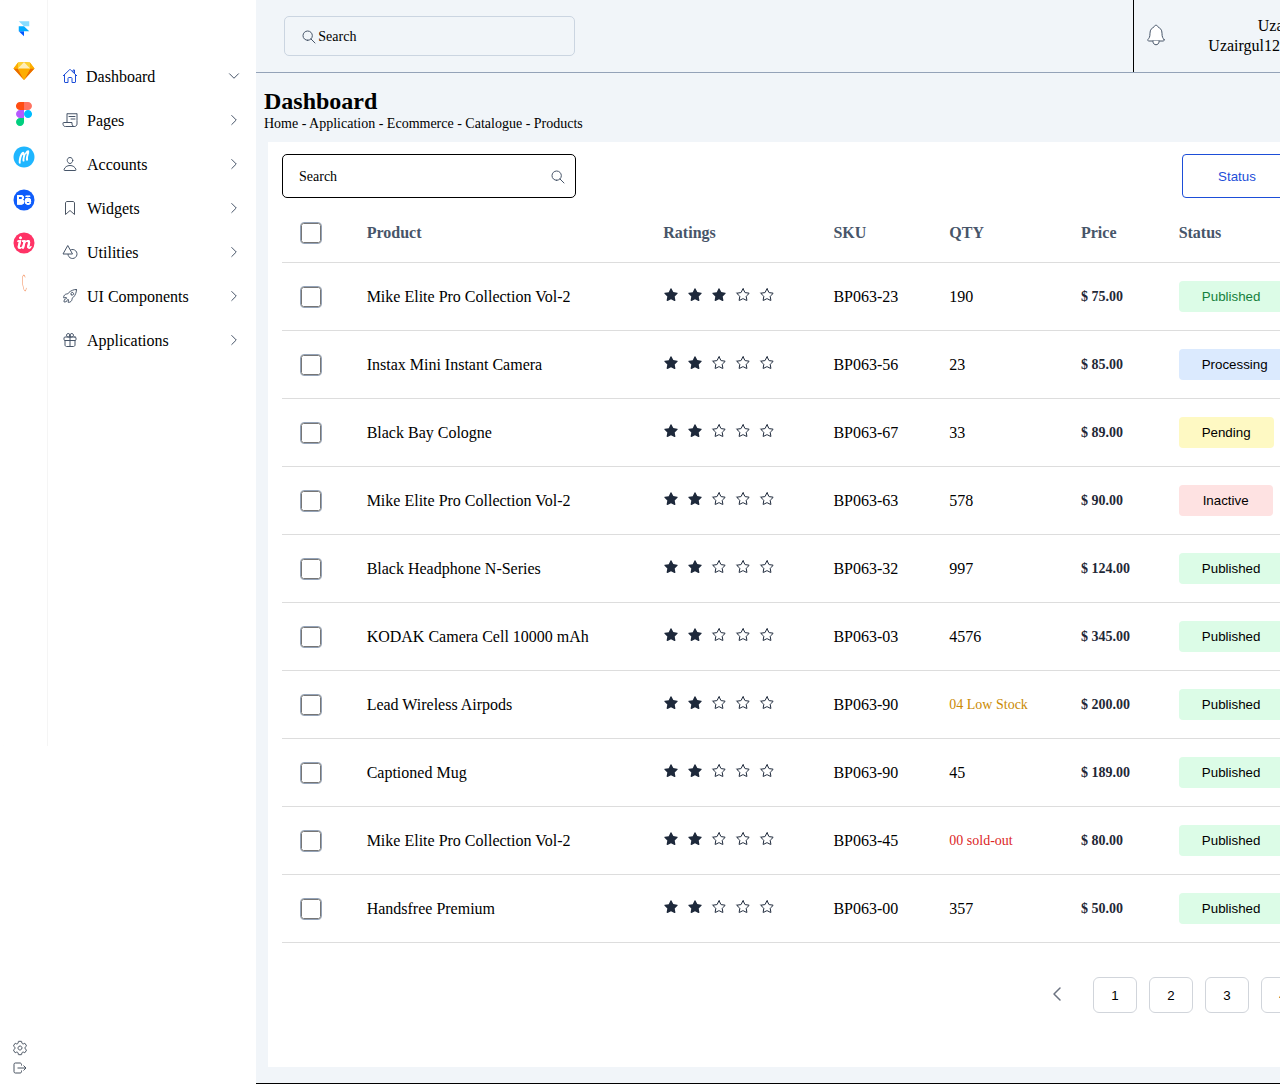
==== commit 0299e500: "a" ====
--- a/layout.html
+++ b/layout.html
@@ -452,7 +452,7 @@
                             <table id="customers">
                                 <tr>
                                     <th>
-                                        <div class="rectangle"></div>
+                                        <div class="rectangle"><input id="checkbox" type="checkbox"></div>
                                     </th>
                                     <th>Product</th>
                                     <th>Ratings</th>
@@ -464,7 +464,7 @@
                                 </tr>
                                 <tr>
                                     <td>
-                                        <div class="rectangle"></div>
+                                        <div class="rectangle"><input id="checkbox" type="checkbox"></div>
                                     </td>
                                     <td>Mike Elite Pro Collection Vol-2</td>
                                     <td>
@@ -524,7 +524,7 @@
                                         </button>
                                     </td>
                                     <td id="dots">
-                                        <svg width="24" height="24" viewBox="0 0 24 24" fill="none"
+                                        <button><svg width="24" height="24" viewBox="0 0 24 24" fill="none"
                                             xmlns="http://www.w3.org/2000/svg">
                                             <g id="icons / ellipsis-horizontal-sharp">
                                                 <path id="Vector"
@@ -537,12 +537,12 @@
                                                     d="M4.5 14.25C5.74264 14.25 6.75 13.2426 6.75 12C6.75 10.7574 5.74264 9.75 4.5 9.75C3.25736 9.75 2.25 10.7574 2.25 12C2.25 13.2426 3.25736 14.25 4.5 14.25Z"
                                                     fill="#475569" />
                                             </g>
-                                        </svg>
+                                        </svg></button>
                                     </td>
                                 </tr>
                                 <tr>
                                     <td>
-                                        <div class="rectangle"></div>
+                                        <div class="rectangle"><input id="checkbox" type="checkbox"></div>
                                     </td>
                                     <td>Instax Mini Instant Camera</td>
                                     <td>
@@ -604,7 +604,7 @@
                                         </div>
                                     </td>
                                     <td id="dots">
-                                        <svg width="24" height="24" viewBox="0 0 24 24" fill="none"
+                                        <button><svg width="24" height="24" viewBox="0 0 24 24" fill="none"
                                             xmlns="http://www.w3.org/2000/svg">
                                             <g id="icons / ellipsis-horizontal-sharp">
                                                 <path id="Vector"
@@ -617,12 +617,12 @@
                                                     d="M4.5 14.25C5.74264 14.25 6.75 13.2426 6.75 12C6.75 10.7574 5.74264 9.75 4.5 9.75C3.25736 9.75 2.25 10.7574 2.25 12C2.25 13.2426 3.25736 14.25 4.5 14.25Z"
                                                     fill="#475569" />
                                             </g>
-                                        </svg>
+                                        </svg></button>
                                     </td>
                                 </tr>
                                 <tr>
                                     <td>
-                                        <div class="rectangle"></div>
+                                        <div class="rectangle"><input id="checkbox" type="checkbox"></div>
                                     </td>
                                     <td>Black Bay Cologne</td>
                                     <td>
@@ -684,7 +684,8 @@
                                         </div>
                                     </td>
                                     <td id="dots">
-                                        <svg width="24" height="24" viewBox="0 0 24 24" fill="none"
+                                        <button>
+                                          <svg width="24" height="24" viewBox="0 0 24 24" fill="none"
                                             xmlns="http://www.w3.org/2000/svg">
                                             <g id="icons / ellipsis-horizontal-sharp">
                                                 <path id="Vector"
@@ -698,11 +699,12 @@
                                                     fill="#475569" />
                                             </g>
                                         </svg>
+                                        </button>
                                     </td>
                                 </tr>
                                 <tr>
                                     <td>
-                                        <div class="rectangle"></div>
+                                        <div class="rectangle"><input id="checkbox" type="checkbox"></div>
                                     </td>
                                     <td>Mike Elite Pro Collection Vol-2</td>
                                     <td>
@@ -764,7 +766,8 @@
                                         </div>
                                     </td>
                                     <td id="dots">
-                                        <svg width="24" height="24" viewBox="0 0 24 24" fill="none"
+                                        <button>
+                                          <svg width="24" height="24" viewBox="0 0 24 24" fill="none"
                                             xmlns="http://www.w3.org/2000/svg">
                                             <g id="icons / ellipsis-horizontal-sharp">
                                                 <path id="Vector"
@@ -778,11 +781,12 @@
                                                     fill="#475569" />
                                             </g>
                                         </svg>
+                                        </button>
                                     </td>
                                 </tr>
                                 <tr>
                                     <td>
-                                        <div class="rectangle"></div>
+                                        <div class="rectangle"><input id="checkbox" type="checkbox"></div>
                                     </td>
                                     <td>Black Headphone N-Series</td>
                                     <td>
@@ -844,7 +848,8 @@
                                         </div>
                                     </td>
                                     <td id="dots">
-                                        <svg width="24" height="24" viewBox="0 0 24 24" fill="none"
+                                        <button>
+                                          <svg width="24" height="24" viewBox="0 0 24 24" fill="none"
                                             xmlns="http://www.w3.org/2000/svg">
                                             <g id="icons / ellipsis-horizontal-sharp">
                                                 <path id="Vector"
@@ -858,11 +863,12 @@
                                                     fill="#475569" />
                                             </g>
                                         </svg>
+                                        </button>
                                     </td>
                                 </tr>
                                 <tr>
                                     <td>
-                                        <div class="rectangle"></div>
+                                        <div class="rectangle"><input id="checkbox" type="checkbox"></div>
                                     </td>
                                     <td>KODAK Camera Cell 10000 mAh</td>
                                     <td>
@@ -924,7 +930,8 @@
                                         </div>
                                     </td>
                                     <td id="dots">
-                                        <svg width="24" height="24" viewBox="0 0 24 24" fill="none"
+                                        <button>
+                                          <svg width="24" height="24" viewBox="0 0 24 24" fill="none"
                                             xmlns="http://www.w3.org/2000/svg">
                                             <g id="icons / ellipsis-horizontal-sharp">
                                                 <path id="Vector"
@@ -938,11 +945,12 @@
                                                     fill="#475569" />
                                             </g>
                                         </svg>
+                                        </button>
                                     </td>
                                 </tr>
                                 <tr>
                                     <td>
-                                        <div class="rectangle"></div>
+                                        <div class="rectangle"><input id="checkbox" type="checkbox"></div>
                                     </td>
                                     <td>Lead Wireless Airpods</td>
                                     <td>
@@ -994,7 +1002,7 @@
                                         </svg>
                                     </td>
                                     <td>BP063-90</td>
-                                    <td>67</td>
+                                    <td><p id="low-stock">04 Low Stock</p></td>
                                     <td id="price">$ 200.00</td>
                                     <td>
                                         <div id="published">
@@ -1004,7 +1012,8 @@
                                         </div>
                                     </td>
                                     <td id="dots">
-                                        <svg width="24" height="24" viewBox="0 0 24 24" fill="none"
+                                        <button>
+                                          <svg width="24" height="24" viewBox="0 0 24 24" fill="none"
                                             xmlns="http://www.w3.org/2000/svg">
                                             <g id="icons / ellipsis-horizontal-sharp">
                                                 <path id="Vector"
@@ -1018,11 +1027,12 @@
                                                     fill="#475569" />
                                             </g>
                                         </svg>
+                                        </button>
                                     </td>
                                 </tr>
                                 <tr>
                                     <td>
-                                        <div class="rectangle"></div>
+                                        <div class="rectangle"><input id="checkbox" type="checkbox"></div>
                                     </td>
                                     <td>Captioned Mug </td>
                                     <td>
@@ -1074,7 +1084,7 @@
                                         </svg>
                                     </td>
                                     <td>BP063-90</td>
-                                    <td>45</td>
+                                    <td><p>45</p></td>
                                     <td id="price">$ 189.00</td>
                                     <td>
                                         <div id="published">
@@ -1084,7 +1094,8 @@
                                         </div>
                                     </td>
                                     <td id="dots">
-                                        <svg width="24" height="24" viewBox="0 0 24 24" fill="none"
+                                        <button>
+                                          <svg width="24" height="24" viewBox="0 0 24 24" fill="none"
                                             xmlns="http://www.w3.org/2000/svg">
                                             <g id="icons / ellipsis-horizontal-sharp">
                                                 <path id="Vector"
@@ -1098,11 +1109,12 @@
                                                     fill="#475569" />
                                             </g>
                                         </svg>
+                                        </button>
                                     </td>
                                 </tr>
                                 <tr>
                                     <td>
-                                        <div class="rectangle"></div>
+                                        <div class="rectangle"><input id="checkbox" type="checkbox"></div>
                                     </td>
                                     <td>Mike Elite Pro Collection Vol-2</td>
                                     <td>
@@ -1154,7 +1166,7 @@
                                         </svg>
                                     </td>
                                     <td>BP063-45</td>
-                                    <td><p>00 sold-out</p></td>
+                                    <td><p id="sold-out">00 sold-out</p></td>
                                     <td id="price">$ 80.00</td>
                                     <td>
                                         <div id="published">
@@ -1164,7 +1176,8 @@
                                         </div>
                                     </td>
                                     <td id="dots">
-                                        <svg width="24" height="24" viewBox="0 0 24 24" fill="none"
+                                        <button>
+                                          <svg width="24" height="24" viewBox="0 0 24 24" fill="none"
                                             xmlns="http://www.w3.org/2000/svg">
                                             <g id="icons / ellipsis-horizontal-sharp">
                                                 <path id="Vector"
@@ -1178,11 +1191,12 @@
                                                     fill="#475569" />
                                             </g>
                                         </svg>
+                                        </button>
                                     </td>
                                 </tr>
                                 <tr>
                                     <td>
-                                        <div class="rectangle"></div>
+                                        <div class="rectangle"><input id="checkbox" type="checkbox"></div>
                                     </td>
                                     <td>Handsfree Premium</td>
                                     <td>
@@ -1244,7 +1258,8 @@
                                         </div>
                                     </td>
                                     <td id="dots">
-                                        <svg width="24" height="24" viewBox="0 0 24 24" fill="none"
+                                        <button>
+                                          <svg width="24" height="24" viewBox="0 0 24 24" fill="none"
                                             xmlns="http://www.w3.org/2000/svg">
                                             <g id="icons / ellipsis-horizontal-sharp">
                                                 <path id="Vector"
@@ -1258,6 +1273,7 @@
                                                     fill="#475569" />
                                             </g>
                                         </svg>
+                                        </button>
                                     </td>
                                 </tr>
                             </table>
--- a/layoutstyle.css
+++ b/layoutstyle.css
@@ -554,6 +554,14 @@
   border: none;
 }
 
+#checkbox{
+  width: 20px;
+  height: 20px;
+  flex-shrink: 0;
+  border-radius: 4px;
+  border: 1px solid var(--Slate-400, #94a3b8);
+}
+
 #customers {
   border-collapse: collapse;
   width: 100%;
@@ -575,15 +583,6 @@
   text-align: end;
 }
 
-.soldout {
-  color: #dc2626;
-  font-family: Inter;
-  font-size: 12px;
-  font-weight: 500;
-  line-height: 12px;
-  letter-spacing: 0em;
-  text-align: left;
-}
 .row11 {
   padding: 16px 12px 24px 0px;
   display: flex;
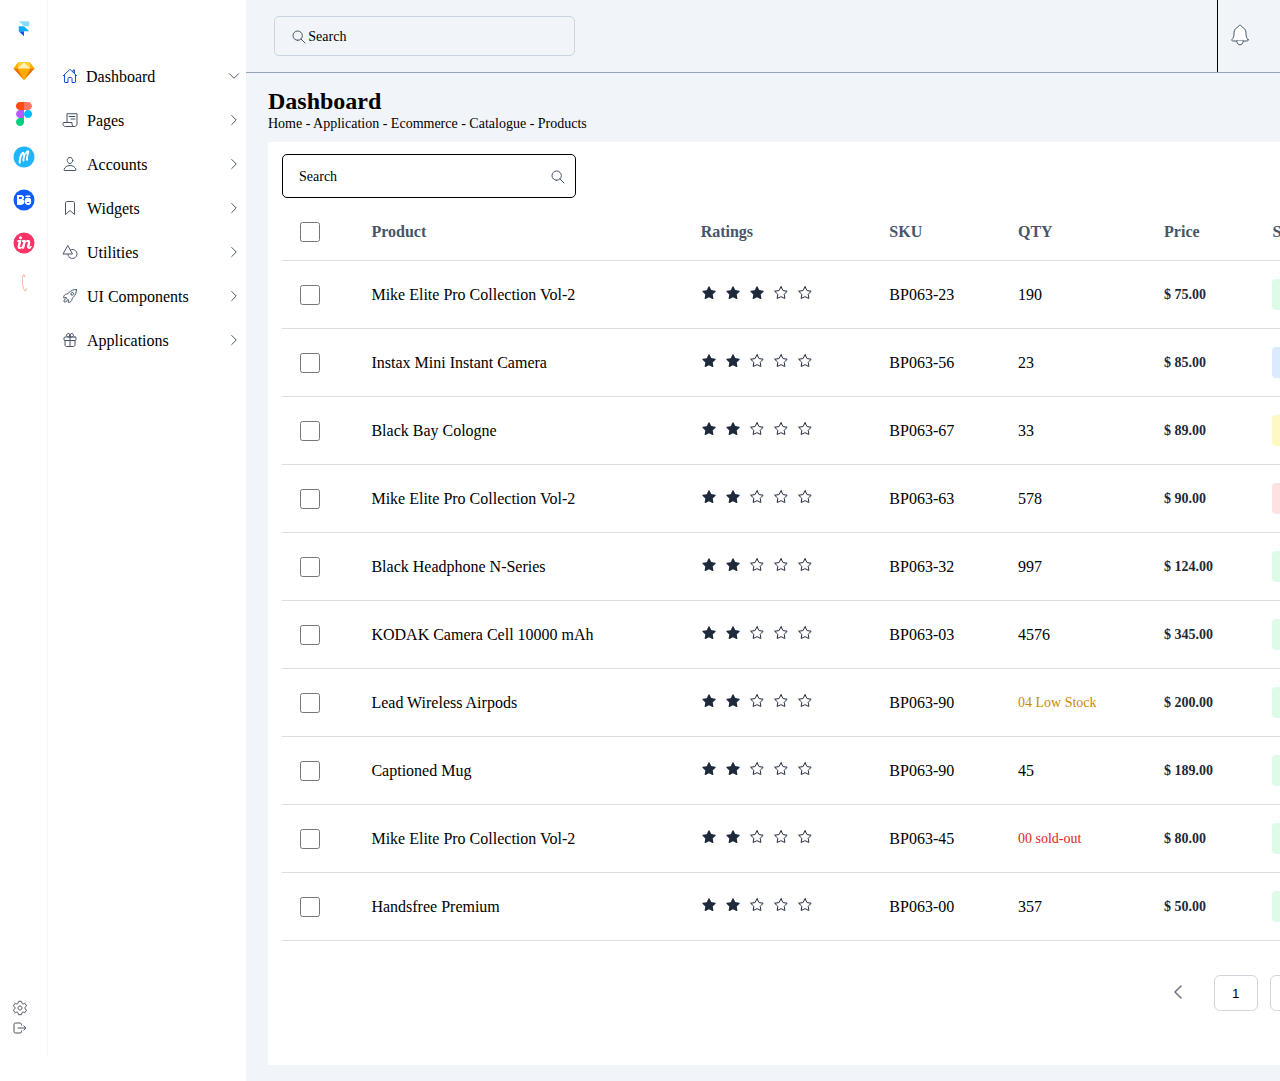
==== commit 0cc012f1: "d" ====
--- a/layout.html
+++ b/layout.html
@@ -356,17 +356,18 @@
                             <div class="listitem2-icon3">
                                 <button class="listitem1-icon3">
                                     <svg class="listitem1-icon3" xmlns="http://www.w3.org/2000/svg" width="16"
-                                        height="16" viewBox="0 0 16 16" fill="none">
-                                        <path d="M5.75 12.5L10.25 8L5.75 3.5" stroke="#475569" stroke-linecap="round"
-                                            stroke-linejoin="round" />
-                                    </svg>
-                                </button>
-                            </div>
+                                    height="16" viewBox="0 0 16 16" fill="none">
+                                    <path d="M5.75 12.5L10.25 8L5.75 3.5" stroke="#475569" stroke-linecap="round"
+                                    stroke-linejoin="round" />
+                                </svg>
+                            </button>
                         </div>
                     </div>
                 </div>
             </div>
-            <section>
+        </div>
+        </div>
+        <section>
                 <div class="rightsection">
                     <div class="uppernav">
                         <div class="nav1">
@@ -400,9 +401,9 @@
                                         <path
                                             d="M15 18V18.75C15 19.5456 14.6839 20.3087 14.1213 20.8713C13.5587 21.4339 12.7956 21.75 12 21.75C11.2044 21.75 10.4413 21.4339 9.87868 20.8713C9.31607 20.3087 9 19.5456 9 18.75V18"
                                             stroke="#475569" stroke-linecap="round" stroke-linejoin="round" />
-                                    </svg>
-                                </button>
-                                <div class="name-email">
+                                        </svg>
+                                    </button>
+                                    <div class="name-email">
                                     <p class="name">Uzair Gul</p>
                                     <p class="mail">Uzairgul121@gmail.com</p>
                                 </div>
@@ -410,10 +411,10 @@
                                         height="24" viewBox="0 0 24 24" fill="none">
                                         <path d="M5.25 8.625L12 15.375L18.75 8.625" stroke="#1E293B"
                                             stroke-linecap="round" stroke-linejoin="round" />
-                                    </svg></button>
-                            </div>
-
-                        </div>
+                                        </svg></button>
+                                    </div>
+                                    
+                                </div>
                         <div class="sectionbody">
                             <div class="dashboard">
                                 <h1>Dashboard</h1>
@@ -1320,8 +1321,7 @@
                         </div>
                     </div>
                 </div>
-            </section>
-        </div>
+        </section>
     </div>
 
     </div>
--- a/layoutstyle.css
+++ b/layoutstyle.css
@@ -14,7 +14,7 @@
 }
 
 .bodycontainer {
-  max-width: 1520px;
+  /* max-width: 1520px; */
   width: 100%;
   max-height: 746px;
   display: flex;
@@ -26,6 +26,7 @@
   max-width: 236px;
   width: 100%;
   display: flex;
+  min-height: 1056px;
 }
 
 .toolbar {
@@ -41,7 +42,7 @@
   display: flex;
   align-items: flex-start;
   align-self: stretch;
-  gap: 760px;
+  /* gap: 760px; */
 }
 
 .upperdiv {
@@ -153,18 +154,22 @@
   align-items: flex-start;
   padding: 12px 14px;
 }
+.section{
+  width: 100%;
+}
 
 .rightsection {
-  max-width: 1180px;
+  /* max-width: 1280px; */
   width: 100%;
   max-height: 1086px;
   background: #f1f5f9;
-  border-bottom: 1px solid black;
+  /* border-bottom: 1px solid black; */
   padding-bottom: 16px;
+  margin-left: 10px;
 }
 
 .uppernav {
-  max-width: 1180px;
+  /* max-width: 1280px; */
   width: 100%;
   height: 130px;
   display: flex;
@@ -173,17 +178,17 @@
 }
 
 .nav1 {
-  max-width: 1180px;
+  /* max-width: 1280px; */
   width: 100%;
   height: 72px;
   border-bottom: 1px solid #94a3b8;
   display: flex;
   justify-content: space-between;
-  gap: 530px;
+  gap: 614px;
 }
 
 .search {
-  max-width: 460px;
+  /* max-width: 460px; */
   width: 100%;
   display: flex;
   gap: 8px;
@@ -221,7 +226,7 @@
 }
 
 .notandmail {
-  max-width: 400px;
+  /* max-width: 400px; */
   width: 100%;
   border-left: 1px #94a3b8;
   display: flex;
@@ -264,20 +269,21 @@
 }
 
 .sectionbody {
-  padding: 16px 8px;
+  padding: 16px 22px;
 }
 
 .tablediv {
-  max-width: 1124px;
+  /* max-width: 1124px; */
   width: 100%;
   margin-top: 12px;
-  margin-left: 12px;
+  margin-left: 22px;
   padding: 12px 14px;
   background-color: #fff;
   display: flex;
   flex-direction: column;
   justify-content: space-between;
   margin-right: 8px;
+  box-sizing: border-box;
 }
 
 .search-buttons {
@@ -385,9 +391,9 @@
 .rectangle {
   width: 20px;
   height: 20px;
-  flex-shrink: 0;
-  border-radius: 4px;
-  border: 1px solid var(--Slate-400, #94a3b8);
+  /* flex-shrink: 0; */
+  border-radius: 4px;
+  /* border: 1px solid var(--Slate-400, #94a3b8); */
 }
 
 .first-line {
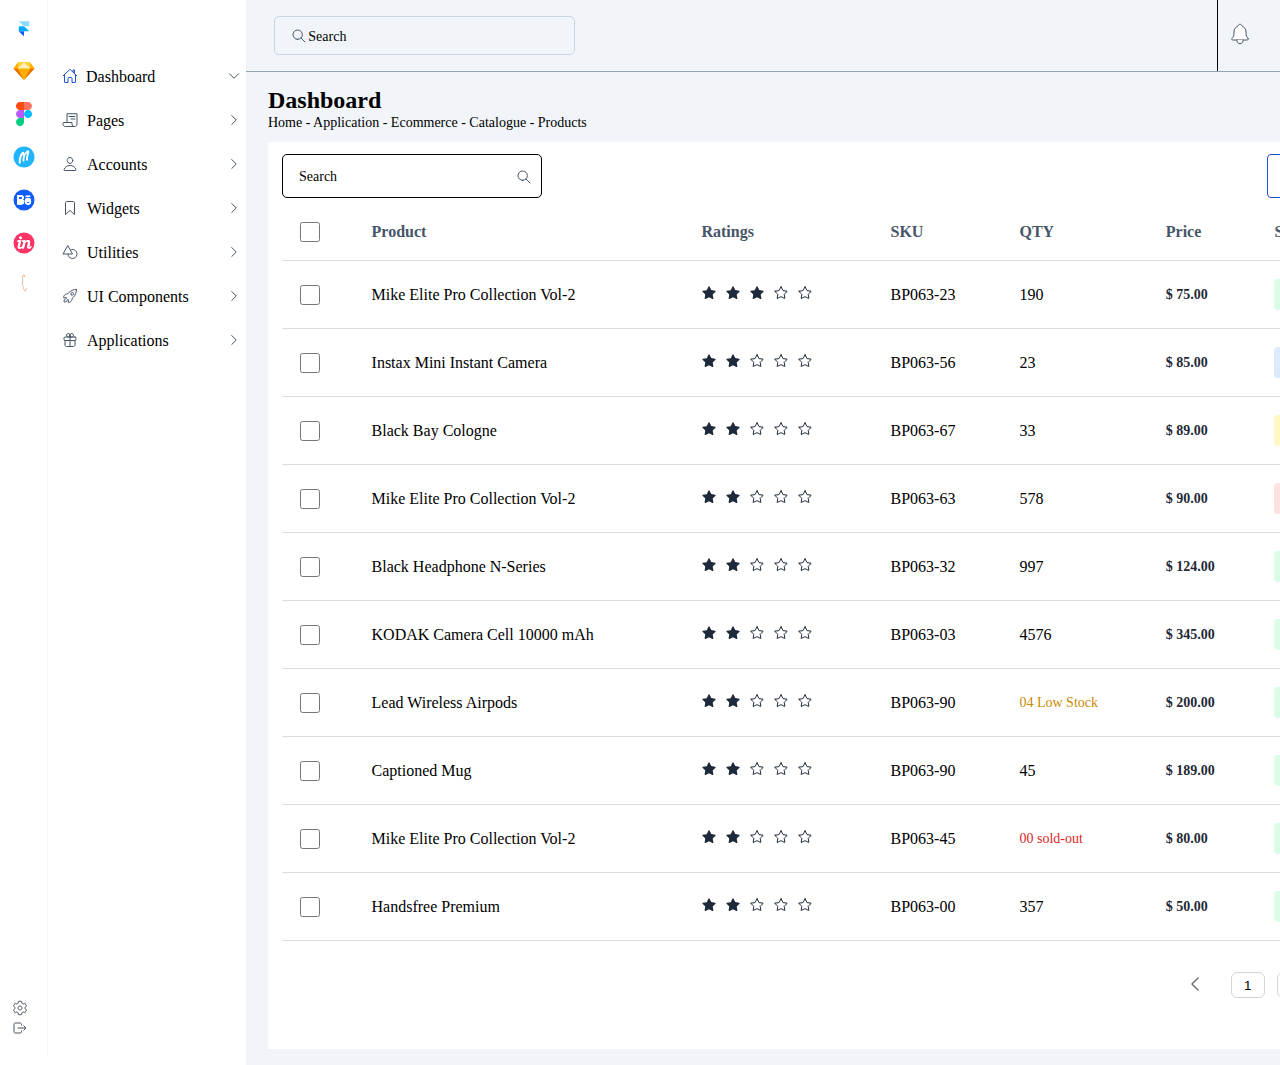
==== commit 48466295: "w" ====
--- a/layout.html
+++ b/layout.html
@@ -356,176 +356,173 @@
                             <div class="listitem2-icon3">
                                 <button class="listitem1-icon3">
                                     <svg class="listitem1-icon3" xmlns="http://www.w3.org/2000/svg" width="16"
-                                    height="16" viewBox="0 0 16 16" fill="none">
-                                    <path d="M5.75 12.5L10.25 8L5.75 3.5" stroke="#475569" stroke-linecap="round"
-                                    stroke-linejoin="round" />
-                                </svg>
-                            </button>
+                                        height="16" viewBox="0 0 16 16" fill="none">
+                                        <path d="M5.75 12.5L10.25 8L5.75 3.5" stroke="#475569" stroke-linecap="round"
+                                            stroke-linejoin="round" />
+                                    </svg>
+                                </button>
+                            </div>
                         </div>
                     </div>
                 </div>
             </div>
         </div>
-        </div>
         <section>
-                <div class="rightsection">
-                    <div class="uppernav">
-                        <div class="nav1">
-                            <div class="search">
-                                <button class="searchicon">
-                                    <svg xmlns="http://www.w3.org/2000/svg" width="16" height="16" viewBox="0 0 16 16"
-                                        fill="none">
-                                        <g clip-path="url(#clip0_1_1043)">
-                                            <path
-                                                d="M6.66667 11.3333C9.24399 11.3333 11.3333 9.24399 11.3333 6.66667C11.3333 4.08934 9.24399 2 6.66667 2C4.08934 2 2 4.08934 2 6.66667C2 9.24399 4.08934 11.3333 6.66667 11.3333Z"
-                                                stroke="#475569" stroke-linecap="round" stroke-linejoin="round" />
-                                            <path d="M14 14L10 10" stroke="#475569" stroke-linecap="round"
-                                                stroke-linejoin="round" />
-                                        </g>
-                                        <defs>
-                                            <clipPath id="clip0_1_1043">
-                                                <rect width="16" height="16" fill="white" />
-                                            </clipPath>
-                                        </defs>
-                                    </svg>
-                                </button>
-                                <div class="searchtext">Search</div>
-                            </div>
-                            <div class="notandmail">
-                                <button class="bellicon">
-                                    <svg xmlns="http://www.w3.org/2000/svg" width="24" height="24" viewBox="0 0 24 24"
-                                        fill="currentColor">
-                                        <path
-                                            d="M20.0472 16.4733C18.8435 15 17.9937 14.25 17.9937 10.1883C17.9937 6.46875 16.0943 5.14359 14.531 4.5C14.3233 4.41469 14.1279 4.21875 14.0646 4.00547C13.7904 3.07219 13.0216 2.25 11.9997 2.25C10.9779 2.25 10.2087 3.07266 9.93724 4.00641C9.87396 4.22203 9.67849 4.41469 9.47084 4.5C7.90568 5.14453 6.00818 6.465 6.00818 10.1883C6.00584 14.25 5.15599 15 3.95224 16.4733C3.45349 17.0836 3.89037 18 4.76271 18H19.2415C20.1091 18 20.5432 17.0808 20.0472 16.4733Z"
+            <div class="rightsection">
+                <div class="uppernav">
+                    <div class="nav1">
+                        <div class="search">
+                            <button class="searchicon">
+                                <svg xmlns="http://www.w3.org/2000/svg" width="16" height="16" viewBox="0 0 16 16"
+                                    fill="none">
+                                    <g clip-path="url(#clip0_1_1043)">
+                                        <path
+                                            d="M6.66667 11.3333C9.24399 11.3333 11.3333 9.24399 11.3333 6.66667C11.3333 4.08934 9.24399 2 6.66667 2C4.08934 2 2 4.08934 2 6.66667C2 9.24399 4.08934 11.3333 6.66667 11.3333Z"
                                             stroke="#475569" stroke-linecap="round" stroke-linejoin="round" />
-                                        <path
-                                            d="M15 18V18.75C15 19.5456 14.6839 20.3087 14.1213 20.8713C13.5587 21.4339 12.7956 21.75 12 21.75C11.2044 21.75 10.4413 21.4339 9.87868 20.8713C9.31607 20.3087 9 19.5456 9 18.75V18"
-                                            stroke="#475569" stroke-linecap="round" stroke-linejoin="round" />
-                                        </svg>
-                                    </button>
-                                    <div class="name-email">
-                                    <p class="name">Uzair Gul</p>
-                                    <p class="mail">Uzairgul121@gmail.com</p>
-                                </div>
-                                <button class="dropdownbutton"><svg xmlns="http://www.w3.org/2000/svg" width="24"
-                                        height="24" viewBox="0 0 24 24" fill="none">
-                                        <path d="M5.25 8.625L12 15.375L18.75 8.625" stroke="#1E293B"
-                                            stroke-linecap="round" stroke-linejoin="round" />
-                                        </svg></button>
-                                    </div>
-                                    
-                                </div>
-                        <div class="sectionbody">
-                            <div class="dashboard">
-                                <h1>Dashboard</h1>
-                                <p class="tags">Home - Application - Ecommerce - Catalogue - Products</p>
-                            </div>
+                                        <path d="M14 14L10 10" stroke="#475569" stroke-linecap="round"
+                                            stroke-linejoin="round" />
+                                    </g>
+                                    <defs>
+                                        <clipPath id="clip0_1_1043">
+                                            <rect width="16" height="16" fill="white" />
+                                        </clipPath>
+                                    </defs>
+                                </svg>
+                            </button>
+                            <div class="searchtext">Search</div>
+                        </div>
+                        <div class="notandmail">
+                            <button class="bellicon">
+                                <svg xmlns="http://www.w3.org/2000/svg" width="24" height="24" viewBox="0 0 24 24"
+                                    fill="currentColor">
+                                    <path
+                                        d="M20.0472 16.4733C18.8435 15 17.9937 14.25 17.9937 10.1883C17.9937 6.46875 16.0943 5.14359 14.531 4.5C14.3233 4.41469 14.1279 4.21875 14.0646 4.00547C13.7904 3.07219 13.0216 2.25 11.9997 2.25C10.9779 2.25 10.2087 3.07266 9.93724 4.00641C9.87396 4.22203 9.67849 4.41469 9.47084 4.5C7.90568 5.14453 6.00818 6.465 6.00818 10.1883C6.00584 14.25 5.15599 15 3.95224 16.4733C3.45349 17.0836 3.89037 18 4.76271 18H19.2415C20.1091 18 20.5432 17.0808 20.0472 16.4733Z"
+                                        stroke="#475569" stroke-linecap="round" stroke-linejoin="round" />
+                                    <path
+                                        d="M15 18V18.75C15 19.5456 14.6839 20.3087 14.1213 20.8713C13.5587 21.4339 12.7956 21.75 12 21.75C11.2044 21.75 10.4413 21.4339 9.87868 20.8713C9.31607 20.3087 9 19.5456 9 18.75V18"
+                                        stroke="#475569" stroke-linecap="round" stroke-linejoin="round" />
+                                </svg>
+                            </button>
+                            <div class="name-email">
+                                <p class="name">Uzair Gul</p>
+                                <p class="mail">Uzairgul121@gmail.com</p>
+                            </div>
+                            <button class="dropdownbutton"><svg xmlns="http://www.w3.org/2000/svg" width="24"
+                                    height="24" viewBox="0 0 24 24" fill="none">
+                                    <path d="M5.25 8.625L12 15.375L18.75 8.625" stroke="#1E293B" stroke-linecap="round"
+                                        stroke-linejoin="round" />
+                                </svg></button>
+                        </div>
+
+                    </div>
+                    <div class="sectionbody">
+                        <div class="dashboard">
+                            <h1>Dashboard</h1>
+                            <p class="tags">Home - Application - Ecommerce - Catalogue - Products</p>
                         </div>
                     </div>
-                    <div class="tablediv">
-                        <div class="search-buttons">
-                            <div class="search2">
-                                <div class="search2text">Search</div>
-                                <button class="searchicon2">
-                                    <svg xmlns="http://www.w3.org/2000/svg" width="16" height="16" viewBox="0 0 16 16"
-                                        fill="none">
-                                        <g clip-path="url(#clip0_1_1043)">
-                                            <path
-                                                d="M6.66667 11.3333C9.24399 11.3333 11.3333 9.24399 11.3333 6.66667C11.3333 4.08934 9.24399 2 6.66667 2C4.08934 2 2 4.08934 2 6.66667C2 9.24399 4.08934 11.3333 6.66667 11.3333Z"
-                                                stroke="#475569" stroke-linecap="round" stroke-linejoin="round" />
-                                            <path d="M14 14L10 10" stroke="#475569" stroke-linecap="round"
-                                                stroke-linejoin="round" />
+                </div>
+                <div class="tablediv">
+                    <div class="search-buttons">
+                        <div class="search2">
+                            <div class="search2text">Search</div>
+                            <button class="searchicon2">
+                                <svg xmlns="http://www.w3.org/2000/svg" width="16" height="16" viewBox="0 0 16 16"
+                                    fill="none">
+                                    <g clip-path="url(#clip0_1_1043)">
+                                        <path
+                                            d="M6.66667 11.3333C9.24399 11.3333 11.3333 9.24399 11.3333 6.66667C11.3333 4.08934 9.24399 2 6.66667 2C4.08934 2 2 4.08934 2 6.66667C2 9.24399 4.08934 11.3333 6.66667 11.3333Z"
+                                            stroke="#475569" stroke-linecap="round" stroke-linejoin="round" />
+                                        <path d="M14 14L10 10" stroke="#475569" stroke-linecap="round"
+                                            stroke-linejoin="round" />
+                                    </g>
+                                    <defs>
+                                        <clipPath id="clip0_1_1043">
+                                            <rect width="16" height="16" fill="white" />
+                                        </clipPath>
+                                    </defs>
+                                </svg>
+                            </button>
+                        </div>
+                        <div class="twobuttons">
+                            <button class="fbtn">Status</button>
+                            <button class="sbtn">Add Product</button>
+                        </div>
+                    </div>
+                    <div class="table">
+                        <table id="customers">
+                            <tr>
+                                <th>
+                                    <div class="rectangle"><input id="checkbox" type="checkbox"></div>
+                                </th>
+                                <th>Product</th>
+                                <th>Ratings</th>
+                                <th>SKU</th>
+                                <th>QTY</th>
+                                <th>Price</th>
+                                <th>Status</th>
+                                <th>Actions</th>
+                            </tr>
+                            <tr>
+                                <td>
+                                    <div class="rectangle"><input id="checkbox" type="checkbox"></div>
+                                </td>
+                                <td>Mike Elite Pro Collection Vol-2</td>
+                                <td>
+                                    <svg width="112" height="16" viewBox="0 0 112 16" fill="none"
+                                        xmlns="http://www.w3.org/2000/svg">
+                                        <g clip-path="url(#clip0_1_1096)">
+                                            <path
+                                                d="M11.7064 13.9999C11.5998 14.0004 11.4946 13.9752 11.3997 13.9266L7.99972 12.1466L4.59972 13.9266C4.48932 13.9847 4.36484 14.0106 4.24044 14.0014C4.11604 13.9922 3.9967 13.9484 3.89601 13.8747C3.79531 13.8011 3.71728 13.7007 3.6708 13.585C3.62431 13.4692 3.61124 13.3428 3.63305 13.2199L4.29972 9.46661L1.55305 6.79994C1.46736 6.71443 1.40657 6.60719 1.3772 6.48974C1.34784 6.37229 1.35102 6.24906 1.38639 6.13328C1.42503 6.01479 1.4961 5.90951 1.59155 5.82938C1.687 5.74925 1.803 5.69748 1.92639 5.67994L5.72639 5.12661L7.39972 1.70661C7.45431 1.5939 7.53954 1.49884 7.64566 1.43233C7.75178 1.36581 7.87448 1.33054 7.99972 1.33054C8.12496 1.33054 8.24766 1.36581 8.35378 1.43233C8.45989 1.49884 8.54513 1.5939 8.59972 1.70661L10.2931 5.11994L14.0931 5.67328C14.2164 5.69081 14.3324 5.74259 14.4279 5.82272C14.5233 5.90285 14.5944 6.00813 14.6331 6.12661C14.6684 6.24239 14.6716 6.36562 14.6422 6.48307C14.6129 6.60052 14.5521 6.70776 14.4664 6.79328L11.7197 9.45994L12.3864 13.2133C12.4102 13.3383 12.3977 13.4674 12.3505 13.5856C12.3032 13.7037 12.2232 13.8059 12.1197 13.8799C11.999 13.9645 11.8536 14.0067 11.7064 13.9999Z"
+                                                fill="#1E293B" />
+                                        </g>
+                                        <g clip-path="url(#clip1_1_1096)">
+                                            <path
+                                                d="M35.7064 13.9999C35.5998 14.0004 35.4946 13.9752 35.3997 13.9266L31.9997 12.1466L28.5997 13.9266C28.4893 13.9847 28.3648 14.0106 28.2404 14.0014C28.116 13.9922 27.9967 13.9484 27.896 13.8747C27.7953 13.8011 27.7173 13.7007 27.6708 13.585C27.6243 13.4692 27.6112 13.3428 27.6331 13.2199L28.2997 9.46661L25.5531 6.79994C25.4674 6.71443 25.4066 6.60719 25.3772 6.48974C25.3478 6.37229 25.351 6.24906 25.3864 6.13328C25.425 6.01479 25.4961 5.90951 25.5916 5.82938C25.687 5.74925 25.803 5.69748 25.9264 5.67994L29.7264 5.12661L31.3997 1.70661C31.4543 1.5939 31.5395 1.49884 31.6457 1.43233C31.7518 1.36581 31.8745 1.33054 31.9997 1.33054C32.125 1.33054 32.2477 1.36581 32.3538 1.43233C32.4599 1.49884 32.5451 1.5939 32.5997 1.70661L34.2931 5.11994L38.0931 5.67328C38.2164 5.69081 38.3324 5.74259 38.4279 5.82272C38.5233 5.90285 38.5944 6.00813 38.6331 6.12661C38.6684 6.24239 38.6716 6.36562 38.6422 6.48307C38.6129 6.60052 38.5521 6.70776 38.4664 6.79328L35.7197 9.45994L36.3864 13.2133C36.4102 13.3383 36.3977 13.4674 36.3505 13.5856C36.3032 13.7037 36.2232 13.8059 36.1197 13.8799C35.999 13.9645 35.8536 14.0067 35.7064 13.9999Z"
+                                                fill="#1E293B" />
+                                        </g>
+                                        <g clip-path="url(#clip2_1_1096)">
+                                            <path
+                                                d="M59.7064 13.9999C59.5998 14.0004 59.4946 13.9752 59.3997 13.9266L55.9997 12.1466L52.5997 13.9266C52.4893 13.9847 52.3648 14.0106 52.2404 14.0014C52.116 13.9922 51.9967 13.9484 51.896 13.8747C51.7953 13.8011 51.7173 13.7007 51.6708 13.585C51.6243 13.4692 51.6112 13.3428 51.6331 13.2199L52.2997 9.46661L49.5531 6.79994C49.4674 6.71443 49.4066 6.60719 49.3772 6.48974C49.3478 6.37229 49.351 6.24906 49.3864 6.13328C49.425 6.01479 49.4961 5.90951 49.5916 5.82938C49.687 5.74925 49.803 5.69748 49.9264 5.67994L53.7264 5.12661L55.3997 1.70661C55.4543 1.5939 55.5395 1.49884 55.6457 1.43233C55.7518 1.36581 55.8745 1.33054 55.9997 1.33054C56.125 1.33054 56.2477 1.36581 56.3538 1.43233C56.4599 1.49884 56.5451 1.5939 56.5997 1.70661L58.2931 5.11994L62.0931 5.67328C62.2164 5.69081 62.3324 5.74259 62.4279 5.82272C62.5233 5.90285 62.5944 6.00813 62.6331 6.12661C62.6684 6.24239 62.6716 6.36562 62.6422 6.48307C62.6129 6.60052 62.5521 6.70776 62.4664 6.79328L59.7197 9.45994L60.3864 13.2133C60.4102 13.3383 60.3977 13.4674 60.3505 13.5856C60.3032 13.7037 60.2232 13.8059 60.1197 13.8799C59.999 13.9645 59.8536 14.0067 59.7064 13.9999Z"
+                                                fill="#1E293B" />
+                                        </g>
+                                        <path
+                                            d="M83.7294 13.5005L83.7169 13.4999L83.7044 13.4999C83.6782 13.5001 83.6524 13.494 83.629 13.4823L80.2316 11.7036L79.9997 11.5822L79.7678 11.7036L76.3678 13.4836L76.367 13.4841C76.3394 13.4986 76.3083 13.5051 76.2772 13.5028C76.2461 13.5005 76.2163 13.4895 76.1911 13.4711C76.1659 13.4527 76.1464 13.4276 76.1348 13.3987C76.1232 13.3697 76.1199 13.3381 76.1253 13.3074L76.1253 13.3074L76.792 9.55405L76.8384 9.29274L76.648 9.10787L73.9046 6.4444C73.8841 6.4233 73.8694 6.3971 73.8623 6.36847C73.8553 6.34063 73.8557 6.31148 73.8633 6.28386C73.8732 6.25605 73.8904 6.23135 73.913 6.21233L73.5928 5.83085L73.913 6.21233C73.9369 6.1923 73.9659 6.17935 73.9967 6.17497L73.9984 6.17473L77.7984 5.62139L78.0595 5.58337L78.1755 5.34636L79.8488 1.92636L79.8488 1.92636L79.8497 1.92455C79.8634 1.89637 79.8847 1.87261 79.9112 1.85598C79.9377 1.83935 79.9684 1.83054 79.9997 1.83054C80.031 1.83054 80.0617 1.83936 80.0882 1.85598L80.3538 1.43233L80.0882 1.85598C80.1148 1.87261 80.1361 1.89637 80.1497 1.92456L80.1497 1.92457L80.1518 1.92882L81.8451 5.34215L81.9616 5.57696L82.221 5.61473L86.021 6.16806L86.0227 6.1683C86.0535 6.17269 86.0825 6.18563 86.1064 6.20566C86.1291 6.22469 86.1462 6.24938 86.1562 6.27719C86.1638 6.30481 86.1641 6.33396 86.1572 6.3618C86.15 6.39042 86.1354 6.41662 86.1148 6.43772L83.3714 9.1012L83.181 9.28608L83.2274 9.54739L83.8941 13.3007L83.8941 13.3007L83.8952 13.3068C83.9012 13.3381 83.898 13.3704 83.8862 13.3999C83.8747 13.4286 83.8555 13.4536 83.8306 13.472C83.8009 13.4921 83.7654 13.5021 83.7294 13.5005Z"
+                                            stroke="#1E293B" />
+                                        <g clip-path="url(#clip3_1_1096)">
+                                            <rect width="16" height="16" transform="translate(96)" fill="white" />
+                                            <path
+                                                d="M107.729 13.5005L107.717 13.4999L107.704 13.4999C107.678 13.5001 107.652 13.494 107.629 13.4823L104.232 11.7036L104 11.5822L103.768 11.7036L100.368 13.4836L100.367 13.4841C100.339 13.4986 100.308 13.5051 100.277 13.5028C100.246 13.5005 100.216 13.4895 100.191 13.4711C100.166 13.4527 100.146 13.4276 100.135 13.3987C100.123 13.3697 100.12 13.3381 100.125 13.3074L100.125 13.3074L100.792 9.55405L100.838 9.29274L100.648 9.10787L97.9046 6.4444C97.8841 6.4233 97.8694 6.3971 97.8623 6.36847C97.8553 6.34063 97.8557 6.31148 97.8633 6.28386C97.8732 6.25605 97.8904 6.23135 97.913 6.21233L97.5928 5.83085L97.913 6.21233C97.9369 6.1923 97.9659 6.17935 97.9967 6.17497L97.9984 6.17473L101.798 5.62139L102.06 5.58337L102.176 5.34636L103.849 1.92636L103.849 1.92636L103.85 1.92455C103.863 1.89637 103.885 1.87261 103.911 1.85598C103.938 1.83935 103.968 1.83054 104 1.83054C104.031 1.83054 104.062 1.83936 104.088 1.85598L104.354 1.43233L104.088 1.85598C104.115 1.87261 104.136 1.89637 104.15 1.92456L104.15 1.92457L104.152 1.92882L105.845 5.34215L105.962 5.57696L106.221 5.61473L110.021 6.16806L110.023 6.1683C110.054 6.17269 110.083 6.18563 110.106 6.20566C110.129 6.22469 110.146 6.24938 110.156 6.27719C110.164 6.30481 110.164 6.33396 110.157 6.3618C110.15 6.39042 110.135 6.41662 110.115 6.43772L107.371 9.1012L107.181 9.28608L107.227 9.54739L107.894 13.3007L107.894 13.3007L107.895 13.3068C107.901 13.3381 107.898 13.3704 107.886 13.3999C107.875 13.4286 107.855 13.4536 107.831 13.472C107.801 13.4921 107.765 13.5021 107.729 13.5005Z"
+                                                stroke="#1E293B" />
                                         </g>
                                         <defs>
-                                            <clipPath id="clip0_1_1043">
+                                            <clipPath id="clip0_1_1096">
                                                 <rect width="16" height="16" fill="white" />
                                             </clipPath>
+                                            <clipPath id="clip1_1_1096">
+                                                <rect width="16" height="16" fill="white" transform="translate(24)" />
+                                            </clipPath>
+                                            <clipPath id="clip2_1_1096">
+                                                <rect width="16" height="16" fill="white" transform="translate(48)" />
+                                            </clipPath>
+                                            <clipPath id="clip3_1_1096">
+                                                <rect width="16" height="16" fill="white" transform="translate(96)" />
+                                            </clipPath>
                                         </defs>
                                     </svg>
-                                </button>
-                            </div>
-                            <div class="twobuttons">
-                                <button class="fbtn">Status</button>
-                                <button class="sbtn">Add Product</button>
-                            </div>
-                        </div>
-                        <div class="table">
-                            <table id="customers">
-                                <tr>
-                                    <th>
-                                        <div class="rectangle"><input id="checkbox" type="checkbox"></div>
-                                    </th>
-                                    <th>Product</th>
-                                    <th>Ratings</th>
-                                    <th>SKU</th>
-                                    <th>QTY</th>
-                                    <th>Price</th>
-                                    <th>Status</th>
-                                    <th>Actions</th>
-                                </tr>
-                                <tr>
-                                    <td>
-                                        <div class="rectangle"><input id="checkbox" type="checkbox"></div>
-                                    </td>
-                                    <td>Mike Elite Pro Collection Vol-2</td>
-                                    <td>
-                                        <svg width="112" height="16" viewBox="0 0 112 16" fill="none"
-                                            xmlns="http://www.w3.org/2000/svg">
-                                            <g clip-path="url(#clip0_1_1096)">
-                                                <path
-                                                    d="M11.7064 13.9999C11.5998 14.0004 11.4946 13.9752 11.3997 13.9266L7.99972 12.1466L4.59972 13.9266C4.48932 13.9847 4.36484 14.0106 4.24044 14.0014C4.11604 13.9922 3.9967 13.9484 3.89601 13.8747C3.79531 13.8011 3.71728 13.7007 3.6708 13.585C3.62431 13.4692 3.61124 13.3428 3.63305 13.2199L4.29972 9.46661L1.55305 6.79994C1.46736 6.71443 1.40657 6.60719 1.3772 6.48974C1.34784 6.37229 1.35102 6.24906 1.38639 6.13328C1.42503 6.01479 1.4961 5.90951 1.59155 5.82938C1.687 5.74925 1.803 5.69748 1.92639 5.67994L5.72639 5.12661L7.39972 1.70661C7.45431 1.5939 7.53954 1.49884 7.64566 1.43233C7.75178 1.36581 7.87448 1.33054 7.99972 1.33054C8.12496 1.33054 8.24766 1.36581 8.35378 1.43233C8.45989 1.49884 8.54513 1.5939 8.59972 1.70661L10.2931 5.11994L14.0931 5.67328C14.2164 5.69081 14.3324 5.74259 14.4279 5.82272C14.5233 5.90285 14.5944 6.00813 14.6331 6.12661C14.6684 6.24239 14.6716 6.36562 14.6422 6.48307C14.6129 6.60052 14.5521 6.70776 14.4664 6.79328L11.7197 9.45994L12.3864 13.2133C12.4102 13.3383 12.3977 13.4674 12.3505 13.5856C12.3032 13.7037 12.2232 13.8059 12.1197 13.8799C11.999 13.9645 11.8536 14.0067 11.7064 13.9999Z"
-                                                    fill="#1E293B" />
-                                            </g>
-                                            <g clip-path="url(#clip1_1_1096)">
-                                                <path
-                                                    d="M35.7064 13.9999C35.5998 14.0004 35.4946 13.9752 35.3997 13.9266L31.9997 12.1466L28.5997 13.9266C28.4893 13.9847 28.3648 14.0106 28.2404 14.0014C28.116 13.9922 27.9967 13.9484 27.896 13.8747C27.7953 13.8011 27.7173 13.7007 27.6708 13.585C27.6243 13.4692 27.6112 13.3428 27.6331 13.2199L28.2997 9.46661L25.5531 6.79994C25.4674 6.71443 25.4066 6.60719 25.3772 6.48974C25.3478 6.37229 25.351 6.24906 25.3864 6.13328C25.425 6.01479 25.4961 5.90951 25.5916 5.82938C25.687 5.74925 25.803 5.69748 25.9264 5.67994L29.7264 5.12661L31.3997 1.70661C31.4543 1.5939 31.5395 1.49884 31.6457 1.43233C31.7518 1.36581 31.8745 1.33054 31.9997 1.33054C32.125 1.33054 32.2477 1.36581 32.3538 1.43233C32.4599 1.49884 32.5451 1.5939 32.5997 1.70661L34.2931 5.11994L38.0931 5.67328C38.2164 5.69081 38.3324 5.74259 38.4279 5.82272C38.5233 5.90285 38.5944 6.00813 38.6331 6.12661C38.6684 6.24239 38.6716 6.36562 38.6422 6.48307C38.6129 6.60052 38.5521 6.70776 38.4664 6.79328L35.7197 9.45994L36.3864 13.2133C36.4102 13.3383 36.3977 13.4674 36.3505 13.5856C36.3032 13.7037 36.2232 13.8059 36.1197 13.8799C35.999 13.9645 35.8536 14.0067 35.7064 13.9999Z"
-                                                    fill="#1E293B" />
-                                            </g>
-                                            <g clip-path="url(#clip2_1_1096)">
-                                                <path
-                                                    d="M59.7064 13.9999C59.5998 14.0004 59.4946 13.9752 59.3997 13.9266L55.9997 12.1466L52.5997 13.9266C52.4893 13.9847 52.3648 14.0106 52.2404 14.0014C52.116 13.9922 51.9967 13.9484 51.896 13.8747C51.7953 13.8011 51.7173 13.7007 51.6708 13.585C51.6243 13.4692 51.6112 13.3428 51.6331 13.2199L52.2997 9.46661L49.5531 6.79994C49.4674 6.71443 49.4066 6.60719 49.3772 6.48974C49.3478 6.37229 49.351 6.24906 49.3864 6.13328C49.425 6.01479 49.4961 5.90951 49.5916 5.82938C49.687 5.74925 49.803 5.69748 49.9264 5.67994L53.7264 5.12661L55.3997 1.70661C55.4543 1.5939 55.5395 1.49884 55.6457 1.43233C55.7518 1.36581 55.8745 1.33054 55.9997 1.33054C56.125 1.33054 56.2477 1.36581 56.3538 1.43233C56.4599 1.49884 56.5451 1.5939 56.5997 1.70661L58.2931 5.11994L62.0931 5.67328C62.2164 5.69081 62.3324 5.74259 62.4279 5.82272C62.5233 5.90285 62.5944 6.00813 62.6331 6.12661C62.6684 6.24239 62.6716 6.36562 62.6422 6.48307C62.6129 6.60052 62.5521 6.70776 62.4664 6.79328L59.7197 9.45994L60.3864 13.2133C60.4102 13.3383 60.3977 13.4674 60.3505 13.5856C60.3032 13.7037 60.2232 13.8059 60.1197 13.8799C59.999 13.9645 59.8536 14.0067 59.7064 13.9999Z"
-                                                    fill="#1E293B" />
-                                            </g>
-                                            <path
-                                                d="M83.7294 13.5005L83.7169 13.4999L83.7044 13.4999C83.6782 13.5001 83.6524 13.494 83.629 13.4823L80.2316 11.7036L79.9997 11.5822L79.7678 11.7036L76.3678 13.4836L76.367 13.4841C76.3394 13.4986 76.3083 13.5051 76.2772 13.5028C76.2461 13.5005 76.2163 13.4895 76.1911 13.4711C76.1659 13.4527 76.1464 13.4276 76.1348 13.3987C76.1232 13.3697 76.1199 13.3381 76.1253 13.3074L76.1253 13.3074L76.792 9.55405L76.8384 9.29274L76.648 9.10787L73.9046 6.4444C73.8841 6.4233 73.8694 6.3971 73.8623 6.36847C73.8553 6.34063 73.8557 6.31148 73.8633 6.28386C73.8732 6.25605 73.8904 6.23135 73.913 6.21233L73.5928 5.83085L73.913 6.21233C73.9369 6.1923 73.9659 6.17935 73.9967 6.17497L73.9984 6.17473L77.7984 5.62139L78.0595 5.58337L78.1755 5.34636L79.8488 1.92636L79.8488 1.92636L79.8497 1.92455C79.8634 1.89637 79.8847 1.87261 79.9112 1.85598C79.9377 1.83935 79.9684 1.83054 79.9997 1.83054C80.031 1.83054 80.0617 1.83936 80.0882 1.85598L80.3538 1.43233L80.0882 1.85598C80.1148 1.87261 80.1361 1.89637 80.1497 1.92456L80.1497 1.92457L80.1518 1.92882L81.8451 5.34215L81.9616 5.57696L82.221 5.61473L86.021 6.16806L86.0227 6.1683C86.0535 6.17269 86.0825 6.18563 86.1064 6.20566C86.1291 6.22469 86.1462 6.24938 86.1562 6.27719C86.1638 6.30481 86.1641 6.33396 86.1572 6.3618C86.15 6.39042 86.1354 6.41662 86.1148 6.43772L83.3714 9.1012L83.181 9.28608L83.2274 9.54739L83.8941 13.3007L83.8941 13.3007L83.8952 13.3068C83.9012 13.3381 83.898 13.3704 83.8862 13.3999C83.8747 13.4286 83.8555 13.4536 83.8306 13.472C83.8009 13.4921 83.7654 13.5021 83.7294 13.5005Z"
-                                                stroke="#1E293B" />
-                                            <g clip-path="url(#clip3_1_1096)">
-                                                <rect width="16" height="16" transform="translate(96)" fill="white" />
-                                                <path
-                                                    d="M107.729 13.5005L107.717 13.4999L107.704 13.4999C107.678 13.5001 107.652 13.494 107.629 13.4823L104.232 11.7036L104 11.5822L103.768 11.7036L100.368 13.4836L100.367 13.4841C100.339 13.4986 100.308 13.5051 100.277 13.5028C100.246 13.5005 100.216 13.4895 100.191 13.4711C100.166 13.4527 100.146 13.4276 100.135 13.3987C100.123 13.3697 100.12 13.3381 100.125 13.3074L100.125 13.3074L100.792 9.55405L100.838 9.29274L100.648 9.10787L97.9046 6.4444C97.8841 6.4233 97.8694 6.3971 97.8623 6.36847C97.8553 6.34063 97.8557 6.31148 97.8633 6.28386C97.8732 6.25605 97.8904 6.23135 97.913 6.21233L97.5928 5.83085L97.913 6.21233C97.9369 6.1923 97.9659 6.17935 97.9967 6.17497L97.9984 6.17473L101.798 5.62139L102.06 5.58337L102.176 5.34636L103.849 1.92636L103.849 1.92636L103.85 1.92455C103.863 1.89637 103.885 1.87261 103.911 1.85598C103.938 1.83935 103.968 1.83054 104 1.83054C104.031 1.83054 104.062 1.83936 104.088 1.85598L104.354 1.43233L104.088 1.85598C104.115 1.87261 104.136 1.89637 104.15 1.92456L104.15 1.92457L104.152 1.92882L105.845 5.34215L105.962 5.57696L106.221 5.61473L110.021 6.16806L110.023 6.1683C110.054 6.17269 110.083 6.18563 110.106 6.20566C110.129 6.22469 110.146 6.24938 110.156 6.27719C110.164 6.30481 110.164 6.33396 110.157 6.3618C110.15 6.39042 110.135 6.41662 110.115 6.43772L107.371 9.1012L107.181 9.28608L107.227 9.54739L107.894 13.3007L107.894 13.3007L107.895 13.3068C107.901 13.3381 107.898 13.3704 107.886 13.3999C107.875 13.4286 107.855 13.4536 107.831 13.472C107.801 13.4921 107.765 13.5021 107.729 13.5005Z"
-                                                    stroke="#1E293B" />
-                                            </g>
-                                            <defs>
-                                                <clipPath id="clip0_1_1096">
-                                                    <rect width="16" height="16" fill="white" />
-                                                </clipPath>
-                                                <clipPath id="clip1_1_1096">
-                                                    <rect width="16" height="16" fill="white"
-                                                        transform="translate(24)" />
-                                                </clipPath>
-                                                <clipPath id="clip2_1_1096">
-                                                    <rect width="16" height="16" fill="white"
-                                                        transform="translate(48)" />
-                                                </clipPath>
-                                                <clipPath id="clip3_1_1096">
-                                                    <rect width="16" height="16" fill="white"
-                                                        transform="translate(96)" />
-                                                </clipPath>
-                                            </defs>
-                                        </svg>
-                                    </td>
-                                    <td>BP063-23</td>
-                                    <td>190</td>
-                                    <td id="price">$ 75.00</td>
-                                    <td>
-                                        <button>
-                                            <div id="published">
-                                                <p>Published</p>
-                                            </div>
-                                        </button>
-                                    </td>
-                                    <td id="dots">
-                                        <button><svg width="24" height="24" viewBox="0 0 24 24" fill="none"
+                                </td>
+                                <td>BP063-23</td>
+                                <td>190</td>
+                                <td id="price">$ 75.00</td>
+                                <td>
+                                    <button>
+                                        <div id="published">
+                                            <p>Published</p>
+                                        </div>
+                                    </button>
+                                </td>
+                                <td id="dots">
+                                    <button><svg width="24" height="24" viewBox="0 0 24 24" fill="none"
                                             xmlns="http://www.w3.org/2000/svg">
                                             <g id="icons / ellipsis-horizontal-sharp">
                                                 <path id="Vector"
@@ -539,73 +536,71 @@
                                                     fill="#475569" />
                                             </g>
                                         </svg></button>
-                                    </td>
-                                </tr>
-                                <tr>
-                                    <td>
-                                        <div class="rectangle"><input id="checkbox" type="checkbox"></div>
-                                    </td>
-                                    <td>Instax Mini Instant Camera</td>
-                                    <td>
-                                        <svg width="112" height="16" viewBox="0 0 112 16" fill="none"
-                                            xmlns="http://www.w3.org/2000/svg">
-                                            <g clip-path="url(#clip0_1_1128)">
-                                                <path
-                                                    d="M11.7064 13.9999C11.5998 14.0004 11.4946 13.9752 11.3997 13.9266L7.99972 12.1466L4.59972 13.9266C4.48932 13.9847 4.36484 14.0106 4.24044 14.0014C4.11604 13.9922 3.9967 13.9484 3.89601 13.8747C3.79531 13.8011 3.71728 13.7007 3.6708 13.585C3.62431 13.4692 3.61124 13.3428 3.63305 13.2199L4.29972 9.46661L1.55305 6.79994C1.46736 6.71443 1.40657 6.60719 1.3772 6.48974C1.34784 6.37229 1.35102 6.24906 1.38639 6.13328C1.42503 6.01479 1.4961 5.90951 1.59155 5.82938C1.687 5.74925 1.803 5.69748 1.92639 5.67994L5.72639 5.12661L7.39972 1.70661C7.45431 1.5939 7.53954 1.49884 7.64566 1.43233C7.75178 1.36581 7.87448 1.33054 7.99972 1.33054C8.12496 1.33054 8.24766 1.36581 8.35378 1.43233C8.45989 1.49884 8.54513 1.5939 8.59972 1.70661L10.2931 5.11994L14.0931 5.67328C14.2164 5.69081 14.3324 5.74259 14.4279 5.82272C14.5233 5.90285 14.5944 6.00813 14.6331 6.12661C14.6684 6.24239 14.6716 6.36562 14.6422 6.48307C14.6129 6.60052 14.5521 6.70776 14.4664 6.79328L11.7197 9.45994L12.3864 13.2133C12.4102 13.3383 12.3977 13.4674 12.3505 13.5856C12.3032 13.7037 12.2232 13.8059 12.1197 13.8799C11.999 13.9645 11.8536 14.0067 11.7064 13.9999Z"
-                                                    fill="#1E293B" />
-                                            </g>
-                                            <g clip-path="url(#clip1_1_1128)">
-                                                <path
-                                                    d="M35.7064 13.9999C35.5998 14.0004 35.4946 13.9752 35.3997 13.9266L31.9997 12.1466L28.5997 13.9266C28.4893 13.9847 28.3648 14.0106 28.2404 14.0014C28.116 13.9922 27.9967 13.9484 27.896 13.8747C27.7953 13.8011 27.7173 13.7007 27.6708 13.585C27.6243 13.4692 27.6112 13.3428 27.6331 13.2199L28.2997 9.46661L25.5531 6.79994C25.4674 6.71443 25.4066 6.60719 25.3772 6.48974C25.3478 6.37229 25.351 6.24906 25.3864 6.13328C25.425 6.01479 25.4961 5.90951 25.5916 5.82938C25.687 5.74925 25.803 5.69748 25.9264 5.67994L29.7264 5.12661L31.3997 1.70661C31.4543 1.5939 31.5395 1.49884 31.6457 1.43233C31.7518 1.36581 31.8745 1.33054 31.9997 1.33054C32.125 1.33054 32.2477 1.36581 32.3538 1.43233C32.4599 1.49884 32.5451 1.5939 32.5997 1.70661L34.2931 5.11994L38.0931 5.67328C38.2164 5.69081 38.3324 5.74259 38.4279 5.82272C38.5233 5.90285 38.5944 6.00813 38.6331 6.12661C38.6684 6.24239 38.6716 6.36562 38.6422 6.48307C38.6129 6.60052 38.5521 6.70776 38.4664 6.79328L35.7197 9.45994L36.3864 13.2133C36.4102 13.3383 36.3977 13.4674 36.3505 13.5856C36.3032 13.7037 36.2232 13.8059 36.1197 13.8799C35.999 13.9645 35.8536 14.0067 35.7064 13.9999Z"
-                                                    fill="#1E293B" />
-                                            </g>
-                                            <g clip-path="url(#clip2_1_1128)">
-                                                <rect width="16" height="16" transform="translate(48 -0.00012207)"
-                                                    fill="white" />
-                                                <path
-                                                    d="M59.7294 13.5004L59.7169 13.4998L59.7044 13.4998C59.6782 13.4999 59.6524 13.4939 59.629 13.4822L56.2316 11.7035L55.9997 11.5821L55.7678 11.7035L52.3678 13.4835L52.367 13.4839C52.3394 13.4985 52.3083 13.5049 52.2772 13.5026C52.2461 13.5004 52.2163 13.4894 52.1911 13.471C52.1659 13.4526 52.1464 13.4275 52.1348 13.3985C52.1232 13.3696 52.1199 13.338 52.1253 13.3073L52.1253 13.3073L52.792 9.55393L52.8384 9.29262L52.648 9.10775L49.9046 6.44428C49.8841 6.42317 49.8694 6.39697 49.8623 6.36835C49.8553 6.34051 49.8557 6.31136 49.8633 6.28374C49.8732 6.25593 49.8904 6.23123 49.913 6.21221L49.5928 5.83073L49.913 6.21221C49.9369 6.19217 49.9659 6.17923 49.9967 6.17485L49.9984 6.1746L53.7984 5.62127L54.0595 5.58325L54.1755 5.34623L55.8488 1.92623L55.8488 1.92624L55.8497 1.92443C55.8634 1.89625 55.8847 1.87249 55.9112 1.85586C55.9377 1.83923 55.9684 1.83041 55.9997 1.83041C56.031 1.83041 56.0617 1.83923 56.0882 1.85586L56.3538 1.4322L56.0882 1.85586C56.1148 1.87249 56.1361 1.89625 56.1497 1.92443L56.1497 1.92444L56.1518 1.92869L57.8451 5.34203L57.9616 5.57683L58.221 5.6146L62.021 6.16794L62.0227 6.16818C62.0535 6.17256 62.0825 6.18551 62.1064 6.20554C62.1291 6.22457 62.1462 6.24926 62.1562 6.27707C62.1638 6.30469 62.1641 6.33383 62.1572 6.36168C62.15 6.3903 62.1354 6.41649 62.1148 6.4376L59.3714 9.10108L59.181 9.28595L59.2274 9.54726L59.8941 13.3006L59.8941 13.3006L59.8952 13.3067C59.9012 13.3379 59.898 13.3702 59.8862 13.3998C59.8747 13.4285 59.8555 13.4534 59.8306 13.4718C59.8009 13.492 59.7654 13.502 59.7294 13.5004Z"
-                                                    stroke="#1E293B" />
-                                            </g>
-                                            <path
-                                                d="M83.7294 13.5005L83.7169 13.4999L83.7044 13.4999C83.6782 13.5001 83.6524 13.494 83.629 13.4823L80.2316 11.7036L79.9997 11.5822L79.7678 11.7036L76.3678 13.4836L76.367 13.4841C76.3394 13.4986 76.3083 13.5051 76.2772 13.5028C76.2461 13.5005 76.2163 13.4895 76.1911 13.4711C76.1659 13.4527 76.1464 13.4276 76.1348 13.3987C76.1232 13.3697 76.1199 13.3381 76.1253 13.3074L76.1253 13.3074L76.792 9.55405L76.8384 9.29274L76.648 9.10787L73.9046 6.4444C73.8841 6.4233 73.8694 6.3971 73.8623 6.36847C73.8553 6.34063 73.8557 6.31148 73.8633 6.28386C73.8732 6.25605 73.8904 6.23135 73.913 6.21233L73.5928 5.83085L73.913 6.21233C73.9369 6.1923 73.9659 6.17935 73.9967 6.17497L73.9984 6.17473L77.7984 5.62139L78.0595 5.58337L78.1755 5.34636L79.8488 1.92636L79.8488 1.92636L79.8497 1.92455C79.8634 1.89637 79.8847 1.87261 79.9112 1.85598C79.9377 1.83935 79.9684 1.83054 79.9997 1.83054C80.031 1.83054 80.0617 1.83936 80.0882 1.85598L80.3538 1.43233L80.0882 1.85598C80.1148 1.87261 80.1361 1.89637 80.1497 1.92456L80.1497 1.92457L80.1518 1.92882L81.8451 5.34215L81.9616 5.57696L82.221 5.61473L86.021 6.16806L86.0227 6.1683C86.0535 6.17269 86.0825 6.18563 86.1064 6.20566C86.1291 6.22469 86.1462 6.24938 86.1562 6.27719C86.1638 6.30481 86.1641 6.33396 86.1572 6.3618C86.15 6.39042 86.1354 6.41662 86.1148 6.43772L83.3714 9.1012L83.181 9.28608L83.2274 9.54739L83.8941 13.3007L83.8941 13.3007L83.8952 13.3068C83.9012 13.3381 83.898 13.3704 83.8862 13.3999C83.8747 13.4286 83.8555 13.4536 83.8306 13.472C83.8009 13.4921 83.7654 13.5021 83.7294 13.5005Z"
-                                                stroke="#1E293B" />
-                                            <g clip-path="url(#clip3_1_1128)">
-                                                <rect width="16" height="16" transform="translate(96)" fill="white" />
-                                                <path
-                                                    d="M107.729 13.5005L107.717 13.4999L107.704 13.4999C107.678 13.5001 107.652 13.494 107.629 13.4823L104.232 11.7036L104 11.5822L103.768 11.7036L100.368 13.4836L100.367 13.4841C100.339 13.4986 100.308 13.5051 100.277 13.5028C100.246 13.5005 100.216 13.4895 100.191 13.4711C100.166 13.4527 100.146 13.4276 100.135 13.3987C100.123 13.3697 100.12 13.3381 100.125 13.3074L100.125 13.3074L100.792 9.55405L100.838 9.29274L100.648 9.10787L97.9046 6.4444C97.8841 6.4233 97.8694 6.3971 97.8623 6.36847C97.8553 6.34063 97.8557 6.31148 97.8633 6.28386C97.8732 6.25605 97.8904 6.23135 97.913 6.21233L97.5928 5.83085L97.913 6.21233C97.9369 6.1923 97.9659 6.17935 97.9967 6.17497L97.9984 6.17473L101.798 5.62139L102.06 5.58337L102.176 5.34636L103.849 1.92636L103.849 1.92636L103.85 1.92455C103.863 1.89637 103.885 1.87261 103.911 1.85598C103.938 1.83935 103.968 1.83054 104 1.83054C104.031 1.83054 104.062 1.83936 104.088 1.85598L104.354 1.43233L104.088 1.85598C104.115 1.87261 104.136 1.89637 104.15 1.92456L104.15 1.92457L104.152 1.92882L105.845 5.34215L105.962 5.57696L106.221 5.61473L110.021 6.16806L110.023 6.1683C110.054 6.17269 110.083 6.18563 110.106 6.20566C110.129 6.22469 110.146 6.24938 110.156 6.27719C110.164 6.30481 110.164 6.33396 110.157 6.3618C110.15 6.39042 110.135 6.41662 110.115 6.43772L107.371 9.1012L107.181 9.28608L107.227 9.54739L107.894 13.3007L107.894 13.3007L107.895 13.3068C107.901 13.3381 107.898 13.3704 107.886 13.3999C107.875 13.4286 107.855 13.4536 107.831 13.472C107.801 13.4921 107.765 13.5021 107.729 13.5005Z"
-                                                    stroke="#1E293B" />
-                                            </g>
-                                            <defs>
-                                                <clipPath id="clip0_1_1128">
-                                                    <rect width="16" height="16" fill="white" />
-                                                </clipPath>
-                                                <clipPath id="clip1_1_1128">
-                                                    <rect width="16" height="16" fill="white"
-                                                        transform="translate(24)" />
-                                                </clipPath>
-                                                <clipPath id="clip2_1_1128">
-                                                    <rect width="16" height="16" fill="white"
-                                                        transform="translate(48 -0.00012207)" />
-                                                </clipPath>
-                                                <clipPath id="clip3_1_1128">
-                                                    <rect width="16" height="16" fill="white"
-                                                        transform="translate(96)" />
-                                                </clipPath>
-                                            </defs>
-                                        </svg>
-                                    </td>
-                                    <td>BP063-56</td>
-                                    <td>23</td>
-                                    <td id="price">$ 85.00</td>
-                                    <td>
-                                        <div id="processing">
-                                            <button>
-                                                <p>Processing</p>
-                                            </button>
-                                        </div>
-                                    </td>
-                                    <td id="dots">
-                                        <button><svg width="24" height="24" viewBox="0 0 24 24" fill="none"
+                                </td>
+                            </tr>
+                            <tr>
+                                <td>
+                                    <div class="rectangle"><input id="checkbox" type="checkbox"></div>
+                                </td>
+                                <td>Instax Mini Instant Camera</td>
+                                <td>
+                                    <svg width="112" height="16" viewBox="0 0 112 16" fill="none"
+                                        xmlns="http://www.w3.org/2000/svg">
+                                        <g clip-path="url(#clip0_1_1128)">
+                                            <path
+                                                d="M11.7064 13.9999C11.5998 14.0004 11.4946 13.9752 11.3997 13.9266L7.99972 12.1466L4.59972 13.9266C4.48932 13.9847 4.36484 14.0106 4.24044 14.0014C4.11604 13.9922 3.9967 13.9484 3.89601 13.8747C3.79531 13.8011 3.71728 13.7007 3.6708 13.585C3.62431 13.4692 3.61124 13.3428 3.63305 13.2199L4.29972 9.46661L1.55305 6.79994C1.46736 6.71443 1.40657 6.60719 1.3772 6.48974C1.34784 6.37229 1.35102 6.24906 1.38639 6.13328C1.42503 6.01479 1.4961 5.90951 1.59155 5.82938C1.687 5.74925 1.803 5.69748 1.92639 5.67994L5.72639 5.12661L7.39972 1.70661C7.45431 1.5939 7.53954 1.49884 7.64566 1.43233C7.75178 1.36581 7.87448 1.33054 7.99972 1.33054C8.12496 1.33054 8.24766 1.36581 8.35378 1.43233C8.45989 1.49884 8.54513 1.5939 8.59972 1.70661L10.2931 5.11994L14.0931 5.67328C14.2164 5.69081 14.3324 5.74259 14.4279 5.82272C14.5233 5.90285 14.5944 6.00813 14.6331 6.12661C14.6684 6.24239 14.6716 6.36562 14.6422 6.48307C14.6129 6.60052 14.5521 6.70776 14.4664 6.79328L11.7197 9.45994L12.3864 13.2133C12.4102 13.3383 12.3977 13.4674 12.3505 13.5856C12.3032 13.7037 12.2232 13.8059 12.1197 13.8799C11.999 13.9645 11.8536 14.0067 11.7064 13.9999Z"
+                                                fill="#1E293B" />
+                                        </g>
+                                        <g clip-path="url(#clip1_1_1128)">
+                                            <path
+                                                d="M35.7064 13.9999C35.5998 14.0004 35.4946 13.9752 35.3997 13.9266L31.9997 12.1466L28.5997 13.9266C28.4893 13.9847 28.3648 14.0106 28.2404 14.0014C28.116 13.9922 27.9967 13.9484 27.896 13.8747C27.7953 13.8011 27.7173 13.7007 27.6708 13.585C27.6243 13.4692 27.6112 13.3428 27.6331 13.2199L28.2997 9.46661L25.5531 6.79994C25.4674 6.71443 25.4066 6.60719 25.3772 6.48974C25.3478 6.37229 25.351 6.24906 25.3864 6.13328C25.425 6.01479 25.4961 5.90951 25.5916 5.82938C25.687 5.74925 25.803 5.69748 25.9264 5.67994L29.7264 5.12661L31.3997 1.70661C31.4543 1.5939 31.5395 1.49884 31.6457 1.43233C31.7518 1.36581 31.8745 1.33054 31.9997 1.33054C32.125 1.33054 32.2477 1.36581 32.3538 1.43233C32.4599 1.49884 32.5451 1.5939 32.5997 1.70661L34.2931 5.11994L38.0931 5.67328C38.2164 5.69081 38.3324 5.74259 38.4279 5.82272C38.5233 5.90285 38.5944 6.00813 38.6331 6.12661C38.6684 6.24239 38.6716 6.36562 38.6422 6.48307C38.6129 6.60052 38.5521 6.70776 38.4664 6.79328L35.7197 9.45994L36.3864 13.2133C36.4102 13.3383 36.3977 13.4674 36.3505 13.5856C36.3032 13.7037 36.2232 13.8059 36.1197 13.8799C35.999 13.9645 35.8536 14.0067 35.7064 13.9999Z"
+                                                fill="#1E293B" />
+                                        </g>
+                                        <g clip-path="url(#clip2_1_1128)">
+                                            <rect width="16" height="16" transform="translate(48 -0.00012207)"
+                                                fill="white" />
+                                            <path
+                                                d="M59.7294 13.5004L59.7169 13.4998L59.7044 13.4998C59.6782 13.4999 59.6524 13.4939 59.629 13.4822L56.2316 11.7035L55.9997 11.5821L55.7678 11.7035L52.3678 13.4835L52.367 13.4839C52.3394 13.4985 52.3083 13.5049 52.2772 13.5026C52.2461 13.5004 52.2163 13.4894 52.1911 13.471C52.1659 13.4526 52.1464 13.4275 52.1348 13.3985C52.1232 13.3696 52.1199 13.338 52.1253 13.3073L52.1253 13.3073L52.792 9.55393L52.8384 9.29262L52.648 9.10775L49.9046 6.44428C49.8841 6.42317 49.8694 6.39697 49.8623 6.36835C49.8553 6.34051 49.8557 6.31136 49.8633 6.28374C49.8732 6.25593 49.8904 6.23123 49.913 6.21221L49.5928 5.83073L49.913 6.21221C49.9369 6.19217 49.9659 6.17923 49.9967 6.17485L49.9984 6.1746L53.7984 5.62127L54.0595 5.58325L54.1755 5.34623L55.8488 1.92623L55.8488 1.92624L55.8497 1.92443C55.8634 1.89625 55.8847 1.87249 55.9112 1.85586C55.9377 1.83923 55.9684 1.83041 55.9997 1.83041C56.031 1.83041 56.0617 1.83923 56.0882 1.85586L56.3538 1.4322L56.0882 1.85586C56.1148 1.87249 56.1361 1.89625 56.1497 1.92443L56.1497 1.92444L56.1518 1.92869L57.8451 5.34203L57.9616 5.57683L58.221 5.6146L62.021 6.16794L62.0227 6.16818C62.0535 6.17256 62.0825 6.18551 62.1064 6.20554C62.1291 6.22457 62.1462 6.24926 62.1562 6.27707C62.1638 6.30469 62.1641 6.33383 62.1572 6.36168C62.15 6.3903 62.1354 6.41649 62.1148 6.4376L59.3714 9.10108L59.181 9.28595L59.2274 9.54726L59.8941 13.3006L59.8941 13.3006L59.8952 13.3067C59.9012 13.3379 59.898 13.3702 59.8862 13.3998C59.8747 13.4285 59.8555 13.4534 59.8306 13.4718C59.8009 13.492 59.7654 13.502 59.7294 13.5004Z"
+                                                stroke="#1E293B" />
+                                        </g>
+                                        <path
+                                            d="M83.7294 13.5005L83.7169 13.4999L83.7044 13.4999C83.6782 13.5001 83.6524 13.494 83.629 13.4823L80.2316 11.7036L79.9997 11.5822L79.7678 11.7036L76.3678 13.4836L76.367 13.4841C76.3394 13.4986 76.3083 13.5051 76.2772 13.5028C76.2461 13.5005 76.2163 13.4895 76.1911 13.4711C76.1659 13.4527 76.1464 13.4276 76.1348 13.3987C76.1232 13.3697 76.1199 13.3381 76.1253 13.3074L76.1253 13.3074L76.792 9.55405L76.8384 9.29274L76.648 9.10787L73.9046 6.4444C73.8841 6.4233 73.8694 6.3971 73.8623 6.36847C73.8553 6.34063 73.8557 6.31148 73.8633 6.28386C73.8732 6.25605 73.8904 6.23135 73.913 6.21233L73.5928 5.83085L73.913 6.21233C73.9369 6.1923 73.9659 6.17935 73.9967 6.17497L73.9984 6.17473L77.7984 5.62139L78.0595 5.58337L78.1755 5.34636L79.8488 1.92636L79.8488 1.92636L79.8497 1.92455C79.8634 1.89637 79.8847 1.87261 79.9112 1.85598C79.9377 1.83935 79.9684 1.83054 79.9997 1.83054C80.031 1.83054 80.0617 1.83936 80.0882 1.85598L80.3538 1.43233L80.0882 1.85598C80.1148 1.87261 80.1361 1.89637 80.1497 1.92456L80.1497 1.92457L80.1518 1.92882L81.8451 5.34215L81.9616 5.57696L82.221 5.61473L86.021 6.16806L86.0227 6.1683C86.0535 6.17269 86.0825 6.18563 86.1064 6.20566C86.1291 6.22469 86.1462 6.24938 86.1562 6.27719C86.1638 6.30481 86.1641 6.33396 86.1572 6.3618C86.15 6.39042 86.1354 6.41662 86.1148 6.43772L83.3714 9.1012L83.181 9.28608L83.2274 9.54739L83.8941 13.3007L83.8941 13.3007L83.8952 13.3068C83.9012 13.3381 83.898 13.3704 83.8862 13.3999C83.8747 13.4286 83.8555 13.4536 83.8306 13.472C83.8009 13.4921 83.7654 13.5021 83.7294 13.5005Z"
+                                            stroke="#1E293B" />
+                                        <g clip-path="url(#clip3_1_1128)">
+                                            <rect width="16" height="16" transform="translate(96)" fill="white" />
+                                            <path
+                                                d="M107.729 13.5005L107.717 13.4999L107.704 13.4999C107.678 13.5001 107.652 13.494 107.629 13.4823L104.232 11.7036L104 11.5822L103.768 11.7036L100.368 13.4836L100.367 13.4841C100.339 13.4986 100.308 13.5051 100.277 13.5028C100.246 13.5005 100.216 13.4895 100.191 13.4711C100.166 13.4527 100.146 13.4276 100.135 13.3987C100.123 13.3697 100.12 13.3381 100.125 13.3074L100.125 13.3074L100.792 9.55405L100.838 9.29274L100.648 9.10787L97.9046 6.4444C97.8841 6.4233 97.8694 6.3971 97.8623 6.36847C97.8553 6.34063 97.8557 6.31148 97.8633 6.28386C97.8732 6.25605 97.8904 6.23135 97.913 6.21233L97.5928 5.83085L97.913 6.21233C97.9369 6.1923 97.9659 6.17935 97.9967 6.17497L97.9984 6.17473L101.798 5.62139L102.06 5.58337L102.176 5.34636L103.849 1.92636L103.849 1.92636L103.85 1.92455C103.863 1.89637 103.885 1.87261 103.911 1.85598C103.938 1.83935 103.968 1.83054 104 1.83054C104.031 1.83054 104.062 1.83936 104.088 1.85598L104.354 1.43233L104.088 1.85598C104.115 1.87261 104.136 1.89637 104.15 1.92456L104.15 1.92457L104.152 1.92882L105.845 5.34215L105.962 5.57696L106.221 5.61473L110.021 6.16806L110.023 6.1683C110.054 6.17269 110.083 6.18563 110.106 6.20566C110.129 6.22469 110.146 6.24938 110.156 6.27719C110.164 6.30481 110.164 6.33396 110.157 6.3618C110.15 6.39042 110.135 6.41662 110.115 6.43772L107.371 9.1012L107.181 9.28608L107.227 9.54739L107.894 13.3007L107.894 13.3007L107.895 13.3068C107.901 13.3381 107.898 13.3704 107.886 13.3999C107.875 13.4286 107.855 13.4536 107.831 13.472C107.801 13.4921 107.765 13.5021 107.729 13.5005Z"
+                                                stroke="#1E293B" />
+                                        </g>
+                                        <defs>
+                                            <clipPath id="clip0_1_1128">
+                                                <rect width="16" height="16" fill="white" />
+                                            </clipPath>
+                                            <clipPath id="clip1_1_1128">
+                                                <rect width="16" height="16" fill="white" transform="translate(24)" />
+                                            </clipPath>
+                                            <clipPath id="clip2_1_1128">
+                                                <rect width="16" height="16" fill="white"
+                                                    transform="translate(48 -0.00012207)" />
+                                            </clipPath>
+                                            <clipPath id="clip3_1_1128">
+                                                <rect width="16" height="16" fill="white" transform="translate(96)" />
+                                            </clipPath>
+                                        </defs>
+                                    </svg>
+                                </td>
+                                <td>BP063-56</td>
+                                <td>23</td>
+                                <td id="price">$ 85.00</td>
+                                <td>
+                                    <div id="processing">
+                                        <button>
+                                            <p>Processing</p>
+                                        </button>
+                                    </div>
+                                </td>
+                                <td id="dots">
+                                    <button><svg width="24" height="24" viewBox="0 0 24 24" fill="none"
                                             xmlns="http://www.w3.org/2000/svg">
                                             <g id="icons / ellipsis-horizontal-sharp">
                                                 <path id="Vector"
@@ -619,74 +614,72 @@
                                                     fill="#475569" />
                                             </g>
                                         </svg></button>
-                                    </td>
-                                </tr>
-                                <tr>
-                                    <td>
-                                        <div class="rectangle"><input id="checkbox" type="checkbox"></div>
-                                    </td>
-                                    <td>Black Bay Cologne</td>
-                                    <td>
-                                        <svg width="112" height="16" viewBox="0 0 112 16" fill="none"
-                                            xmlns="http://www.w3.org/2000/svg">
-                                            <g clip-path="url(#clip0_1_1128)">
-                                                <path
-                                                    d="M11.7064 13.9999C11.5998 14.0004 11.4946 13.9752 11.3997 13.9266L7.99972 12.1466L4.59972 13.9266C4.48932 13.9847 4.36484 14.0106 4.24044 14.0014C4.11604 13.9922 3.9967 13.9484 3.89601 13.8747C3.79531 13.8011 3.71728 13.7007 3.6708 13.585C3.62431 13.4692 3.61124 13.3428 3.63305 13.2199L4.29972 9.46661L1.55305 6.79994C1.46736 6.71443 1.40657 6.60719 1.3772 6.48974C1.34784 6.37229 1.35102 6.24906 1.38639 6.13328C1.42503 6.01479 1.4961 5.90951 1.59155 5.82938C1.687 5.74925 1.803 5.69748 1.92639 5.67994L5.72639 5.12661L7.39972 1.70661C7.45431 1.5939 7.53954 1.49884 7.64566 1.43233C7.75178 1.36581 7.87448 1.33054 7.99972 1.33054C8.12496 1.33054 8.24766 1.36581 8.35378 1.43233C8.45989 1.49884 8.54513 1.5939 8.59972 1.70661L10.2931 5.11994L14.0931 5.67328C14.2164 5.69081 14.3324 5.74259 14.4279 5.82272C14.5233 5.90285 14.5944 6.00813 14.6331 6.12661C14.6684 6.24239 14.6716 6.36562 14.6422 6.48307C14.6129 6.60052 14.5521 6.70776 14.4664 6.79328L11.7197 9.45994L12.3864 13.2133C12.4102 13.3383 12.3977 13.4674 12.3505 13.5856C12.3032 13.7037 12.2232 13.8059 12.1197 13.8799C11.999 13.9645 11.8536 14.0067 11.7064 13.9999Z"
-                                                    fill="#1E293B" />
-                                            </g>
-                                            <g clip-path="url(#clip1_1_1128)">
-                                                <path
-                                                    d="M35.7064 13.9999C35.5998 14.0004 35.4946 13.9752 35.3997 13.9266L31.9997 12.1466L28.5997 13.9266C28.4893 13.9847 28.3648 14.0106 28.2404 14.0014C28.116 13.9922 27.9967 13.9484 27.896 13.8747C27.7953 13.8011 27.7173 13.7007 27.6708 13.585C27.6243 13.4692 27.6112 13.3428 27.6331 13.2199L28.2997 9.46661L25.5531 6.79994C25.4674 6.71443 25.4066 6.60719 25.3772 6.48974C25.3478 6.37229 25.351 6.24906 25.3864 6.13328C25.425 6.01479 25.4961 5.90951 25.5916 5.82938C25.687 5.74925 25.803 5.69748 25.9264 5.67994L29.7264 5.12661L31.3997 1.70661C31.4543 1.5939 31.5395 1.49884 31.6457 1.43233C31.7518 1.36581 31.8745 1.33054 31.9997 1.33054C32.125 1.33054 32.2477 1.36581 32.3538 1.43233C32.4599 1.49884 32.5451 1.5939 32.5997 1.70661L34.2931 5.11994L38.0931 5.67328C38.2164 5.69081 38.3324 5.74259 38.4279 5.82272C38.5233 5.90285 38.5944 6.00813 38.6331 6.12661C38.6684 6.24239 38.6716 6.36562 38.6422 6.48307C38.6129 6.60052 38.5521 6.70776 38.4664 6.79328L35.7197 9.45994L36.3864 13.2133C36.4102 13.3383 36.3977 13.4674 36.3505 13.5856C36.3032 13.7037 36.2232 13.8059 36.1197 13.8799C35.999 13.9645 35.8536 14.0067 35.7064 13.9999Z"
-                                                    fill="#1E293B" />
-                                            </g>
-                                            <g clip-path="url(#clip2_1_1128)">
-                                                <rect width="16" height="16" transform="translate(48 -0.00012207)"
-                                                    fill="white" />
-                                                <path
-                                                    d="M59.7294 13.5004L59.7169 13.4998L59.7044 13.4998C59.6782 13.4999 59.6524 13.4939 59.629 13.4822L56.2316 11.7035L55.9997 11.5821L55.7678 11.7035L52.3678 13.4835L52.367 13.4839C52.3394 13.4985 52.3083 13.5049 52.2772 13.5026C52.2461 13.5004 52.2163 13.4894 52.1911 13.471C52.1659 13.4526 52.1464 13.4275 52.1348 13.3985C52.1232 13.3696 52.1199 13.338 52.1253 13.3073L52.1253 13.3073L52.792 9.55393L52.8384 9.29262L52.648 9.10775L49.9046 6.44428C49.8841 6.42317 49.8694 6.39697 49.8623 6.36835C49.8553 6.34051 49.8557 6.31136 49.8633 6.28374C49.8732 6.25593 49.8904 6.23123 49.913 6.21221L49.5928 5.83073L49.913 6.21221C49.9369 6.19217 49.9659 6.17923 49.9967 6.17485L49.9984 6.1746L53.7984 5.62127L54.0595 5.58325L54.1755 5.34623L55.8488 1.92623L55.8488 1.92624L55.8497 1.92443C55.8634 1.89625 55.8847 1.87249 55.9112 1.85586C55.9377 1.83923 55.9684 1.83041 55.9997 1.83041C56.031 1.83041 56.0617 1.83923 56.0882 1.85586L56.3538 1.4322L56.0882 1.85586C56.1148 1.87249 56.1361 1.89625 56.1497 1.92443L56.1497 1.92444L56.1518 1.92869L57.8451 5.34203L57.9616 5.57683L58.221 5.6146L62.021 6.16794L62.0227 6.16818C62.0535 6.17256 62.0825 6.18551 62.1064 6.20554C62.1291 6.22457 62.1462 6.24926 62.1562 6.27707C62.1638 6.30469 62.1641 6.33383 62.1572 6.36168C62.15 6.3903 62.1354 6.41649 62.1148 6.4376L59.3714 9.10108L59.181 9.28595L59.2274 9.54726L59.8941 13.3006L59.8941 13.3006L59.8952 13.3067C59.9012 13.3379 59.898 13.3702 59.8862 13.3998C59.8747 13.4285 59.8555 13.4534 59.8306 13.4718C59.8009 13.492 59.7654 13.502 59.7294 13.5004Z"
-                                                    stroke="#1E293B" />
-                                            </g>
-                                            <path
-                                                d="M83.7294 13.5005L83.7169 13.4999L83.7044 13.4999C83.6782 13.5001 83.6524 13.494 83.629 13.4823L80.2316 11.7036L79.9997 11.5822L79.7678 11.7036L76.3678 13.4836L76.367 13.4841C76.3394 13.4986 76.3083 13.5051 76.2772 13.5028C76.2461 13.5005 76.2163 13.4895 76.1911 13.4711C76.1659 13.4527 76.1464 13.4276 76.1348 13.3987C76.1232 13.3697 76.1199 13.3381 76.1253 13.3074L76.1253 13.3074L76.792 9.55405L76.8384 9.29274L76.648 9.10787L73.9046 6.4444C73.8841 6.4233 73.8694 6.3971 73.8623 6.36847C73.8553 6.34063 73.8557 6.31148 73.8633 6.28386C73.8732 6.25605 73.8904 6.23135 73.913 6.21233L73.5928 5.83085L73.913 6.21233C73.9369 6.1923 73.9659 6.17935 73.9967 6.17497L73.9984 6.17473L77.7984 5.62139L78.0595 5.58337L78.1755 5.34636L79.8488 1.92636L79.8488 1.92636L79.8497 1.92455C79.8634 1.89637 79.8847 1.87261 79.9112 1.85598C79.9377 1.83935 79.9684 1.83054 79.9997 1.83054C80.031 1.83054 80.0617 1.83936 80.0882 1.85598L80.3538 1.43233L80.0882 1.85598C80.1148 1.87261 80.1361 1.89637 80.1497 1.92456L80.1497 1.92457L80.1518 1.92882L81.8451 5.34215L81.9616 5.57696L82.221 5.61473L86.021 6.16806L86.0227 6.1683C86.0535 6.17269 86.0825 6.18563 86.1064 6.20566C86.1291 6.22469 86.1462 6.24938 86.1562 6.27719C86.1638 6.30481 86.1641 6.33396 86.1572 6.3618C86.15 6.39042 86.1354 6.41662 86.1148 6.43772L83.3714 9.1012L83.181 9.28608L83.2274 9.54739L83.8941 13.3007L83.8941 13.3007L83.8952 13.3068C83.9012 13.3381 83.898 13.3704 83.8862 13.3999C83.8747 13.4286 83.8555 13.4536 83.8306 13.472C83.8009 13.4921 83.7654 13.5021 83.7294 13.5005Z"
-                                                stroke="#1E293B" />
-                                            <g clip-path="url(#clip3_1_1128)">
-                                                <rect width="16" height="16" transform="translate(96)" fill="white" />
-                                                <path
-                                                    d="M107.729 13.5005L107.717 13.4999L107.704 13.4999C107.678 13.5001 107.652 13.494 107.629 13.4823L104.232 11.7036L104 11.5822L103.768 11.7036L100.368 13.4836L100.367 13.4841C100.339 13.4986 100.308 13.5051 100.277 13.5028C100.246 13.5005 100.216 13.4895 100.191 13.4711C100.166 13.4527 100.146 13.4276 100.135 13.3987C100.123 13.3697 100.12 13.3381 100.125 13.3074L100.125 13.3074L100.792 9.55405L100.838 9.29274L100.648 9.10787L97.9046 6.4444C97.8841 6.4233 97.8694 6.3971 97.8623 6.36847C97.8553 6.34063 97.8557 6.31148 97.8633 6.28386C97.8732 6.25605 97.8904 6.23135 97.913 6.21233L97.5928 5.83085L97.913 6.21233C97.9369 6.1923 97.9659 6.17935 97.9967 6.17497L97.9984 6.17473L101.798 5.62139L102.06 5.58337L102.176 5.34636L103.849 1.92636L103.849 1.92636L103.85 1.92455C103.863 1.89637 103.885 1.87261 103.911 1.85598C103.938 1.83935 103.968 1.83054 104 1.83054C104.031 1.83054 104.062 1.83936 104.088 1.85598L104.354 1.43233L104.088 1.85598C104.115 1.87261 104.136 1.89637 104.15 1.92456L104.15 1.92457L104.152 1.92882L105.845 5.34215L105.962 5.57696L106.221 5.61473L110.021 6.16806L110.023 6.1683C110.054 6.17269 110.083 6.18563 110.106 6.20566C110.129 6.22469 110.146 6.24938 110.156 6.27719C110.164 6.30481 110.164 6.33396 110.157 6.3618C110.15 6.39042 110.135 6.41662 110.115 6.43772L107.371 9.1012L107.181 9.28608L107.227 9.54739L107.894 13.3007L107.894 13.3007L107.895 13.3068C107.901 13.3381 107.898 13.3704 107.886 13.3999C107.875 13.4286 107.855 13.4536 107.831 13.472C107.801 13.4921 107.765 13.5021 107.729 13.5005Z"
-                                                    stroke="#1E293B" />
-                                            </g>
-                                            <defs>
-                                                <clipPath id="clip0_1_1128">
-                                                    <rect width="16" height="16" fill="white" />
-                                                </clipPath>
-                                                <clipPath id="clip1_1_1128">
-                                                    <rect width="16" height="16" fill="white"
-                                                        transform="translate(24)" />
-                                                </clipPath>
-                                                <clipPath id="clip2_1_1128">
-                                                    <rect width="16" height="16" fill="white"
-                                                        transform="translate(48 -0.00012207)" />
-                                                </clipPath>
-                                                <clipPath id="clip3_1_1128">
-                                                    <rect width="16" height="16" fill="white"
-                                                        transform="translate(96)" />
-                                                </clipPath>
-                                            </defs>
-                                        </svg>
-                                    </td>
-                                    <td>BP063-67</td>
-                                    <td>33</td>
-                                    <td id="price">$ 89.00</td>
-                                    <td>
-                                        <div id="pending">
-                                            <button>
-                                                <p>Pending</p>
-                                            </button>
-                                        </div>
-                                    </td>
-                                    <td id="dots">
+                                </td>
+                            </tr>
+                            <tr>
+                                <td>
+                                    <div class="rectangle"><input id="checkbox" type="checkbox"></div>
+                                </td>
+                                <td>Black Bay Cologne</td>
+                                <td>
+                                    <svg width="112" height="16" viewBox="0 0 112 16" fill="none"
+                                        xmlns="http://www.w3.org/2000/svg">
+                                        <g clip-path="url(#clip0_1_1128)">
+                                            <path
+                                                d="M11.7064 13.9999C11.5998 14.0004 11.4946 13.9752 11.3997 13.9266L7.99972 12.1466L4.59972 13.9266C4.48932 13.9847 4.36484 14.0106 4.24044 14.0014C4.11604 13.9922 3.9967 13.9484 3.89601 13.8747C3.79531 13.8011 3.71728 13.7007 3.6708 13.585C3.62431 13.4692 3.61124 13.3428 3.63305 13.2199L4.29972 9.46661L1.55305 6.79994C1.46736 6.71443 1.40657 6.60719 1.3772 6.48974C1.34784 6.37229 1.35102 6.24906 1.38639 6.13328C1.42503 6.01479 1.4961 5.90951 1.59155 5.82938C1.687 5.74925 1.803 5.69748 1.92639 5.67994L5.72639 5.12661L7.39972 1.70661C7.45431 1.5939 7.53954 1.49884 7.64566 1.43233C7.75178 1.36581 7.87448 1.33054 7.99972 1.33054C8.12496 1.33054 8.24766 1.36581 8.35378 1.43233C8.45989 1.49884 8.54513 1.5939 8.59972 1.70661L10.2931 5.11994L14.0931 5.67328C14.2164 5.69081 14.3324 5.74259 14.4279 5.82272C14.5233 5.90285 14.5944 6.00813 14.6331 6.12661C14.6684 6.24239 14.6716 6.36562 14.6422 6.48307C14.6129 6.60052 14.5521 6.70776 14.4664 6.79328L11.7197 9.45994L12.3864 13.2133C12.4102 13.3383 12.3977 13.4674 12.3505 13.5856C12.3032 13.7037 12.2232 13.8059 12.1197 13.8799C11.999 13.9645 11.8536 14.0067 11.7064 13.9999Z"
+                                                fill="#1E293B" />
+                                        </g>
+                                        <g clip-path="url(#clip1_1_1128)">
+                                            <path
+                                                d="M35.7064 13.9999C35.5998 14.0004 35.4946 13.9752 35.3997 13.9266L31.9997 12.1466L28.5997 13.9266C28.4893 13.9847 28.3648 14.0106 28.2404 14.0014C28.116 13.9922 27.9967 13.9484 27.896 13.8747C27.7953 13.8011 27.7173 13.7007 27.6708 13.585C27.6243 13.4692 27.6112 13.3428 27.6331 13.2199L28.2997 9.46661L25.5531 6.79994C25.4674 6.71443 25.4066 6.60719 25.3772 6.48974C25.3478 6.37229 25.351 6.24906 25.3864 6.13328C25.425 6.01479 25.4961 5.90951 25.5916 5.82938C25.687 5.74925 25.803 5.69748 25.9264 5.67994L29.7264 5.12661L31.3997 1.70661C31.4543 1.5939 31.5395 1.49884 31.6457 1.43233C31.7518 1.36581 31.8745 1.33054 31.9997 1.33054C32.125 1.33054 32.2477 1.36581 32.3538 1.43233C32.4599 1.49884 32.5451 1.5939 32.5997 1.70661L34.2931 5.11994L38.0931 5.67328C38.2164 5.69081 38.3324 5.74259 38.4279 5.82272C38.5233 5.90285 38.5944 6.00813 38.6331 6.12661C38.6684 6.24239 38.6716 6.36562 38.6422 6.48307C38.6129 6.60052 38.5521 6.70776 38.4664 6.79328L35.7197 9.45994L36.3864 13.2133C36.4102 13.3383 36.3977 13.4674 36.3505 13.5856C36.3032 13.7037 36.2232 13.8059 36.1197 13.8799C35.999 13.9645 35.8536 14.0067 35.7064 13.9999Z"
+                                                fill="#1E293B" />
+                                        </g>
+                                        <g clip-path="url(#clip2_1_1128)">
+                                            <rect width="16" height="16" transform="translate(48 -0.00012207)"
+                                                fill="white" />
+                                            <path
+                                                d="M59.7294 13.5004L59.7169 13.4998L59.7044 13.4998C59.6782 13.4999 59.6524 13.4939 59.629 13.4822L56.2316 11.7035L55.9997 11.5821L55.7678 11.7035L52.3678 13.4835L52.367 13.4839C52.3394 13.4985 52.3083 13.5049 52.2772 13.5026C52.2461 13.5004 52.2163 13.4894 52.1911 13.471C52.1659 13.4526 52.1464 13.4275 52.1348 13.3985C52.1232 13.3696 52.1199 13.338 52.1253 13.3073L52.1253 13.3073L52.792 9.55393L52.8384 9.29262L52.648 9.10775L49.9046 6.44428C49.8841 6.42317 49.8694 6.39697 49.8623 6.36835C49.8553 6.34051 49.8557 6.31136 49.8633 6.28374C49.8732 6.25593 49.8904 6.23123 49.913 6.21221L49.5928 5.83073L49.913 6.21221C49.9369 6.19217 49.9659 6.17923 49.9967 6.17485L49.9984 6.1746L53.7984 5.62127L54.0595 5.58325L54.1755 5.34623L55.8488 1.92623L55.8488 1.92624L55.8497 1.92443C55.8634 1.89625 55.8847 1.87249 55.9112 1.85586C55.9377 1.83923 55.9684 1.83041 55.9997 1.83041C56.031 1.83041 56.0617 1.83923 56.0882 1.85586L56.3538 1.4322L56.0882 1.85586C56.1148 1.87249 56.1361 1.89625 56.1497 1.92443L56.1497 1.92444L56.1518 1.92869L57.8451 5.34203L57.9616 5.57683L58.221 5.6146L62.021 6.16794L62.0227 6.16818C62.0535 6.17256 62.0825 6.18551 62.1064 6.20554C62.1291 6.22457 62.1462 6.24926 62.1562 6.27707C62.1638 6.30469 62.1641 6.33383 62.1572 6.36168C62.15 6.3903 62.1354 6.41649 62.1148 6.4376L59.3714 9.10108L59.181 9.28595L59.2274 9.54726L59.8941 13.3006L59.8941 13.3006L59.8952 13.3067C59.9012 13.3379 59.898 13.3702 59.8862 13.3998C59.8747 13.4285 59.8555 13.4534 59.8306 13.4718C59.8009 13.492 59.7654 13.502 59.7294 13.5004Z"
+                                                stroke="#1E293B" />
+                                        </g>
+                                        <path
+                                            d="M83.7294 13.5005L83.7169 13.4999L83.7044 13.4999C83.6782 13.5001 83.6524 13.494 83.629 13.4823L80.2316 11.7036L79.9997 11.5822L79.7678 11.7036L76.3678 13.4836L76.367 13.4841C76.3394 13.4986 76.3083 13.5051 76.2772 13.5028C76.2461 13.5005 76.2163 13.4895 76.1911 13.4711C76.1659 13.4527 76.1464 13.4276 76.1348 13.3987C76.1232 13.3697 76.1199 13.3381 76.1253 13.3074L76.1253 13.3074L76.792 9.55405L76.8384 9.29274L76.648 9.10787L73.9046 6.4444C73.8841 6.4233 73.8694 6.3971 73.8623 6.36847C73.8553 6.34063 73.8557 6.31148 73.8633 6.28386C73.8732 6.25605 73.8904 6.23135 73.913 6.21233L73.5928 5.83085L73.913 6.21233C73.9369 6.1923 73.9659 6.17935 73.9967 6.17497L73.9984 6.17473L77.7984 5.62139L78.0595 5.58337L78.1755 5.34636L79.8488 1.92636L79.8488 1.92636L79.8497 1.92455C79.8634 1.89637 79.8847 1.87261 79.9112 1.85598C79.9377 1.83935 79.9684 1.83054 79.9997 1.83054C80.031 1.83054 80.0617 1.83936 80.0882 1.85598L80.3538 1.43233L80.0882 1.85598C80.1148 1.87261 80.1361 1.89637 80.1497 1.92456L80.1497 1.92457L80.1518 1.92882L81.8451 5.34215L81.9616 5.57696L82.221 5.61473L86.021 6.16806L86.0227 6.1683C86.0535 6.17269 86.0825 6.18563 86.1064 6.20566C86.1291 6.22469 86.1462 6.24938 86.1562 6.27719C86.1638 6.30481 86.1641 6.33396 86.1572 6.3618C86.15 6.39042 86.1354 6.41662 86.1148 6.43772L83.3714 9.1012L83.181 9.28608L83.2274 9.54739L83.8941 13.3007L83.8941 13.3007L83.8952 13.3068C83.9012 13.3381 83.898 13.3704 83.8862 13.3999C83.8747 13.4286 83.8555 13.4536 83.8306 13.472C83.8009 13.4921 83.7654 13.5021 83.7294 13.5005Z"
+                                            stroke="#1E293B" />
+                                        <g clip-path="url(#clip3_1_1128)">
+                                            <rect width="16" height="16" transform="translate(96)" fill="white" />
+                                            <path
+                                                d="M107.729 13.5005L107.717 13.4999L107.704 13.4999C107.678 13.5001 107.652 13.494 107.629 13.4823L104.232 11.7036L104 11.5822L103.768 11.7036L100.368 13.4836L100.367 13.4841C100.339 13.4986 100.308 13.5051 100.277 13.5028C100.246 13.5005 100.216 13.4895 100.191 13.4711C100.166 13.4527 100.146 13.4276 100.135 13.3987C100.123 13.3697 100.12 13.3381 100.125 13.3074L100.125 13.3074L100.792 9.55405L100.838 9.29274L100.648 9.10787L97.9046 6.4444C97.8841 6.4233 97.8694 6.3971 97.8623 6.36847C97.8553 6.34063 97.8557 6.31148 97.8633 6.28386C97.8732 6.25605 97.8904 6.23135 97.913 6.21233L97.5928 5.83085L97.913 6.21233C97.9369 6.1923 97.9659 6.17935 97.9967 6.17497L97.9984 6.17473L101.798 5.62139L102.06 5.58337L102.176 5.34636L103.849 1.92636L103.849 1.92636L103.85 1.92455C103.863 1.89637 103.885 1.87261 103.911 1.85598C103.938 1.83935 103.968 1.83054 104 1.83054C104.031 1.83054 104.062 1.83936 104.088 1.85598L104.354 1.43233L104.088 1.85598C104.115 1.87261 104.136 1.89637 104.15 1.92456L104.15 1.92457L104.152 1.92882L105.845 5.34215L105.962 5.57696L106.221 5.61473L110.021 6.16806L110.023 6.1683C110.054 6.17269 110.083 6.18563 110.106 6.20566C110.129 6.22469 110.146 6.24938 110.156 6.27719C110.164 6.30481 110.164 6.33396 110.157 6.3618C110.15 6.39042 110.135 6.41662 110.115 6.43772L107.371 9.1012L107.181 9.28608L107.227 9.54739L107.894 13.3007L107.894 13.3007L107.895 13.3068C107.901 13.3381 107.898 13.3704 107.886 13.3999C107.875 13.4286 107.855 13.4536 107.831 13.472C107.801 13.4921 107.765 13.5021 107.729 13.5005Z"
+                                                stroke="#1E293B" />
+                                        </g>
+                                        <defs>
+                                            <clipPath id="clip0_1_1128">
+                                                <rect width="16" height="16" fill="white" />
+                                            </clipPath>
+                                            <clipPath id="clip1_1_1128">
+                                                <rect width="16" height="16" fill="white" transform="translate(24)" />
+                                            </clipPath>
+                                            <clipPath id="clip2_1_1128">
+                                                <rect width="16" height="16" fill="white"
+                                                    transform="translate(48 -0.00012207)" />
+                                            </clipPath>
+                                            <clipPath id="clip3_1_1128">
+                                                <rect width="16" height="16" fill="white" transform="translate(96)" />
+                                            </clipPath>
+                                        </defs>
+                                    </svg>
+                                </td>
+                                <td>BP063-67</td>
+                                <td>33</td>
+                                <td id="price">$ 89.00</td>
+                                <td>
+                                    <div id="pending">
                                         <button>
-                                          <svg width="24" height="24" viewBox="0 0 24 24" fill="none"
+                                            <p>Pending</p>
+                                        </button>
+                                    </div>
+                                </td>
+                                <td id="dots">
+                                    <button>
+                                        <svg width="24" height="24" viewBox="0 0 24 24" fill="none"
                                             xmlns="http://www.w3.org/2000/svg">
                                             <g id="icons / ellipsis-horizontal-sharp">
                                                 <path id="Vector"
@@ -700,75 +693,73 @@
                                                     fill="#475569" />
                                             </g>
                                         </svg>
+                                    </button>
+                                </td>
+                            </tr>
+                            <tr>
+                                <td>
+                                    <div class="rectangle"><input id="checkbox" type="checkbox"></div>
+                                </td>
+                                <td>Mike Elite Pro Collection Vol-2</td>
+                                <td>
+                                    <svg width="112" height="16" viewBox="0 0 112 16" fill="none"
+                                        xmlns="http://www.w3.org/2000/svg">
+                                        <g clip-path="url(#clip0_1_1128)">
+                                            <path
+                                                d="M11.7064 13.9999C11.5998 14.0004 11.4946 13.9752 11.3997 13.9266L7.99972 12.1466L4.59972 13.9266C4.48932 13.9847 4.36484 14.0106 4.24044 14.0014C4.11604 13.9922 3.9967 13.9484 3.89601 13.8747C3.79531 13.8011 3.71728 13.7007 3.6708 13.585C3.62431 13.4692 3.61124 13.3428 3.63305 13.2199L4.29972 9.46661L1.55305 6.79994C1.46736 6.71443 1.40657 6.60719 1.3772 6.48974C1.34784 6.37229 1.35102 6.24906 1.38639 6.13328C1.42503 6.01479 1.4961 5.90951 1.59155 5.82938C1.687 5.74925 1.803 5.69748 1.92639 5.67994L5.72639 5.12661L7.39972 1.70661C7.45431 1.5939 7.53954 1.49884 7.64566 1.43233C7.75178 1.36581 7.87448 1.33054 7.99972 1.33054C8.12496 1.33054 8.24766 1.36581 8.35378 1.43233C8.45989 1.49884 8.54513 1.5939 8.59972 1.70661L10.2931 5.11994L14.0931 5.67328C14.2164 5.69081 14.3324 5.74259 14.4279 5.82272C14.5233 5.90285 14.5944 6.00813 14.6331 6.12661C14.6684 6.24239 14.6716 6.36562 14.6422 6.48307C14.6129 6.60052 14.5521 6.70776 14.4664 6.79328L11.7197 9.45994L12.3864 13.2133C12.4102 13.3383 12.3977 13.4674 12.3505 13.5856C12.3032 13.7037 12.2232 13.8059 12.1197 13.8799C11.999 13.9645 11.8536 14.0067 11.7064 13.9999Z"
+                                                fill="#1E293B" />
+                                        </g>
+                                        <g clip-path="url(#clip1_1_1128)">
+                                            <path
+                                                d="M35.7064 13.9999C35.5998 14.0004 35.4946 13.9752 35.3997 13.9266L31.9997 12.1466L28.5997 13.9266C28.4893 13.9847 28.3648 14.0106 28.2404 14.0014C28.116 13.9922 27.9967 13.9484 27.896 13.8747C27.7953 13.8011 27.7173 13.7007 27.6708 13.585C27.6243 13.4692 27.6112 13.3428 27.6331 13.2199L28.2997 9.46661L25.5531 6.79994C25.4674 6.71443 25.4066 6.60719 25.3772 6.48974C25.3478 6.37229 25.351 6.24906 25.3864 6.13328C25.425 6.01479 25.4961 5.90951 25.5916 5.82938C25.687 5.74925 25.803 5.69748 25.9264 5.67994L29.7264 5.12661L31.3997 1.70661C31.4543 1.5939 31.5395 1.49884 31.6457 1.43233C31.7518 1.36581 31.8745 1.33054 31.9997 1.33054C32.125 1.33054 32.2477 1.36581 32.3538 1.43233C32.4599 1.49884 32.5451 1.5939 32.5997 1.70661L34.2931 5.11994L38.0931 5.67328C38.2164 5.69081 38.3324 5.74259 38.4279 5.82272C38.5233 5.90285 38.5944 6.00813 38.6331 6.12661C38.6684 6.24239 38.6716 6.36562 38.6422 6.48307C38.6129 6.60052 38.5521 6.70776 38.4664 6.79328L35.7197 9.45994L36.3864 13.2133C36.4102 13.3383 36.3977 13.4674 36.3505 13.5856C36.3032 13.7037 36.2232 13.8059 36.1197 13.8799C35.999 13.9645 35.8536 14.0067 35.7064 13.9999Z"
+                                                fill="#1E293B" />
+                                        </g>
+                                        <g clip-path="url(#clip2_1_1128)">
+                                            <rect width="16" height="16" transform="translate(48 -0.00012207)"
+                                                fill="white" />
+                                            <path
+                                                d="M59.7294 13.5004L59.7169 13.4998L59.7044 13.4998C59.6782 13.4999 59.6524 13.4939 59.629 13.4822L56.2316 11.7035L55.9997 11.5821L55.7678 11.7035L52.3678 13.4835L52.367 13.4839C52.3394 13.4985 52.3083 13.5049 52.2772 13.5026C52.2461 13.5004 52.2163 13.4894 52.1911 13.471C52.1659 13.4526 52.1464 13.4275 52.1348 13.3985C52.1232 13.3696 52.1199 13.338 52.1253 13.3073L52.1253 13.3073L52.792 9.55393L52.8384 9.29262L52.648 9.10775L49.9046 6.44428C49.8841 6.42317 49.8694 6.39697 49.8623 6.36835C49.8553 6.34051 49.8557 6.31136 49.8633 6.28374C49.8732 6.25593 49.8904 6.23123 49.913 6.21221L49.5928 5.83073L49.913 6.21221C49.9369 6.19217 49.9659 6.17923 49.9967 6.17485L49.9984 6.1746L53.7984 5.62127L54.0595 5.58325L54.1755 5.34623L55.8488 1.92623L55.8488 1.92624L55.8497 1.92443C55.8634 1.89625 55.8847 1.87249 55.9112 1.85586C55.9377 1.83923 55.9684 1.83041 55.9997 1.83041C56.031 1.83041 56.0617 1.83923 56.0882 1.85586L56.3538 1.4322L56.0882 1.85586C56.1148 1.87249 56.1361 1.89625 56.1497 1.92443L56.1497 1.92444L56.1518 1.92869L57.8451 5.34203L57.9616 5.57683L58.221 5.6146L62.021 6.16794L62.0227 6.16818C62.0535 6.17256 62.0825 6.18551 62.1064 6.20554C62.1291 6.22457 62.1462 6.24926 62.1562 6.27707C62.1638 6.30469 62.1641 6.33383 62.1572 6.36168C62.15 6.3903 62.1354 6.41649 62.1148 6.4376L59.3714 9.10108L59.181 9.28595L59.2274 9.54726L59.8941 13.3006L59.8941 13.3006L59.8952 13.3067C59.9012 13.3379 59.898 13.3702 59.8862 13.3998C59.8747 13.4285 59.8555 13.4534 59.8306 13.4718C59.8009 13.492 59.7654 13.502 59.7294 13.5004Z"
+                                                stroke="#1E293B" />
+                                        </g>
+                                        <path
+                                            d="M83.7294 13.5005L83.7169 13.4999L83.7044 13.4999C83.6782 13.5001 83.6524 13.494 83.629 13.4823L80.2316 11.7036L79.9997 11.5822L79.7678 11.7036L76.3678 13.4836L76.367 13.4841C76.3394 13.4986 76.3083 13.5051 76.2772 13.5028C76.2461 13.5005 76.2163 13.4895 76.1911 13.4711C76.1659 13.4527 76.1464 13.4276 76.1348 13.3987C76.1232 13.3697 76.1199 13.3381 76.1253 13.3074L76.1253 13.3074L76.792 9.55405L76.8384 9.29274L76.648 9.10787L73.9046 6.4444C73.8841 6.4233 73.8694 6.3971 73.8623 6.36847C73.8553 6.34063 73.8557 6.31148 73.8633 6.28386C73.8732 6.25605 73.8904 6.23135 73.913 6.21233L73.5928 5.83085L73.913 6.21233C73.9369 6.1923 73.9659 6.17935 73.9967 6.17497L73.9984 6.17473L77.7984 5.62139L78.0595 5.58337L78.1755 5.34636L79.8488 1.92636L79.8488 1.92636L79.8497 1.92455C79.8634 1.89637 79.8847 1.87261 79.9112 1.85598C79.9377 1.83935 79.9684 1.83054 79.9997 1.83054C80.031 1.83054 80.0617 1.83936 80.0882 1.85598L80.3538 1.43233L80.0882 1.85598C80.1148 1.87261 80.1361 1.89637 80.1497 1.92456L80.1497 1.92457L80.1518 1.92882L81.8451 5.34215L81.9616 5.57696L82.221 5.61473L86.021 6.16806L86.0227 6.1683C86.0535 6.17269 86.0825 6.18563 86.1064 6.20566C86.1291 6.22469 86.1462 6.24938 86.1562 6.27719C86.1638 6.30481 86.1641 6.33396 86.1572 6.3618C86.15 6.39042 86.1354 6.41662 86.1148 6.43772L83.3714 9.1012L83.181 9.28608L83.2274 9.54739L83.8941 13.3007L83.8941 13.3007L83.8952 13.3068C83.9012 13.3381 83.898 13.3704 83.8862 13.3999C83.8747 13.4286 83.8555 13.4536 83.8306 13.472C83.8009 13.4921 83.7654 13.5021 83.7294 13.5005Z"
+                                            stroke="#1E293B" />
+                                        <g clip-path="url(#clip3_1_1128)">
+                                            <rect width="16" height="16" transform="translate(96)" fill="white" />
+                                            <path
+                                                d="M107.729 13.5005L107.717 13.4999L107.704 13.4999C107.678 13.5001 107.652 13.494 107.629 13.4823L104.232 11.7036L104 11.5822L103.768 11.7036L100.368 13.4836L100.367 13.4841C100.339 13.4986 100.308 13.5051 100.277 13.5028C100.246 13.5005 100.216 13.4895 100.191 13.4711C100.166 13.4527 100.146 13.4276 100.135 13.3987C100.123 13.3697 100.12 13.3381 100.125 13.3074L100.125 13.3074L100.792 9.55405L100.838 9.29274L100.648 9.10787L97.9046 6.4444C97.8841 6.4233 97.8694 6.3971 97.8623 6.36847C97.8553 6.34063 97.8557 6.31148 97.8633 6.28386C97.8732 6.25605 97.8904 6.23135 97.913 6.21233L97.5928 5.83085L97.913 6.21233C97.9369 6.1923 97.9659 6.17935 97.9967 6.17497L97.9984 6.17473L101.798 5.62139L102.06 5.58337L102.176 5.34636L103.849 1.92636L103.849 1.92636L103.85 1.92455C103.863 1.89637 103.885 1.87261 103.911 1.85598C103.938 1.83935 103.968 1.83054 104 1.83054C104.031 1.83054 104.062 1.83936 104.088 1.85598L104.354 1.43233L104.088 1.85598C104.115 1.87261 104.136 1.89637 104.15 1.92456L104.15 1.92457L104.152 1.92882L105.845 5.34215L105.962 5.57696L106.221 5.61473L110.021 6.16806L110.023 6.1683C110.054 6.17269 110.083 6.18563 110.106 6.20566C110.129 6.22469 110.146 6.24938 110.156 6.27719C110.164 6.30481 110.164 6.33396 110.157 6.3618C110.15 6.39042 110.135 6.41662 110.115 6.43772L107.371 9.1012L107.181 9.28608L107.227 9.54739L107.894 13.3007L107.894 13.3007L107.895 13.3068C107.901 13.3381 107.898 13.3704 107.886 13.3999C107.875 13.4286 107.855 13.4536 107.831 13.472C107.801 13.4921 107.765 13.5021 107.729 13.5005Z"
+                                                stroke="#1E293B" />
+                                        </g>
+                                        <defs>
+                                            <clipPath id="clip0_1_1128">
+                                                <rect width="16" height="16" fill="white" />
+                                            </clipPath>
+                                            <clipPath id="clip1_1_1128">
+                                                <rect width="16" height="16" fill="white" transform="translate(24)" />
+                                            </clipPath>
+                                            <clipPath id="clip2_1_1128">
+                                                <rect width="16" height="16" fill="white"
+                                                    transform="translate(48 -0.00012207)" />
+                                            </clipPath>
+                                            <clipPath id="clip3_1_1128">
+                                                <rect width="16" height="16" fill="white" transform="translate(96)" />
+                                            </clipPath>
+                                        </defs>
+                                    </svg>
+                                </td>
+                                <td>BP063-63</td>
+                                <td>578</td>
+                                <td id="price">$ 90.00</td>
+                                <td>
+                                    <div id="inactive">
+                                        <button>
+                                            <p>Inactive</p>
                                         </button>
-                                    </td>
-                                </tr>
-                                <tr>
-                                    <td>
-                                        <div class="rectangle"><input id="checkbox" type="checkbox"></div>
-                                    </td>
-                                    <td>Mike Elite Pro Collection Vol-2</td>
-                                    <td>
-                                        <svg width="112" height="16" viewBox="0 0 112 16" fill="none"
-                                            xmlns="http://www.w3.org/2000/svg">
-                                            <g clip-path="url(#clip0_1_1128)">
-                                                <path
-                                                    d="M11.7064 13.9999C11.5998 14.0004 11.4946 13.9752 11.3997 13.9266L7.99972 12.1466L4.59972 13.9266C4.48932 13.9847 4.36484 14.0106 4.24044 14.0014C4.11604 13.9922 3.9967 13.9484 3.89601 13.8747C3.79531 13.8011 3.71728 13.7007 3.6708 13.585C3.62431 13.4692 3.61124 13.3428 3.63305 13.2199L4.29972 9.46661L1.55305 6.79994C1.46736 6.71443 1.40657 6.60719 1.3772 6.48974C1.34784 6.37229 1.35102 6.24906 1.38639 6.13328C1.42503 6.01479 1.4961 5.90951 1.59155 5.82938C1.687 5.74925 1.803 5.69748 1.92639 5.67994L5.72639 5.12661L7.39972 1.70661C7.45431 1.5939 7.53954 1.49884 7.64566 1.43233C7.75178 1.36581 7.87448 1.33054 7.99972 1.33054C8.12496 1.33054 8.24766 1.36581 8.35378 1.43233C8.45989 1.49884 8.54513 1.5939 8.59972 1.70661L10.2931 5.11994L14.0931 5.67328C14.2164 5.69081 14.3324 5.74259 14.4279 5.82272C14.5233 5.90285 14.5944 6.00813 14.6331 6.12661C14.6684 6.24239 14.6716 6.36562 14.6422 6.48307C14.6129 6.60052 14.5521 6.70776 14.4664 6.79328L11.7197 9.45994L12.3864 13.2133C12.4102 13.3383 12.3977 13.4674 12.3505 13.5856C12.3032 13.7037 12.2232 13.8059 12.1197 13.8799C11.999 13.9645 11.8536 14.0067 11.7064 13.9999Z"
-                                                    fill="#1E293B" />
-                                            </g>
-                                            <g clip-path="url(#clip1_1_1128)">
-                                                <path
-                                                    d="M35.7064 13.9999C35.5998 14.0004 35.4946 13.9752 35.3997 13.9266L31.9997 12.1466L28.5997 13.9266C28.4893 13.9847 28.3648 14.0106 28.2404 14.0014C28.116 13.9922 27.9967 13.9484 27.896 13.8747C27.7953 13.8011 27.7173 13.7007 27.6708 13.585C27.6243 13.4692 27.6112 13.3428 27.6331 13.2199L28.2997 9.46661L25.5531 6.79994C25.4674 6.71443 25.4066 6.60719 25.3772 6.48974C25.3478 6.37229 25.351 6.24906 25.3864 6.13328C25.425 6.01479 25.4961 5.90951 25.5916 5.82938C25.687 5.74925 25.803 5.69748 25.9264 5.67994L29.7264 5.12661L31.3997 1.70661C31.4543 1.5939 31.5395 1.49884 31.6457 1.43233C31.7518 1.36581 31.8745 1.33054 31.9997 1.33054C32.125 1.33054 32.2477 1.36581 32.3538 1.43233C32.4599 1.49884 32.5451 1.5939 32.5997 1.70661L34.2931 5.11994L38.0931 5.67328C38.2164 5.69081 38.3324 5.74259 38.4279 5.82272C38.5233 5.90285 38.5944 6.00813 38.6331 6.12661C38.6684 6.24239 38.6716 6.36562 38.6422 6.48307C38.6129 6.60052 38.5521 6.70776 38.4664 6.79328L35.7197 9.45994L36.3864 13.2133C36.4102 13.3383 36.3977 13.4674 36.3505 13.5856C36.3032 13.7037 36.2232 13.8059 36.1197 13.8799C35.999 13.9645 35.8536 14.0067 35.7064 13.9999Z"
-                                                    fill="#1E293B" />
-                                            </g>
-                                            <g clip-path="url(#clip2_1_1128)">
-                                                <rect width="16" height="16" transform="translate(48 -0.00012207)"
-                                                    fill="white" />
-                                                <path
-                                                    d="M59.7294 13.5004L59.7169 13.4998L59.7044 13.4998C59.6782 13.4999 59.6524 13.4939 59.629 13.4822L56.2316 11.7035L55.9997 11.5821L55.7678 11.7035L52.3678 13.4835L52.367 13.4839C52.3394 13.4985 52.3083 13.5049 52.2772 13.5026C52.2461 13.5004 52.2163 13.4894 52.1911 13.471C52.1659 13.4526 52.1464 13.4275 52.1348 13.3985C52.1232 13.3696 52.1199 13.338 52.1253 13.3073L52.1253 13.3073L52.792 9.55393L52.8384 9.29262L52.648 9.10775L49.9046 6.44428C49.8841 6.42317 49.8694 6.39697 49.8623 6.36835C49.8553 6.34051 49.8557 6.31136 49.8633 6.28374C49.8732 6.25593 49.8904 6.23123 49.913 6.21221L49.5928 5.83073L49.913 6.21221C49.9369 6.19217 49.9659 6.17923 49.9967 6.17485L49.9984 6.1746L53.7984 5.62127L54.0595 5.58325L54.1755 5.34623L55.8488 1.92623L55.8488 1.92624L55.8497 1.92443C55.8634 1.89625 55.8847 1.87249 55.9112 1.85586C55.9377 1.83923 55.9684 1.83041 55.9997 1.83041C56.031 1.83041 56.0617 1.83923 56.0882 1.85586L56.3538 1.4322L56.0882 1.85586C56.1148 1.87249 56.1361 1.89625 56.1497 1.92443L56.1497 1.92444L56.1518 1.92869L57.8451 5.34203L57.9616 5.57683L58.221 5.6146L62.021 6.16794L62.0227 6.16818C62.0535 6.17256 62.0825 6.18551 62.1064 6.20554C62.1291 6.22457 62.1462 6.24926 62.1562 6.27707C62.1638 6.30469 62.1641 6.33383 62.1572 6.36168C62.15 6.3903 62.1354 6.41649 62.1148 6.4376L59.3714 9.10108L59.181 9.28595L59.2274 9.54726L59.8941 13.3006L59.8941 13.3006L59.8952 13.3067C59.9012 13.3379 59.898 13.3702 59.8862 13.3998C59.8747 13.4285 59.8555 13.4534 59.8306 13.4718C59.8009 13.492 59.7654 13.502 59.7294 13.5004Z"
-                                                    stroke="#1E293B" />
-                                            </g>
-                                            <path
-                                                d="M83.7294 13.5005L83.7169 13.4999L83.7044 13.4999C83.6782 13.5001 83.6524 13.494 83.629 13.4823L80.2316 11.7036L79.9997 11.5822L79.7678 11.7036L76.3678 13.4836L76.367 13.4841C76.3394 13.4986 76.3083 13.5051 76.2772 13.5028C76.2461 13.5005 76.2163 13.4895 76.1911 13.4711C76.1659 13.4527 76.1464 13.4276 76.1348 13.3987C76.1232 13.3697 76.1199 13.3381 76.1253 13.3074L76.1253 13.3074L76.792 9.55405L76.8384 9.29274L76.648 9.10787L73.9046 6.4444C73.8841 6.4233 73.8694 6.3971 73.8623 6.36847C73.8553 6.34063 73.8557 6.31148 73.8633 6.28386C73.8732 6.25605 73.8904 6.23135 73.913 6.21233L73.5928 5.83085L73.913 6.21233C73.9369 6.1923 73.9659 6.17935 73.9967 6.17497L73.9984 6.17473L77.7984 5.62139L78.0595 5.58337L78.1755 5.34636L79.8488 1.92636L79.8488 1.92636L79.8497 1.92455C79.8634 1.89637 79.8847 1.87261 79.9112 1.85598C79.9377 1.83935 79.9684 1.83054 79.9997 1.83054C80.031 1.83054 80.0617 1.83936 80.0882 1.85598L80.3538 1.43233L80.0882 1.85598C80.1148 1.87261 80.1361 1.89637 80.1497 1.92456L80.1497 1.92457L80.1518 1.92882L81.8451 5.34215L81.9616 5.57696L82.221 5.61473L86.021 6.16806L86.0227 6.1683C86.0535 6.17269 86.0825 6.18563 86.1064 6.20566C86.1291 6.22469 86.1462 6.24938 86.1562 6.27719C86.1638 6.30481 86.1641 6.33396 86.1572 6.3618C86.15 6.39042 86.1354 6.41662 86.1148 6.43772L83.3714 9.1012L83.181 9.28608L83.2274 9.54739L83.8941 13.3007L83.8941 13.3007L83.8952 13.3068C83.9012 13.3381 83.898 13.3704 83.8862 13.3999C83.8747 13.4286 83.8555 13.4536 83.8306 13.472C83.8009 13.4921 83.7654 13.5021 83.7294 13.5005Z"
-                                                stroke="#1E293B" />
-                                            <g clip-path="url(#clip3_1_1128)">
-                                                <rect width="16" height="16" transform="translate(96)" fill="white" />
-                                                <path
-                                                    d="M107.729 13.5005L107.717 13.4999L107.704 13.4999C107.678 13.5001 107.652 13.494 107.629 13.4823L104.232 11.7036L104 11.5822L103.768 11.7036L100.368 13.4836L100.367 13.4841C100.339 13.4986 100.308 13.5051 100.277 13.5028C100.246 13.5005 100.216 13.4895 100.191 13.4711C100.166 13.4527 100.146 13.4276 100.135 13.3987C100.123 13.3697 100.12 13.3381 100.125 13.3074L100.125 13.3074L100.792 9.55405L100.838 9.29274L100.648 9.10787L97.9046 6.4444C97.8841 6.4233 97.8694 6.3971 97.8623 6.36847C97.8553 6.34063 97.8557 6.31148 97.8633 6.28386C97.8732 6.25605 97.8904 6.23135 97.913 6.21233L97.5928 5.83085L97.913 6.21233C97.9369 6.1923 97.9659 6.17935 97.9967 6.17497L97.9984 6.17473L101.798 5.62139L102.06 5.58337L102.176 5.34636L103.849 1.92636L103.849 1.92636L103.85 1.92455C103.863 1.89637 103.885 1.87261 103.911 1.85598C103.938 1.83935 103.968 1.83054 104 1.83054C104.031 1.83054 104.062 1.83936 104.088 1.85598L104.354 1.43233L104.088 1.85598C104.115 1.87261 104.136 1.89637 104.15 1.92456L104.15 1.92457L104.152 1.92882L105.845 5.34215L105.962 5.57696L106.221 5.61473L110.021 6.16806L110.023 6.1683C110.054 6.17269 110.083 6.18563 110.106 6.20566C110.129 6.22469 110.146 6.24938 110.156 6.27719C110.164 6.30481 110.164 6.33396 110.157 6.3618C110.15 6.39042 110.135 6.41662 110.115 6.43772L107.371 9.1012L107.181 9.28608L107.227 9.54739L107.894 13.3007L107.894 13.3007L107.895 13.3068C107.901 13.3381 107.898 13.3704 107.886 13.3999C107.875 13.4286 107.855 13.4536 107.831 13.472C107.801 13.4921 107.765 13.5021 107.729 13.5005Z"
-                                                    stroke="#1E293B" />
-                                            </g>
-                                            <defs>
-                                                <clipPath id="clip0_1_1128">
-                                                    <rect width="16" height="16" fill="white" />
-                                                </clipPath>
-                                                <clipPath id="clip1_1_1128">
-                                                    <rect width="16" height="16" fill="white"
-                                                        transform="translate(24)" />
-                                                </clipPath>
-                                                <clipPath id="clip2_1_1128">
-                                                    <rect width="16" height="16" fill="white"
-                                                        transform="translate(48 -0.00012207)" />
-                                                </clipPath>
-                                                <clipPath id="clip3_1_1128">
-                                                    <rect width="16" height="16" fill="white"
-                                                        transform="translate(96)" />
-                                                </clipPath>
-                                            </defs>
-                                        </svg>
-                                    </td>
-                                    <td>BP063-63</td>
-                                    <td>578</td>
-                                    <td id="price">$ 90.00</td>
-                                    <td>
-                                        <div id="inactive">
-                                            <button>
-                                                <p>Inactive</p>
-                                            </button>
-                                        </div>
-                                    </td>
-                                    <td id="dots">
-                                        <button>
-                                          <svg width="24" height="24" viewBox="0 0 24 24" fill="none"
+                                    </div>
+                                </td>
+                                <td id="dots">
+                                    <button>
+                                        <svg width="24" height="24" viewBox="0 0 24 24" fill="none"
                                             xmlns="http://www.w3.org/2000/svg">
                                             <g id="icons / ellipsis-horizontal-sharp">
                                                 <path id="Vector"
@@ -782,75 +773,73 @@
                                                     fill="#475569" />
                                             </g>
                                         </svg>
+                                    </button>
+                                </td>
+                            </tr>
+                            <tr>
+                                <td>
+                                    <div class="rectangle"><input id="checkbox" type="checkbox"></div>
+                                </td>
+                                <td>Black Headphone N-Series</td>
+                                <td>
+                                    <svg width="112" height="16" viewBox="0 0 112 16" fill="none"
+                                        xmlns="http://www.w3.org/2000/svg">
+                                        <g clip-path="url(#clip0_1_1128)">
+                                            <path
+                                                d="M11.7064 13.9999C11.5998 14.0004 11.4946 13.9752 11.3997 13.9266L7.99972 12.1466L4.59972 13.9266C4.48932 13.9847 4.36484 14.0106 4.24044 14.0014C4.11604 13.9922 3.9967 13.9484 3.89601 13.8747C3.79531 13.8011 3.71728 13.7007 3.6708 13.585C3.62431 13.4692 3.61124 13.3428 3.63305 13.2199L4.29972 9.46661L1.55305 6.79994C1.46736 6.71443 1.40657 6.60719 1.3772 6.48974C1.34784 6.37229 1.35102 6.24906 1.38639 6.13328C1.42503 6.01479 1.4961 5.90951 1.59155 5.82938C1.687 5.74925 1.803 5.69748 1.92639 5.67994L5.72639 5.12661L7.39972 1.70661C7.45431 1.5939 7.53954 1.49884 7.64566 1.43233C7.75178 1.36581 7.87448 1.33054 7.99972 1.33054C8.12496 1.33054 8.24766 1.36581 8.35378 1.43233C8.45989 1.49884 8.54513 1.5939 8.59972 1.70661L10.2931 5.11994L14.0931 5.67328C14.2164 5.69081 14.3324 5.74259 14.4279 5.82272C14.5233 5.90285 14.5944 6.00813 14.6331 6.12661C14.6684 6.24239 14.6716 6.36562 14.6422 6.48307C14.6129 6.60052 14.5521 6.70776 14.4664 6.79328L11.7197 9.45994L12.3864 13.2133C12.4102 13.3383 12.3977 13.4674 12.3505 13.5856C12.3032 13.7037 12.2232 13.8059 12.1197 13.8799C11.999 13.9645 11.8536 14.0067 11.7064 13.9999Z"
+                                                fill="#1E293B" />
+                                        </g>
+                                        <g clip-path="url(#clip1_1_1128)">
+                                            <path
+                                                d="M35.7064 13.9999C35.5998 14.0004 35.4946 13.9752 35.3997 13.9266L31.9997 12.1466L28.5997 13.9266C28.4893 13.9847 28.3648 14.0106 28.2404 14.0014C28.116 13.9922 27.9967 13.9484 27.896 13.8747C27.7953 13.8011 27.7173 13.7007 27.6708 13.585C27.6243 13.4692 27.6112 13.3428 27.6331 13.2199L28.2997 9.46661L25.5531 6.79994C25.4674 6.71443 25.4066 6.60719 25.3772 6.48974C25.3478 6.37229 25.351 6.24906 25.3864 6.13328C25.425 6.01479 25.4961 5.90951 25.5916 5.82938C25.687 5.74925 25.803 5.69748 25.9264 5.67994L29.7264 5.12661L31.3997 1.70661C31.4543 1.5939 31.5395 1.49884 31.6457 1.43233C31.7518 1.36581 31.8745 1.33054 31.9997 1.33054C32.125 1.33054 32.2477 1.36581 32.3538 1.43233C32.4599 1.49884 32.5451 1.5939 32.5997 1.70661L34.2931 5.11994L38.0931 5.67328C38.2164 5.69081 38.3324 5.74259 38.4279 5.82272C38.5233 5.90285 38.5944 6.00813 38.6331 6.12661C38.6684 6.24239 38.6716 6.36562 38.6422 6.48307C38.6129 6.60052 38.5521 6.70776 38.4664 6.79328L35.7197 9.45994L36.3864 13.2133C36.4102 13.3383 36.3977 13.4674 36.3505 13.5856C36.3032 13.7037 36.2232 13.8059 36.1197 13.8799C35.999 13.9645 35.8536 14.0067 35.7064 13.9999Z"
+                                                fill="#1E293B" />
+                                        </g>
+                                        <g clip-path="url(#clip2_1_1128)">
+                                            <rect width="16" height="16" transform="translate(48 -0.00012207)"
+                                                fill="white" />
+                                            <path
+                                                d="M59.7294 13.5004L59.7169 13.4998L59.7044 13.4998C59.6782 13.4999 59.6524 13.4939 59.629 13.4822L56.2316 11.7035L55.9997 11.5821L55.7678 11.7035L52.3678 13.4835L52.367 13.4839C52.3394 13.4985 52.3083 13.5049 52.2772 13.5026C52.2461 13.5004 52.2163 13.4894 52.1911 13.471C52.1659 13.4526 52.1464 13.4275 52.1348 13.3985C52.1232 13.3696 52.1199 13.338 52.1253 13.3073L52.1253 13.3073L52.792 9.55393L52.8384 9.29262L52.648 9.10775L49.9046 6.44428C49.8841 6.42317 49.8694 6.39697 49.8623 6.36835C49.8553 6.34051 49.8557 6.31136 49.8633 6.28374C49.8732 6.25593 49.8904 6.23123 49.913 6.21221L49.5928 5.83073L49.913 6.21221C49.9369 6.19217 49.9659 6.17923 49.9967 6.17485L49.9984 6.1746L53.7984 5.62127L54.0595 5.58325L54.1755 5.34623L55.8488 1.92623L55.8488 1.92624L55.8497 1.92443C55.8634 1.89625 55.8847 1.87249 55.9112 1.85586C55.9377 1.83923 55.9684 1.83041 55.9997 1.83041C56.031 1.83041 56.0617 1.83923 56.0882 1.85586L56.3538 1.4322L56.0882 1.85586C56.1148 1.87249 56.1361 1.89625 56.1497 1.92443L56.1497 1.92444L56.1518 1.92869L57.8451 5.34203L57.9616 5.57683L58.221 5.6146L62.021 6.16794L62.0227 6.16818C62.0535 6.17256 62.0825 6.18551 62.1064 6.20554C62.1291 6.22457 62.1462 6.24926 62.1562 6.27707C62.1638 6.30469 62.1641 6.33383 62.1572 6.36168C62.15 6.3903 62.1354 6.41649 62.1148 6.4376L59.3714 9.10108L59.181 9.28595L59.2274 9.54726L59.8941 13.3006L59.8941 13.3006L59.8952 13.3067C59.9012 13.3379 59.898 13.3702 59.8862 13.3998C59.8747 13.4285 59.8555 13.4534 59.8306 13.4718C59.8009 13.492 59.7654 13.502 59.7294 13.5004Z"
+                                                stroke="#1E293B" />
+                                        </g>
+                                        <path
+                                            d="M83.7294 13.5005L83.7169 13.4999L83.7044 13.4999C83.6782 13.5001 83.6524 13.494 83.629 13.4823L80.2316 11.7036L79.9997 11.5822L79.7678 11.7036L76.3678 13.4836L76.367 13.4841C76.3394 13.4986 76.3083 13.5051 76.2772 13.5028C76.2461 13.5005 76.2163 13.4895 76.1911 13.4711C76.1659 13.4527 76.1464 13.4276 76.1348 13.3987C76.1232 13.3697 76.1199 13.3381 76.1253 13.3074L76.1253 13.3074L76.792 9.55405L76.8384 9.29274L76.648 9.10787L73.9046 6.4444C73.8841 6.4233 73.8694 6.3971 73.8623 6.36847C73.8553 6.34063 73.8557 6.31148 73.8633 6.28386C73.8732 6.25605 73.8904 6.23135 73.913 6.21233L73.5928 5.83085L73.913 6.21233C73.9369 6.1923 73.9659 6.17935 73.9967 6.17497L73.9984 6.17473L77.7984 5.62139L78.0595 5.58337L78.1755 5.34636L79.8488 1.92636L79.8488 1.92636L79.8497 1.92455C79.8634 1.89637 79.8847 1.87261 79.9112 1.85598C79.9377 1.83935 79.9684 1.83054 79.9997 1.83054C80.031 1.83054 80.0617 1.83936 80.0882 1.85598L80.3538 1.43233L80.0882 1.85598C80.1148 1.87261 80.1361 1.89637 80.1497 1.92456L80.1497 1.92457L80.1518 1.92882L81.8451 5.34215L81.9616 5.57696L82.221 5.61473L86.021 6.16806L86.0227 6.1683C86.0535 6.17269 86.0825 6.18563 86.1064 6.20566C86.1291 6.22469 86.1462 6.24938 86.1562 6.27719C86.1638 6.30481 86.1641 6.33396 86.1572 6.3618C86.15 6.39042 86.1354 6.41662 86.1148 6.43772L83.3714 9.1012L83.181 9.28608L83.2274 9.54739L83.8941 13.3007L83.8941 13.3007L83.8952 13.3068C83.9012 13.3381 83.898 13.3704 83.8862 13.3999C83.8747 13.4286 83.8555 13.4536 83.8306 13.472C83.8009 13.4921 83.7654 13.5021 83.7294 13.5005Z"
+                                            stroke="#1E293B" />
+                                        <g clip-path="url(#clip3_1_1128)">
+                                            <rect width="16" height="16" transform="translate(96)" fill="white" />
+                                            <path
+                                                d="M107.729 13.5005L107.717 13.4999L107.704 13.4999C107.678 13.5001 107.652 13.494 107.629 13.4823L104.232 11.7036L104 11.5822L103.768 11.7036L100.368 13.4836L100.367 13.4841C100.339 13.4986 100.308 13.5051 100.277 13.5028C100.246 13.5005 100.216 13.4895 100.191 13.4711C100.166 13.4527 100.146 13.4276 100.135 13.3987C100.123 13.3697 100.12 13.3381 100.125 13.3074L100.125 13.3074L100.792 9.55405L100.838 9.29274L100.648 9.10787L97.9046 6.4444C97.8841 6.4233 97.8694 6.3971 97.8623 6.36847C97.8553 6.34063 97.8557 6.31148 97.8633 6.28386C97.8732 6.25605 97.8904 6.23135 97.913 6.21233L97.5928 5.83085L97.913 6.21233C97.9369 6.1923 97.9659 6.17935 97.9967 6.17497L97.9984 6.17473L101.798 5.62139L102.06 5.58337L102.176 5.34636L103.849 1.92636L103.849 1.92636L103.85 1.92455C103.863 1.89637 103.885 1.87261 103.911 1.85598C103.938 1.83935 103.968 1.83054 104 1.83054C104.031 1.83054 104.062 1.83936 104.088 1.85598L104.354 1.43233L104.088 1.85598C104.115 1.87261 104.136 1.89637 104.15 1.92456L104.15 1.92457L104.152 1.92882L105.845 5.34215L105.962 5.57696L106.221 5.61473L110.021 6.16806L110.023 6.1683C110.054 6.17269 110.083 6.18563 110.106 6.20566C110.129 6.22469 110.146 6.24938 110.156 6.27719C110.164 6.30481 110.164 6.33396 110.157 6.3618C110.15 6.39042 110.135 6.41662 110.115 6.43772L107.371 9.1012L107.181 9.28608L107.227 9.54739L107.894 13.3007L107.894 13.3007L107.895 13.3068C107.901 13.3381 107.898 13.3704 107.886 13.3999C107.875 13.4286 107.855 13.4536 107.831 13.472C107.801 13.4921 107.765 13.5021 107.729 13.5005Z"
+                                                stroke="#1E293B" />
+                                        </g>
+                                        <defs>
+                                            <clipPath id="clip0_1_1128">
+                                                <rect width="16" height="16" fill="white" />
+                                            </clipPath>
+                                            <clipPath id="clip1_1_1128">
+                                                <rect width="16" height="16" fill="white" transform="translate(24)" />
+                                            </clipPath>
+                                            <clipPath id="clip2_1_1128">
+                                                <rect width="16" height="16" fill="white"
+                                                    transform="translate(48 -0.00012207)" />
+                                            </clipPath>
+                                            <clipPath id="clip3_1_1128">
+                                                <rect width="16" height="16" fill="white" transform="translate(96)" />
+                                            </clipPath>
+                                        </defs>
+                                    </svg>
+                                </td>
+                                <td>BP063-32</td>
+                                <td>997</td>
+                                <td id="price">$ 124.00</td>
+                                <td>
+                                    <div id="published">
+                                        <button>
+                                            <p>Published</p>
                                         </button>
-                                    </td>
-                                </tr>
-                                <tr>
-                                    <td>
-                                        <div class="rectangle"><input id="checkbox" type="checkbox"></div>
-                                    </td>
-                                    <td>Black Headphone N-Series</td>
-                                    <td>
-                                        <svg width="112" height="16" viewBox="0 0 112 16" fill="none"
-                                            xmlns="http://www.w3.org/2000/svg">
-                                            <g clip-path="url(#clip0_1_1128)">
-                                                <path
-                                                    d="M11.7064 13.9999C11.5998 14.0004 11.4946 13.9752 11.3997 13.9266L7.99972 12.1466L4.59972 13.9266C4.48932 13.9847 4.36484 14.0106 4.24044 14.0014C4.11604 13.9922 3.9967 13.9484 3.89601 13.8747C3.79531 13.8011 3.71728 13.7007 3.6708 13.585C3.62431 13.4692 3.61124 13.3428 3.63305 13.2199L4.29972 9.46661L1.55305 6.79994C1.46736 6.71443 1.40657 6.60719 1.3772 6.48974C1.34784 6.37229 1.35102 6.24906 1.38639 6.13328C1.42503 6.01479 1.4961 5.90951 1.59155 5.82938C1.687 5.74925 1.803 5.69748 1.92639 5.67994L5.72639 5.12661L7.39972 1.70661C7.45431 1.5939 7.53954 1.49884 7.64566 1.43233C7.75178 1.36581 7.87448 1.33054 7.99972 1.33054C8.12496 1.33054 8.24766 1.36581 8.35378 1.43233C8.45989 1.49884 8.54513 1.5939 8.59972 1.70661L10.2931 5.11994L14.0931 5.67328C14.2164 5.69081 14.3324 5.74259 14.4279 5.82272C14.5233 5.90285 14.5944 6.00813 14.6331 6.12661C14.6684 6.24239 14.6716 6.36562 14.6422 6.48307C14.6129 6.60052 14.5521 6.70776 14.4664 6.79328L11.7197 9.45994L12.3864 13.2133C12.4102 13.3383 12.3977 13.4674 12.3505 13.5856C12.3032 13.7037 12.2232 13.8059 12.1197 13.8799C11.999 13.9645 11.8536 14.0067 11.7064 13.9999Z"
-                                                    fill="#1E293B" />
-                                            </g>
-                                            <g clip-path="url(#clip1_1_1128)">
-                                                <path
-                                                    d="M35.7064 13.9999C35.5998 14.0004 35.4946 13.9752 35.3997 13.9266L31.9997 12.1466L28.5997 13.9266C28.4893 13.9847 28.3648 14.0106 28.2404 14.0014C28.116 13.9922 27.9967 13.9484 27.896 13.8747C27.7953 13.8011 27.7173 13.7007 27.6708 13.585C27.6243 13.4692 27.6112 13.3428 27.6331 13.2199L28.2997 9.46661L25.5531 6.79994C25.4674 6.71443 25.4066 6.60719 25.3772 6.48974C25.3478 6.37229 25.351 6.24906 25.3864 6.13328C25.425 6.01479 25.4961 5.90951 25.5916 5.82938C25.687 5.74925 25.803 5.69748 25.9264 5.67994L29.7264 5.12661L31.3997 1.70661C31.4543 1.5939 31.5395 1.49884 31.6457 1.43233C31.7518 1.36581 31.8745 1.33054 31.9997 1.33054C32.125 1.33054 32.2477 1.36581 32.3538 1.43233C32.4599 1.49884 32.5451 1.5939 32.5997 1.70661L34.2931 5.11994L38.0931 5.67328C38.2164 5.69081 38.3324 5.74259 38.4279 5.82272C38.5233 5.90285 38.5944 6.00813 38.6331 6.12661C38.6684 6.24239 38.6716 6.36562 38.6422 6.48307C38.6129 6.60052 38.5521 6.70776 38.4664 6.79328L35.7197 9.45994L36.3864 13.2133C36.4102 13.3383 36.3977 13.4674 36.3505 13.5856C36.3032 13.7037 36.2232 13.8059 36.1197 13.8799C35.999 13.9645 35.8536 14.0067 35.7064 13.9999Z"
-                                                    fill="#1E293B" />
-                                            </g>
-                                            <g clip-path="url(#clip2_1_1128)">
-                                                <rect width="16" height="16" transform="translate(48 -0.00012207)"
-                                                    fill="white" />
-                                                <path
-                                                    d="M59.7294 13.5004L59.7169 13.4998L59.7044 13.4998C59.6782 13.4999 59.6524 13.4939 59.629 13.4822L56.2316 11.7035L55.9997 11.5821L55.7678 11.7035L52.3678 13.4835L52.367 13.4839C52.3394 13.4985 52.3083 13.5049 52.2772 13.5026C52.2461 13.5004 52.2163 13.4894 52.1911 13.471C52.1659 13.4526 52.1464 13.4275 52.1348 13.3985C52.1232 13.3696 52.1199 13.338 52.1253 13.3073L52.1253 13.3073L52.792 9.55393L52.8384 9.29262L52.648 9.10775L49.9046 6.44428C49.8841 6.42317 49.8694 6.39697 49.8623 6.36835C49.8553 6.34051 49.8557 6.31136 49.8633 6.28374C49.8732 6.25593 49.8904 6.23123 49.913 6.21221L49.5928 5.83073L49.913 6.21221C49.9369 6.19217 49.9659 6.17923 49.9967 6.17485L49.9984 6.1746L53.7984 5.62127L54.0595 5.58325L54.1755 5.34623L55.8488 1.92623L55.8488 1.92624L55.8497 1.92443C55.8634 1.89625 55.8847 1.87249 55.9112 1.85586C55.9377 1.83923 55.9684 1.83041 55.9997 1.83041C56.031 1.83041 56.0617 1.83923 56.0882 1.85586L56.3538 1.4322L56.0882 1.85586C56.1148 1.87249 56.1361 1.89625 56.1497 1.92443L56.1497 1.92444L56.1518 1.92869L57.8451 5.34203L57.9616 5.57683L58.221 5.6146L62.021 6.16794L62.0227 6.16818C62.0535 6.17256 62.0825 6.18551 62.1064 6.20554C62.1291 6.22457 62.1462 6.24926 62.1562 6.27707C62.1638 6.30469 62.1641 6.33383 62.1572 6.36168C62.15 6.3903 62.1354 6.41649 62.1148 6.4376L59.3714 9.10108L59.181 9.28595L59.2274 9.54726L59.8941 13.3006L59.8941 13.3006L59.8952 13.3067C59.9012 13.3379 59.898 13.3702 59.8862 13.3998C59.8747 13.4285 59.8555 13.4534 59.8306 13.4718C59.8009 13.492 59.7654 13.502 59.7294 13.5004Z"
-                                                    stroke="#1E293B" />
-                                            </g>
-                                            <path
-                                                d="M83.7294 13.5005L83.7169 13.4999L83.7044 13.4999C83.6782 13.5001 83.6524 13.494 83.629 13.4823L80.2316 11.7036L79.9997 11.5822L79.7678 11.7036L76.3678 13.4836L76.367 13.4841C76.3394 13.4986 76.3083 13.5051 76.2772 13.5028C76.2461 13.5005 76.2163 13.4895 76.1911 13.4711C76.1659 13.4527 76.1464 13.4276 76.1348 13.3987C76.1232 13.3697 76.1199 13.3381 76.1253 13.3074L76.1253 13.3074L76.792 9.55405L76.8384 9.29274L76.648 9.10787L73.9046 6.4444C73.8841 6.4233 73.8694 6.3971 73.8623 6.36847C73.8553 6.34063 73.8557 6.31148 73.8633 6.28386C73.8732 6.25605 73.8904 6.23135 73.913 6.21233L73.5928 5.83085L73.913 6.21233C73.9369 6.1923 73.9659 6.17935 73.9967 6.17497L73.9984 6.17473L77.7984 5.62139L78.0595 5.58337L78.1755 5.34636L79.8488 1.92636L79.8488 1.92636L79.8497 1.92455C79.8634 1.89637 79.8847 1.87261 79.9112 1.85598C79.9377 1.83935 79.9684 1.83054 79.9997 1.83054C80.031 1.83054 80.0617 1.83936 80.0882 1.85598L80.3538 1.43233L80.0882 1.85598C80.1148 1.87261 80.1361 1.89637 80.1497 1.92456L80.1497 1.92457L80.1518 1.92882L81.8451 5.34215L81.9616 5.57696L82.221 5.61473L86.021 6.16806L86.0227 6.1683C86.0535 6.17269 86.0825 6.18563 86.1064 6.20566C86.1291 6.22469 86.1462 6.24938 86.1562 6.27719C86.1638 6.30481 86.1641 6.33396 86.1572 6.3618C86.15 6.39042 86.1354 6.41662 86.1148 6.43772L83.3714 9.1012L83.181 9.28608L83.2274 9.54739L83.8941 13.3007L83.8941 13.3007L83.8952 13.3068C83.9012 13.3381 83.898 13.3704 83.8862 13.3999C83.8747 13.4286 83.8555 13.4536 83.8306 13.472C83.8009 13.4921 83.7654 13.5021 83.7294 13.5005Z"
-                                                stroke="#1E293B" />
-                                            <g clip-path="url(#clip3_1_1128)">
-                                                <rect width="16" height="16" transform="translate(96)" fill="white" />
-                                                <path
-                                                    d="M107.729 13.5005L107.717 13.4999L107.704 13.4999C107.678 13.5001 107.652 13.494 107.629 13.4823L104.232 11.7036L104 11.5822L103.768 11.7036L100.368 13.4836L100.367 13.4841C100.339 13.4986 100.308 13.5051 100.277 13.5028C100.246 13.5005 100.216 13.4895 100.191 13.4711C100.166 13.4527 100.146 13.4276 100.135 13.3987C100.123 13.3697 100.12 13.3381 100.125 13.3074L100.125 13.3074L100.792 9.55405L100.838 9.29274L100.648 9.10787L97.9046 6.4444C97.8841 6.4233 97.8694 6.3971 97.8623 6.36847C97.8553 6.34063 97.8557 6.31148 97.8633 6.28386C97.8732 6.25605 97.8904 6.23135 97.913 6.21233L97.5928 5.83085L97.913 6.21233C97.9369 6.1923 97.9659 6.17935 97.9967 6.17497L97.9984 6.17473L101.798 5.62139L102.06 5.58337L102.176 5.34636L103.849 1.92636L103.849 1.92636L103.85 1.92455C103.863 1.89637 103.885 1.87261 103.911 1.85598C103.938 1.83935 103.968 1.83054 104 1.83054C104.031 1.83054 104.062 1.83936 104.088 1.85598L104.354 1.43233L104.088 1.85598C104.115 1.87261 104.136 1.89637 104.15 1.92456L104.15 1.92457L104.152 1.92882L105.845 5.34215L105.962 5.57696L106.221 5.61473L110.021 6.16806L110.023 6.1683C110.054 6.17269 110.083 6.18563 110.106 6.20566C110.129 6.22469 110.146 6.24938 110.156 6.27719C110.164 6.30481 110.164 6.33396 110.157 6.3618C110.15 6.39042 110.135 6.41662 110.115 6.43772L107.371 9.1012L107.181 9.28608L107.227 9.54739L107.894 13.3007L107.894 13.3007L107.895 13.3068C107.901 13.3381 107.898 13.3704 107.886 13.3999C107.875 13.4286 107.855 13.4536 107.831 13.472C107.801 13.4921 107.765 13.5021 107.729 13.5005Z"
-                                                    stroke="#1E293B" />
-                                            </g>
-                                            <defs>
-                                                <clipPath id="clip0_1_1128">
-                                                    <rect width="16" height="16" fill="white" />
-                                                </clipPath>
-                                                <clipPath id="clip1_1_1128">
-                                                    <rect width="16" height="16" fill="white"
-                                                        transform="translate(24)" />
-                                                </clipPath>
-                                                <clipPath id="clip2_1_1128">
-                                                    <rect width="16" height="16" fill="white"
-                                                        transform="translate(48 -0.00012207)" />
-                                                </clipPath>
-                                                <clipPath id="clip3_1_1128">
-                                                    <rect width="16" height="16" fill="white"
-                                                        transform="translate(96)" />
-                                                </clipPath>
-                                            </defs>
-                                        </svg>
-                                    </td>
-                                    <td>BP063-32</td>
-                                    <td>997</td>
-                                    <td id="price">$ 124.00</td>
-                                    <td>
-                                        <div id="published">
-                                            <button>
-                                                <p>Published</p>
-                                            </button>
-                                        </div>
-                                    </td>
-                                    <td id="dots">
-                                        <button>
-                                          <svg width="24" height="24" viewBox="0 0 24 24" fill="none"
+                                    </div>
+                                </td>
+                                <td id="dots">
+                                    <button>
+                                        <svg width="24" height="24" viewBox="0 0 24 24" fill="none"
                                             xmlns="http://www.w3.org/2000/svg">
                                             <g id="icons / ellipsis-horizontal-sharp">
                                                 <path id="Vector"
@@ -864,75 +853,73 @@
                                                     fill="#475569" />
                                             </g>
                                         </svg>
+                                    </button>
+                                </td>
+                            </tr>
+                            <tr>
+                                <td>
+                                    <div class="rectangle"><input id="checkbox" type="checkbox"></div>
+                                </td>
+                                <td>KODAK Camera Cell 10000 mAh</td>
+                                <td>
+                                    <svg width="112" height="16" viewBox="0 0 112 16" fill="none"
+                                        xmlns="http://www.w3.org/2000/svg">
+                                        <g clip-path="url(#clip0_1_1128)">
+                                            <path
+                                                d="M11.7064 13.9999C11.5998 14.0004 11.4946 13.9752 11.3997 13.9266L7.99972 12.1466L4.59972 13.9266C4.48932 13.9847 4.36484 14.0106 4.24044 14.0014C4.11604 13.9922 3.9967 13.9484 3.89601 13.8747C3.79531 13.8011 3.71728 13.7007 3.6708 13.585C3.62431 13.4692 3.61124 13.3428 3.63305 13.2199L4.29972 9.46661L1.55305 6.79994C1.46736 6.71443 1.40657 6.60719 1.3772 6.48974C1.34784 6.37229 1.35102 6.24906 1.38639 6.13328C1.42503 6.01479 1.4961 5.90951 1.59155 5.82938C1.687 5.74925 1.803 5.69748 1.92639 5.67994L5.72639 5.12661L7.39972 1.70661C7.45431 1.5939 7.53954 1.49884 7.64566 1.43233C7.75178 1.36581 7.87448 1.33054 7.99972 1.33054C8.12496 1.33054 8.24766 1.36581 8.35378 1.43233C8.45989 1.49884 8.54513 1.5939 8.59972 1.70661L10.2931 5.11994L14.0931 5.67328C14.2164 5.69081 14.3324 5.74259 14.4279 5.82272C14.5233 5.90285 14.5944 6.00813 14.6331 6.12661C14.6684 6.24239 14.6716 6.36562 14.6422 6.48307C14.6129 6.60052 14.5521 6.70776 14.4664 6.79328L11.7197 9.45994L12.3864 13.2133C12.4102 13.3383 12.3977 13.4674 12.3505 13.5856C12.3032 13.7037 12.2232 13.8059 12.1197 13.8799C11.999 13.9645 11.8536 14.0067 11.7064 13.9999Z"
+                                                fill="#1E293B" />
+                                        </g>
+                                        <g clip-path="url(#clip1_1_1128)">
+                                            <path
+                                                d="M35.7064 13.9999C35.5998 14.0004 35.4946 13.9752 35.3997 13.9266L31.9997 12.1466L28.5997 13.9266C28.4893 13.9847 28.3648 14.0106 28.2404 14.0014C28.116 13.9922 27.9967 13.9484 27.896 13.8747C27.7953 13.8011 27.7173 13.7007 27.6708 13.585C27.6243 13.4692 27.6112 13.3428 27.6331 13.2199L28.2997 9.46661L25.5531 6.79994C25.4674 6.71443 25.4066 6.60719 25.3772 6.48974C25.3478 6.37229 25.351 6.24906 25.3864 6.13328C25.425 6.01479 25.4961 5.90951 25.5916 5.82938C25.687 5.74925 25.803 5.69748 25.9264 5.67994L29.7264 5.12661L31.3997 1.70661C31.4543 1.5939 31.5395 1.49884 31.6457 1.43233C31.7518 1.36581 31.8745 1.33054 31.9997 1.33054C32.125 1.33054 32.2477 1.36581 32.3538 1.43233C32.4599 1.49884 32.5451 1.5939 32.5997 1.70661L34.2931 5.11994L38.0931 5.67328C38.2164 5.69081 38.3324 5.74259 38.4279 5.82272C38.5233 5.90285 38.5944 6.00813 38.6331 6.12661C38.6684 6.24239 38.6716 6.36562 38.6422 6.48307C38.6129 6.60052 38.5521 6.70776 38.4664 6.79328L35.7197 9.45994L36.3864 13.2133C36.4102 13.3383 36.3977 13.4674 36.3505 13.5856C36.3032 13.7037 36.2232 13.8059 36.1197 13.8799C35.999 13.9645 35.8536 14.0067 35.7064 13.9999Z"
+                                                fill="#1E293B" />
+                                        </g>
+                                        <g clip-path="url(#clip2_1_1128)">
+                                            <rect width="16" height="16" transform="translate(48 -0.00012207)"
+                                                fill="white" />
+                                            <path
+                                                d="M59.7294 13.5004L59.7169 13.4998L59.7044 13.4998C59.6782 13.4999 59.6524 13.4939 59.629 13.4822L56.2316 11.7035L55.9997 11.5821L55.7678 11.7035L52.3678 13.4835L52.367 13.4839C52.3394 13.4985 52.3083 13.5049 52.2772 13.5026C52.2461 13.5004 52.2163 13.4894 52.1911 13.471C52.1659 13.4526 52.1464 13.4275 52.1348 13.3985C52.1232 13.3696 52.1199 13.338 52.1253 13.3073L52.1253 13.3073L52.792 9.55393L52.8384 9.29262L52.648 9.10775L49.9046 6.44428C49.8841 6.42317 49.8694 6.39697 49.8623 6.36835C49.8553 6.34051 49.8557 6.31136 49.8633 6.28374C49.8732 6.25593 49.8904 6.23123 49.913 6.21221L49.5928 5.83073L49.913 6.21221C49.9369 6.19217 49.9659 6.17923 49.9967 6.17485L49.9984 6.1746L53.7984 5.62127L54.0595 5.58325L54.1755 5.34623L55.8488 1.92623L55.8488 1.92624L55.8497 1.92443C55.8634 1.89625 55.8847 1.87249 55.9112 1.85586C55.9377 1.83923 55.9684 1.83041 55.9997 1.83041C56.031 1.83041 56.0617 1.83923 56.0882 1.85586L56.3538 1.4322L56.0882 1.85586C56.1148 1.87249 56.1361 1.89625 56.1497 1.92443L56.1497 1.92444L56.1518 1.92869L57.8451 5.34203L57.9616 5.57683L58.221 5.6146L62.021 6.16794L62.0227 6.16818C62.0535 6.17256 62.0825 6.18551 62.1064 6.20554C62.1291 6.22457 62.1462 6.24926 62.1562 6.27707C62.1638 6.30469 62.1641 6.33383 62.1572 6.36168C62.15 6.3903 62.1354 6.41649 62.1148 6.4376L59.3714 9.10108L59.181 9.28595L59.2274 9.54726L59.8941 13.3006L59.8941 13.3006L59.8952 13.3067C59.9012 13.3379 59.898 13.3702 59.8862 13.3998C59.8747 13.4285 59.8555 13.4534 59.8306 13.4718C59.8009 13.492 59.7654 13.502 59.7294 13.5004Z"
+                                                stroke="#1E293B" />
+                                        </g>
+                                        <path
+                                            d="M83.7294 13.5005L83.7169 13.4999L83.7044 13.4999C83.6782 13.5001 83.6524 13.494 83.629 13.4823L80.2316 11.7036L79.9997 11.5822L79.7678 11.7036L76.3678 13.4836L76.367 13.4841C76.3394 13.4986 76.3083 13.5051 76.2772 13.5028C76.2461 13.5005 76.2163 13.4895 76.1911 13.4711C76.1659 13.4527 76.1464 13.4276 76.1348 13.3987C76.1232 13.3697 76.1199 13.3381 76.1253 13.3074L76.1253 13.3074L76.792 9.55405L76.8384 9.29274L76.648 9.10787L73.9046 6.4444C73.8841 6.4233 73.8694 6.3971 73.8623 6.36847C73.8553 6.34063 73.8557 6.31148 73.8633 6.28386C73.8732 6.25605 73.8904 6.23135 73.913 6.21233L73.5928 5.83085L73.913 6.21233C73.9369 6.1923 73.9659 6.17935 73.9967 6.17497L73.9984 6.17473L77.7984 5.62139L78.0595 5.58337L78.1755 5.34636L79.8488 1.92636L79.8488 1.92636L79.8497 1.92455C79.8634 1.89637 79.8847 1.87261 79.9112 1.85598C79.9377 1.83935 79.9684 1.83054 79.9997 1.83054C80.031 1.83054 80.0617 1.83936 80.0882 1.85598L80.3538 1.43233L80.0882 1.85598C80.1148 1.87261 80.1361 1.89637 80.1497 1.92456L80.1497 1.92457L80.1518 1.92882L81.8451 5.34215L81.9616 5.57696L82.221 5.61473L86.021 6.16806L86.0227 6.1683C86.0535 6.17269 86.0825 6.18563 86.1064 6.20566C86.1291 6.22469 86.1462 6.24938 86.1562 6.27719C86.1638 6.30481 86.1641 6.33396 86.1572 6.3618C86.15 6.39042 86.1354 6.41662 86.1148 6.43772L83.3714 9.1012L83.181 9.28608L83.2274 9.54739L83.8941 13.3007L83.8941 13.3007L83.8952 13.3068C83.9012 13.3381 83.898 13.3704 83.8862 13.3999C83.8747 13.4286 83.8555 13.4536 83.8306 13.472C83.8009 13.4921 83.7654 13.5021 83.7294 13.5005Z"
+                                            stroke="#1E293B" />
+                                        <g clip-path="url(#clip3_1_1128)">
+                                            <rect width="16" height="16" transform="translate(96)" fill="white" />
+                                            <path
+                                                d="M107.729 13.5005L107.717 13.4999L107.704 13.4999C107.678 13.5001 107.652 13.494 107.629 13.4823L104.232 11.7036L104 11.5822L103.768 11.7036L100.368 13.4836L100.367 13.4841C100.339 13.4986 100.308 13.5051 100.277 13.5028C100.246 13.5005 100.216 13.4895 100.191 13.4711C100.166 13.4527 100.146 13.4276 100.135 13.3987C100.123 13.3697 100.12 13.3381 100.125 13.3074L100.125 13.3074L100.792 9.55405L100.838 9.29274L100.648 9.10787L97.9046 6.4444C97.8841 6.4233 97.8694 6.3971 97.8623 6.36847C97.8553 6.34063 97.8557 6.31148 97.8633 6.28386C97.8732 6.25605 97.8904 6.23135 97.913 6.21233L97.5928 5.83085L97.913 6.21233C97.9369 6.1923 97.9659 6.17935 97.9967 6.17497L97.9984 6.17473L101.798 5.62139L102.06 5.58337L102.176 5.34636L103.849 1.92636L103.849 1.92636L103.85 1.92455C103.863 1.89637 103.885 1.87261 103.911 1.85598C103.938 1.83935 103.968 1.83054 104 1.83054C104.031 1.83054 104.062 1.83936 104.088 1.85598L104.354 1.43233L104.088 1.85598C104.115 1.87261 104.136 1.89637 104.15 1.92456L104.15 1.92457L104.152 1.92882L105.845 5.34215L105.962 5.57696L106.221 5.61473L110.021 6.16806L110.023 6.1683C110.054 6.17269 110.083 6.18563 110.106 6.20566C110.129 6.22469 110.146 6.24938 110.156 6.27719C110.164 6.30481 110.164 6.33396 110.157 6.3618C110.15 6.39042 110.135 6.41662 110.115 6.43772L107.371 9.1012L107.181 9.28608L107.227 9.54739L107.894 13.3007L107.894 13.3007L107.895 13.3068C107.901 13.3381 107.898 13.3704 107.886 13.3999C107.875 13.4286 107.855 13.4536 107.831 13.472C107.801 13.4921 107.765 13.5021 107.729 13.5005Z"
+                                                stroke="#1E293B" />
+                                        </g>
+                                        <defs>
+                                            <clipPath id="clip0_1_1128">
+                                                <rect width="16" height="16" fill="white" />
+                                            </clipPath>
+                                            <clipPath id="clip1_1_1128">
+                                                <rect width="16" height="16" fill="white" transform="translate(24)" />
+                                            </clipPath>
+                                            <clipPath id="clip2_1_1128">
+                                                <rect width="16" height="16" fill="white"
+                                                    transform="translate(48 -0.00012207)" />
+                                            </clipPath>
+                                            <clipPath id="clip3_1_1128">
+                                                <rect width="16" height="16" fill="white" transform="translate(96)" />
+                                            </clipPath>
+                                        </defs>
+                                    </svg>
+                                </td>
+                                <td>BP063-03</td>
+                                <td>4576</td>
+                                <td id="price">$ 345.00</td>
+                                <td>
+                                    <div id="published">
+                                        <button>
+                                            <p>Published</p>
                                         </button>
-                                    </td>
-                                </tr>
-                                <tr>
-                                    <td>
-                                        <div class="rectangle"><input id="checkbox" type="checkbox"></div>
-                                    </td>
-                                    <td>KODAK Camera Cell 10000 mAh</td>
-                                    <td>
-                                        <svg width="112" height="16" viewBox="0 0 112 16" fill="none"
-                                            xmlns="http://www.w3.org/2000/svg">
-                                            <g clip-path="url(#clip0_1_1128)">
-                                                <path
-                                                    d="M11.7064 13.9999C11.5998 14.0004 11.4946 13.9752 11.3997 13.9266L7.99972 12.1466L4.59972 13.9266C4.48932 13.9847 4.36484 14.0106 4.24044 14.0014C4.11604 13.9922 3.9967 13.9484 3.89601 13.8747C3.79531 13.8011 3.71728 13.7007 3.6708 13.585C3.62431 13.4692 3.61124 13.3428 3.63305 13.2199L4.29972 9.46661L1.55305 6.79994C1.46736 6.71443 1.40657 6.60719 1.3772 6.48974C1.34784 6.37229 1.35102 6.24906 1.38639 6.13328C1.42503 6.01479 1.4961 5.90951 1.59155 5.82938C1.687 5.74925 1.803 5.69748 1.92639 5.67994L5.72639 5.12661L7.39972 1.70661C7.45431 1.5939 7.53954 1.49884 7.64566 1.43233C7.75178 1.36581 7.87448 1.33054 7.99972 1.33054C8.12496 1.33054 8.24766 1.36581 8.35378 1.43233C8.45989 1.49884 8.54513 1.5939 8.59972 1.70661L10.2931 5.11994L14.0931 5.67328C14.2164 5.69081 14.3324 5.74259 14.4279 5.82272C14.5233 5.90285 14.5944 6.00813 14.6331 6.12661C14.6684 6.24239 14.6716 6.36562 14.6422 6.48307C14.6129 6.60052 14.5521 6.70776 14.4664 6.79328L11.7197 9.45994L12.3864 13.2133C12.4102 13.3383 12.3977 13.4674 12.3505 13.5856C12.3032 13.7037 12.2232 13.8059 12.1197 13.8799C11.999 13.9645 11.8536 14.0067 11.7064 13.9999Z"
-                                                    fill="#1E293B" />
-                                            </g>
-                                            <g clip-path="url(#clip1_1_1128)">
-                                                <path
-                                                    d="M35.7064 13.9999C35.5998 14.0004 35.4946 13.9752 35.3997 13.9266L31.9997 12.1466L28.5997 13.9266C28.4893 13.9847 28.3648 14.0106 28.2404 14.0014C28.116 13.9922 27.9967 13.9484 27.896 13.8747C27.7953 13.8011 27.7173 13.7007 27.6708 13.585C27.6243 13.4692 27.6112 13.3428 27.6331 13.2199L28.2997 9.46661L25.5531 6.79994C25.4674 6.71443 25.4066 6.60719 25.3772 6.48974C25.3478 6.37229 25.351 6.24906 25.3864 6.13328C25.425 6.01479 25.4961 5.90951 25.5916 5.82938C25.687 5.74925 25.803 5.69748 25.9264 5.67994L29.7264 5.12661L31.3997 1.70661C31.4543 1.5939 31.5395 1.49884 31.6457 1.43233C31.7518 1.36581 31.8745 1.33054 31.9997 1.33054C32.125 1.33054 32.2477 1.36581 32.3538 1.43233C32.4599 1.49884 32.5451 1.5939 32.5997 1.70661L34.2931 5.11994L38.0931 5.67328C38.2164 5.69081 38.3324 5.74259 38.4279 5.82272C38.5233 5.90285 38.5944 6.00813 38.6331 6.12661C38.6684 6.24239 38.6716 6.36562 38.6422 6.48307C38.6129 6.60052 38.5521 6.70776 38.4664 6.79328L35.7197 9.45994L36.3864 13.2133C36.4102 13.3383 36.3977 13.4674 36.3505 13.5856C36.3032 13.7037 36.2232 13.8059 36.1197 13.8799C35.999 13.9645 35.8536 14.0067 35.7064 13.9999Z"
-                                                    fill="#1E293B" />
-                                            </g>
-                                            <g clip-path="url(#clip2_1_1128)">
-                                                <rect width="16" height="16" transform="translate(48 -0.00012207)"
-                                                    fill="white" />
-                                                <path
-                                                    d="M59.7294 13.5004L59.7169 13.4998L59.7044 13.4998C59.6782 13.4999 59.6524 13.4939 59.629 13.4822L56.2316 11.7035L55.9997 11.5821L55.7678 11.7035L52.3678 13.4835L52.367 13.4839C52.3394 13.4985 52.3083 13.5049 52.2772 13.5026C52.2461 13.5004 52.2163 13.4894 52.1911 13.471C52.1659 13.4526 52.1464 13.4275 52.1348 13.3985C52.1232 13.3696 52.1199 13.338 52.1253 13.3073L52.1253 13.3073L52.792 9.55393L52.8384 9.29262L52.648 9.10775L49.9046 6.44428C49.8841 6.42317 49.8694 6.39697 49.8623 6.36835C49.8553 6.34051 49.8557 6.31136 49.8633 6.28374C49.8732 6.25593 49.8904 6.23123 49.913 6.21221L49.5928 5.83073L49.913 6.21221C49.9369 6.19217 49.9659 6.17923 49.9967 6.17485L49.9984 6.1746L53.7984 5.62127L54.0595 5.58325L54.1755 5.34623L55.8488 1.92623L55.8488 1.92624L55.8497 1.92443C55.8634 1.89625 55.8847 1.87249 55.9112 1.85586C55.9377 1.83923 55.9684 1.83041 55.9997 1.83041C56.031 1.83041 56.0617 1.83923 56.0882 1.85586L56.3538 1.4322L56.0882 1.85586C56.1148 1.87249 56.1361 1.89625 56.1497 1.92443L56.1497 1.92444L56.1518 1.92869L57.8451 5.34203L57.9616 5.57683L58.221 5.6146L62.021 6.16794L62.0227 6.16818C62.0535 6.17256 62.0825 6.18551 62.1064 6.20554C62.1291 6.22457 62.1462 6.24926 62.1562 6.27707C62.1638 6.30469 62.1641 6.33383 62.1572 6.36168C62.15 6.3903 62.1354 6.41649 62.1148 6.4376L59.3714 9.10108L59.181 9.28595L59.2274 9.54726L59.8941 13.3006L59.8941 13.3006L59.8952 13.3067C59.9012 13.3379 59.898 13.3702 59.8862 13.3998C59.8747 13.4285 59.8555 13.4534 59.8306 13.4718C59.8009 13.492 59.7654 13.502 59.7294 13.5004Z"
-                                                    stroke="#1E293B" />
-                                            </g>
-                                            <path
-                                                d="M83.7294 13.5005L83.7169 13.4999L83.7044 13.4999C83.6782 13.5001 83.6524 13.494 83.629 13.4823L80.2316 11.7036L79.9997 11.5822L79.7678 11.7036L76.3678 13.4836L76.367 13.4841C76.3394 13.4986 76.3083 13.5051 76.2772 13.5028C76.2461 13.5005 76.2163 13.4895 76.1911 13.4711C76.1659 13.4527 76.1464 13.4276 76.1348 13.3987C76.1232 13.3697 76.1199 13.3381 76.1253 13.3074L76.1253 13.3074L76.792 9.55405L76.8384 9.29274L76.648 9.10787L73.9046 6.4444C73.8841 6.4233 73.8694 6.3971 73.8623 6.36847C73.8553 6.34063 73.8557 6.31148 73.8633 6.28386C73.8732 6.25605 73.8904 6.23135 73.913 6.21233L73.5928 5.83085L73.913 6.21233C73.9369 6.1923 73.9659 6.17935 73.9967 6.17497L73.9984 6.17473L77.7984 5.62139L78.0595 5.58337L78.1755 5.34636L79.8488 1.92636L79.8488 1.92636L79.8497 1.92455C79.8634 1.89637 79.8847 1.87261 79.9112 1.85598C79.9377 1.83935 79.9684 1.83054 79.9997 1.83054C80.031 1.83054 80.0617 1.83936 80.0882 1.85598L80.3538 1.43233L80.0882 1.85598C80.1148 1.87261 80.1361 1.89637 80.1497 1.92456L80.1497 1.92457L80.1518 1.92882L81.8451 5.34215L81.9616 5.57696L82.221 5.61473L86.021 6.16806L86.0227 6.1683C86.0535 6.17269 86.0825 6.18563 86.1064 6.20566C86.1291 6.22469 86.1462 6.24938 86.1562 6.27719C86.1638 6.30481 86.1641 6.33396 86.1572 6.3618C86.15 6.39042 86.1354 6.41662 86.1148 6.43772L83.3714 9.1012L83.181 9.28608L83.2274 9.54739L83.8941 13.3007L83.8941 13.3007L83.8952 13.3068C83.9012 13.3381 83.898 13.3704 83.8862 13.3999C83.8747 13.4286 83.8555 13.4536 83.8306 13.472C83.8009 13.4921 83.7654 13.5021 83.7294 13.5005Z"
-                                                stroke="#1E293B" />
-                                            <g clip-path="url(#clip3_1_1128)">
-                                                <rect width="16" height="16" transform="translate(96)" fill="white" />
-                                                <path
-                                                    d="M107.729 13.5005L107.717 13.4999L107.704 13.4999C107.678 13.5001 107.652 13.494 107.629 13.4823L104.232 11.7036L104 11.5822L103.768 11.7036L100.368 13.4836L100.367 13.4841C100.339 13.4986 100.308 13.5051 100.277 13.5028C100.246 13.5005 100.216 13.4895 100.191 13.4711C100.166 13.4527 100.146 13.4276 100.135 13.3987C100.123 13.3697 100.12 13.3381 100.125 13.3074L100.125 13.3074L100.792 9.55405L100.838 9.29274L100.648 9.10787L97.9046 6.4444C97.8841 6.4233 97.8694 6.3971 97.8623 6.36847C97.8553 6.34063 97.8557 6.31148 97.8633 6.28386C97.8732 6.25605 97.8904 6.23135 97.913 6.21233L97.5928 5.83085L97.913 6.21233C97.9369 6.1923 97.9659 6.17935 97.9967 6.17497L97.9984 6.17473L101.798 5.62139L102.06 5.58337L102.176 5.34636L103.849 1.92636L103.849 1.92636L103.85 1.92455C103.863 1.89637 103.885 1.87261 103.911 1.85598C103.938 1.83935 103.968 1.83054 104 1.83054C104.031 1.83054 104.062 1.83936 104.088 1.85598L104.354 1.43233L104.088 1.85598C104.115 1.87261 104.136 1.89637 104.15 1.92456L104.15 1.92457L104.152 1.92882L105.845 5.34215L105.962 5.57696L106.221 5.61473L110.021 6.16806L110.023 6.1683C110.054 6.17269 110.083 6.18563 110.106 6.20566C110.129 6.22469 110.146 6.24938 110.156 6.27719C110.164 6.30481 110.164 6.33396 110.157 6.3618C110.15 6.39042 110.135 6.41662 110.115 6.43772L107.371 9.1012L107.181 9.28608L107.227 9.54739L107.894 13.3007L107.894 13.3007L107.895 13.3068C107.901 13.3381 107.898 13.3704 107.886 13.3999C107.875 13.4286 107.855 13.4536 107.831 13.472C107.801 13.4921 107.765 13.5021 107.729 13.5005Z"
-                                                    stroke="#1E293B" />
-                                            </g>
-                                            <defs>
-                                                <clipPath id="clip0_1_1128">
-                                                    <rect width="16" height="16" fill="white" />
-                                                </clipPath>
-                                                <clipPath id="clip1_1_1128">
-                                                    <rect width="16" height="16" fill="white"
-                                                        transform="translate(24)" />
-                                                </clipPath>
-                                                <clipPath id="clip2_1_1128">
-                                                    <rect width="16" height="16" fill="white"
-                                                        transform="translate(48 -0.00012207)" />
-                                                </clipPath>
-                                                <clipPath id="clip3_1_1128">
-                                                    <rect width="16" height="16" fill="white"
-                                                        transform="translate(96)" />
-                                                </clipPath>
-                                            </defs>
-                                        </svg>
-                                    </td>
-                                    <td>BP063-03</td>
-                                    <td>4576</td>
-                                    <td id="price">$ 345.00</td>
-                                    <td>
-                                        <div id="published">
-                                            <button>
-                                                <p>Published</p>
-                                            </button>
-                                        </div>
-                                    </td>
-                                    <td id="dots">
-                                        <button>
-                                          <svg width="24" height="24" viewBox="0 0 24 24" fill="none"
+                                    </div>
+                                </td>
+                                <td id="dots">
+                                    <button>
+                                        <svg width="24" height="24" viewBox="0 0 24 24" fill="none"
                                             xmlns="http://www.w3.org/2000/svg">
                                             <g id="icons / ellipsis-horizontal-sharp">
                                                 <path id="Vector"
@@ -946,75 +933,75 @@
                                                     fill="#475569" />
                                             </g>
                                         </svg>
+                                    </button>
+                                </td>
+                            </tr>
+                            <tr>
+                                <td>
+                                    <div class="rectangle"><input id="checkbox" type="checkbox"></div>
+                                </td>
+                                <td>Lead Wireless Airpods</td>
+                                <td>
+                                    <svg width="112" height="16" viewBox="0 0 112 16" fill="none"
+                                        xmlns="http://www.w3.org/2000/svg">
+                                        <g clip-path="url(#clip0_1_1128)">
+                                            <path
+                                                d="M11.7064 13.9999C11.5998 14.0004 11.4946 13.9752 11.3997 13.9266L7.99972 12.1466L4.59972 13.9266C4.48932 13.9847 4.36484 14.0106 4.24044 14.0014C4.11604 13.9922 3.9967 13.9484 3.89601 13.8747C3.79531 13.8011 3.71728 13.7007 3.6708 13.585C3.62431 13.4692 3.61124 13.3428 3.63305 13.2199L4.29972 9.46661L1.55305 6.79994C1.46736 6.71443 1.40657 6.60719 1.3772 6.48974C1.34784 6.37229 1.35102 6.24906 1.38639 6.13328C1.42503 6.01479 1.4961 5.90951 1.59155 5.82938C1.687 5.74925 1.803 5.69748 1.92639 5.67994L5.72639 5.12661L7.39972 1.70661C7.45431 1.5939 7.53954 1.49884 7.64566 1.43233C7.75178 1.36581 7.87448 1.33054 7.99972 1.33054C8.12496 1.33054 8.24766 1.36581 8.35378 1.43233C8.45989 1.49884 8.54513 1.5939 8.59972 1.70661L10.2931 5.11994L14.0931 5.67328C14.2164 5.69081 14.3324 5.74259 14.4279 5.82272C14.5233 5.90285 14.5944 6.00813 14.6331 6.12661C14.6684 6.24239 14.6716 6.36562 14.6422 6.48307C14.6129 6.60052 14.5521 6.70776 14.4664 6.79328L11.7197 9.45994L12.3864 13.2133C12.4102 13.3383 12.3977 13.4674 12.3505 13.5856C12.3032 13.7037 12.2232 13.8059 12.1197 13.8799C11.999 13.9645 11.8536 14.0067 11.7064 13.9999Z"
+                                                fill="#1E293B" />
+                                        </g>
+                                        <g clip-path="url(#clip1_1_1128)">
+                                            <path
+                                                d="M35.7064 13.9999C35.5998 14.0004 35.4946 13.9752 35.3997 13.9266L31.9997 12.1466L28.5997 13.9266C28.4893 13.9847 28.3648 14.0106 28.2404 14.0014C28.116 13.9922 27.9967 13.9484 27.896 13.8747C27.7953 13.8011 27.7173 13.7007 27.6708 13.585C27.6243 13.4692 27.6112 13.3428 27.6331 13.2199L28.2997 9.46661L25.5531 6.79994C25.4674 6.71443 25.4066 6.60719 25.3772 6.48974C25.3478 6.37229 25.351 6.24906 25.3864 6.13328C25.425 6.01479 25.4961 5.90951 25.5916 5.82938C25.687 5.74925 25.803 5.69748 25.9264 5.67994L29.7264 5.12661L31.3997 1.70661C31.4543 1.5939 31.5395 1.49884 31.6457 1.43233C31.7518 1.36581 31.8745 1.33054 31.9997 1.33054C32.125 1.33054 32.2477 1.36581 32.3538 1.43233C32.4599 1.49884 32.5451 1.5939 32.5997 1.70661L34.2931 5.11994L38.0931 5.67328C38.2164 5.69081 38.3324 5.74259 38.4279 5.82272C38.5233 5.90285 38.5944 6.00813 38.6331 6.12661C38.6684 6.24239 38.6716 6.36562 38.6422 6.48307C38.6129 6.60052 38.5521 6.70776 38.4664 6.79328L35.7197 9.45994L36.3864 13.2133C36.4102 13.3383 36.3977 13.4674 36.3505 13.5856C36.3032 13.7037 36.2232 13.8059 36.1197 13.8799C35.999 13.9645 35.8536 14.0067 35.7064 13.9999Z"
+                                                fill="#1E293B" />
+                                        </g>
+                                        <g clip-path="url(#clip2_1_1128)">
+                                            <rect width="16" height="16" transform="translate(48 -0.00012207)"
+                                                fill="white" />
+                                            <path
+                                                d="M59.7294 13.5004L59.7169 13.4998L59.7044 13.4998C59.6782 13.4999 59.6524 13.4939 59.629 13.4822L56.2316 11.7035L55.9997 11.5821L55.7678 11.7035L52.3678 13.4835L52.367 13.4839C52.3394 13.4985 52.3083 13.5049 52.2772 13.5026C52.2461 13.5004 52.2163 13.4894 52.1911 13.471C52.1659 13.4526 52.1464 13.4275 52.1348 13.3985C52.1232 13.3696 52.1199 13.338 52.1253 13.3073L52.1253 13.3073L52.792 9.55393L52.8384 9.29262L52.648 9.10775L49.9046 6.44428C49.8841 6.42317 49.8694 6.39697 49.8623 6.36835C49.8553 6.34051 49.8557 6.31136 49.8633 6.28374C49.8732 6.25593 49.8904 6.23123 49.913 6.21221L49.5928 5.83073L49.913 6.21221C49.9369 6.19217 49.9659 6.17923 49.9967 6.17485L49.9984 6.1746L53.7984 5.62127L54.0595 5.58325L54.1755 5.34623L55.8488 1.92623L55.8488 1.92624L55.8497 1.92443C55.8634 1.89625 55.8847 1.87249 55.9112 1.85586C55.9377 1.83923 55.9684 1.83041 55.9997 1.83041C56.031 1.83041 56.0617 1.83923 56.0882 1.85586L56.3538 1.4322L56.0882 1.85586C56.1148 1.87249 56.1361 1.89625 56.1497 1.92443L56.1497 1.92444L56.1518 1.92869L57.8451 5.34203L57.9616 5.57683L58.221 5.6146L62.021 6.16794L62.0227 6.16818C62.0535 6.17256 62.0825 6.18551 62.1064 6.20554C62.1291 6.22457 62.1462 6.24926 62.1562 6.27707C62.1638 6.30469 62.1641 6.33383 62.1572 6.36168C62.15 6.3903 62.1354 6.41649 62.1148 6.4376L59.3714 9.10108L59.181 9.28595L59.2274 9.54726L59.8941 13.3006L59.8941 13.3006L59.8952 13.3067C59.9012 13.3379 59.898 13.3702 59.8862 13.3998C59.8747 13.4285 59.8555 13.4534 59.8306 13.4718C59.8009 13.492 59.7654 13.502 59.7294 13.5004Z"
+                                                stroke="#1E293B" />
+                                        </g>
+                                        <path
+                                            d="M83.7294 13.5005L83.7169 13.4999L83.7044 13.4999C83.6782 13.5001 83.6524 13.494 83.629 13.4823L80.2316 11.7036L79.9997 11.5822L79.7678 11.7036L76.3678 13.4836L76.367 13.4841C76.3394 13.4986 76.3083 13.5051 76.2772 13.5028C76.2461 13.5005 76.2163 13.4895 76.1911 13.4711C76.1659 13.4527 76.1464 13.4276 76.1348 13.3987C76.1232 13.3697 76.1199 13.3381 76.1253 13.3074L76.1253 13.3074L76.792 9.55405L76.8384 9.29274L76.648 9.10787L73.9046 6.4444C73.8841 6.4233 73.8694 6.3971 73.8623 6.36847C73.8553 6.34063 73.8557 6.31148 73.8633 6.28386C73.8732 6.25605 73.8904 6.23135 73.913 6.21233L73.5928 5.83085L73.913 6.21233C73.9369 6.1923 73.9659 6.17935 73.9967 6.17497L73.9984 6.17473L77.7984 5.62139L78.0595 5.58337L78.1755 5.34636L79.8488 1.92636L79.8488 1.92636L79.8497 1.92455C79.8634 1.89637 79.8847 1.87261 79.9112 1.85598C79.9377 1.83935 79.9684 1.83054 79.9997 1.83054C80.031 1.83054 80.0617 1.83936 80.0882 1.85598L80.3538 1.43233L80.0882 1.85598C80.1148 1.87261 80.1361 1.89637 80.1497 1.92456L80.1497 1.92457L80.1518 1.92882L81.8451 5.34215L81.9616 5.57696L82.221 5.61473L86.021 6.16806L86.0227 6.1683C86.0535 6.17269 86.0825 6.18563 86.1064 6.20566C86.1291 6.22469 86.1462 6.24938 86.1562 6.27719C86.1638 6.30481 86.1641 6.33396 86.1572 6.3618C86.15 6.39042 86.1354 6.41662 86.1148 6.43772L83.3714 9.1012L83.181 9.28608L83.2274 9.54739L83.8941 13.3007L83.8941 13.3007L83.8952 13.3068C83.9012 13.3381 83.898 13.3704 83.8862 13.3999C83.8747 13.4286 83.8555 13.4536 83.8306 13.472C83.8009 13.4921 83.7654 13.5021 83.7294 13.5005Z"
+                                            stroke="#1E293B" />
+                                        <g clip-path="url(#clip3_1_1128)">
+                                            <rect width="16" height="16" transform="translate(96)" fill="white" />
+                                            <path
+                                                d="M107.729 13.5005L107.717 13.4999L107.704 13.4999C107.678 13.5001 107.652 13.494 107.629 13.4823L104.232 11.7036L104 11.5822L103.768 11.7036L100.368 13.4836L100.367 13.4841C100.339 13.4986 100.308 13.5051 100.277 13.5028C100.246 13.5005 100.216 13.4895 100.191 13.4711C100.166 13.4527 100.146 13.4276 100.135 13.3987C100.123 13.3697 100.12 13.3381 100.125 13.3074L100.125 13.3074L100.792 9.55405L100.838 9.29274L100.648 9.10787L97.9046 6.4444C97.8841 6.4233 97.8694 6.3971 97.8623 6.36847C97.8553 6.34063 97.8557 6.31148 97.8633 6.28386C97.8732 6.25605 97.8904 6.23135 97.913 6.21233L97.5928 5.83085L97.913 6.21233C97.9369 6.1923 97.9659 6.17935 97.9967 6.17497L97.9984 6.17473L101.798 5.62139L102.06 5.58337L102.176 5.34636L103.849 1.92636L103.849 1.92636L103.85 1.92455C103.863 1.89637 103.885 1.87261 103.911 1.85598C103.938 1.83935 103.968 1.83054 104 1.83054C104.031 1.83054 104.062 1.83936 104.088 1.85598L104.354 1.43233L104.088 1.85598C104.115 1.87261 104.136 1.89637 104.15 1.92456L104.15 1.92457L104.152 1.92882L105.845 5.34215L105.962 5.57696L106.221 5.61473L110.021 6.16806L110.023 6.1683C110.054 6.17269 110.083 6.18563 110.106 6.20566C110.129 6.22469 110.146 6.24938 110.156 6.27719C110.164 6.30481 110.164 6.33396 110.157 6.3618C110.15 6.39042 110.135 6.41662 110.115 6.43772L107.371 9.1012L107.181 9.28608L107.227 9.54739L107.894 13.3007L107.894 13.3007L107.895 13.3068C107.901 13.3381 107.898 13.3704 107.886 13.3999C107.875 13.4286 107.855 13.4536 107.831 13.472C107.801 13.4921 107.765 13.5021 107.729 13.5005Z"
+                                                stroke="#1E293B" />
+                                        </g>
+                                        <defs>
+                                            <clipPath id="clip0_1_1128">
+                                                <rect width="16" height="16" fill="white" />
+                                            </clipPath>
+                                            <clipPath id="clip1_1_1128">
+                                                <rect width="16" height="16" fill="white" transform="translate(24)" />
+                                            </clipPath>
+                                            <clipPath id="clip2_1_1128">
+                                                <rect width="16" height="16" fill="white"
+                                                    transform="translate(48 -0.00012207)" />
+                                            </clipPath>
+                                            <clipPath id="clip3_1_1128">
+                                                <rect width="16" height="16" fill="white" transform="translate(96)" />
+                                            </clipPath>
+                                        </defs>
+                                    </svg>
+                                </td>
+                                <td>BP063-90</td>
+                                <td>
+                                    <p id="low-stock">04 Low Stock</p>
+                                </td>
+                                <td id="price">$ 200.00</td>
+                                <td>
+                                    <div id="published">
+                                        <button>
+                                            <p>Published</p>
                                         </button>
-                                    </td>
-                                </tr>
-                                <tr>
-                                    <td>
-                                        <div class="rectangle"><input id="checkbox" type="checkbox"></div>
-                                    </td>
-                                    <td>Lead Wireless Airpods</td>
-                                    <td>
-                                        <svg width="112" height="16" viewBox="0 0 112 16" fill="none"
-                                            xmlns="http://www.w3.org/2000/svg">
-                                            <g clip-path="url(#clip0_1_1128)">
-                                                <path
-                                                    d="M11.7064 13.9999C11.5998 14.0004 11.4946 13.9752 11.3997 13.9266L7.99972 12.1466L4.59972 13.9266C4.48932 13.9847 4.36484 14.0106 4.24044 14.0014C4.11604 13.9922 3.9967 13.9484 3.89601 13.8747C3.79531 13.8011 3.71728 13.7007 3.6708 13.585C3.62431 13.4692 3.61124 13.3428 3.63305 13.2199L4.29972 9.46661L1.55305 6.79994C1.46736 6.71443 1.40657 6.60719 1.3772 6.48974C1.34784 6.37229 1.35102 6.24906 1.38639 6.13328C1.42503 6.01479 1.4961 5.90951 1.59155 5.82938C1.687 5.74925 1.803 5.69748 1.92639 5.67994L5.72639 5.12661L7.39972 1.70661C7.45431 1.5939 7.53954 1.49884 7.64566 1.43233C7.75178 1.36581 7.87448 1.33054 7.99972 1.33054C8.12496 1.33054 8.24766 1.36581 8.35378 1.43233C8.45989 1.49884 8.54513 1.5939 8.59972 1.70661L10.2931 5.11994L14.0931 5.67328C14.2164 5.69081 14.3324 5.74259 14.4279 5.82272C14.5233 5.90285 14.5944 6.00813 14.6331 6.12661C14.6684 6.24239 14.6716 6.36562 14.6422 6.48307C14.6129 6.60052 14.5521 6.70776 14.4664 6.79328L11.7197 9.45994L12.3864 13.2133C12.4102 13.3383 12.3977 13.4674 12.3505 13.5856C12.3032 13.7037 12.2232 13.8059 12.1197 13.8799C11.999 13.9645 11.8536 14.0067 11.7064 13.9999Z"
-                                                    fill="#1E293B" />
-                                            </g>
-                                            <g clip-path="url(#clip1_1_1128)">
-                                                <path
-                                                    d="M35.7064 13.9999C35.5998 14.0004 35.4946 13.9752 35.3997 13.9266L31.9997 12.1466L28.5997 13.9266C28.4893 13.9847 28.3648 14.0106 28.2404 14.0014C28.116 13.9922 27.9967 13.9484 27.896 13.8747C27.7953 13.8011 27.7173 13.7007 27.6708 13.585C27.6243 13.4692 27.6112 13.3428 27.6331 13.2199L28.2997 9.46661L25.5531 6.79994C25.4674 6.71443 25.4066 6.60719 25.3772 6.48974C25.3478 6.37229 25.351 6.24906 25.3864 6.13328C25.425 6.01479 25.4961 5.90951 25.5916 5.82938C25.687 5.74925 25.803 5.69748 25.9264 5.67994L29.7264 5.12661L31.3997 1.70661C31.4543 1.5939 31.5395 1.49884 31.6457 1.43233C31.7518 1.36581 31.8745 1.33054 31.9997 1.33054C32.125 1.33054 32.2477 1.36581 32.3538 1.43233C32.4599 1.49884 32.5451 1.5939 32.5997 1.70661L34.2931 5.11994L38.0931 5.67328C38.2164 5.69081 38.3324 5.74259 38.4279 5.82272C38.5233 5.90285 38.5944 6.00813 38.6331 6.12661C38.6684 6.24239 38.6716 6.36562 38.6422 6.48307C38.6129 6.60052 38.5521 6.70776 38.4664 6.79328L35.7197 9.45994L36.3864 13.2133C36.4102 13.3383 36.3977 13.4674 36.3505 13.5856C36.3032 13.7037 36.2232 13.8059 36.1197 13.8799C35.999 13.9645 35.8536 14.0067 35.7064 13.9999Z"
-                                                    fill="#1E293B" />
-                                            </g>
-                                            <g clip-path="url(#clip2_1_1128)">
-                                                <rect width="16" height="16" transform="translate(48 -0.00012207)"
-                                                    fill="white" />
-                                                <path
-                                                    d="M59.7294 13.5004L59.7169 13.4998L59.7044 13.4998C59.6782 13.4999 59.6524 13.4939 59.629 13.4822L56.2316 11.7035L55.9997 11.5821L55.7678 11.7035L52.3678 13.4835L52.367 13.4839C52.3394 13.4985 52.3083 13.5049 52.2772 13.5026C52.2461 13.5004 52.2163 13.4894 52.1911 13.471C52.1659 13.4526 52.1464 13.4275 52.1348 13.3985C52.1232 13.3696 52.1199 13.338 52.1253 13.3073L52.1253 13.3073L52.792 9.55393L52.8384 9.29262L52.648 9.10775L49.9046 6.44428C49.8841 6.42317 49.8694 6.39697 49.8623 6.36835C49.8553 6.34051 49.8557 6.31136 49.8633 6.28374C49.8732 6.25593 49.8904 6.23123 49.913 6.21221L49.5928 5.83073L49.913 6.21221C49.9369 6.19217 49.9659 6.17923 49.9967 6.17485L49.9984 6.1746L53.7984 5.62127L54.0595 5.58325L54.1755 5.34623L55.8488 1.92623L55.8488 1.92624L55.8497 1.92443C55.8634 1.89625 55.8847 1.87249 55.9112 1.85586C55.9377 1.83923 55.9684 1.83041 55.9997 1.83041C56.031 1.83041 56.0617 1.83923 56.0882 1.85586L56.3538 1.4322L56.0882 1.85586C56.1148 1.87249 56.1361 1.89625 56.1497 1.92443L56.1497 1.92444L56.1518 1.92869L57.8451 5.34203L57.9616 5.57683L58.221 5.6146L62.021 6.16794L62.0227 6.16818C62.0535 6.17256 62.0825 6.18551 62.1064 6.20554C62.1291 6.22457 62.1462 6.24926 62.1562 6.27707C62.1638 6.30469 62.1641 6.33383 62.1572 6.36168C62.15 6.3903 62.1354 6.41649 62.1148 6.4376L59.3714 9.10108L59.181 9.28595L59.2274 9.54726L59.8941 13.3006L59.8941 13.3006L59.8952 13.3067C59.9012 13.3379 59.898 13.3702 59.8862 13.3998C59.8747 13.4285 59.8555 13.4534 59.8306 13.4718C59.8009 13.492 59.7654 13.502 59.7294 13.5004Z"
-                                                    stroke="#1E293B" />
-                                            </g>
-                                            <path
-                                                d="M83.7294 13.5005L83.7169 13.4999L83.7044 13.4999C83.6782 13.5001 83.6524 13.494 83.629 13.4823L80.2316 11.7036L79.9997 11.5822L79.7678 11.7036L76.3678 13.4836L76.367 13.4841C76.3394 13.4986 76.3083 13.5051 76.2772 13.5028C76.2461 13.5005 76.2163 13.4895 76.1911 13.4711C76.1659 13.4527 76.1464 13.4276 76.1348 13.3987C76.1232 13.3697 76.1199 13.3381 76.1253 13.3074L76.1253 13.3074L76.792 9.55405L76.8384 9.29274L76.648 9.10787L73.9046 6.4444C73.8841 6.4233 73.8694 6.3971 73.8623 6.36847C73.8553 6.34063 73.8557 6.31148 73.8633 6.28386C73.8732 6.25605 73.8904 6.23135 73.913 6.21233L73.5928 5.83085L73.913 6.21233C73.9369 6.1923 73.9659 6.17935 73.9967 6.17497L73.9984 6.17473L77.7984 5.62139L78.0595 5.58337L78.1755 5.34636L79.8488 1.92636L79.8488 1.92636L79.8497 1.92455C79.8634 1.89637 79.8847 1.87261 79.9112 1.85598C79.9377 1.83935 79.9684 1.83054 79.9997 1.83054C80.031 1.83054 80.0617 1.83936 80.0882 1.85598L80.3538 1.43233L80.0882 1.85598C80.1148 1.87261 80.1361 1.89637 80.1497 1.92456L80.1497 1.92457L80.1518 1.92882L81.8451 5.34215L81.9616 5.57696L82.221 5.61473L86.021 6.16806L86.0227 6.1683C86.0535 6.17269 86.0825 6.18563 86.1064 6.20566C86.1291 6.22469 86.1462 6.24938 86.1562 6.27719C86.1638 6.30481 86.1641 6.33396 86.1572 6.3618C86.15 6.39042 86.1354 6.41662 86.1148 6.43772L83.3714 9.1012L83.181 9.28608L83.2274 9.54739L83.8941 13.3007L83.8941 13.3007L83.8952 13.3068C83.9012 13.3381 83.898 13.3704 83.8862 13.3999C83.8747 13.4286 83.8555 13.4536 83.8306 13.472C83.8009 13.4921 83.7654 13.5021 83.7294 13.5005Z"
-                                                stroke="#1E293B" />
-                                            <g clip-path="url(#clip3_1_1128)">
-                                                <rect width="16" height="16" transform="translate(96)" fill="white" />
-                                                <path
-                                                    d="M107.729 13.5005L107.717 13.4999L107.704 13.4999C107.678 13.5001 107.652 13.494 107.629 13.4823L104.232 11.7036L104 11.5822L103.768 11.7036L100.368 13.4836L100.367 13.4841C100.339 13.4986 100.308 13.5051 100.277 13.5028C100.246 13.5005 100.216 13.4895 100.191 13.4711C100.166 13.4527 100.146 13.4276 100.135 13.3987C100.123 13.3697 100.12 13.3381 100.125 13.3074L100.125 13.3074L100.792 9.55405L100.838 9.29274L100.648 9.10787L97.9046 6.4444C97.8841 6.4233 97.8694 6.3971 97.8623 6.36847C97.8553 6.34063 97.8557 6.31148 97.8633 6.28386C97.8732 6.25605 97.8904 6.23135 97.913 6.21233L97.5928 5.83085L97.913 6.21233C97.9369 6.1923 97.9659 6.17935 97.9967 6.17497L97.9984 6.17473L101.798 5.62139L102.06 5.58337L102.176 5.34636L103.849 1.92636L103.849 1.92636L103.85 1.92455C103.863 1.89637 103.885 1.87261 103.911 1.85598C103.938 1.83935 103.968 1.83054 104 1.83054C104.031 1.83054 104.062 1.83936 104.088 1.85598L104.354 1.43233L104.088 1.85598C104.115 1.87261 104.136 1.89637 104.15 1.92456L104.15 1.92457L104.152 1.92882L105.845 5.34215L105.962 5.57696L106.221 5.61473L110.021 6.16806L110.023 6.1683C110.054 6.17269 110.083 6.18563 110.106 6.20566C110.129 6.22469 110.146 6.24938 110.156 6.27719C110.164 6.30481 110.164 6.33396 110.157 6.3618C110.15 6.39042 110.135 6.41662 110.115 6.43772L107.371 9.1012L107.181 9.28608L107.227 9.54739L107.894 13.3007L107.894 13.3007L107.895 13.3068C107.901 13.3381 107.898 13.3704 107.886 13.3999C107.875 13.4286 107.855 13.4536 107.831 13.472C107.801 13.4921 107.765 13.5021 107.729 13.5005Z"
-                                                    stroke="#1E293B" />
-                                            </g>
-                                            <defs>
-                                                <clipPath id="clip0_1_1128">
-                                                    <rect width="16" height="16" fill="white" />
-                                                </clipPath>
-                                                <clipPath id="clip1_1_1128">
-                                                    <rect width="16" height="16" fill="white"
-                                                        transform="translate(24)" />
-                                                </clipPath>
-                                                <clipPath id="clip2_1_1128">
-                                                    <rect width="16" height="16" fill="white"
-                                                        transform="translate(48 -0.00012207)" />
-                                                </clipPath>
-                                                <clipPath id="clip3_1_1128">
-                                                    <rect width="16" height="16" fill="white"
-                                                        transform="translate(96)" />
-                                                </clipPath>
-                                            </defs>
-                                        </svg>
-                                    </td>
-                                    <td>BP063-90</td>
-                                    <td><p id="low-stock">04 Low Stock</p></td>
-                                    <td id="price">$ 200.00</td>
-                                    <td>
-                                        <div id="published">
-                                            <button>
-                                                <p>Published</p>
-                                            </button>
-                                        </div>
-                                    </td>
-                                    <td id="dots">
-                                        <button>
-                                          <svg width="24" height="24" viewBox="0 0 24 24" fill="none"
+                                    </div>
+                                </td>
+                                <td id="dots">
+                                    <button>
+                                        <svg width="24" height="24" viewBox="0 0 24 24" fill="none"
                                             xmlns="http://www.w3.org/2000/svg">
                                             <g id="icons / ellipsis-horizontal-sharp">
                                                 <path id="Vector"
@@ -1028,75 +1015,75 @@
                                                     fill="#475569" />
                                             </g>
                                         </svg>
+                                    </button>
+                                </td>
+                            </tr>
+                            <tr>
+                                <td>
+                                    <div class="rectangle"><input id="checkbox" type="checkbox"></div>
+                                </td>
+                                <td>Captioned Mug </td>
+                                <td>
+                                    <svg width="112" height="16" viewBox="0 0 112 16" fill="none"
+                                        xmlns="http://www.w3.org/2000/svg">
+                                        <g clip-path="url(#clip0_1_1128)">
+                                            <path
+                                                d="M11.7064 13.9999C11.5998 14.0004 11.4946 13.9752 11.3997 13.9266L7.99972 12.1466L4.59972 13.9266C4.48932 13.9847 4.36484 14.0106 4.24044 14.0014C4.11604 13.9922 3.9967 13.9484 3.89601 13.8747C3.79531 13.8011 3.71728 13.7007 3.6708 13.585C3.62431 13.4692 3.61124 13.3428 3.63305 13.2199L4.29972 9.46661L1.55305 6.79994C1.46736 6.71443 1.40657 6.60719 1.3772 6.48974C1.34784 6.37229 1.35102 6.24906 1.38639 6.13328C1.42503 6.01479 1.4961 5.90951 1.59155 5.82938C1.687 5.74925 1.803 5.69748 1.92639 5.67994L5.72639 5.12661L7.39972 1.70661C7.45431 1.5939 7.53954 1.49884 7.64566 1.43233C7.75178 1.36581 7.87448 1.33054 7.99972 1.33054C8.12496 1.33054 8.24766 1.36581 8.35378 1.43233C8.45989 1.49884 8.54513 1.5939 8.59972 1.70661L10.2931 5.11994L14.0931 5.67328C14.2164 5.69081 14.3324 5.74259 14.4279 5.82272C14.5233 5.90285 14.5944 6.00813 14.6331 6.12661C14.6684 6.24239 14.6716 6.36562 14.6422 6.48307C14.6129 6.60052 14.5521 6.70776 14.4664 6.79328L11.7197 9.45994L12.3864 13.2133C12.4102 13.3383 12.3977 13.4674 12.3505 13.5856C12.3032 13.7037 12.2232 13.8059 12.1197 13.8799C11.999 13.9645 11.8536 14.0067 11.7064 13.9999Z"
+                                                fill="#1E293B" />
+                                        </g>
+                                        <g clip-path="url(#clip1_1_1128)">
+                                            <path
+                                                d="M35.7064 13.9999C35.5998 14.0004 35.4946 13.9752 35.3997 13.9266L31.9997 12.1466L28.5997 13.9266C28.4893 13.9847 28.3648 14.0106 28.2404 14.0014C28.116 13.9922 27.9967 13.9484 27.896 13.8747C27.7953 13.8011 27.7173 13.7007 27.6708 13.585C27.6243 13.4692 27.6112 13.3428 27.6331 13.2199L28.2997 9.46661L25.5531 6.79994C25.4674 6.71443 25.4066 6.60719 25.3772 6.48974C25.3478 6.37229 25.351 6.24906 25.3864 6.13328C25.425 6.01479 25.4961 5.90951 25.5916 5.82938C25.687 5.74925 25.803 5.69748 25.9264 5.67994L29.7264 5.12661L31.3997 1.70661C31.4543 1.5939 31.5395 1.49884 31.6457 1.43233C31.7518 1.36581 31.8745 1.33054 31.9997 1.33054C32.125 1.33054 32.2477 1.36581 32.3538 1.43233C32.4599 1.49884 32.5451 1.5939 32.5997 1.70661L34.2931 5.11994L38.0931 5.67328C38.2164 5.69081 38.3324 5.74259 38.4279 5.82272C38.5233 5.90285 38.5944 6.00813 38.6331 6.12661C38.6684 6.24239 38.6716 6.36562 38.6422 6.48307C38.6129 6.60052 38.5521 6.70776 38.4664 6.79328L35.7197 9.45994L36.3864 13.2133C36.4102 13.3383 36.3977 13.4674 36.3505 13.5856C36.3032 13.7037 36.2232 13.8059 36.1197 13.8799C35.999 13.9645 35.8536 14.0067 35.7064 13.9999Z"
+                                                fill="#1E293B" />
+                                        </g>
+                                        <g clip-path="url(#clip2_1_1128)">
+                                            <rect width="16" height="16" transform="translate(48 -0.00012207)"
+                                                fill="white" />
+                                            <path
+                                                d="M59.7294 13.5004L59.7169 13.4998L59.7044 13.4998C59.6782 13.4999 59.6524 13.4939 59.629 13.4822L56.2316 11.7035L55.9997 11.5821L55.7678 11.7035L52.3678 13.4835L52.367 13.4839C52.3394 13.4985 52.3083 13.5049 52.2772 13.5026C52.2461 13.5004 52.2163 13.4894 52.1911 13.471C52.1659 13.4526 52.1464 13.4275 52.1348 13.3985C52.1232 13.3696 52.1199 13.338 52.1253 13.3073L52.1253 13.3073L52.792 9.55393L52.8384 9.29262L52.648 9.10775L49.9046 6.44428C49.8841 6.42317 49.8694 6.39697 49.8623 6.36835C49.8553 6.34051 49.8557 6.31136 49.8633 6.28374C49.8732 6.25593 49.8904 6.23123 49.913 6.21221L49.5928 5.83073L49.913 6.21221C49.9369 6.19217 49.9659 6.17923 49.9967 6.17485L49.9984 6.1746L53.7984 5.62127L54.0595 5.58325L54.1755 5.34623L55.8488 1.92623L55.8488 1.92624L55.8497 1.92443C55.8634 1.89625 55.8847 1.87249 55.9112 1.85586C55.9377 1.83923 55.9684 1.83041 55.9997 1.83041C56.031 1.83041 56.0617 1.83923 56.0882 1.85586L56.3538 1.4322L56.0882 1.85586C56.1148 1.87249 56.1361 1.89625 56.1497 1.92443L56.1497 1.92444L56.1518 1.92869L57.8451 5.34203L57.9616 5.57683L58.221 5.6146L62.021 6.16794L62.0227 6.16818C62.0535 6.17256 62.0825 6.18551 62.1064 6.20554C62.1291 6.22457 62.1462 6.24926 62.1562 6.27707C62.1638 6.30469 62.1641 6.33383 62.1572 6.36168C62.15 6.3903 62.1354 6.41649 62.1148 6.4376L59.3714 9.10108L59.181 9.28595L59.2274 9.54726L59.8941 13.3006L59.8941 13.3006L59.8952 13.3067C59.9012 13.3379 59.898 13.3702 59.8862 13.3998C59.8747 13.4285 59.8555 13.4534 59.8306 13.4718C59.8009 13.492 59.7654 13.502 59.7294 13.5004Z"
+                                                stroke="#1E293B" />
+                                        </g>
+                                        <path
+                                            d="M83.7294 13.5005L83.7169 13.4999L83.7044 13.4999C83.6782 13.5001 83.6524 13.494 83.629 13.4823L80.2316 11.7036L79.9997 11.5822L79.7678 11.7036L76.3678 13.4836L76.367 13.4841C76.3394 13.4986 76.3083 13.5051 76.2772 13.5028C76.2461 13.5005 76.2163 13.4895 76.1911 13.4711C76.1659 13.4527 76.1464 13.4276 76.1348 13.3987C76.1232 13.3697 76.1199 13.3381 76.1253 13.3074L76.1253 13.3074L76.792 9.55405L76.8384 9.29274L76.648 9.10787L73.9046 6.4444C73.8841 6.4233 73.8694 6.3971 73.8623 6.36847C73.8553 6.34063 73.8557 6.31148 73.8633 6.28386C73.8732 6.25605 73.8904 6.23135 73.913 6.21233L73.5928 5.83085L73.913 6.21233C73.9369 6.1923 73.9659 6.17935 73.9967 6.17497L73.9984 6.17473L77.7984 5.62139L78.0595 5.58337L78.1755 5.34636L79.8488 1.92636L79.8488 1.92636L79.8497 1.92455C79.8634 1.89637 79.8847 1.87261 79.9112 1.85598C79.9377 1.83935 79.9684 1.83054 79.9997 1.83054C80.031 1.83054 80.0617 1.83936 80.0882 1.85598L80.3538 1.43233L80.0882 1.85598C80.1148 1.87261 80.1361 1.89637 80.1497 1.92456L80.1497 1.92457L80.1518 1.92882L81.8451 5.34215L81.9616 5.57696L82.221 5.61473L86.021 6.16806L86.0227 6.1683C86.0535 6.17269 86.0825 6.18563 86.1064 6.20566C86.1291 6.22469 86.1462 6.24938 86.1562 6.27719C86.1638 6.30481 86.1641 6.33396 86.1572 6.3618C86.15 6.39042 86.1354 6.41662 86.1148 6.43772L83.3714 9.1012L83.181 9.28608L83.2274 9.54739L83.8941 13.3007L83.8941 13.3007L83.8952 13.3068C83.9012 13.3381 83.898 13.3704 83.8862 13.3999C83.8747 13.4286 83.8555 13.4536 83.8306 13.472C83.8009 13.4921 83.7654 13.5021 83.7294 13.5005Z"
+                                            stroke="#1E293B" />
+                                        <g clip-path="url(#clip3_1_1128)">
+                                            <rect width="16" height="16" transform="translate(96)" fill="white" />
+                                            <path
+                                                d="M107.729 13.5005L107.717 13.4999L107.704 13.4999C107.678 13.5001 107.652 13.494 107.629 13.4823L104.232 11.7036L104 11.5822L103.768 11.7036L100.368 13.4836L100.367 13.4841C100.339 13.4986 100.308 13.5051 100.277 13.5028C100.246 13.5005 100.216 13.4895 100.191 13.4711C100.166 13.4527 100.146 13.4276 100.135 13.3987C100.123 13.3697 100.12 13.3381 100.125 13.3074L100.125 13.3074L100.792 9.55405L100.838 9.29274L100.648 9.10787L97.9046 6.4444C97.8841 6.4233 97.8694 6.3971 97.8623 6.36847C97.8553 6.34063 97.8557 6.31148 97.8633 6.28386C97.8732 6.25605 97.8904 6.23135 97.913 6.21233L97.5928 5.83085L97.913 6.21233C97.9369 6.1923 97.9659 6.17935 97.9967 6.17497L97.9984 6.17473L101.798 5.62139L102.06 5.58337L102.176 5.34636L103.849 1.92636L103.849 1.92636L103.85 1.92455C103.863 1.89637 103.885 1.87261 103.911 1.85598C103.938 1.83935 103.968 1.83054 104 1.83054C104.031 1.83054 104.062 1.83936 104.088 1.85598L104.354 1.43233L104.088 1.85598C104.115 1.87261 104.136 1.89637 104.15 1.92456L104.15 1.92457L104.152 1.92882L105.845 5.34215L105.962 5.57696L106.221 5.61473L110.021 6.16806L110.023 6.1683C110.054 6.17269 110.083 6.18563 110.106 6.20566C110.129 6.22469 110.146 6.24938 110.156 6.27719C110.164 6.30481 110.164 6.33396 110.157 6.3618C110.15 6.39042 110.135 6.41662 110.115 6.43772L107.371 9.1012L107.181 9.28608L107.227 9.54739L107.894 13.3007L107.894 13.3007L107.895 13.3068C107.901 13.3381 107.898 13.3704 107.886 13.3999C107.875 13.4286 107.855 13.4536 107.831 13.472C107.801 13.4921 107.765 13.5021 107.729 13.5005Z"
+                                                stroke="#1E293B" />
+                                        </g>
+                                        <defs>
+                                            <clipPath id="clip0_1_1128">
+                                                <rect width="16" height="16" fill="white" />
+                                            </clipPath>
+                                            <clipPath id="clip1_1_1128">
+                                                <rect width="16" height="16" fill="white" transform="translate(24)" />
+                                            </clipPath>
+                                            <clipPath id="clip2_1_1128">
+                                                <rect width="16" height="16" fill="white"
+                                                    transform="translate(48 -0.00012207)" />
+                                            </clipPath>
+                                            <clipPath id="clip3_1_1128">
+                                                <rect width="16" height="16" fill="white" transform="translate(96)" />
+                                            </clipPath>
+                                        </defs>
+                                    </svg>
+                                </td>
+                                <td>BP063-90</td>
+                                <td>
+                                    <p>45</p>
+                                </td>
+                                <td id="price">$ 189.00</td>
+                                <td>
+                                    <div id="published">
+                                        <button>
+                                            <p>Published</p>
                                         </button>
-                                    </td>
-                                </tr>
-                                <tr>
-                                    <td>
-                                        <div class="rectangle"><input id="checkbox" type="checkbox"></div>
-                                    </td>
-                                    <td>Captioned Mug </td>
-                                    <td>
-                                        <svg width="112" height="16" viewBox="0 0 112 16" fill="none"
-                                            xmlns="http://www.w3.org/2000/svg">
-                                            <g clip-path="url(#clip0_1_1128)">
-                                                <path
-                                                    d="M11.7064 13.9999C11.5998 14.0004 11.4946 13.9752 11.3997 13.9266L7.99972 12.1466L4.59972 13.9266C4.48932 13.9847 4.36484 14.0106 4.24044 14.0014C4.11604 13.9922 3.9967 13.9484 3.89601 13.8747C3.79531 13.8011 3.71728 13.7007 3.6708 13.585C3.62431 13.4692 3.61124 13.3428 3.63305 13.2199L4.29972 9.46661L1.55305 6.79994C1.46736 6.71443 1.40657 6.60719 1.3772 6.48974C1.34784 6.37229 1.35102 6.24906 1.38639 6.13328C1.42503 6.01479 1.4961 5.90951 1.59155 5.82938C1.687 5.74925 1.803 5.69748 1.92639 5.67994L5.72639 5.12661L7.39972 1.70661C7.45431 1.5939 7.53954 1.49884 7.64566 1.43233C7.75178 1.36581 7.87448 1.33054 7.99972 1.33054C8.12496 1.33054 8.24766 1.36581 8.35378 1.43233C8.45989 1.49884 8.54513 1.5939 8.59972 1.70661L10.2931 5.11994L14.0931 5.67328C14.2164 5.69081 14.3324 5.74259 14.4279 5.82272C14.5233 5.90285 14.5944 6.00813 14.6331 6.12661C14.6684 6.24239 14.6716 6.36562 14.6422 6.48307C14.6129 6.60052 14.5521 6.70776 14.4664 6.79328L11.7197 9.45994L12.3864 13.2133C12.4102 13.3383 12.3977 13.4674 12.3505 13.5856C12.3032 13.7037 12.2232 13.8059 12.1197 13.8799C11.999 13.9645 11.8536 14.0067 11.7064 13.9999Z"
-                                                    fill="#1E293B" />
-                                            </g>
-                                            <g clip-path="url(#clip1_1_1128)">
-                                                <path
-                                                    d="M35.7064 13.9999C35.5998 14.0004 35.4946 13.9752 35.3997 13.9266L31.9997 12.1466L28.5997 13.9266C28.4893 13.9847 28.3648 14.0106 28.2404 14.0014C28.116 13.9922 27.9967 13.9484 27.896 13.8747C27.7953 13.8011 27.7173 13.7007 27.6708 13.585C27.6243 13.4692 27.6112 13.3428 27.6331 13.2199L28.2997 9.46661L25.5531 6.79994C25.4674 6.71443 25.4066 6.60719 25.3772 6.48974C25.3478 6.37229 25.351 6.24906 25.3864 6.13328C25.425 6.01479 25.4961 5.90951 25.5916 5.82938C25.687 5.74925 25.803 5.69748 25.9264 5.67994L29.7264 5.12661L31.3997 1.70661C31.4543 1.5939 31.5395 1.49884 31.6457 1.43233C31.7518 1.36581 31.8745 1.33054 31.9997 1.33054C32.125 1.33054 32.2477 1.36581 32.3538 1.43233C32.4599 1.49884 32.5451 1.5939 32.5997 1.70661L34.2931 5.11994L38.0931 5.67328C38.2164 5.69081 38.3324 5.74259 38.4279 5.82272C38.5233 5.90285 38.5944 6.00813 38.6331 6.12661C38.6684 6.24239 38.6716 6.36562 38.6422 6.48307C38.6129 6.60052 38.5521 6.70776 38.4664 6.79328L35.7197 9.45994L36.3864 13.2133C36.4102 13.3383 36.3977 13.4674 36.3505 13.5856C36.3032 13.7037 36.2232 13.8059 36.1197 13.8799C35.999 13.9645 35.8536 14.0067 35.7064 13.9999Z"
-                                                    fill="#1E293B" />
-                                            </g>
-                                            <g clip-path="url(#clip2_1_1128)">
-                                                <rect width="16" height="16" transform="translate(48 -0.00012207)"
-                                                    fill="white" />
-                                                <path
-                                                    d="M59.7294 13.5004L59.7169 13.4998L59.7044 13.4998C59.6782 13.4999 59.6524 13.4939 59.629 13.4822L56.2316 11.7035L55.9997 11.5821L55.7678 11.7035L52.3678 13.4835L52.367 13.4839C52.3394 13.4985 52.3083 13.5049 52.2772 13.5026C52.2461 13.5004 52.2163 13.4894 52.1911 13.471C52.1659 13.4526 52.1464 13.4275 52.1348 13.3985C52.1232 13.3696 52.1199 13.338 52.1253 13.3073L52.1253 13.3073L52.792 9.55393L52.8384 9.29262L52.648 9.10775L49.9046 6.44428C49.8841 6.42317 49.8694 6.39697 49.8623 6.36835C49.8553 6.34051 49.8557 6.31136 49.8633 6.28374C49.8732 6.25593 49.8904 6.23123 49.913 6.21221L49.5928 5.83073L49.913 6.21221C49.9369 6.19217 49.9659 6.17923 49.9967 6.17485L49.9984 6.1746L53.7984 5.62127L54.0595 5.58325L54.1755 5.34623L55.8488 1.92623L55.8488 1.92624L55.8497 1.92443C55.8634 1.89625 55.8847 1.87249 55.9112 1.85586C55.9377 1.83923 55.9684 1.83041 55.9997 1.83041C56.031 1.83041 56.0617 1.83923 56.0882 1.85586L56.3538 1.4322L56.0882 1.85586C56.1148 1.87249 56.1361 1.89625 56.1497 1.92443L56.1497 1.92444L56.1518 1.92869L57.8451 5.34203L57.9616 5.57683L58.221 5.6146L62.021 6.16794L62.0227 6.16818C62.0535 6.17256 62.0825 6.18551 62.1064 6.20554C62.1291 6.22457 62.1462 6.24926 62.1562 6.27707C62.1638 6.30469 62.1641 6.33383 62.1572 6.36168C62.15 6.3903 62.1354 6.41649 62.1148 6.4376L59.3714 9.10108L59.181 9.28595L59.2274 9.54726L59.8941 13.3006L59.8941 13.3006L59.8952 13.3067C59.9012 13.3379 59.898 13.3702 59.8862 13.3998C59.8747 13.4285 59.8555 13.4534 59.8306 13.4718C59.8009 13.492 59.7654 13.502 59.7294 13.5004Z"
-                                                    stroke="#1E293B" />
-                                            </g>
-                                            <path
-                                                d="M83.7294 13.5005L83.7169 13.4999L83.7044 13.4999C83.6782 13.5001 83.6524 13.494 83.629 13.4823L80.2316 11.7036L79.9997 11.5822L79.7678 11.7036L76.3678 13.4836L76.367 13.4841C76.3394 13.4986 76.3083 13.5051 76.2772 13.5028C76.2461 13.5005 76.2163 13.4895 76.1911 13.4711C76.1659 13.4527 76.1464 13.4276 76.1348 13.3987C76.1232 13.3697 76.1199 13.3381 76.1253 13.3074L76.1253 13.3074L76.792 9.55405L76.8384 9.29274L76.648 9.10787L73.9046 6.4444C73.8841 6.4233 73.8694 6.3971 73.8623 6.36847C73.8553 6.34063 73.8557 6.31148 73.8633 6.28386C73.8732 6.25605 73.8904 6.23135 73.913 6.21233L73.5928 5.83085L73.913 6.21233C73.9369 6.1923 73.9659 6.17935 73.9967 6.17497L73.9984 6.17473L77.7984 5.62139L78.0595 5.58337L78.1755 5.34636L79.8488 1.92636L79.8488 1.92636L79.8497 1.92455C79.8634 1.89637 79.8847 1.87261 79.9112 1.85598C79.9377 1.83935 79.9684 1.83054 79.9997 1.83054C80.031 1.83054 80.0617 1.83936 80.0882 1.85598L80.3538 1.43233L80.0882 1.85598C80.1148 1.87261 80.1361 1.89637 80.1497 1.92456L80.1497 1.92457L80.1518 1.92882L81.8451 5.34215L81.9616 5.57696L82.221 5.61473L86.021 6.16806L86.0227 6.1683C86.0535 6.17269 86.0825 6.18563 86.1064 6.20566C86.1291 6.22469 86.1462 6.24938 86.1562 6.27719C86.1638 6.30481 86.1641 6.33396 86.1572 6.3618C86.15 6.39042 86.1354 6.41662 86.1148 6.43772L83.3714 9.1012L83.181 9.28608L83.2274 9.54739L83.8941 13.3007L83.8941 13.3007L83.8952 13.3068C83.9012 13.3381 83.898 13.3704 83.8862 13.3999C83.8747 13.4286 83.8555 13.4536 83.8306 13.472C83.8009 13.4921 83.7654 13.5021 83.7294 13.5005Z"
-                                                stroke="#1E293B" />
-                                            <g clip-path="url(#clip3_1_1128)">
-                                                <rect width="16" height="16" transform="translate(96)" fill="white" />
-                                                <path
-                                                    d="M107.729 13.5005L107.717 13.4999L107.704 13.4999C107.678 13.5001 107.652 13.494 107.629 13.4823L104.232 11.7036L104 11.5822L103.768 11.7036L100.368 13.4836L100.367 13.4841C100.339 13.4986 100.308 13.5051 100.277 13.5028C100.246 13.5005 100.216 13.4895 100.191 13.4711C100.166 13.4527 100.146 13.4276 100.135 13.3987C100.123 13.3697 100.12 13.3381 100.125 13.3074L100.125 13.3074L100.792 9.55405L100.838 9.29274L100.648 9.10787L97.9046 6.4444C97.8841 6.4233 97.8694 6.3971 97.8623 6.36847C97.8553 6.34063 97.8557 6.31148 97.8633 6.28386C97.8732 6.25605 97.8904 6.23135 97.913 6.21233L97.5928 5.83085L97.913 6.21233C97.9369 6.1923 97.9659 6.17935 97.9967 6.17497L97.9984 6.17473L101.798 5.62139L102.06 5.58337L102.176 5.34636L103.849 1.92636L103.849 1.92636L103.85 1.92455C103.863 1.89637 103.885 1.87261 103.911 1.85598C103.938 1.83935 103.968 1.83054 104 1.83054C104.031 1.83054 104.062 1.83936 104.088 1.85598L104.354 1.43233L104.088 1.85598C104.115 1.87261 104.136 1.89637 104.15 1.92456L104.15 1.92457L104.152 1.92882L105.845 5.34215L105.962 5.57696L106.221 5.61473L110.021 6.16806L110.023 6.1683C110.054 6.17269 110.083 6.18563 110.106 6.20566C110.129 6.22469 110.146 6.24938 110.156 6.27719C110.164 6.30481 110.164 6.33396 110.157 6.3618C110.15 6.39042 110.135 6.41662 110.115 6.43772L107.371 9.1012L107.181 9.28608L107.227 9.54739L107.894 13.3007L107.894 13.3007L107.895 13.3068C107.901 13.3381 107.898 13.3704 107.886 13.3999C107.875 13.4286 107.855 13.4536 107.831 13.472C107.801 13.4921 107.765 13.5021 107.729 13.5005Z"
-                                                    stroke="#1E293B" />
-                                            </g>
-                                            <defs>
-                                                <clipPath id="clip0_1_1128">
-                                                    <rect width="16" height="16" fill="white" />
-                                                </clipPath>
-                                                <clipPath id="clip1_1_1128">
-                                                    <rect width="16" height="16" fill="white"
-                                                        transform="translate(24)" />
-                                                </clipPath>
-                                                <clipPath id="clip2_1_1128">
-                                                    <rect width="16" height="16" fill="white"
-                                                        transform="translate(48 -0.00012207)" />
-                                                </clipPath>
-                                                <clipPath id="clip3_1_1128">
-                                                    <rect width="16" height="16" fill="white"
-                                                        transform="translate(96)" />
-                                                </clipPath>
-                                            </defs>
-                                        </svg>
-                                    </td>
-                                    <td>BP063-90</td>
-                                    <td><p>45</p></td>
-                                    <td id="price">$ 189.00</td>
-                                    <td>
-                                        <div id="published">
-                                            <button>
-                                                <p>Published</p>
-                                            </button>
-                                        </div>
-                                    </td>
-                                    <td id="dots">
-                                        <button>
-                                          <svg width="24" height="24" viewBox="0 0 24 24" fill="none"
+                                    </div>
+                                </td>
+                                <td id="dots">
+                                    <button>
+                                        <svg width="24" height="24" viewBox="0 0 24 24" fill="none"
                                             xmlns="http://www.w3.org/2000/svg">
                                             <g id="icons / ellipsis-horizontal-sharp">
                                                 <path id="Vector"
@@ -1110,75 +1097,75 @@
                                                     fill="#475569" />
                                             </g>
                                         </svg>
+                                    </button>
+                                </td>
+                            </tr>
+                            <tr>
+                                <td>
+                                    <div class="rectangle"><input id="checkbox" type="checkbox"></div>
+                                </td>
+                                <td>Mike Elite Pro Collection Vol-2</td>
+                                <td>
+                                    <svg width="112" height="16" viewBox="0 0 112 16" fill="none"
+                                        xmlns="http://www.w3.org/2000/svg">
+                                        <g clip-path="url(#clip0_1_1128)">
+                                            <path
+                                                d="M11.7064 13.9999C11.5998 14.0004 11.4946 13.9752 11.3997 13.9266L7.99972 12.1466L4.59972 13.9266C4.48932 13.9847 4.36484 14.0106 4.24044 14.0014C4.11604 13.9922 3.9967 13.9484 3.89601 13.8747C3.79531 13.8011 3.71728 13.7007 3.6708 13.585C3.62431 13.4692 3.61124 13.3428 3.63305 13.2199L4.29972 9.46661L1.55305 6.79994C1.46736 6.71443 1.40657 6.60719 1.3772 6.48974C1.34784 6.37229 1.35102 6.24906 1.38639 6.13328C1.42503 6.01479 1.4961 5.90951 1.59155 5.82938C1.687 5.74925 1.803 5.69748 1.92639 5.67994L5.72639 5.12661L7.39972 1.70661C7.45431 1.5939 7.53954 1.49884 7.64566 1.43233C7.75178 1.36581 7.87448 1.33054 7.99972 1.33054C8.12496 1.33054 8.24766 1.36581 8.35378 1.43233C8.45989 1.49884 8.54513 1.5939 8.59972 1.70661L10.2931 5.11994L14.0931 5.67328C14.2164 5.69081 14.3324 5.74259 14.4279 5.82272C14.5233 5.90285 14.5944 6.00813 14.6331 6.12661C14.6684 6.24239 14.6716 6.36562 14.6422 6.48307C14.6129 6.60052 14.5521 6.70776 14.4664 6.79328L11.7197 9.45994L12.3864 13.2133C12.4102 13.3383 12.3977 13.4674 12.3505 13.5856C12.3032 13.7037 12.2232 13.8059 12.1197 13.8799C11.999 13.9645 11.8536 14.0067 11.7064 13.9999Z"
+                                                fill="#1E293B" />
+                                        </g>
+                                        <g clip-path="url(#clip1_1_1128)">
+                                            <path
+                                                d="M35.7064 13.9999C35.5998 14.0004 35.4946 13.9752 35.3997 13.9266L31.9997 12.1466L28.5997 13.9266C28.4893 13.9847 28.3648 14.0106 28.2404 14.0014C28.116 13.9922 27.9967 13.9484 27.896 13.8747C27.7953 13.8011 27.7173 13.7007 27.6708 13.585C27.6243 13.4692 27.6112 13.3428 27.6331 13.2199L28.2997 9.46661L25.5531 6.79994C25.4674 6.71443 25.4066 6.60719 25.3772 6.48974C25.3478 6.37229 25.351 6.24906 25.3864 6.13328C25.425 6.01479 25.4961 5.90951 25.5916 5.82938C25.687 5.74925 25.803 5.69748 25.9264 5.67994L29.7264 5.12661L31.3997 1.70661C31.4543 1.5939 31.5395 1.49884 31.6457 1.43233C31.7518 1.36581 31.8745 1.33054 31.9997 1.33054C32.125 1.33054 32.2477 1.36581 32.3538 1.43233C32.4599 1.49884 32.5451 1.5939 32.5997 1.70661L34.2931 5.11994L38.0931 5.67328C38.2164 5.69081 38.3324 5.74259 38.4279 5.82272C38.5233 5.90285 38.5944 6.00813 38.6331 6.12661C38.6684 6.24239 38.6716 6.36562 38.6422 6.48307C38.6129 6.60052 38.5521 6.70776 38.4664 6.79328L35.7197 9.45994L36.3864 13.2133C36.4102 13.3383 36.3977 13.4674 36.3505 13.5856C36.3032 13.7037 36.2232 13.8059 36.1197 13.8799C35.999 13.9645 35.8536 14.0067 35.7064 13.9999Z"
+                                                fill="#1E293B" />
+                                        </g>
+                                        <g clip-path="url(#clip2_1_1128)">
+                                            <rect width="16" height="16" transform="translate(48 -0.00012207)"
+                                                fill="white" />
+                                            <path
+                                                d="M59.7294 13.5004L59.7169 13.4998L59.7044 13.4998C59.6782 13.4999 59.6524 13.4939 59.629 13.4822L56.2316 11.7035L55.9997 11.5821L55.7678 11.7035L52.3678 13.4835L52.367 13.4839C52.3394 13.4985 52.3083 13.5049 52.2772 13.5026C52.2461 13.5004 52.2163 13.4894 52.1911 13.471C52.1659 13.4526 52.1464 13.4275 52.1348 13.3985C52.1232 13.3696 52.1199 13.338 52.1253 13.3073L52.1253 13.3073L52.792 9.55393L52.8384 9.29262L52.648 9.10775L49.9046 6.44428C49.8841 6.42317 49.8694 6.39697 49.8623 6.36835C49.8553 6.34051 49.8557 6.31136 49.8633 6.28374C49.8732 6.25593 49.8904 6.23123 49.913 6.21221L49.5928 5.83073L49.913 6.21221C49.9369 6.19217 49.9659 6.17923 49.9967 6.17485L49.9984 6.1746L53.7984 5.62127L54.0595 5.58325L54.1755 5.34623L55.8488 1.92623L55.8488 1.92624L55.8497 1.92443C55.8634 1.89625 55.8847 1.87249 55.9112 1.85586C55.9377 1.83923 55.9684 1.83041 55.9997 1.83041C56.031 1.83041 56.0617 1.83923 56.0882 1.85586L56.3538 1.4322L56.0882 1.85586C56.1148 1.87249 56.1361 1.89625 56.1497 1.92443L56.1497 1.92444L56.1518 1.92869L57.8451 5.34203L57.9616 5.57683L58.221 5.6146L62.021 6.16794L62.0227 6.16818C62.0535 6.17256 62.0825 6.18551 62.1064 6.20554C62.1291 6.22457 62.1462 6.24926 62.1562 6.27707C62.1638 6.30469 62.1641 6.33383 62.1572 6.36168C62.15 6.3903 62.1354 6.41649 62.1148 6.4376L59.3714 9.10108L59.181 9.28595L59.2274 9.54726L59.8941 13.3006L59.8941 13.3006L59.8952 13.3067C59.9012 13.3379 59.898 13.3702 59.8862 13.3998C59.8747 13.4285 59.8555 13.4534 59.8306 13.4718C59.8009 13.492 59.7654 13.502 59.7294 13.5004Z"
+                                                stroke="#1E293B" />
+                                        </g>
+                                        <path
+                                            d="M83.7294 13.5005L83.7169 13.4999L83.7044 13.4999C83.6782 13.5001 83.6524 13.494 83.629 13.4823L80.2316 11.7036L79.9997 11.5822L79.7678 11.7036L76.3678 13.4836L76.367 13.4841C76.3394 13.4986 76.3083 13.5051 76.2772 13.5028C76.2461 13.5005 76.2163 13.4895 76.1911 13.4711C76.1659 13.4527 76.1464 13.4276 76.1348 13.3987C76.1232 13.3697 76.1199 13.3381 76.1253 13.3074L76.1253 13.3074L76.792 9.55405L76.8384 9.29274L76.648 9.10787L73.9046 6.4444C73.8841 6.4233 73.8694 6.3971 73.8623 6.36847C73.8553 6.34063 73.8557 6.31148 73.8633 6.28386C73.8732 6.25605 73.8904 6.23135 73.913 6.21233L73.5928 5.83085L73.913 6.21233C73.9369 6.1923 73.9659 6.17935 73.9967 6.17497L73.9984 6.17473L77.7984 5.62139L78.0595 5.58337L78.1755 5.34636L79.8488 1.92636L79.8488 1.92636L79.8497 1.92455C79.8634 1.89637 79.8847 1.87261 79.9112 1.85598C79.9377 1.83935 79.9684 1.83054 79.9997 1.83054C80.031 1.83054 80.0617 1.83936 80.0882 1.85598L80.3538 1.43233L80.0882 1.85598C80.1148 1.87261 80.1361 1.89637 80.1497 1.92456L80.1497 1.92457L80.1518 1.92882L81.8451 5.34215L81.9616 5.57696L82.221 5.61473L86.021 6.16806L86.0227 6.1683C86.0535 6.17269 86.0825 6.18563 86.1064 6.20566C86.1291 6.22469 86.1462 6.24938 86.1562 6.27719C86.1638 6.30481 86.1641 6.33396 86.1572 6.3618C86.15 6.39042 86.1354 6.41662 86.1148 6.43772L83.3714 9.1012L83.181 9.28608L83.2274 9.54739L83.8941 13.3007L83.8941 13.3007L83.8952 13.3068C83.9012 13.3381 83.898 13.3704 83.8862 13.3999C83.8747 13.4286 83.8555 13.4536 83.8306 13.472C83.8009 13.4921 83.7654 13.5021 83.7294 13.5005Z"
+                                            stroke="#1E293B" />
+                                        <g clip-path="url(#clip3_1_1128)">
+                                            <rect width="16" height="16" transform="translate(96)" fill="white" />
+                                            <path
+                                                d="M107.729 13.5005L107.717 13.4999L107.704 13.4999C107.678 13.5001 107.652 13.494 107.629 13.4823L104.232 11.7036L104 11.5822L103.768 11.7036L100.368 13.4836L100.367 13.4841C100.339 13.4986 100.308 13.5051 100.277 13.5028C100.246 13.5005 100.216 13.4895 100.191 13.4711C100.166 13.4527 100.146 13.4276 100.135 13.3987C100.123 13.3697 100.12 13.3381 100.125 13.3074L100.125 13.3074L100.792 9.55405L100.838 9.29274L100.648 9.10787L97.9046 6.4444C97.8841 6.4233 97.8694 6.3971 97.8623 6.36847C97.8553 6.34063 97.8557 6.31148 97.8633 6.28386C97.8732 6.25605 97.8904 6.23135 97.913 6.21233L97.5928 5.83085L97.913 6.21233C97.9369 6.1923 97.9659 6.17935 97.9967 6.17497L97.9984 6.17473L101.798 5.62139L102.06 5.58337L102.176 5.34636L103.849 1.92636L103.849 1.92636L103.85 1.92455C103.863 1.89637 103.885 1.87261 103.911 1.85598C103.938 1.83935 103.968 1.83054 104 1.83054C104.031 1.83054 104.062 1.83936 104.088 1.85598L104.354 1.43233L104.088 1.85598C104.115 1.87261 104.136 1.89637 104.15 1.92456L104.15 1.92457L104.152 1.92882L105.845 5.34215L105.962 5.57696L106.221 5.61473L110.021 6.16806L110.023 6.1683C110.054 6.17269 110.083 6.18563 110.106 6.20566C110.129 6.22469 110.146 6.24938 110.156 6.27719C110.164 6.30481 110.164 6.33396 110.157 6.3618C110.15 6.39042 110.135 6.41662 110.115 6.43772L107.371 9.1012L107.181 9.28608L107.227 9.54739L107.894 13.3007L107.894 13.3007L107.895 13.3068C107.901 13.3381 107.898 13.3704 107.886 13.3999C107.875 13.4286 107.855 13.4536 107.831 13.472C107.801 13.4921 107.765 13.5021 107.729 13.5005Z"
+                                                stroke="#1E293B" />
+                                        </g>
+                                        <defs>
+                                            <clipPath id="clip0_1_1128">
+                                                <rect width="16" height="16" fill="white" />
+                                            </clipPath>
+                                            <clipPath id="clip1_1_1128">
+                                                <rect width="16" height="16" fill="white" transform="translate(24)" />
+                                            </clipPath>
+                                            <clipPath id="clip2_1_1128">
+                                                <rect width="16" height="16" fill="white"
+                                                    transform="translate(48 -0.00012207)" />
+                                            </clipPath>
+                                            <clipPath id="clip3_1_1128">
+                                                <rect width="16" height="16" fill="white" transform="translate(96)" />
+                                            </clipPath>
+                                        </defs>
+                                    </svg>
+                                </td>
+                                <td>BP063-45</td>
+                                <td>
+                                    <p id="sold-out">00 sold-out</p>
+                                </td>
+                                <td id="price">$ 80.00</td>
+                                <td>
+                                    <div id="published">
+                                        <button>
+                                            <p>Published</p>
                                         </button>
-                                    </td>
-                                </tr>
-                                <tr>
-                                    <td>
-                                        <div class="rectangle"><input id="checkbox" type="checkbox"></div>
-                                    </td>
-                                    <td>Mike Elite Pro Collection Vol-2</td>
-                                    <td>
-                                        <svg width="112" height="16" viewBox="0 0 112 16" fill="none"
-                                            xmlns="http://www.w3.org/2000/svg">
-                                            <g clip-path="url(#clip0_1_1128)">
-                                                <path
-                                                    d="M11.7064 13.9999C11.5998 14.0004 11.4946 13.9752 11.3997 13.9266L7.99972 12.1466L4.59972 13.9266C4.48932 13.9847 4.36484 14.0106 4.24044 14.0014C4.11604 13.9922 3.9967 13.9484 3.89601 13.8747C3.79531 13.8011 3.71728 13.7007 3.6708 13.585C3.62431 13.4692 3.61124 13.3428 3.63305 13.2199L4.29972 9.46661L1.55305 6.79994C1.46736 6.71443 1.40657 6.60719 1.3772 6.48974C1.34784 6.37229 1.35102 6.24906 1.38639 6.13328C1.42503 6.01479 1.4961 5.90951 1.59155 5.82938C1.687 5.74925 1.803 5.69748 1.92639 5.67994L5.72639 5.12661L7.39972 1.70661C7.45431 1.5939 7.53954 1.49884 7.64566 1.43233C7.75178 1.36581 7.87448 1.33054 7.99972 1.33054C8.12496 1.33054 8.24766 1.36581 8.35378 1.43233C8.45989 1.49884 8.54513 1.5939 8.59972 1.70661L10.2931 5.11994L14.0931 5.67328C14.2164 5.69081 14.3324 5.74259 14.4279 5.82272C14.5233 5.90285 14.5944 6.00813 14.6331 6.12661C14.6684 6.24239 14.6716 6.36562 14.6422 6.48307C14.6129 6.60052 14.5521 6.70776 14.4664 6.79328L11.7197 9.45994L12.3864 13.2133C12.4102 13.3383 12.3977 13.4674 12.3505 13.5856C12.3032 13.7037 12.2232 13.8059 12.1197 13.8799C11.999 13.9645 11.8536 14.0067 11.7064 13.9999Z"
-                                                    fill="#1E293B" />
-                                            </g>
-                                            <g clip-path="url(#clip1_1_1128)">
-                                                <path
-                                                    d="M35.7064 13.9999C35.5998 14.0004 35.4946 13.9752 35.3997 13.9266L31.9997 12.1466L28.5997 13.9266C28.4893 13.9847 28.3648 14.0106 28.2404 14.0014C28.116 13.9922 27.9967 13.9484 27.896 13.8747C27.7953 13.8011 27.7173 13.7007 27.6708 13.585C27.6243 13.4692 27.6112 13.3428 27.6331 13.2199L28.2997 9.46661L25.5531 6.79994C25.4674 6.71443 25.4066 6.60719 25.3772 6.48974C25.3478 6.37229 25.351 6.24906 25.3864 6.13328C25.425 6.01479 25.4961 5.90951 25.5916 5.82938C25.687 5.74925 25.803 5.69748 25.9264 5.67994L29.7264 5.12661L31.3997 1.70661C31.4543 1.5939 31.5395 1.49884 31.6457 1.43233C31.7518 1.36581 31.8745 1.33054 31.9997 1.33054C32.125 1.33054 32.2477 1.36581 32.3538 1.43233C32.4599 1.49884 32.5451 1.5939 32.5997 1.70661L34.2931 5.11994L38.0931 5.67328C38.2164 5.69081 38.3324 5.74259 38.4279 5.82272C38.5233 5.90285 38.5944 6.00813 38.6331 6.12661C38.6684 6.24239 38.6716 6.36562 38.6422 6.48307C38.6129 6.60052 38.5521 6.70776 38.4664 6.79328L35.7197 9.45994L36.3864 13.2133C36.4102 13.3383 36.3977 13.4674 36.3505 13.5856C36.3032 13.7037 36.2232 13.8059 36.1197 13.8799C35.999 13.9645 35.8536 14.0067 35.7064 13.9999Z"
-                                                    fill="#1E293B" />
-                                            </g>
-                                            <g clip-path="url(#clip2_1_1128)">
-                                                <rect width="16" height="16" transform="translate(48 -0.00012207)"
-                                                    fill="white" />
-                                                <path
-                                                    d="M59.7294 13.5004L59.7169 13.4998L59.7044 13.4998C59.6782 13.4999 59.6524 13.4939 59.629 13.4822L56.2316 11.7035L55.9997 11.5821L55.7678 11.7035L52.3678 13.4835L52.367 13.4839C52.3394 13.4985 52.3083 13.5049 52.2772 13.5026C52.2461 13.5004 52.2163 13.4894 52.1911 13.471C52.1659 13.4526 52.1464 13.4275 52.1348 13.3985C52.1232 13.3696 52.1199 13.338 52.1253 13.3073L52.1253 13.3073L52.792 9.55393L52.8384 9.29262L52.648 9.10775L49.9046 6.44428C49.8841 6.42317 49.8694 6.39697 49.8623 6.36835C49.8553 6.34051 49.8557 6.31136 49.8633 6.28374C49.8732 6.25593 49.8904 6.23123 49.913 6.21221L49.5928 5.83073L49.913 6.21221C49.9369 6.19217 49.9659 6.17923 49.9967 6.17485L49.9984 6.1746L53.7984 5.62127L54.0595 5.58325L54.1755 5.34623L55.8488 1.92623L55.8488 1.92624L55.8497 1.92443C55.8634 1.89625 55.8847 1.87249 55.9112 1.85586C55.9377 1.83923 55.9684 1.83041 55.9997 1.83041C56.031 1.83041 56.0617 1.83923 56.0882 1.85586L56.3538 1.4322L56.0882 1.85586C56.1148 1.87249 56.1361 1.89625 56.1497 1.92443L56.1497 1.92444L56.1518 1.92869L57.8451 5.34203L57.9616 5.57683L58.221 5.6146L62.021 6.16794L62.0227 6.16818C62.0535 6.17256 62.0825 6.18551 62.1064 6.20554C62.1291 6.22457 62.1462 6.24926 62.1562 6.27707C62.1638 6.30469 62.1641 6.33383 62.1572 6.36168C62.15 6.3903 62.1354 6.41649 62.1148 6.4376L59.3714 9.10108L59.181 9.28595L59.2274 9.54726L59.8941 13.3006L59.8941 13.3006L59.8952 13.3067C59.9012 13.3379 59.898 13.3702 59.8862 13.3998C59.8747 13.4285 59.8555 13.4534 59.8306 13.4718C59.8009 13.492 59.7654 13.502 59.7294 13.5004Z"
-                                                    stroke="#1E293B" />
-                                            </g>
-                                            <path
-                                                d="M83.7294 13.5005L83.7169 13.4999L83.7044 13.4999C83.6782 13.5001 83.6524 13.494 83.629 13.4823L80.2316 11.7036L79.9997 11.5822L79.7678 11.7036L76.3678 13.4836L76.367 13.4841C76.3394 13.4986 76.3083 13.5051 76.2772 13.5028C76.2461 13.5005 76.2163 13.4895 76.1911 13.4711C76.1659 13.4527 76.1464 13.4276 76.1348 13.3987C76.1232 13.3697 76.1199 13.3381 76.1253 13.3074L76.1253 13.3074L76.792 9.55405L76.8384 9.29274L76.648 9.10787L73.9046 6.4444C73.8841 6.4233 73.8694 6.3971 73.8623 6.36847C73.8553 6.34063 73.8557 6.31148 73.8633 6.28386C73.8732 6.25605 73.8904 6.23135 73.913 6.21233L73.5928 5.83085L73.913 6.21233C73.9369 6.1923 73.9659 6.17935 73.9967 6.17497L73.9984 6.17473L77.7984 5.62139L78.0595 5.58337L78.1755 5.34636L79.8488 1.92636L79.8488 1.92636L79.8497 1.92455C79.8634 1.89637 79.8847 1.87261 79.9112 1.85598C79.9377 1.83935 79.9684 1.83054 79.9997 1.83054C80.031 1.83054 80.0617 1.83936 80.0882 1.85598L80.3538 1.43233L80.0882 1.85598C80.1148 1.87261 80.1361 1.89637 80.1497 1.92456L80.1497 1.92457L80.1518 1.92882L81.8451 5.34215L81.9616 5.57696L82.221 5.61473L86.021 6.16806L86.0227 6.1683C86.0535 6.17269 86.0825 6.18563 86.1064 6.20566C86.1291 6.22469 86.1462 6.24938 86.1562 6.27719C86.1638 6.30481 86.1641 6.33396 86.1572 6.3618C86.15 6.39042 86.1354 6.41662 86.1148 6.43772L83.3714 9.1012L83.181 9.28608L83.2274 9.54739L83.8941 13.3007L83.8941 13.3007L83.8952 13.3068C83.9012 13.3381 83.898 13.3704 83.8862 13.3999C83.8747 13.4286 83.8555 13.4536 83.8306 13.472C83.8009 13.4921 83.7654 13.5021 83.7294 13.5005Z"
-                                                stroke="#1E293B" />
-                                            <g clip-path="url(#clip3_1_1128)">
-                                                <rect width="16" height="16" transform="translate(96)" fill="white" />
-                                                <path
-                                                    d="M107.729 13.5005L107.717 13.4999L107.704 13.4999C107.678 13.5001 107.652 13.494 107.629 13.4823L104.232 11.7036L104 11.5822L103.768 11.7036L100.368 13.4836L100.367 13.4841C100.339 13.4986 100.308 13.5051 100.277 13.5028C100.246 13.5005 100.216 13.4895 100.191 13.4711C100.166 13.4527 100.146 13.4276 100.135 13.3987C100.123 13.3697 100.12 13.3381 100.125 13.3074L100.125 13.3074L100.792 9.55405L100.838 9.29274L100.648 9.10787L97.9046 6.4444C97.8841 6.4233 97.8694 6.3971 97.8623 6.36847C97.8553 6.34063 97.8557 6.31148 97.8633 6.28386C97.8732 6.25605 97.8904 6.23135 97.913 6.21233L97.5928 5.83085L97.913 6.21233C97.9369 6.1923 97.9659 6.17935 97.9967 6.17497L97.9984 6.17473L101.798 5.62139L102.06 5.58337L102.176 5.34636L103.849 1.92636L103.849 1.92636L103.85 1.92455C103.863 1.89637 103.885 1.87261 103.911 1.85598C103.938 1.83935 103.968 1.83054 104 1.83054C104.031 1.83054 104.062 1.83936 104.088 1.85598L104.354 1.43233L104.088 1.85598C104.115 1.87261 104.136 1.89637 104.15 1.92456L104.15 1.92457L104.152 1.92882L105.845 5.34215L105.962 5.57696L106.221 5.61473L110.021 6.16806L110.023 6.1683C110.054 6.17269 110.083 6.18563 110.106 6.20566C110.129 6.22469 110.146 6.24938 110.156 6.27719C110.164 6.30481 110.164 6.33396 110.157 6.3618C110.15 6.39042 110.135 6.41662 110.115 6.43772L107.371 9.1012L107.181 9.28608L107.227 9.54739L107.894 13.3007L107.894 13.3007L107.895 13.3068C107.901 13.3381 107.898 13.3704 107.886 13.3999C107.875 13.4286 107.855 13.4536 107.831 13.472C107.801 13.4921 107.765 13.5021 107.729 13.5005Z"
-                                                    stroke="#1E293B" />
-                                            </g>
-                                            <defs>
-                                                <clipPath id="clip0_1_1128">
-                                                    <rect width="16" height="16" fill="white" />
-                                                </clipPath>
-                                                <clipPath id="clip1_1_1128">
-                                                    <rect width="16" height="16" fill="white"
-                                                        transform="translate(24)" />
-                                                </clipPath>
-                                                <clipPath id="clip2_1_1128">
-                                                    <rect width="16" height="16" fill="white"
-                                                        transform="translate(48 -0.00012207)" />
-                                                </clipPath>
-                                                <clipPath id="clip3_1_1128">
-                                                    <rect width="16" height="16" fill="white"
-                                                        transform="translate(96)" />
-                                                </clipPath>
-                                            </defs>
-                                        </svg>
-                                    </td>
-                                    <td>BP063-45</td>
-                                    <td><p id="sold-out">00 sold-out</p></td>
-                                    <td id="price">$ 80.00</td>
-                                    <td>
-                                        <div id="published">
-                                            <button>
-                                                <p>Published</p>
-                                            </button>
-                                        </div>
-                                    </td>
-                                    <td id="dots">
-                                        <button>
-                                          <svg width="24" height="24" viewBox="0 0 24 24" fill="none"
+                                    </div>
+                                </td>
+                                <td id="dots">
+                                    <button>
+                                        <svg width="24" height="24" viewBox="0 0 24 24" fill="none"
                                             xmlns="http://www.w3.org/2000/svg">
                                             <g id="icons / ellipsis-horizontal-sharp">
                                                 <path id="Vector"
@@ -1192,75 +1179,73 @@
                                                     fill="#475569" />
                                             </g>
                                         </svg>
+                                    </button>
+                                </td>
+                            </tr>
+                            <tr>
+                                <td>
+                                    <div class="rectangle"><input id="checkbox" type="checkbox"></div>
+                                </td>
+                                <td>Handsfree Premium</td>
+                                <td>
+                                    <svg width="112" height="16" viewBox="0 0 112 16" fill="none"
+                                        xmlns="http://www.w3.org/2000/svg">
+                                        <g clip-path="url(#clip0_1_1128)">
+                                            <path
+                                                d="M11.7064 13.9999C11.5998 14.0004 11.4946 13.9752 11.3997 13.9266L7.99972 12.1466L4.59972 13.9266C4.48932 13.9847 4.36484 14.0106 4.24044 14.0014C4.11604 13.9922 3.9967 13.9484 3.89601 13.8747C3.79531 13.8011 3.71728 13.7007 3.6708 13.585C3.62431 13.4692 3.61124 13.3428 3.63305 13.2199L4.29972 9.46661L1.55305 6.79994C1.46736 6.71443 1.40657 6.60719 1.3772 6.48974C1.34784 6.37229 1.35102 6.24906 1.38639 6.13328C1.42503 6.01479 1.4961 5.90951 1.59155 5.82938C1.687 5.74925 1.803 5.69748 1.92639 5.67994L5.72639 5.12661L7.39972 1.70661C7.45431 1.5939 7.53954 1.49884 7.64566 1.43233C7.75178 1.36581 7.87448 1.33054 7.99972 1.33054C8.12496 1.33054 8.24766 1.36581 8.35378 1.43233C8.45989 1.49884 8.54513 1.5939 8.59972 1.70661L10.2931 5.11994L14.0931 5.67328C14.2164 5.69081 14.3324 5.74259 14.4279 5.82272C14.5233 5.90285 14.5944 6.00813 14.6331 6.12661C14.6684 6.24239 14.6716 6.36562 14.6422 6.48307C14.6129 6.60052 14.5521 6.70776 14.4664 6.79328L11.7197 9.45994L12.3864 13.2133C12.4102 13.3383 12.3977 13.4674 12.3505 13.5856C12.3032 13.7037 12.2232 13.8059 12.1197 13.8799C11.999 13.9645 11.8536 14.0067 11.7064 13.9999Z"
+                                                fill="#1E293B" />
+                                        </g>
+                                        <g clip-path="url(#clip1_1_1128)">
+                                            <path
+                                                d="M35.7064 13.9999C35.5998 14.0004 35.4946 13.9752 35.3997 13.9266L31.9997 12.1466L28.5997 13.9266C28.4893 13.9847 28.3648 14.0106 28.2404 14.0014C28.116 13.9922 27.9967 13.9484 27.896 13.8747C27.7953 13.8011 27.7173 13.7007 27.6708 13.585C27.6243 13.4692 27.6112 13.3428 27.6331 13.2199L28.2997 9.46661L25.5531 6.79994C25.4674 6.71443 25.4066 6.60719 25.3772 6.48974C25.3478 6.37229 25.351 6.24906 25.3864 6.13328C25.425 6.01479 25.4961 5.90951 25.5916 5.82938C25.687 5.74925 25.803 5.69748 25.9264 5.67994L29.7264 5.12661L31.3997 1.70661C31.4543 1.5939 31.5395 1.49884 31.6457 1.43233C31.7518 1.36581 31.8745 1.33054 31.9997 1.33054C32.125 1.33054 32.2477 1.36581 32.3538 1.43233C32.4599 1.49884 32.5451 1.5939 32.5997 1.70661L34.2931 5.11994L38.0931 5.67328C38.2164 5.69081 38.3324 5.74259 38.4279 5.82272C38.5233 5.90285 38.5944 6.00813 38.6331 6.12661C38.6684 6.24239 38.6716 6.36562 38.6422 6.48307C38.6129 6.60052 38.5521 6.70776 38.4664 6.79328L35.7197 9.45994L36.3864 13.2133C36.4102 13.3383 36.3977 13.4674 36.3505 13.5856C36.3032 13.7037 36.2232 13.8059 36.1197 13.8799C35.999 13.9645 35.8536 14.0067 35.7064 13.9999Z"
+                                                fill="#1E293B" />
+                                        </g>
+                                        <g clip-path="url(#clip2_1_1128)">
+                                            <rect width="16" height="16" transform="translate(48 -0.00012207)"
+                                                fill="white" />
+                                            <path
+                                                d="M59.7294 13.5004L59.7169 13.4998L59.7044 13.4998C59.6782 13.4999 59.6524 13.4939 59.629 13.4822L56.2316 11.7035L55.9997 11.5821L55.7678 11.7035L52.3678 13.4835L52.367 13.4839C52.3394 13.4985 52.3083 13.5049 52.2772 13.5026C52.2461 13.5004 52.2163 13.4894 52.1911 13.471C52.1659 13.4526 52.1464 13.4275 52.1348 13.3985C52.1232 13.3696 52.1199 13.338 52.1253 13.3073L52.1253 13.3073L52.792 9.55393L52.8384 9.29262L52.648 9.10775L49.9046 6.44428C49.8841 6.42317 49.8694 6.39697 49.8623 6.36835C49.8553 6.34051 49.8557 6.31136 49.8633 6.28374C49.8732 6.25593 49.8904 6.23123 49.913 6.21221L49.5928 5.83073L49.913 6.21221C49.9369 6.19217 49.9659 6.17923 49.9967 6.17485L49.9984 6.1746L53.7984 5.62127L54.0595 5.58325L54.1755 5.34623L55.8488 1.92623L55.8488 1.92624L55.8497 1.92443C55.8634 1.89625 55.8847 1.87249 55.9112 1.85586C55.9377 1.83923 55.9684 1.83041 55.9997 1.83041C56.031 1.83041 56.0617 1.83923 56.0882 1.85586L56.3538 1.4322L56.0882 1.85586C56.1148 1.87249 56.1361 1.89625 56.1497 1.92443L56.1497 1.92444L56.1518 1.92869L57.8451 5.34203L57.9616 5.57683L58.221 5.6146L62.021 6.16794L62.0227 6.16818C62.0535 6.17256 62.0825 6.18551 62.1064 6.20554C62.1291 6.22457 62.1462 6.24926 62.1562 6.27707C62.1638 6.30469 62.1641 6.33383 62.1572 6.36168C62.15 6.3903 62.1354 6.41649 62.1148 6.4376L59.3714 9.10108L59.181 9.28595L59.2274 9.54726L59.8941 13.3006L59.8941 13.3006L59.8952 13.3067C59.9012 13.3379 59.898 13.3702 59.8862 13.3998C59.8747 13.4285 59.8555 13.4534 59.8306 13.4718C59.8009 13.492 59.7654 13.502 59.7294 13.5004Z"
+                                                stroke="#1E293B" />
+                                        </g>
+                                        <path
+                                            d="M83.7294 13.5005L83.7169 13.4999L83.7044 13.4999C83.6782 13.5001 83.6524 13.494 83.629 13.4823L80.2316 11.7036L79.9997 11.5822L79.7678 11.7036L76.3678 13.4836L76.367 13.4841C76.3394 13.4986 76.3083 13.5051 76.2772 13.5028C76.2461 13.5005 76.2163 13.4895 76.1911 13.4711C76.1659 13.4527 76.1464 13.4276 76.1348 13.3987C76.1232 13.3697 76.1199 13.3381 76.1253 13.3074L76.1253 13.3074L76.792 9.55405L76.8384 9.29274L76.648 9.10787L73.9046 6.4444C73.8841 6.4233 73.8694 6.3971 73.8623 6.36847C73.8553 6.34063 73.8557 6.31148 73.8633 6.28386C73.8732 6.25605 73.8904 6.23135 73.913 6.21233L73.5928 5.83085L73.913 6.21233C73.9369 6.1923 73.9659 6.17935 73.9967 6.17497L73.9984 6.17473L77.7984 5.62139L78.0595 5.58337L78.1755 5.34636L79.8488 1.92636L79.8488 1.92636L79.8497 1.92455C79.8634 1.89637 79.8847 1.87261 79.9112 1.85598C79.9377 1.83935 79.9684 1.83054 79.9997 1.83054C80.031 1.83054 80.0617 1.83936 80.0882 1.85598L80.3538 1.43233L80.0882 1.85598C80.1148 1.87261 80.1361 1.89637 80.1497 1.92456L80.1497 1.92457L80.1518 1.92882L81.8451 5.34215L81.9616 5.57696L82.221 5.61473L86.021 6.16806L86.0227 6.1683C86.0535 6.17269 86.0825 6.18563 86.1064 6.20566C86.1291 6.22469 86.1462 6.24938 86.1562 6.27719C86.1638 6.30481 86.1641 6.33396 86.1572 6.3618C86.15 6.39042 86.1354 6.41662 86.1148 6.43772L83.3714 9.1012L83.181 9.28608L83.2274 9.54739L83.8941 13.3007L83.8941 13.3007L83.8952 13.3068C83.9012 13.3381 83.898 13.3704 83.8862 13.3999C83.8747 13.4286 83.8555 13.4536 83.8306 13.472C83.8009 13.4921 83.7654 13.5021 83.7294 13.5005Z"
+                                            stroke="#1E293B" />
+                                        <g clip-path="url(#clip3_1_1128)">
+                                            <rect width="16" height="16" transform="translate(96)" fill="white" />
+                                            <path
+                                                d="M107.729 13.5005L107.717 13.4999L107.704 13.4999C107.678 13.5001 107.652 13.494 107.629 13.4823L104.232 11.7036L104 11.5822L103.768 11.7036L100.368 13.4836L100.367 13.4841C100.339 13.4986 100.308 13.5051 100.277 13.5028C100.246 13.5005 100.216 13.4895 100.191 13.4711C100.166 13.4527 100.146 13.4276 100.135 13.3987C100.123 13.3697 100.12 13.3381 100.125 13.3074L100.125 13.3074L100.792 9.55405L100.838 9.29274L100.648 9.10787L97.9046 6.4444C97.8841 6.4233 97.8694 6.3971 97.8623 6.36847C97.8553 6.34063 97.8557 6.31148 97.8633 6.28386C97.8732 6.25605 97.8904 6.23135 97.913 6.21233L97.5928 5.83085L97.913 6.21233C97.9369 6.1923 97.9659 6.17935 97.9967 6.17497L97.9984 6.17473L101.798 5.62139L102.06 5.58337L102.176 5.34636L103.849 1.92636L103.849 1.92636L103.85 1.92455C103.863 1.89637 103.885 1.87261 103.911 1.85598C103.938 1.83935 103.968 1.83054 104 1.83054C104.031 1.83054 104.062 1.83936 104.088 1.85598L104.354 1.43233L104.088 1.85598C104.115 1.87261 104.136 1.89637 104.15 1.92456L104.15 1.92457L104.152 1.92882L105.845 5.34215L105.962 5.57696L106.221 5.61473L110.021 6.16806L110.023 6.1683C110.054 6.17269 110.083 6.18563 110.106 6.20566C110.129 6.22469 110.146 6.24938 110.156 6.27719C110.164 6.30481 110.164 6.33396 110.157 6.3618C110.15 6.39042 110.135 6.41662 110.115 6.43772L107.371 9.1012L107.181 9.28608L107.227 9.54739L107.894 13.3007L107.894 13.3007L107.895 13.3068C107.901 13.3381 107.898 13.3704 107.886 13.3999C107.875 13.4286 107.855 13.4536 107.831 13.472C107.801 13.4921 107.765 13.5021 107.729 13.5005Z"
+                                                stroke="#1E293B" />
+                                        </g>
+                                        <defs>
+                                            <clipPath id="clip0_1_1128">
+                                                <rect width="16" height="16" fill="white" />
+                                            </clipPath>
+                                            <clipPath id="clip1_1_1128">
+                                                <rect width="16" height="16" fill="white" transform="translate(24)" />
+                                            </clipPath>
+                                            <clipPath id="clip2_1_1128">
+                                                <rect width="16" height="16" fill="white"
+                                                    transform="translate(48 -0.00012207)" />
+                                            </clipPath>
+                                            <clipPath id="clip3_1_1128">
+                                                <rect width="16" height="16" fill="white" transform="translate(96)" />
+                                            </clipPath>
+                                        </defs>
+                                    </svg>
+                                </td>
+                                <td>BP063-00</td>
+                                <td>357</td>
+                                <td id="price">$ 50.00</td>
+                                <td>
+                                    <div id="published">
+                                        <button>
+                                            <p>Published</p>
                                         </button>
-                                    </td>
-                                </tr>
-                                <tr>
-                                    <td>
-                                        <div class="rectangle"><input id="checkbox" type="checkbox"></div>
-                                    </td>
-                                    <td>Handsfree Premium</td>
-                                    <td>
-                                        <svg width="112" height="16" viewBox="0 0 112 16" fill="none"
-                                            xmlns="http://www.w3.org/2000/svg">
-                                            <g clip-path="url(#clip0_1_1128)">
-                                                <path
-                                                    d="M11.7064 13.9999C11.5998 14.0004 11.4946 13.9752 11.3997 13.9266L7.99972 12.1466L4.59972 13.9266C4.48932 13.9847 4.36484 14.0106 4.24044 14.0014C4.11604 13.9922 3.9967 13.9484 3.89601 13.8747C3.79531 13.8011 3.71728 13.7007 3.6708 13.585C3.62431 13.4692 3.61124 13.3428 3.63305 13.2199L4.29972 9.46661L1.55305 6.79994C1.46736 6.71443 1.40657 6.60719 1.3772 6.48974C1.34784 6.37229 1.35102 6.24906 1.38639 6.13328C1.42503 6.01479 1.4961 5.90951 1.59155 5.82938C1.687 5.74925 1.803 5.69748 1.92639 5.67994L5.72639 5.12661L7.39972 1.70661C7.45431 1.5939 7.53954 1.49884 7.64566 1.43233C7.75178 1.36581 7.87448 1.33054 7.99972 1.33054C8.12496 1.33054 8.24766 1.36581 8.35378 1.43233C8.45989 1.49884 8.54513 1.5939 8.59972 1.70661L10.2931 5.11994L14.0931 5.67328C14.2164 5.69081 14.3324 5.74259 14.4279 5.82272C14.5233 5.90285 14.5944 6.00813 14.6331 6.12661C14.6684 6.24239 14.6716 6.36562 14.6422 6.48307C14.6129 6.60052 14.5521 6.70776 14.4664 6.79328L11.7197 9.45994L12.3864 13.2133C12.4102 13.3383 12.3977 13.4674 12.3505 13.5856C12.3032 13.7037 12.2232 13.8059 12.1197 13.8799C11.999 13.9645 11.8536 14.0067 11.7064 13.9999Z"
-                                                    fill="#1E293B" />
-                                            </g>
-                                            <g clip-path="url(#clip1_1_1128)">
-                                                <path
-                                                    d="M35.7064 13.9999C35.5998 14.0004 35.4946 13.9752 35.3997 13.9266L31.9997 12.1466L28.5997 13.9266C28.4893 13.9847 28.3648 14.0106 28.2404 14.0014C28.116 13.9922 27.9967 13.9484 27.896 13.8747C27.7953 13.8011 27.7173 13.7007 27.6708 13.585C27.6243 13.4692 27.6112 13.3428 27.6331 13.2199L28.2997 9.46661L25.5531 6.79994C25.4674 6.71443 25.4066 6.60719 25.3772 6.48974C25.3478 6.37229 25.351 6.24906 25.3864 6.13328C25.425 6.01479 25.4961 5.90951 25.5916 5.82938C25.687 5.74925 25.803 5.69748 25.9264 5.67994L29.7264 5.12661L31.3997 1.70661C31.4543 1.5939 31.5395 1.49884 31.6457 1.43233C31.7518 1.36581 31.8745 1.33054 31.9997 1.33054C32.125 1.33054 32.2477 1.36581 32.3538 1.43233C32.4599 1.49884 32.5451 1.5939 32.5997 1.70661L34.2931 5.11994L38.0931 5.67328C38.2164 5.69081 38.3324 5.74259 38.4279 5.82272C38.5233 5.90285 38.5944 6.00813 38.6331 6.12661C38.6684 6.24239 38.6716 6.36562 38.6422 6.48307C38.6129 6.60052 38.5521 6.70776 38.4664 6.79328L35.7197 9.45994L36.3864 13.2133C36.4102 13.3383 36.3977 13.4674 36.3505 13.5856C36.3032 13.7037 36.2232 13.8059 36.1197 13.8799C35.999 13.9645 35.8536 14.0067 35.7064 13.9999Z"
-                                                    fill="#1E293B" />
-                                            </g>
-                                            <g clip-path="url(#clip2_1_1128)">
-                                                <rect width="16" height="16" transform="translate(48 -0.00012207)"
-                                                    fill="white" />
-                                                <path
-                                                    d="M59.7294 13.5004L59.7169 13.4998L59.7044 13.4998C59.6782 13.4999 59.6524 13.4939 59.629 13.4822L56.2316 11.7035L55.9997 11.5821L55.7678 11.7035L52.3678 13.4835L52.367 13.4839C52.3394 13.4985 52.3083 13.5049 52.2772 13.5026C52.2461 13.5004 52.2163 13.4894 52.1911 13.471C52.1659 13.4526 52.1464 13.4275 52.1348 13.3985C52.1232 13.3696 52.1199 13.338 52.1253 13.3073L52.1253 13.3073L52.792 9.55393L52.8384 9.29262L52.648 9.10775L49.9046 6.44428C49.8841 6.42317 49.8694 6.39697 49.8623 6.36835C49.8553 6.34051 49.8557 6.31136 49.8633 6.28374C49.8732 6.25593 49.8904 6.23123 49.913 6.21221L49.5928 5.83073L49.913 6.21221C49.9369 6.19217 49.9659 6.17923 49.9967 6.17485L49.9984 6.1746L53.7984 5.62127L54.0595 5.58325L54.1755 5.34623L55.8488 1.92623L55.8488 1.92624L55.8497 1.92443C55.8634 1.89625 55.8847 1.87249 55.9112 1.85586C55.9377 1.83923 55.9684 1.83041 55.9997 1.83041C56.031 1.83041 56.0617 1.83923 56.0882 1.85586L56.3538 1.4322L56.0882 1.85586C56.1148 1.87249 56.1361 1.89625 56.1497 1.92443L56.1497 1.92444L56.1518 1.92869L57.8451 5.34203L57.9616 5.57683L58.221 5.6146L62.021 6.16794L62.0227 6.16818C62.0535 6.17256 62.0825 6.18551 62.1064 6.20554C62.1291 6.22457 62.1462 6.24926 62.1562 6.27707C62.1638 6.30469 62.1641 6.33383 62.1572 6.36168C62.15 6.3903 62.1354 6.41649 62.1148 6.4376L59.3714 9.10108L59.181 9.28595L59.2274 9.54726L59.8941 13.3006L59.8941 13.3006L59.8952 13.3067C59.9012 13.3379 59.898 13.3702 59.8862 13.3998C59.8747 13.4285 59.8555 13.4534 59.8306 13.4718C59.8009 13.492 59.7654 13.502 59.7294 13.5004Z"
-                                                    stroke="#1E293B" />
-                                            </g>
-                                            <path
-                                                d="M83.7294 13.5005L83.7169 13.4999L83.7044 13.4999C83.6782 13.5001 83.6524 13.494 83.629 13.4823L80.2316 11.7036L79.9997 11.5822L79.7678 11.7036L76.3678 13.4836L76.367 13.4841C76.3394 13.4986 76.3083 13.5051 76.2772 13.5028C76.2461 13.5005 76.2163 13.4895 76.1911 13.4711C76.1659 13.4527 76.1464 13.4276 76.1348 13.3987C76.1232 13.3697 76.1199 13.3381 76.1253 13.3074L76.1253 13.3074L76.792 9.55405L76.8384 9.29274L76.648 9.10787L73.9046 6.4444C73.8841 6.4233 73.8694 6.3971 73.8623 6.36847C73.8553 6.34063 73.8557 6.31148 73.8633 6.28386C73.8732 6.25605 73.8904 6.23135 73.913 6.21233L73.5928 5.83085L73.913 6.21233C73.9369 6.1923 73.9659 6.17935 73.9967 6.17497L73.9984 6.17473L77.7984 5.62139L78.0595 5.58337L78.1755 5.34636L79.8488 1.92636L79.8488 1.92636L79.8497 1.92455C79.8634 1.89637 79.8847 1.87261 79.9112 1.85598C79.9377 1.83935 79.9684 1.83054 79.9997 1.83054C80.031 1.83054 80.0617 1.83936 80.0882 1.85598L80.3538 1.43233L80.0882 1.85598C80.1148 1.87261 80.1361 1.89637 80.1497 1.92456L80.1497 1.92457L80.1518 1.92882L81.8451 5.34215L81.9616 5.57696L82.221 5.61473L86.021 6.16806L86.0227 6.1683C86.0535 6.17269 86.0825 6.18563 86.1064 6.20566C86.1291 6.22469 86.1462 6.24938 86.1562 6.27719C86.1638 6.30481 86.1641 6.33396 86.1572 6.3618C86.15 6.39042 86.1354 6.41662 86.1148 6.43772L83.3714 9.1012L83.181 9.28608L83.2274 9.54739L83.8941 13.3007L83.8941 13.3007L83.8952 13.3068C83.9012 13.3381 83.898 13.3704 83.8862 13.3999C83.8747 13.4286 83.8555 13.4536 83.8306 13.472C83.8009 13.4921 83.7654 13.5021 83.7294 13.5005Z"
-                                                stroke="#1E293B" />
-                                            <g clip-path="url(#clip3_1_1128)">
-                                                <rect width="16" height="16" transform="translate(96)" fill="white" />
-                                                <path
-                                                    d="M107.729 13.5005L107.717 13.4999L107.704 13.4999C107.678 13.5001 107.652 13.494 107.629 13.4823L104.232 11.7036L104 11.5822L103.768 11.7036L100.368 13.4836L100.367 13.4841C100.339 13.4986 100.308 13.5051 100.277 13.5028C100.246 13.5005 100.216 13.4895 100.191 13.4711C100.166 13.4527 100.146 13.4276 100.135 13.3987C100.123 13.3697 100.12 13.3381 100.125 13.3074L100.125 13.3074L100.792 9.55405L100.838 9.29274L100.648 9.10787L97.9046 6.4444C97.8841 6.4233 97.8694 6.3971 97.8623 6.36847C97.8553 6.34063 97.8557 6.31148 97.8633 6.28386C97.8732 6.25605 97.8904 6.23135 97.913 6.21233L97.5928 5.83085L97.913 6.21233C97.9369 6.1923 97.9659 6.17935 97.9967 6.17497L97.9984 6.17473L101.798 5.62139L102.06 5.58337L102.176 5.34636L103.849 1.92636L103.849 1.92636L103.85 1.92455C103.863 1.89637 103.885 1.87261 103.911 1.85598C103.938 1.83935 103.968 1.83054 104 1.83054C104.031 1.83054 104.062 1.83936 104.088 1.85598L104.354 1.43233L104.088 1.85598C104.115 1.87261 104.136 1.89637 104.15 1.92456L104.15 1.92457L104.152 1.92882L105.845 5.34215L105.962 5.57696L106.221 5.61473L110.021 6.16806L110.023 6.1683C110.054 6.17269 110.083 6.18563 110.106 6.20566C110.129 6.22469 110.146 6.24938 110.156 6.27719C110.164 6.30481 110.164 6.33396 110.157 6.3618C110.15 6.39042 110.135 6.41662 110.115 6.43772L107.371 9.1012L107.181 9.28608L107.227 9.54739L107.894 13.3007L107.894 13.3007L107.895 13.3068C107.901 13.3381 107.898 13.3704 107.886 13.3999C107.875 13.4286 107.855 13.4536 107.831 13.472C107.801 13.4921 107.765 13.5021 107.729 13.5005Z"
-                                                    stroke="#1E293B" />
-                                            </g>
-                                            <defs>
-                                                <clipPath id="clip0_1_1128">
-                                                    <rect width="16" height="16" fill="white" />
-                                                </clipPath>
-                                                <clipPath id="clip1_1_1128">
-                                                    <rect width="16" height="16" fill="white"
-                                                        transform="translate(24)" />
-                                                </clipPath>
-                                                <clipPath id="clip2_1_1128">
-                                                    <rect width="16" height="16" fill="white"
-                                                        transform="translate(48 -0.00012207)" />
-                                                </clipPath>
-                                                <clipPath id="clip3_1_1128">
-                                                    <rect width="16" height="16" fill="white"
-                                                        transform="translate(96)" />
-                                                </clipPath>
-                                            </defs>
-                                        </svg>
-                                    </td>
-                                    <td>BP063-00</td>
-                                    <td>357</td>
-                                    <td id="price">$ 50.00</td>
-                                    <td>
-                                        <div id="published">
-                                            <button>
-                                                <p>Published</p>
-                                            </button>
-                                        </div>
-                                    </td>
-                                    <td id="dots">
-                                        <button>
-                                          <svg width="24" height="24" viewBox="0 0 24 24" fill="none"
+                                    </div>
+                                </td>
+                                <td id="dots">
+                                    <button>
+                                        <svg width="24" height="24" viewBox="0 0 24 24" fill="none"
                                             xmlns="http://www.w3.org/2000/svg">
                                             <g id="icons / ellipsis-horizontal-sharp">
                                                 <path id="Vector"
@@ -1274,61 +1259,60 @@
                                                     fill="#475569" />
                                             </g>
                                         </svg>
-                                        </button>
-                                    </td>
-                                </tr>
-                            </table>
-                        </div>
-                        <div class="row11">
-                            <div class="next-page">
-                                <button class="pagecolor">
-                                    <div> <svg xmlns="http://www.w3.org/2000/svg" width="24" height="24"
-                                            viewBox="0 0 24 24" fill="currentColor">
-                                            <path d="M15 6L9 12L15 18" stroke="#6B7280" stroke-width="1.5"
-                                                stroke-linecap="round" stroke-linejoin="round" />
-                                        </svg></div><button>
-                                        <button class="pagecolor2">
-                                            <div class="box">1</div>
-                                        </button>
-                                        <button class="pagecolor2">
-                                            <div class="box">2</div>
-                                        </button>
-                                        <button class="pagecolor2">
-                                            <div class="box">3</div>
-                                        </button>
-                                        <button class="pagecolor2">
-                                            <div class="box">4</div>
-                                        </button>
-                                        <button class="pagecolor2">
-                                            <div class="box">5</div>
-                                        </button>
-                                        <button class="pagecolor">
-                                            <div class=""><svg xmlns="http://www.w3.org/2000/svg" width="24" height="24"
-                                                    viewBox="0 0 24 24" fill="currentColor">
-                                                    <g clip-path="url(#clip0_1_1435)">
-                                                        <path d="M9 18L15 12L9 6" stroke="#6B7280" stroke-width="1.5"
-                                                            stroke-linecap="round" stroke-linejoin="round" />
-                                                    </g>
-                                                    <defs>
-                                                        <clipPath id="clip0_1_1435">
-                                                            <rect width="24" height="24" fill="white"
-                                                                transform="matrix(0 -1 1 0 0 24)" />
-                                                        </clipPath>
-                                                    </defs>
-                                                </svg></div>
-                                        </button>
-                            </div>
+                                    </button>
+                                </td>
+                            </tr>
+                        </table>
+                    </div>
+                    <div class="row11">
+                        <div class="next-page">
+                            <button class="pagecolor">
+                                <div> <svg xmlns="http://www.w3.org/2000/svg" width="24" height="24" viewBox="0 0 24 24"
+                                        fill="currentColor">
+                                        <path d="M15 6L9 12L15 18" stroke="#6B7280" stroke-width="1.5"
+                                            stroke-linecap="round" stroke-linejoin="round" />
+                                    </svg>
+                                </div>
+                                <button>
+                                    <button class="pagecolor2">
+                                        <div class="box">1</div>
+                                    </button>
+                                    <button class="pagecolor2">
+                                        <div class="box">2</div>
+                                    </button>
+                                    <button class="pagecolor2">
+                                        <div class="box">3</div>
+                                    </button>
+                                    <button class="pagecolor2">
+                                        <div class="box">4</div>
+                                    </button>
+                                    <button class="pagecolor2">
+                                        <div class="box">5</div>
+                                    </button>
+                                    <button class="pagecolor">
+                                        <div class="">
+                                            <svg xmlns="http://www.w3.org/2000/svg" width="24" height="24"
+                                                viewBox="0 0 24 24" fill="currentColor">
+                                                <g clip-path="url(#clip0_1_1435)">
+                                                    <path d="M9 18L15 12L9 6" stroke="#6B7280" stroke-width="1.5"
+                                                        stroke-linecap="round" stroke-linejoin="round" />
+                                                </g>
+                                                <defs>
+                                                    <clipPath id="clip0_1_1435">
+                                                        <rect width="24" height="24" fill="white"
+                                                            transform="matrix(0 -1 1 0 0 24)" />
+                                                    </clipPath>
+                                                </defs>
+                                            </svg>
+                                        </div>
+                                    </button>
+                                </button>
+                            </button>
                         </div>
                     </div>
                 </div>
         </section>
     </div>
-
-    </div>
-    </div>
-    </div>
-    </div>
-
 </body>
 
 </html>--- a/layoutstyle.css
+++ b/layoutstyle.css
@@ -1,6 +1,7 @@
 * {
   margin: 0px;
   padding: 0px;
+  box-sizing: border-box;
 }
 
 button {
@@ -18,7 +19,7 @@
   width: 100%;
   max-height: 746px;
   display: flex;
-  box-sizing: border-box;
+  /* box-sizing: border-box; */
   margin-inline: auto;
 }
 
@@ -154,7 +155,7 @@
   align-items: flex-start;
   padding: 12px 14px;
 }
-.section{
+.section {
   width: 100%;
 }
 
@@ -290,6 +291,7 @@
   width: 100%;
   display: flex;
   justify-content: space-between;
+  padding-right: 36px;
 }
 
 .search2 {
@@ -439,7 +441,6 @@
     0px 2px 5px 0px rgba(0, 0, 0, 0.06);
 }
 
-
 #pb {
   max-width: 138px;
   width: 100%;
@@ -560,7 +561,7 @@
   border: none;
 }
 
-#checkbox{
+#checkbox {
   width: 20px;
   height: 20px;
   flex-shrink: 0;
@@ -586,7 +587,7 @@
 }
 
 #dots {
-  text-align: end;
+  text-align: center;
 }
 
 .row11 {
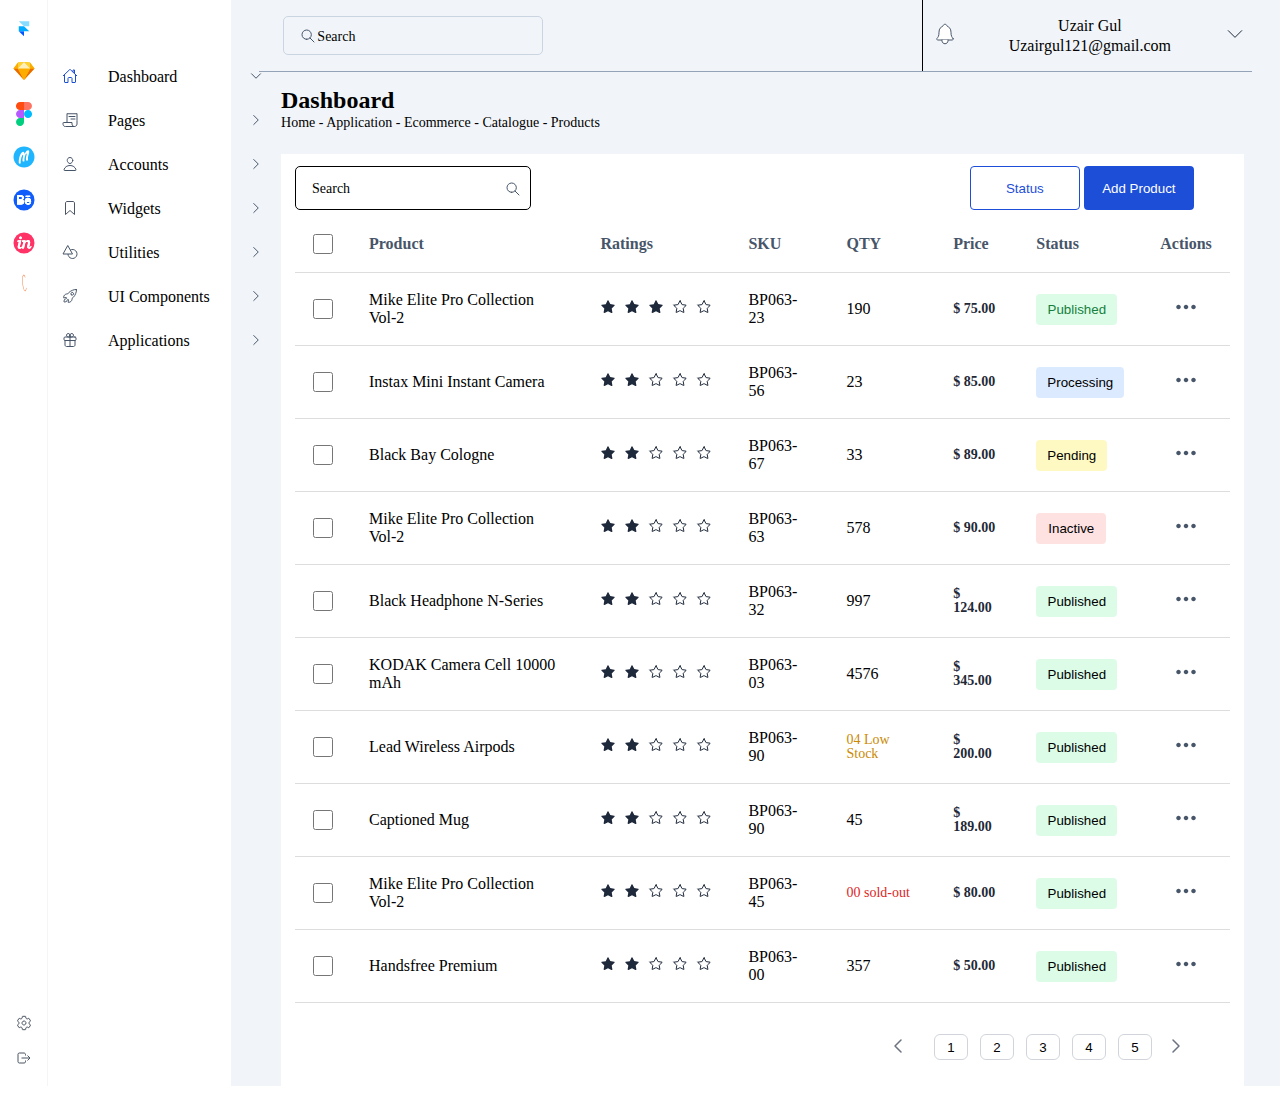
==== commit 96d63d86: "f" ====
--- a/layout.html
+++ b/layout.html
@@ -166,22 +166,25 @@
                 <div class="sidenavmenu">
                     <div class="menulist">
                         <div class="listitem1">
-                            <div class="listitem1-icon1">
-                                <button class="listitem1-icon1">
-                                    <svg xmlns="http://www.w3.org/2000/svg" width="16" height="16" viewBox="0 0 16 16"
-                                        fill="none">
-                                        <path
-                                            d="M2.5 6.625V14C2.5 14.1326 2.55268 14.2598 2.64645 14.3536C2.74021 14.4473 2.86739 14.5 3 14.5H6V10.25C6 10.0511 6.07902 9.86032 6.21967 9.71967C6.36032 9.57902 6.55109 9.5 6.75 9.5H9.25C9.44891 9.5 9.63968 9.57902 9.78033 9.71967C9.92098 9.86032 10 10.0511 10 10.25V14.5H13C13.1326 14.5 13.2598 14.4473 13.3536 14.3536C13.4473 14.2598 13.5 14.1326 13.5 14V6.625"
-                                            stroke="#1D4ED8" stroke-linejoin="round" />
-                                        <path
-                                            d="M15 7.99993L8.34031 1.62494C8.18406 1.45994 7.81875 1.45807 7.65969 1.62494L1 7.99993"
-                                            stroke="#1D4ED8" stroke-linejoin="round" />
-                                        <path d="M12.5 5.59375V2H11V4.15625" stroke="#1D4ED8" stroke-linejoin="round" />
-                                    </svg>
-                                </button>
-                            </div>
-                            <div class="listitem1-icon2">
-                                <p id="listitem1-p">Dashboard</p>
+                            <div class="fdiv">
+                                <div class="listitem1-icon1">
+                                    <button class="listitem1-icon1">
+                                        <svg xmlns="http://www.w3.org/2000/svg" width="16" height="16"
+                                            viewBox="0 0 16 16" fill="none">
+                                            <path
+                                                d="M2.5 6.625V14C2.5 14.1326 2.55268 14.2598 2.64645 14.3536C2.74021 14.4473 2.86739 14.5 3 14.5H6V10.25C6 10.0511 6.07902 9.86032 6.21967 9.71967C6.36032 9.57902 6.55109 9.5 6.75 9.5H9.25C9.44891 9.5 9.63968 9.57902 9.78033 9.71967C9.92098 9.86032 10 10.0511 10 10.25V14.5H13C13.1326 14.5 13.2598 14.4473 13.3536 14.3536C13.4473 14.2598 13.5 14.1326 13.5 14V6.625"
+                                                stroke="#1D4ED8" stroke-linejoin="round" />
+                                            <path
+                                                d="M15 7.99993L8.34031 1.62494C8.18406 1.45994 7.81875 1.45807 7.65969 1.62494L1 7.99993"
+                                                stroke="#1D4ED8" stroke-linejoin="round" />
+                                            <path d="M12.5 5.59375V2H11V4.15625" stroke="#1D4ED8"
+                                                stroke-linejoin="round" />
+                                        </svg>
+                                    </button>
+                                </div>
+                                <div class="listitem1-icon2">
+                                    <p id="listitem1-p">Dashboard</p>
+                                </div>
                             </div>
                             <button class="listitem1-icon3">
                                 <div class="listitem1-icon3">
@@ -194,25 +197,27 @@
                             </button>
                         </div>
                         <div class="listitem2">
-                            <button class="listitem1-icon1">
-                                <div class="listitem2-icon1">
-                                    <svg xmlns="http://www.w3.org/2000/svg" width="16" height="16" viewBox="0 0 16 16"
-                                        fill="none">
-                                        <path
-                                            d="M5 10.5V1.5L6 2L7 1.5L7.99813 2L9.00969 1.5L10 2L10.9934 1.5L11.9913 2L13 1.5L14.0003 2L15 1.5V8.5"
-                                            stroke="#475569" stroke-linejoin="round" />
-                                        <path
-                                            d="M15.0001 8.5V12C15.0001 12.663 14.7367 13.2989 14.2678 13.7678C13.799 14.2366 13.1631 14.5 12.5001 14.5V14.5C11.837 14.5 11.2012 14.2366 10.7323 13.7678C10.2635 13.2989 10.0001 12.663 10.0001 12V10.5H1.50008C1.43426 10.4994 1.36898 10.512 1.30805 10.5369C1.24712 10.5618 1.19177 10.5986 1.14523 10.6451C1.09868 10.6917 1.06187 10.747 1.03695 10.808C1.01203 10.8689 0.999497 10.9342 1.00008 11C1.00008 13 1.21071 14.5 3.50008 14.5H12.5001"
-                                            stroke="#475569" stroke-linejoin="round" />
-                                        <path d="M7 4.5H13" stroke="#475569" stroke-linecap="round"
-                                            stroke-linejoin="round" />
-                                        <path d="M9 7H13" stroke="#475569" stroke-linecap="round"
-                                            stroke-linejoin="round" />
-                                    </svg>
+                            <div class="fdiv">
+                                <button class="listitem1-icon1">
+                                    <div class="listitem2-icon1">
+                                        <svg xmlns="http://www.w3.org/2000/svg" width="16" height="16"
+                                            viewBox="0 0 16 16" fill="none">
+                                            <path
+                                                d="M5 10.5V1.5L6 2L7 1.5L7.99813 2L9.00969 1.5L10 2L10.9934 1.5L11.9913 2L13 1.5L14.0003 2L15 1.5V8.5"
+                                                stroke="#475569" stroke-linejoin="round" />
+                                            <path
+                                                d="M15.0001 8.5V12C15.0001 12.663 14.7367 13.2989 14.2678 13.7678C13.799 14.2366 13.1631 14.5 12.5001 14.5V14.5C11.837 14.5 11.2012 14.2366 10.7323 13.7678C10.2635 13.2989 10.0001 12.663 10.0001 12V10.5H1.50008C1.43426 10.4994 1.36898 10.512 1.30805 10.5369C1.24712 10.5618 1.19177 10.5986 1.14523 10.6451C1.09868 10.6917 1.06187 10.747 1.03695 10.808C1.01203 10.8689 0.999497 10.9342 1.00008 11C1.00008 13 1.21071 14.5 3.50008 14.5H12.5001"
+                                                stroke="#475569" stroke-linejoin="round" />
+                                            <path d="M7 4.5H13" stroke="#475569" stroke-linecap="round"
+                                                stroke-linejoin="round" />
+                                            <path d="M9 7H13" stroke="#475569" stroke-linecap="round"
+                                                stroke-linejoin="round" />
+                                        </svg>
+                                    </div>
+                                </button>
+                                <div class="listitem2-icon2">
+                                    <p id="listitem2-p">Pages</p>
                                 </div>
-                            </button>
-                            <div class="listitem2-icon2">
-                                <p id="listitem2-p">Pages</p>
                             </div>
                             <div class="listitem2-icon3">
                                 <button class="listitem1-icon3">
@@ -225,21 +230,23 @@
                             </div>
                         </div>
                         <div class="listitem3">
-                            <button class="listitem1-icon1">
-                                <div class="listitem2-icon1">
-                                    <svg xmlns="http://www.w3.org/2000/svg" width="16" height="16" viewBox="0 0 16 16"
-                                        fill="none">
-                                        <path
-                                            d="M10.75 4.5C10.6275 6.15219 9.37496 7.5 7.99996 7.5C6.62496 7.5 5.37028 6.1525 5.24996 4.5C5.12496 2.78125 6.34371 1.5 7.99996 1.5C9.65621 1.5 10.875 2.8125 10.75 4.5Z"
-                                            stroke="#475569" stroke-linecap="round" stroke-linejoin="round" />
-                                        <path
-                                            d="M8.00001 9.5C5.28126 9.5 2.52189 11 2.01126 13.8313C1.9497 14.1725 2.14283 14.5 2.50001 14.5H13.5C13.8575 14.5 14.0506 14.1725 13.9891 13.8313C13.4781 11 10.7188 9.5 8.00001 9.5Z"
-                                            stroke="#475569" stroke-miterlimit="10" />
-                                    </svg>
+                            <div class="fdiv">
+                                <button class="listitem1-icon1">
+                                    <div class="listitem2-icon1">
+                                        <svg xmlns="http://www.w3.org/2000/svg" width="16" height="16"
+                                            viewBox="0 0 16 16" fill="none">
+                                            <path
+                                                d="M10.75 4.5C10.6275 6.15219 9.37496 7.5 7.99996 7.5C6.62496 7.5 5.37028 6.1525 5.24996 4.5C5.12496 2.78125 6.34371 1.5 7.99996 1.5C9.65621 1.5 10.875 2.8125 10.75 4.5Z"
+                                                stroke="#475569" stroke-linecap="round" stroke-linejoin="round" />
+                                            <path
+                                                d="M8.00001 9.5C5.28126 9.5 2.52189 11 2.01126 13.8313C1.9497 14.1725 2.14283 14.5 2.50001 14.5H13.5C13.8575 14.5 14.0506 14.1725 13.9891 13.8313C13.4781 11 10.7188 9.5 8.00001 9.5Z"
+                                                stroke="#475569" stroke-miterlimit="10" />
+                                        </svg>
+                                    </div>
+                                </button>
+                                <div class="listitem2-icon2">
+                                    <p id="listitem2-p">Accounts</p>
                                 </div>
-                            </button>
-                            <div class="listitem2-icon2">
-                                <p id="listitem2-p">Accounts</p>
                             </div>
                             <div class="listitem2-icon3">
                                 <button class="listitem1-icon3">
@@ -252,18 +259,20 @@
                             </div>
                         </div>
                         <div class="listitem4">
-                            <button class="listitem1-icon1">
-                                <div class="listitem2-icon1">
-                                    <svg xmlns="http://www.w3.org/2000/svg" width="16" height="16" viewBox="0 0 16 16"
-                                        fill="none">
-                                        <path
-                                            d="M11 1.5H5C4.60218 1.5 4.22064 1.65804 3.93934 1.93934C3.65804 2.22064 3.5 2.60218 3.5 3V14.5L8 10.5L12.5 14.5V3C12.5 2.60218 12.342 2.22064 12.0607 1.93934C11.7794 1.65804 11.3978 1.5 11 1.5Z"
-                                            stroke="#4B5563" stroke-linejoin="round" />
-                                    </svg>
+                            <div class="fdiv">
+                                <button class="listitem1-icon1">
+                                    <div class="listitem2-icon1">
+                                        <svg xmlns="http://www.w3.org/2000/svg" width="16" height="16"
+                                            viewBox="0 0 16 16" fill="none">
+                                            <path
+                                                d="M11 1.5H5C4.60218 1.5 4.22064 1.65804 3.93934 1.93934C3.65804 2.22064 3.5 2.60218 3.5 3V14.5L8 10.5L12.5 14.5V3C12.5 2.60218 12.342 2.22064 12.0607 1.93934C11.7794 1.65804 11.3978 1.5 11 1.5Z"
+                                                stroke="#4B5563" stroke-linejoin="round" />
+                                        </svg>
+                                    </div>
+                                </button>
+                                <div class="listitem2-icon2">
+                                    <p id="listitem2-p">Widgets</p>
                                 </div>
-                            </button>
-                            <div class="listitem2-icon2">
-                                <p id="listitem2-p">Widgets</p>
                             </div>
                             <div class="listitem2-icon3">
                                 <button class="listitem1-icon3">
@@ -276,20 +285,22 @@
                             </div>
                         </div>
                         <div class="listitem5">
-                            <button class="listitem1-icon1">
-                                <div class="listitem2-icon1">
-                                    <svg xmlns="http://www.w3.org/2000/svg" width="16" height="16" viewBox="0 0 16 16"
-                                        fill="none">
-                                        <path d="M10.5 10H1L5.75 1.5L10.5 10Z" stroke="#475569"
-                                            stroke-linejoin="round" />
-                                        <path
-                                            d="M8.29125 6.07818C9.15251 5.59297 10.1496 5.40486 11.1284 5.54291C12.1073 5.68096 13.0134 6.13748 13.7069 6.84196C14.4004 7.54643 14.8426 8.45965 14.9652 9.44054C15.0879 10.4214 14.8841 11.4154 14.3854 12.2689C13.8867 13.1225 13.1209 13.788 12.2061 14.1628C11.2914 14.5376 10.2787 14.6008 9.32452 14.3426C8.37031 14.0844 7.52768 13.5191 6.92679 12.7342C6.3259 11.9492 6.0002 10.9883 6 9.99974"
-                                            stroke="#475569" stroke-linejoin="round" />
-                                    </svg>
+                            <div class="fdiv">
+                                <button class="listitem1-icon1">
+                                    <div class="listitem2-icon1">
+                                        <svg xmlns="http://www.w3.org/2000/svg" width="16" height="16"
+                                            viewBox="0 0 16 16" fill="none">
+                                            <path d="M10.5 10H1L5.75 1.5L10.5 10Z" stroke="#475569"
+                                                stroke-linejoin="round" />
+                                            <path
+                                                d="M8.29125 6.07818C9.15251 5.59297 10.1496 5.40486 11.1284 5.54291C12.1073 5.68096 13.0134 6.13748 13.7069 6.84196C14.4004 7.54643 14.8426 8.45965 14.9652 9.44054C15.0879 10.4214 14.8841 11.4154 14.3854 12.2689C13.8867 13.1225 13.1209 13.788 12.2061 14.1628C11.2914 14.5376 10.2787 14.6008 9.32452 14.3426C8.37031 14.0844 7.52768 13.5191 6.92679 12.7342C6.3259 11.9492 6.0002 10.9883 6 9.99974"
+                                                stroke="#475569" stroke-linejoin="round" />
+                                        </svg>
+                                    </div>
+                                </button>
+                                <div class="listitem2-icon2">
+                                    <p id="listitem2-p">Utilities</p>
                                 </div>
-                            </button>
-                            <div class="listitem2-icon2">
-                                <p id="listitem2-p">Utilities</p>
                             </div>
                             <div class="listitem2-icon3">
                                 <button class="listitem1-icon3">
@@ -302,21 +313,23 @@
                             </div>
                         </div>
                         <div class="listitem6">
-                            <button class="listitem1-icon1">
-                                <div class="listitem2-icon1">
-                                    <svg xmlns="http://www.w3.org/2000/svg" width="16" height="16" viewBox="0 0 16 16"
-                                        fill="none">
-                                        <path
-                                            d="M14.4316 1.68194C14.4263 1.6563 14.4137 1.6327 14.3955 1.61393C14.3772 1.59517 14.354 1.58201 14.3285 1.576C12.6291 1.16038 8.70346 2.64132 6.5744 4.76882C6.19495 5.14515 5.84896 5.55377 5.54034 5.99007C4.88409 5.93069 4.22784 5.98069 3.66909 6.22444C2.09127 6.91819 1.63221 8.73007 1.50409 9.50788C1.49714 9.5505 1.50011 9.59414 1.51275 9.63543C1.52539 9.67672 1.54737 9.71455 1.57699 9.74597C1.6066 9.7774 1.64305 9.80159 1.68352 9.81666C1.72399 9.83173 1.76738 9.83728 1.81034 9.83288L4.34377 9.55475C4.34553 9.74584 4.357 9.93671 4.37815 10.1266C4.39137 10.2579 4.44994 10.3804 4.54377 10.4732L5.52471 11.4541C5.61753 11.548 5.74021 11.6066 5.87159 11.6198C6.06036 11.6408 6.25008 11.6523 6.44002 11.6541L6.16221 14.1854C6.15787 14.2283 6.16346 14.2716 6.17853 14.312C6.19361 14.3524 6.21778 14.3888 6.24916 14.4184C6.28054 14.4479 6.3183 14.4699 6.35953 14.4825C6.40075 14.4952 6.44433 14.4982 6.4869 14.4913C7.26502 14.3663 9.08065 13.9073 9.77034 12.3298C10.0141 11.7704 10.0641 11.1176 10.0078 10.4644C10.4454 10.1561 10.8552 9.8101 11.2325 9.43038C13.3694 7.30538 14.841 3.466 14.4316 1.68194ZM9.33315 6.67757C9.1465 6.49096 9.01938 6.2532 8.96787 5.99435C8.91636 5.7355 8.94277 5.46718 9.04375 5.22334C9.14474 4.9795 9.31577 4.77108 9.53521 4.62444C9.75466 4.4778 10.0127 4.39954 10.2766 4.39954C10.5405 4.39954 10.7985 4.4778 11.018 4.62444C11.2374 4.77108 11.4084 4.9795 11.5094 5.22334C11.6104 5.46718 11.6368 5.7355 11.5853 5.99435C11.5338 6.2532 11.4067 6.49096 11.22 6.67757C11.0962 6.80163 10.9492 6.90005 10.7873 6.96721C10.6254 7.03437 10.4519 7.06894 10.2766 7.06894C10.1013 7.06894 9.92778 7.03437 9.76589 6.96721C9.604 6.90005 9.45695 6.80163 9.33315 6.67757V6.67757Z"
-                                            stroke="#475569" stroke-linecap="round" stroke-linejoin="round" />
-                                        <path
-                                            d="M3.42625 11C3.11472 11.0382 2.8249 11.1795 2.60281 11.4012C2.05219 11.9537 2 14 2 14C2 14 4.0475 13.9478 4.59844 13.3966C4.82112 13.1748 4.96258 12.8845 5 12.5725"
-                                            stroke="#475569" stroke-linecap="round" stroke-linejoin="round" />
-                                    </svg>
+                            <div class="fdiv">
+                                <button class="listitem1-icon1">
+                                    <div class="listitem2-icon1">
+                                        <svg xmlns="http://www.w3.org/2000/svg" width="16" height="16"
+                                            viewBox="0 0 16 16" fill="none">
+                                            <path
+                                                d="M14.4316 1.68194C14.4263 1.6563 14.4137 1.6327 14.3955 1.61393C14.3772 1.59517 14.354 1.58201 14.3285 1.576C12.6291 1.16038 8.70346 2.64132 6.5744 4.76882C6.19495 5.14515 5.84896 5.55377 5.54034 5.99007C4.88409 5.93069 4.22784 5.98069 3.66909 6.22444C2.09127 6.91819 1.63221 8.73007 1.50409 9.50788C1.49714 9.5505 1.50011 9.59414 1.51275 9.63543C1.52539 9.67672 1.54737 9.71455 1.57699 9.74597C1.6066 9.7774 1.64305 9.80159 1.68352 9.81666C1.72399 9.83173 1.76738 9.83728 1.81034 9.83288L4.34377 9.55475C4.34553 9.74584 4.357 9.93671 4.37815 10.1266C4.39137 10.2579 4.44994 10.3804 4.54377 10.4732L5.52471 11.4541C5.61753 11.548 5.74021 11.6066 5.87159 11.6198C6.06036 11.6408 6.25008 11.6523 6.44002 11.6541L6.16221 14.1854C6.15787 14.2283 6.16346 14.2716 6.17853 14.312C6.19361 14.3524 6.21778 14.3888 6.24916 14.4184C6.28054 14.4479 6.3183 14.4699 6.35953 14.4825C6.40075 14.4952 6.44433 14.4982 6.4869 14.4913C7.26502 14.3663 9.08065 13.9073 9.77034 12.3298C10.0141 11.7704 10.0641 11.1176 10.0078 10.4644C10.4454 10.1561 10.8552 9.8101 11.2325 9.43038C13.3694 7.30538 14.841 3.466 14.4316 1.68194ZM9.33315 6.67757C9.1465 6.49096 9.01938 6.2532 8.96787 5.99435C8.91636 5.7355 8.94277 5.46718 9.04375 5.22334C9.14474 4.9795 9.31577 4.77108 9.53521 4.62444C9.75466 4.4778 10.0127 4.39954 10.2766 4.39954C10.5405 4.39954 10.7985 4.4778 11.018 4.62444C11.2374 4.77108 11.4084 4.9795 11.5094 5.22334C11.6104 5.46718 11.6368 5.7355 11.5853 5.99435C11.5338 6.2532 11.4067 6.49096 11.22 6.67757C11.0962 6.80163 10.9492 6.90005 10.7873 6.96721C10.6254 7.03437 10.4519 7.06894 10.2766 7.06894C10.1013 7.06894 9.92778 7.03437 9.76589 6.96721C9.604 6.90005 9.45695 6.80163 9.33315 6.67757V6.67757Z"
+                                                stroke="#475569" stroke-linecap="round" stroke-linejoin="round" />
+                                            <path
+                                                d="M3.42625 11C3.11472 11.0382 2.8249 11.1795 2.60281 11.4012C2.05219 11.9537 2 14 2 14C2 14 4.0475 13.9478 4.59844 13.3966C4.82112 13.1748 4.96258 12.8845 5 12.5725"
+                                                stroke="#475569" stroke-linecap="round" stroke-linejoin="round" />
+                                        </svg>
+                                    </div>
+                                </button>
+                                <div class="listitem2-icon2">
+                                    <p id="listitem2-p">UI Components</p>
                                 </div>
-                            </button>
-                            <div class="listitem2-icon2">
-                                <p id="listitem2-p">UI Components</p>
                             </div>
                             <div class="listitem2-icon3">
                                 <button class="listitem1-icon3">
@@ -329,29 +342,31 @@
                             </div>
                         </div>
                         <div class="listitem7">
-                            <button class="listitem1-icon1">
-                                <div class="listitem2-icon1">
-                                    <svg xmlns="http://www.w3.org/2000/svg" width="16" height="16" viewBox="0 0 16 16"
-                                        fill="none">
-                                        <path
-                                            d="M8 3.24997V4.99997H9.75C10.0961 4.99997 10.4345 4.89733 10.7222 4.70504C11.01 4.51275 11.2343 4.23943 11.3668 3.91966C11.4992 3.59989 11.5339 3.24803 11.4664 2.90856C11.3988 2.56909 11.2322 2.25727 10.9874 2.01253C10.7427 1.76779 10.4309 1.60112 10.0914 1.5336C9.75194 1.46607 9.40007 1.50073 9.0803 1.63318C8.76053 1.76563 8.48722 1.98994 8.29493 2.27772C8.10264 2.56551 8 2.90385 8 3.24997V3.24997Z"
-                                            stroke="#475569" stroke-miterlimit="10" stroke-linecap="round" />
-                                        <path
-                                            d="M8 3.24997C8 3.73309 8 4.99997 8 4.99997H6.25C5.90388 4.99997 5.56554 4.89733 5.27775 4.70504C4.98997 4.51275 4.76566 4.23943 4.63321 3.91966C4.50076 3.59989 4.4661 3.24803 4.53363 2.90856C4.60115 2.56909 4.76782 2.25727 5.01256 2.01253C5.25731 1.76779 5.56913 1.60112 5.90859 1.5336C6.24806 1.46607 6.59993 1.50073 6.9197 1.63318C7.23947 1.76563 7.51278 1.98994 7.70507 2.27772C7.89737 2.56551 8 2.90385 8 3.24997V3.24997Z"
-                                            stroke="#475569" stroke-miterlimit="10" stroke-linecap="round" />
-                                        <path
-                                            d="M13 5H3C2.44772 5 2 5.44772 2 6V7.5C2 8.05228 2.44772 8.5 3 8.5H13C13.5523 8.5 14 8.05228 14 7.5V6C14 5.44772 13.5523 5 13 5Z"
-                                            stroke="#475569" stroke-linecap="round" stroke-linejoin="round" />
-                                        <path
-                                            d="M13 8.5V13C13 13.3978 12.842 13.7794 12.5607 14.0607C12.2794 14.342 11.8978 14.5 11.5 14.5H4.5C4.10218 14.5 3.72064 14.342 3.43934 14.0607C3.15804 13.7794 3 13.3978 3 13V8.5"
-                                            stroke="#475569" stroke-linecap="round" stroke-linejoin="round" />
-                                        <path d="M8 5V14.5" stroke="#475569" stroke-linecap="round"
-                                            stroke-linejoin="round" />
-                                    </svg>
+                            <div class="fdiv">
+                                <button class="listitem1-icon1">
+                                    <div class="listitem2-icon1">
+                                        <svg xmlns="http://www.w3.org/2000/svg" width="16" height="16"
+                                            viewBox="0 0 16 16" fill="none">
+                                            <path
+                                                d="M8 3.24997V4.99997H9.75C10.0961 4.99997 10.4345 4.89733 10.7222 4.70504C11.01 4.51275 11.2343 4.23943 11.3668 3.91966C11.4992 3.59989 11.5339 3.24803 11.4664 2.90856C11.3988 2.56909 11.2322 2.25727 10.9874 2.01253C10.7427 1.76779 10.4309 1.60112 10.0914 1.5336C9.75194 1.46607 9.40007 1.50073 9.0803 1.63318C8.76053 1.76563 8.48722 1.98994 8.29493 2.27772C8.10264 2.56551 8 2.90385 8 3.24997V3.24997Z"
+                                                stroke="#475569" stroke-miterlimit="10" stroke-linecap="round" />
+                                            <path
+                                                d="M8 3.24997C8 3.73309 8 4.99997 8 4.99997H6.25C5.90388 4.99997 5.56554 4.89733 5.27775 4.70504C4.98997 4.51275 4.76566 4.23943 4.63321 3.91966C4.50076 3.59989 4.4661 3.24803 4.53363 2.90856C4.60115 2.56909 4.76782 2.25727 5.01256 2.01253C5.25731 1.76779 5.56913 1.60112 5.90859 1.5336C6.24806 1.46607 6.59993 1.50073 6.9197 1.63318C7.23947 1.76563 7.51278 1.98994 7.70507 2.27772C7.89737 2.56551 8 2.90385 8 3.24997V3.24997Z"
+                                                stroke="#475569" stroke-miterlimit="10" stroke-linecap="round" />
+                                            <path
+                                                d="M13 5H3C2.44772 5 2 5.44772 2 6V7.5C2 8.05228 2.44772 8.5 3 8.5H13C13.5523 8.5 14 8.05228 14 7.5V6C14 5.44772 13.5523 5 13 5Z"
+                                                stroke="#475569" stroke-linecap="round" stroke-linejoin="round" />
+                                            <path
+                                                d="M13 8.5V13C13 13.3978 12.842 13.7794 12.5607 14.0607C12.2794 14.342 11.8978 14.5 11.5 14.5H4.5C4.10218 14.5 3.72064 14.342 3.43934 14.0607C3.15804 13.7794 3 13.3978 3 13V8.5"
+                                                stroke="#475569" stroke-linecap="round" stroke-linejoin="round" />
+                                            <path d="M8 5V14.5" stroke="#475569" stroke-linecap="round"
+                                                stroke-linejoin="round" />
+                                        </svg>
+                                    </div>
+                                </button>
+                                <div class="listitem2-icon2">
+                                    <p id="listitem2-p">Applications</p>
                                 </div>
-                            </button>
-                            <div class="listitem2-icon2">
-                                <p id="listitem2-p">Applications</p>
                             </div>
                             <div class="listitem2-icon3">
                                 <button class="listitem1-icon3">
@@ -367,7 +382,7 @@
                 </div>
             </div>
         </div>
-        <section>
+        <section class="section">
             <div class="rightsection">
                 <div class="uppernav">
                     <div class="nav1">
--- a/layoutstyle.css
+++ b/layoutstyle.css
@@ -17,22 +17,25 @@
 .bodycontainer {
   /* max-width: 1520px; */
   width: 100%;
-  max-height: 746px;
+  /* he */
+  /* max-height: 746px; */
   display: flex;
   /* box-sizing: border-box; */
   margin-inline: auto;
+  background: #f1f5f9;
 }
 
 .leftflexcontainer {
-  max-width: 236px;
-  width: 100%;
+  /* max-width: 236px; */
+  width: 18.05%;
   display: flex;
   min-height: 1056px;
+  background: #fff;
 }
 
 .toolbar {
-  max-width: 52px;
-  width: 100%;
+  /* max-width: 52px; */
+  /* width: 100%; */
   padding: 16px 12px;
   display: flex;
   flex-direction: column;
@@ -40,19 +43,18 @@
   border-radius: 6px 0px 0px 6px;
   background: #fff;
   box-shadow: -1px 0px 0px 0px rgba(0, 0, 0, 0.04) inset;
-  display: flex;
-  align-items: flex-start;
-  align-self: stretch;
+  /* align-items: flex-start; */
+  /* align-self: stretch; */
   /* gap: 760px; */
 }
 
 .upperdiv {
-  max-width: 24px;
-  width: 100%;
-  height: 264px;
-  display: flex;
-  flex-direction: column;
-  align-items: flex-start;
+  /* max-width: 24px; */
+  width: 100%;
+  /* height: 264px; */
+  /* display: flex; */
+  /* flex-direction: column; */
+  /* align-items: flex-start; */
 }
 
 .upperdivitems {
@@ -60,26 +62,35 @@
   flex-direction: column;
   gap: 16px;
 }
-
+.lowerdiv{
+  display: flex;
+  flex-direction: column;
+  align-items: center;
+  gap: 16px;
+}
 .lowerdivicons {
   border: none;
   background: transparent;
 }
 
 .sidenavbar {
-  max-width: 208px;
-  width: 100%;
-  display: flex;
-  flex-direction: column;
+  /* max-width: 208px; */
+  width: 100%;
+  /* display: flex; */
+  /* flex-direction: column; */
   padding: 56px 0px;
 }
 
 .sidenavmenu {
   width: 100%;
-  height: 100%;
-  display: flex;
-  flex-direction: column;
-  align-items: flex-start;
+  /* height: 100%; */
+  /* display: flex; */
+  /* flex-direction: column; */
+  /* align-items: flex-start; */
+}
+.fdiv {
+  display: flex;
+  gap: 30px;
 }
 
 .menulist {
@@ -156,17 +167,19 @@
   padding: 12px 14px;
 }
 .section {
-  width: 100%;
+  width: 81.94%;
 }
 
 .rightsection {
   /* max-width: 1280px; */
   width: 100%;
   max-height: 1086px;
-  background: #f1f5f9;
+  /* background: #f1f5f9; */
   /* border-bottom: 1px solid black; */
-  padding-bottom: 16px;
-  margin-left: 10px;
+  padding-bottom: 32px;
+  /* margin-left: 10px; */
+  padding-right: 28px;
+  padding-left: 28px;
 }
 
 .uppernav {
@@ -185,17 +198,17 @@
   border-bottom: 1px solid #94a3b8;
   display: flex;
   justify-content: space-between;
-  gap: 614px;
+  /* gap: 614px; */
 }
 
 .search {
-  /* max-width: 460px; */
+  max-width: 260px;
   width: 100%;
   display: flex;
   gap: 8px;
   align-items: center;
   padding: 12px 16px;
-  margin: 16px 28px;
+  margin: 16px 24px;
   background-color: #f1f5f9;
   border: 1px solid #cbd5e1;
   border-radius: 5px;
@@ -218,6 +231,14 @@
   text-align: left;
 }
 
+.notandmail {
+  max-width: 330px;
+  width: 100%;
+  border-left: 1px #94a3b8;
+  display: flex;
+  border-left: 1px solid black;
+  justify-content: space-between;
+}
 .bellicon {
   padding-left: 10px;
   color: #fff;
@@ -226,29 +247,22 @@
   color: #1d4ed8;
 }
 
-.notandmail {
-  /* max-width: 400px; */
-  width: 100%;
-  border-left: 1px #94a3b8;
-  display: flex;
-  gap: 40px;
-  border-left: 1px solid black;
-  justify-content: space-between;
-}
-
 .name-email {
   display: flex;
   flex-direction: column;
   gap: 2px;
   align-items: center;
   justify-content: center;
+}
+.dropdownbutton {
+  padding-right: 5px;
 }
 
 .dashboard h1 {
   width: 127px;
   height: 24px;
   top: 88px;
-  left: 288px;
+  /* left: 288px; */
   font-family: Inter;
   font-size: 24px;
   font-weight: 600;
@@ -275,8 +289,8 @@
 
 .tablediv {
   /* max-width: 1124px; */
-  width: 100%;
-  margin-top: 12px;
+  /* width: 100%; */
+  margin-top: 24px;
   margin-left: 22px;
   padding: 12px 14px;
   background-color: #fff;
@@ -295,7 +309,7 @@
 }
 
 .search2 {
-  max-width: 260px;
+  max-width: 236px;
   width: 100%;
   display: flex;
   justify-content: space-between;
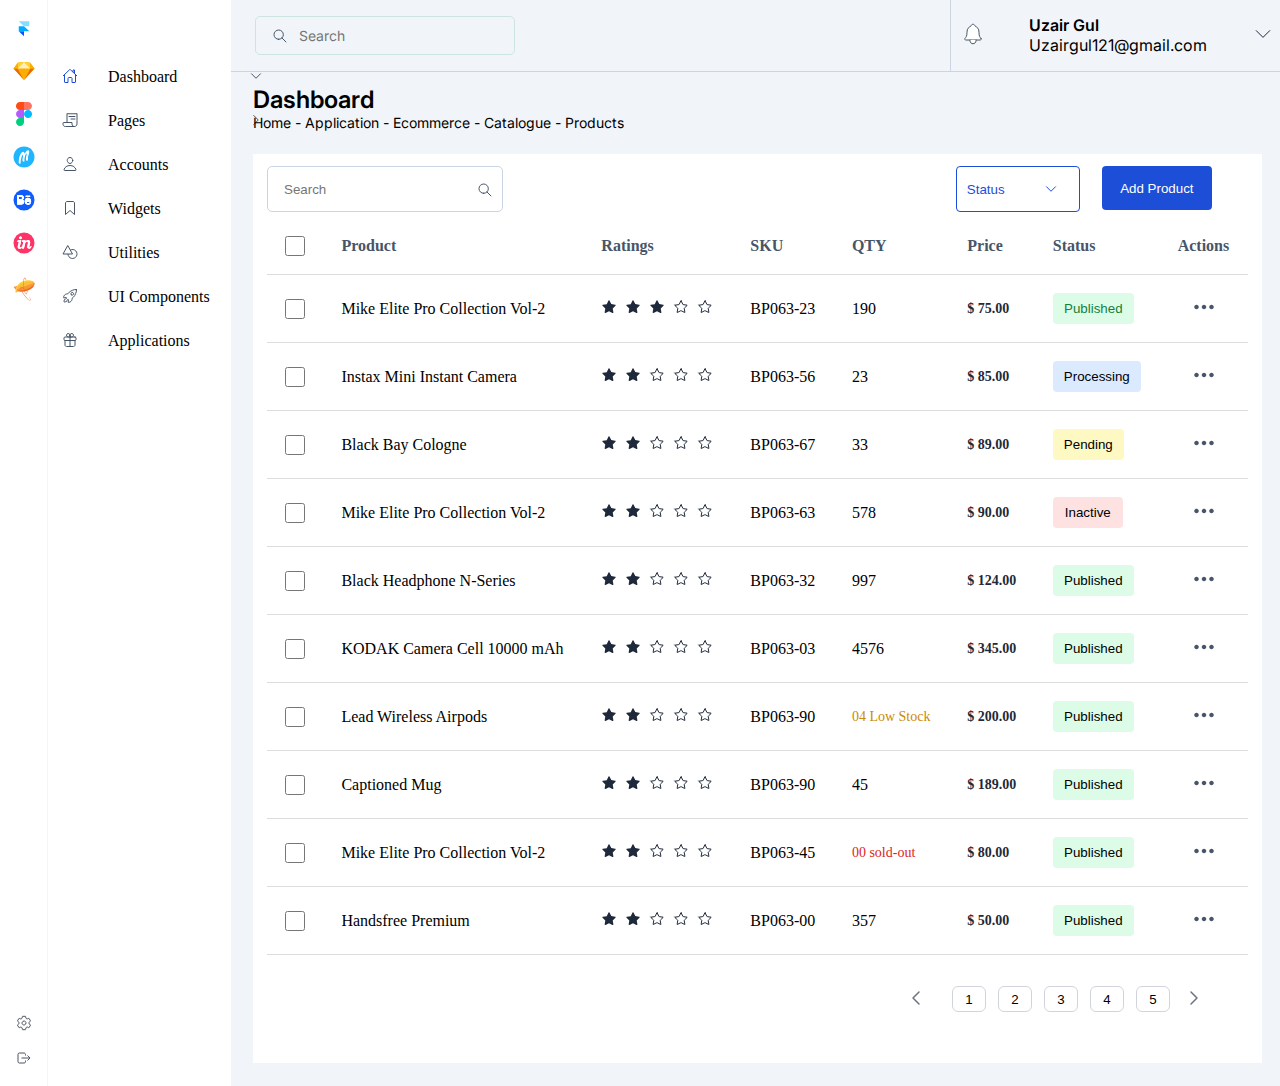
==== commit 07fba708: "d" ====
--- a/layout.html
+++ b/layout.html
@@ -4,6 +4,9 @@
 <head>
     <meta charset="UTF-8" />
     <meta name="viewport" content="width=device-width, initial-scale=1.0" />
+    <link rel="preconnect" href="https://fonts.googleapis.com">
+    <link rel="preconnect" href="https://fonts.gstatic.com" crossorigin>
+    <link href="https://fonts.googleapis.com/css2?family=Inter:wght@100..900&display=swap" rel="stylesheet" href="layoutstyle.css">
     <link rel="stylesheet" href="layoutstyle.css" />
     <title>Layout</title>
 </head>
@@ -127,12 +130,34 @@
                         </button>
                         <button class="listitem1-icon3">
                             <div class="item7">
-                                <svg xmlns="http://www.w3.org/2000/svg" width="5" height="18" viewBox="0 0 5 18"
-                                    fill="none">
-                                    <path fill-rule="evenodd" clip-rule="evenodd"
-                                        d="M4.4435 13.7985L4.43611 13.8883C4.3134 15.3808 3.9903 17.1751 3.14785 17.2477C3.1309 17.2492 3.11332 17.25 3.09575 17.25C2.52345 17.25 1.982 16.444 1.48649 14.8544C1.01766 13.3505 0.653852 11.3313 0.462085 9.16872C0.270306 7.00662 0.273184 4.95578 0.470177 3.39402C0.684896 1.69217 1.09368 0.803416 1.6851 0.752401C1.70258 0.750817 1.7207 0.75 1.7386 0.75C2.15377 0.75 2.77947 1.21209 3.42002 3.3644L3.00178 3.44375C2.78791 2.7245 2.55483 2.13952 2.32345 1.73756C2.10941 1.36575 1.9013 1.161 1.73741 1.161C1.73203 1.161 1.72661 1.16122 1.72126 1.16167C1.46491 1.1838 1.09158 1.79502 0.883444 3.44476C0.68996 4.97851 0.687625 6.99862 0.876872 9.13297C1.06623 11.2676 1.4241 13.2567 1.88451 14.7336C2.09071 15.3951 2.31688 15.9402 2.53857 16.3102C2.74299 16.6513 2.94083 16.8392 3.09562 16.8392C3.10095 16.8392 3.10625 16.8389 3.11153 16.8385C3.35681 16.8174 3.81905 16.1813 4.01359 13.9435L4.4435 13.7985Z"
+                                <svg width="24" height="27" viewBox="0 0 24 27" fill="none"
+                                    xmlns="http://www.w3.org/2000/svg">
+                                    <path fill-rule="evenodd" clip-rule="evenodd"
+                                        d="M4.73679 15.1262L3.63821 15.5207L3.57922 18.7331L7.38215 17.3676C6.07779 16.9369 5.12527 16.1792 4.73679 15.1262Z"
+                                        fill="#FDBD39" />
+                                    <path fill-rule="evenodd" clip-rule="evenodd"
+                                        d="M5.31172 11.7284L1.5 13.0971L3.63822 15.5206L4.7368 15.1261C4.34947 14.0762 4.58833 12.8894 5.31172 11.7284Z"
+                                        fill="#F69833" />
+                                    <path fill-rule="evenodd" clip-rule="evenodd"
+                                        d="M11.7253 7.09298C6.87146 8.83592 3.7422 12.4325 4.73596 15.1261L22.3134 8.81438C21.3196 6.12072 16.5792 5.35003 11.7253 7.09298Z"
+                                        fill="#FECF33" />
+                                    <path fill-rule="evenodd" clip-rule="evenodd"
+                                        d="M15.3241 16.8476C20.178 15.1046 23.3131 11.524 22.3135 8.81439L4.73602 15.1262C5.73565 17.8358 10.4702 18.5905 15.3241 16.8476Z"
+                                        fill="#EE6723" />
+                                    <path fill-rule="evenodd" clip-rule="evenodd"
+                                        d="M22.3135 8.81439L4.73602 15.1262C5.08021 16.0591 6.39275 16.5187 8.23439 16.5187C10.0298 16.5187 12.3282 16.0822 14.7243 15.2218C19.5782 13.4788 22.9932 10.6569 22.3135 8.81439Z"
+                                        fill="#F69833" />
+                                    <path fill-rule="evenodd" clip-rule="evenodd"
+                                        d="M18.816 7.42172C17.0205 7.42172 14.7222 7.85828 12.3261 8.71869C7.47219 10.4616 4.05715 13.2836 4.73691 15.1261L22.3143 8.81433C21.9702 7.88136 20.6576 7.42172 18.816 7.42172Z"
+                                        fill="#FDBD39" />
+                                    <path fill-rule="evenodd" clip-rule="evenodd"
+                                        d="M17.8459 26.6175H17.8458C17.3286 26.6175 16.5656 26.1584 15.578 25.2528C14.4097 24.1814 13.0713 22.6122 11.8094 20.8342C10.5475 19.0563 9.51062 17.2788 8.88973 15.8292C8.21324 14.2494 8.11679 13.278 8.60304 12.9421C8.70966 12.8685 8.83818 12.8312 8.985 12.8312C9.38053 12.8312 10.1512 13.1207 11.5763 14.4997L11.6075 14.5298L11.6033 14.5727C11.5935 14.6718 11.5845 14.7717 11.5765 14.8698L11.5607 15.0647L11.4208 14.9262C9.88534 13.4056 9.20941 13.2415 8.99004 13.2415C8.92749 13.2415 8.87767 13.254 8.84196 13.2786C8.63104 13.4243 8.61747 14.1378 9.27332 15.6692C9.88314 17.093 10.9049 18.8437 12.1505 20.5985C13.3961 22.3536 14.714 23.8996 15.8615 24.9518C17.0989 26.0865 17.6565 26.209 17.8389 26.209C17.9018 26.209 17.953 26.1957 17.9909 26.1695C18.2134 26.0158 18.2137 25.2515 17.4823 23.6031L17.4487 23.5275L17.5222 23.4879C17.5957 23.4484 17.6668 23.4094 17.7335 23.3722L17.8215 23.323L17.8621 23.4144C18.3807 24.5823 18.8655 26.0668 18.2298 26.506C18.1226 26.58 17.9935 26.6175 17.8459 26.6175ZM17.8458 26.4374H17.8459L17.8458 26.5275L17.8458 26.4374Z"
+                                        fill="#EE6723" />
+                                    <path fill-rule="evenodd" clip-rule="evenodd"
+                                        d="M15.4435 16.7985L15.4361 16.8883C15.3134 18.3808 14.9903 20.1751 14.1478 20.2477C14.1309 20.2492 14.1133 20.25 14.0957 20.25C13.5234 20.25 12.982 19.444 12.4865 17.8544C12.0177 16.3505 11.6539 14.3313 11.4621 12.1687C11.2703 10.0066 11.2732 7.95578 11.4702 6.39402C11.6849 4.69217 12.0937 3.80342 12.6851 3.7524C12.7026 3.75082 12.7207 3.75 12.7386 3.75C13.1538 3.75 13.7795 4.21209 14.42 6.3644L14.0018 6.44375C13.7879 5.7245 13.5548 5.13952 13.3235 4.73756C13.1094 4.36575 12.9013 4.161 12.7374 4.161C12.732 4.161 12.7266 4.16122 12.7213 4.16167C12.4649 4.1838 12.0916 4.79502 11.8834 6.44476C11.69 7.97851 11.6876 9.99862 11.8769 12.133C12.0662 14.2676 12.4241 16.2567 12.8845 17.7336C13.0907 18.3951 13.3169 18.9402 13.5386 19.3102C13.743 19.6513 13.9408 19.8392 14.0956 19.8392C14.1009 19.8392 14.1062 19.8389 14.1115 19.8385C14.3568 19.8174 14.819 19.1813 15.0136 16.9435L15.4435 16.7985Z"
                                         fill="#EE6723" />
                                 </svg>
+
                             </div>
                         </button>
                     </div>
@@ -404,7 +429,8 @@
                                     </defs>
                                 </svg>
                             </button>
-                            <div class="searchtext">Search</div>
+                            <input class="searchtext" type="text" name="" id="" placeholder="Search"
+                                style="border: none; outline: none; background-color: transparent;">
                         </div>
                         <div class="notandmail">
                             <button class="bellicon">
@@ -440,8 +466,9 @@
                 <div class="tablediv">
                     <div class="search-buttons">
                         <div class="search2">
-                            <div class="search2text">Search</div>
-                            <button class="searchicon2">
+                            <input type="text" name="" id="searchtext2" placeholder="Search"
+                                style="border: none; outline: none;">
+                            <button type="submit" class="searchicon2">
                                 <svg xmlns="http://www.w3.org/2000/svg" width="16" height="16" viewBox="0 0 16 16"
                                     fill="none">
                                     <g clip-path="url(#clip0_1_1043)">
@@ -460,7 +487,22 @@
                             </button>
                         </div>
                         <div class="twobuttons">
-                            <button class="fbtn">Status</button>
+                            <div class="fbtn">
+                                <select class="ffbtn" style="appearance: none;" name="" id="">
+                                    <option value="">Status</option>
+                                    <option value="">Published</option>
+                                    <option value="">Processing</option>
+                                    <option value="">Active</option>
+                                    <option value="">Inactive</option>
+                                </select>
+                                <svg width="16" height="16" viewBox="0 0 16 16" fill="none" xmlns="http://www.w3.org/2000/svg">
+                                    <path d="M3.5 5.75L8 10.25L12.5 5.75" stroke="#1D4ED8" stroke-linecap="round" stroke-linejoin="round"/>
+                                    </svg>
+                                <div>
+                                    
+                                </div>
+                                    
+                            </div>
                             <button class="sbtn">Add Product</button>
                         </div>
                     </div>
--- a/layoutstyle.css
+++ b/layoutstyle.css
@@ -23,6 +23,7 @@
   /* box-sizing: border-box; */
   margin-inline: auto;
   background: #f1f5f9;
+  min-height: 100vh;
 }
 
 .leftflexcontainer {
@@ -36,6 +37,7 @@
 .toolbar {
   /* max-width: 52px; */
   /* width: 100%; */
+  min-height: 100vh;
   padding: 16px 12px;
   display: flex;
   flex-direction: column;
@@ -178,8 +180,8 @@
   /* border-bottom: 1px solid black; */
   padding-bottom: 32px;
   /* margin-left: 10px; */
-  padding-right: 28px;
-  padding-left: 28px;
+  /* padding-right: 28px; */
+  /* padding-left: 28px; */
 }
 
 .uppernav {
@@ -195,7 +197,7 @@
   /* max-width: 1280px; */
   width: 100%;
   height: 72px;
-  border-bottom: 1px solid #94a3b8;
+  border-bottom: 1px solid #CBD5E1;
   display: flex;
   justify-content: space-between;
   /* gap: 614px; */
@@ -205,15 +207,14 @@
   max-width: 260px;
   width: 100%;
   display: flex;
-  gap: 8px;
+  gap: 18px;
   align-items: center;
   padding: 12px 16px;
   margin: 16px 24px;
   background-color: #f1f5f9;
-  border: 1px solid #cbd5e1;
+  border: 1px solid #CDE5E1;
   border-radius: 5px;
 }
-
 .searchicon {
   width: 9.33px;
   height: 9.33px;
@@ -234,9 +235,8 @@
 .notandmail {
   max-width: 330px;
   width: 100%;
-  border-left: 1px #94a3b8;
-  display: flex;
-  border-left: 1px solid black;
+  border-left: 1px solid #CBD5E1;
+  display: flex;
   justify-content: space-between;
 }
 .bellicon {
@@ -251,11 +251,25 @@
   display: flex;
   flex-direction: column;
   gap: 2px;
-  align-items: center;
-  justify-content: center;
+  /* align-items: center; */
+  justify-content: center;
+  /* justify-items: left; */
 }
 .dropdownbutton {
   padding-right: 5px;
+}
+.name{
+  width: 83px;
+  height: 16px;
+  font-family: Inter;
+  font-size: 16px;
+  font-weight: 600;
+  line-height: 16px;
+}
+.mail{
+font-family: Inter;
+font-weight: 400;
+
 }
 
 .dashboard h1 {
@@ -297,7 +311,7 @@
   display: flex;
   flex-direction: column;
   justify-content: space-between;
-  margin-right: 8px;
+  margin-right: 18px;
   box-sizing: border-box;
 }
 
@@ -317,7 +331,7 @@
   align-items: center;
   padding: 12px 16px;
   background-color: #fff;
-  border: 1px solid black;
+  border: 1px solid #CBD5E1;
   border-radius: 5px;
 }
 .searchicon2 {
@@ -336,14 +350,25 @@
   letter-spacing: 0px;
   text-align: left;
 }
-
-.fbtn {
-  width: 110px;
-  height: 44px;
-  display: inline-flex;
+.twobuttons{
+  display: flex;
+  justify-content: space-between;
+  gap: 22px;
+}
+.ffbtn{
+  display: flex;
   background: #fff;
   color: #1d4ed8;
-  padding: 14px 20px;
+  outline: none;
+  border: none;
+}
+.fbtn {
+  /* width: 130px; */
+  /* height: 44px; */
+  display: inline-flex;
+  background: #fff;
+  color: #1d4ed8;
+  padding: 14px 10px;
   justify-content: center;
   align-items: center;
   gap: 10px;
--- a/layoutstyle.css
+++ b/layoutstyle.css
@@ -23,6 +23,7 @@
   /* box-sizing: border-box; */
   margin-inline: auto;
   background: #f1f5f9;
+  min-height: 100vh;
 }
 
 .leftflexcontainer {
@@ -36,6 +37,7 @@
 .toolbar {
   /* max-width: 52px; */
   /* width: 100%; */
+  min-height: 100vh;
   padding: 16px 12px;
   display: flex;
   flex-direction: column;
@@ -178,8 +180,8 @@
   /* border-bottom: 1px solid black; */
   padding-bottom: 32px;
   /* margin-left: 10px; */
-  padding-right: 28px;
-  padding-left: 28px;
+  /* padding-right: 28px; */
+  /* padding-left: 28px; */
 }
 
 .uppernav {
@@ -195,7 +197,7 @@
   /* max-width: 1280px; */
   width: 100%;
   height: 72px;
-  border-bottom: 1px solid #94a3b8;
+  border-bottom: 1px solid #CBD5E1;
   display: flex;
   justify-content: space-between;
   /* gap: 614px; */
@@ -205,15 +207,14 @@
   max-width: 260px;
   width: 100%;
   display: flex;
-  gap: 8px;
+  gap: 18px;
   align-items: center;
   padding: 12px 16px;
   margin: 16px 24px;
   background-color: #f1f5f9;
-  border: 1px solid #cbd5e1;
+  border: 1px solid #CDE5E1;
   border-radius: 5px;
 }
-
 .searchicon {
   width: 9.33px;
   height: 9.33px;
@@ -234,9 +235,8 @@
 .notandmail {
   max-width: 330px;
   width: 100%;
-  border-left: 1px #94a3b8;
-  display: flex;
-  border-left: 1px solid black;
+  border-left: 1px solid #CBD5E1;
+  display: flex;
   justify-content: space-between;
 }
 .bellicon {
@@ -251,11 +251,25 @@
   display: flex;
   flex-direction: column;
   gap: 2px;
-  align-items: center;
-  justify-content: center;
+  /* align-items: center; */
+  justify-content: center;
+  /* justify-items: left; */
 }
 .dropdownbutton {
   padding-right: 5px;
+}
+.name{
+  width: 83px;
+  height: 16px;
+  font-family: Inter;
+  font-size: 16px;
+  font-weight: 600;
+  line-height: 16px;
+}
+.mail{
+font-family: Inter;
+font-weight: 400;
+
 }
 
 .dashboard h1 {
@@ -297,7 +311,7 @@
   display: flex;
   flex-direction: column;
   justify-content: space-between;
-  margin-right: 8px;
+  margin-right: 18px;
   box-sizing: border-box;
 }
 
@@ -317,7 +331,7 @@
   align-items: center;
   padding: 12px 16px;
   background-color: #fff;
-  border: 1px solid black;
+  border: 1px solid #CBD5E1;
   border-radius: 5px;
 }
 .searchicon2 {
@@ -336,14 +350,25 @@
   letter-spacing: 0px;
   text-align: left;
 }
-
-.fbtn {
-  width: 110px;
-  height: 44px;
-  display: inline-flex;
+.twobuttons{
+  display: flex;
+  justify-content: space-between;
+  gap: 22px;
+}
+.ffbtn{
+  display: flex;
   background: #fff;
   color: #1d4ed8;
-  padding: 14px 20px;
+  outline: none;
+  border: none;
+}
+.fbtn {
+  /* width: 130px; */
+  /* height: 44px; */
+  display: inline-flex;
+  background: #fff;
+  color: #1d4ed8;
+  padding: 14px 10px;
   justify-content: center;
   align-items: center;
   gap: 10px;
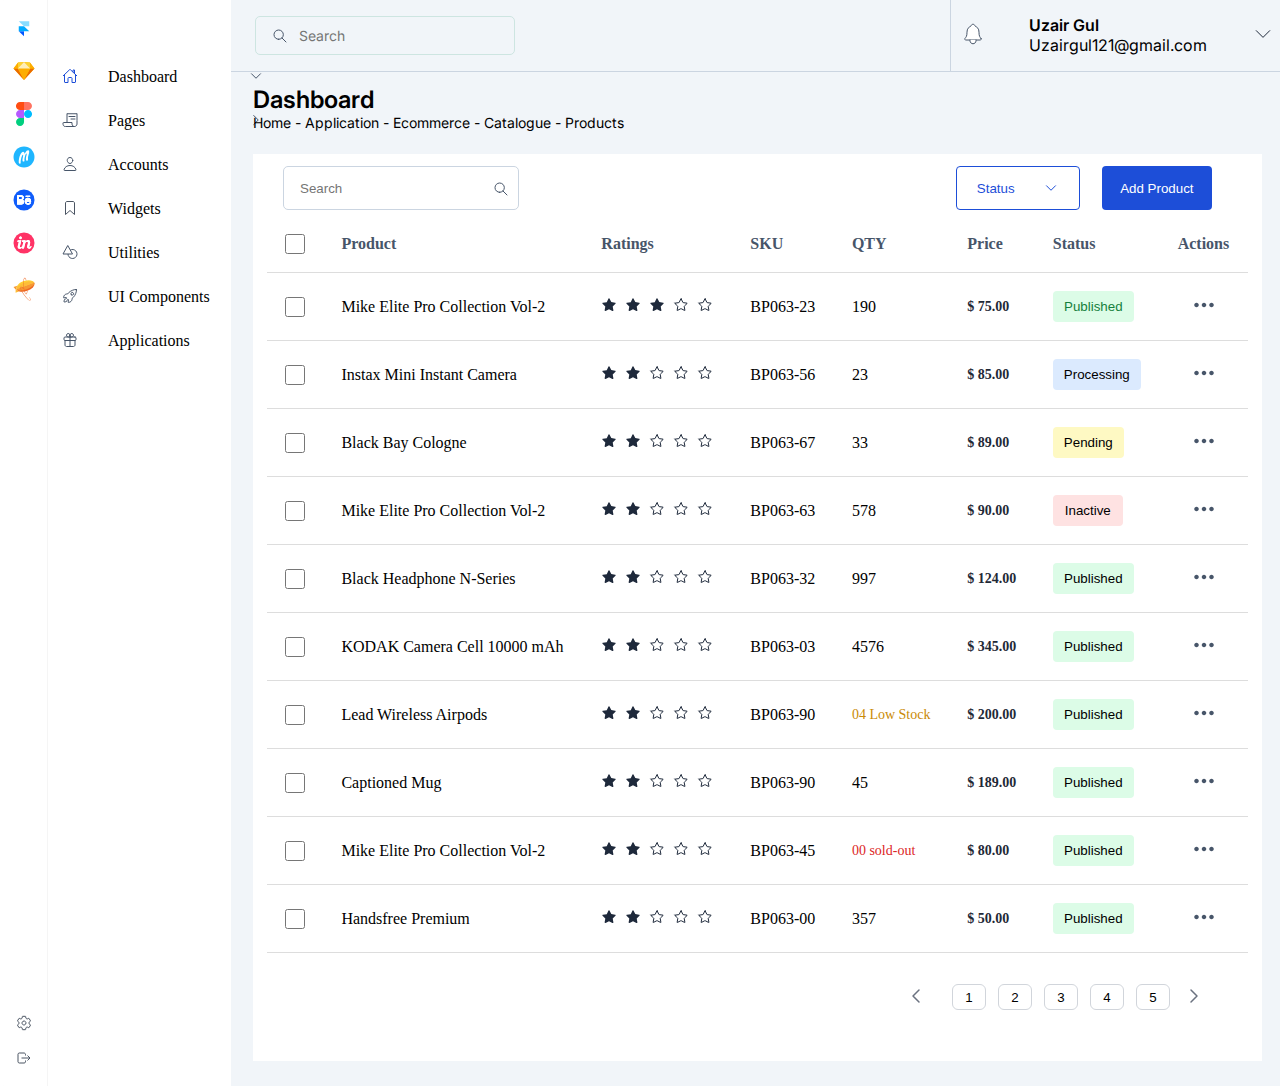
==== commit 32cf3627: "L" ====
--- a/layout.html
+++ b/layout.html
@@ -6,7 +6,8 @@
     <meta name="viewport" content="width=device-width, initial-scale=1.0" />
     <link rel="preconnect" href="https://fonts.googleapis.com">
     <link rel="preconnect" href="https://fonts.gstatic.com" crossorigin>
-    <link href="https://fonts.googleapis.com/css2?family=Inter:wght@100..900&display=swap" rel="stylesheet" href="layoutstyle.css">
+    <link href="https://fonts.googleapis.com/css2?family=Inter:wght@100..900&display=swap" rel="stylesheet"
+        href="layoutstyle.css">
     <link rel="stylesheet" href="layoutstyle.css" />
     <title>Layout</title>
 </head>
@@ -495,13 +496,11 @@
                                     <option value="">Active</option>
                                     <option value="">Inactive</option>
                                 </select>
-                                <svg width="16" height="16" viewBox="0 0 16 16" fill="none" xmlns="http://www.w3.org/2000/svg">
-                                    <path d="M3.5 5.75L8 10.25L12.5 5.75" stroke="#1D4ED8" stroke-linecap="round" stroke-linejoin="round"/>
-                                    </svg>
-                                <div>
-                                    
-                                </div>
-                                    
+                                <svg width="16" height="16" viewBox="0 0 16 16" fill="none"
+                                    xmlns="http://www.w3.org/2000/svg">
+                                    <path d="M3.5 5.75L8 10.25L12.5 5.75" stroke="#1D4ED8" stroke-linecap="round"
+                                        stroke-linejoin="round" />
+                                </svg>
                             </div>
                             <button class="sbtn">Add Product</button>
                         </div>
--- a/layoutstyle.css
+++ b/layoutstyle.css
@@ -320,6 +320,7 @@
   display: flex;
   justify-content: space-between;
   padding-right: 36px;
+  padding-left: 16px;
 }
 
 .search2 {
@@ -352,26 +353,29 @@
 }
 .twobuttons{
   display: flex;
-  justify-content: space-between;
+  /* justify-content: space-between; */
   gap: 22px;
 }
 .ffbtn{
-  display: flex;
+  max-width: fit-content;
+  width: 100%;
+  /* display: flex; */
   background: #fff;
   color: #1d4ed8;
   outline: none;
   border: none;
 }
+
 .fbtn {
-  /* width: 130px; */
-  /* height: 44px; */
-  display: inline-flex;
+  max-width: fit-content;
+  width: 100%;
+  display: flex;
   background: #fff;
-  color: #1d4ed8;
-  padding: 14px 10px;
-  justify-content: center;
-  align-items: center;
-  gap: 10px;
+  /* color: #1d4ed8; */
+  padding-left: 20px;
+  padding-right: 20px;
+  justify-content: space-between;
+  align-items: center;
   border: none;
   border-radius: 4px;
   border: 1px solid var(--Blue-700, #1d4ed8);
--- a/layoutstyle.css
+++ b/layoutstyle.css
@@ -320,6 +320,7 @@
   display: flex;
   justify-content: space-between;
   padding-right: 36px;
+  padding-left: 16px;
 }
 
 .search2 {
@@ -352,26 +353,29 @@
 }
 .twobuttons{
   display: flex;
-  justify-content: space-between;
+  /* justify-content: space-between; */
   gap: 22px;
 }
 .ffbtn{
-  display: flex;
+  max-width: fit-content;
+  width: 100%;
+  /* display: flex; */
   background: #fff;
   color: #1d4ed8;
   outline: none;
   border: none;
 }
+
 .fbtn {
-  /* width: 130px; */
-  /* height: 44px; */
-  display: inline-flex;
+  max-width: fit-content;
+  width: 100%;
+  display: flex;
   background: #fff;
-  color: #1d4ed8;
-  padding: 14px 10px;
-  justify-content: center;
-  align-items: center;
-  gap: 10px;
+  /* color: #1d4ed8; */
+  padding-left: 20px;
+  padding-right: 20px;
+  justify-content: space-between;
+  align-items: center;
   border: none;
   border-radius: 4px;
   border: 1px solid var(--Blue-700, #1d4ed8);
